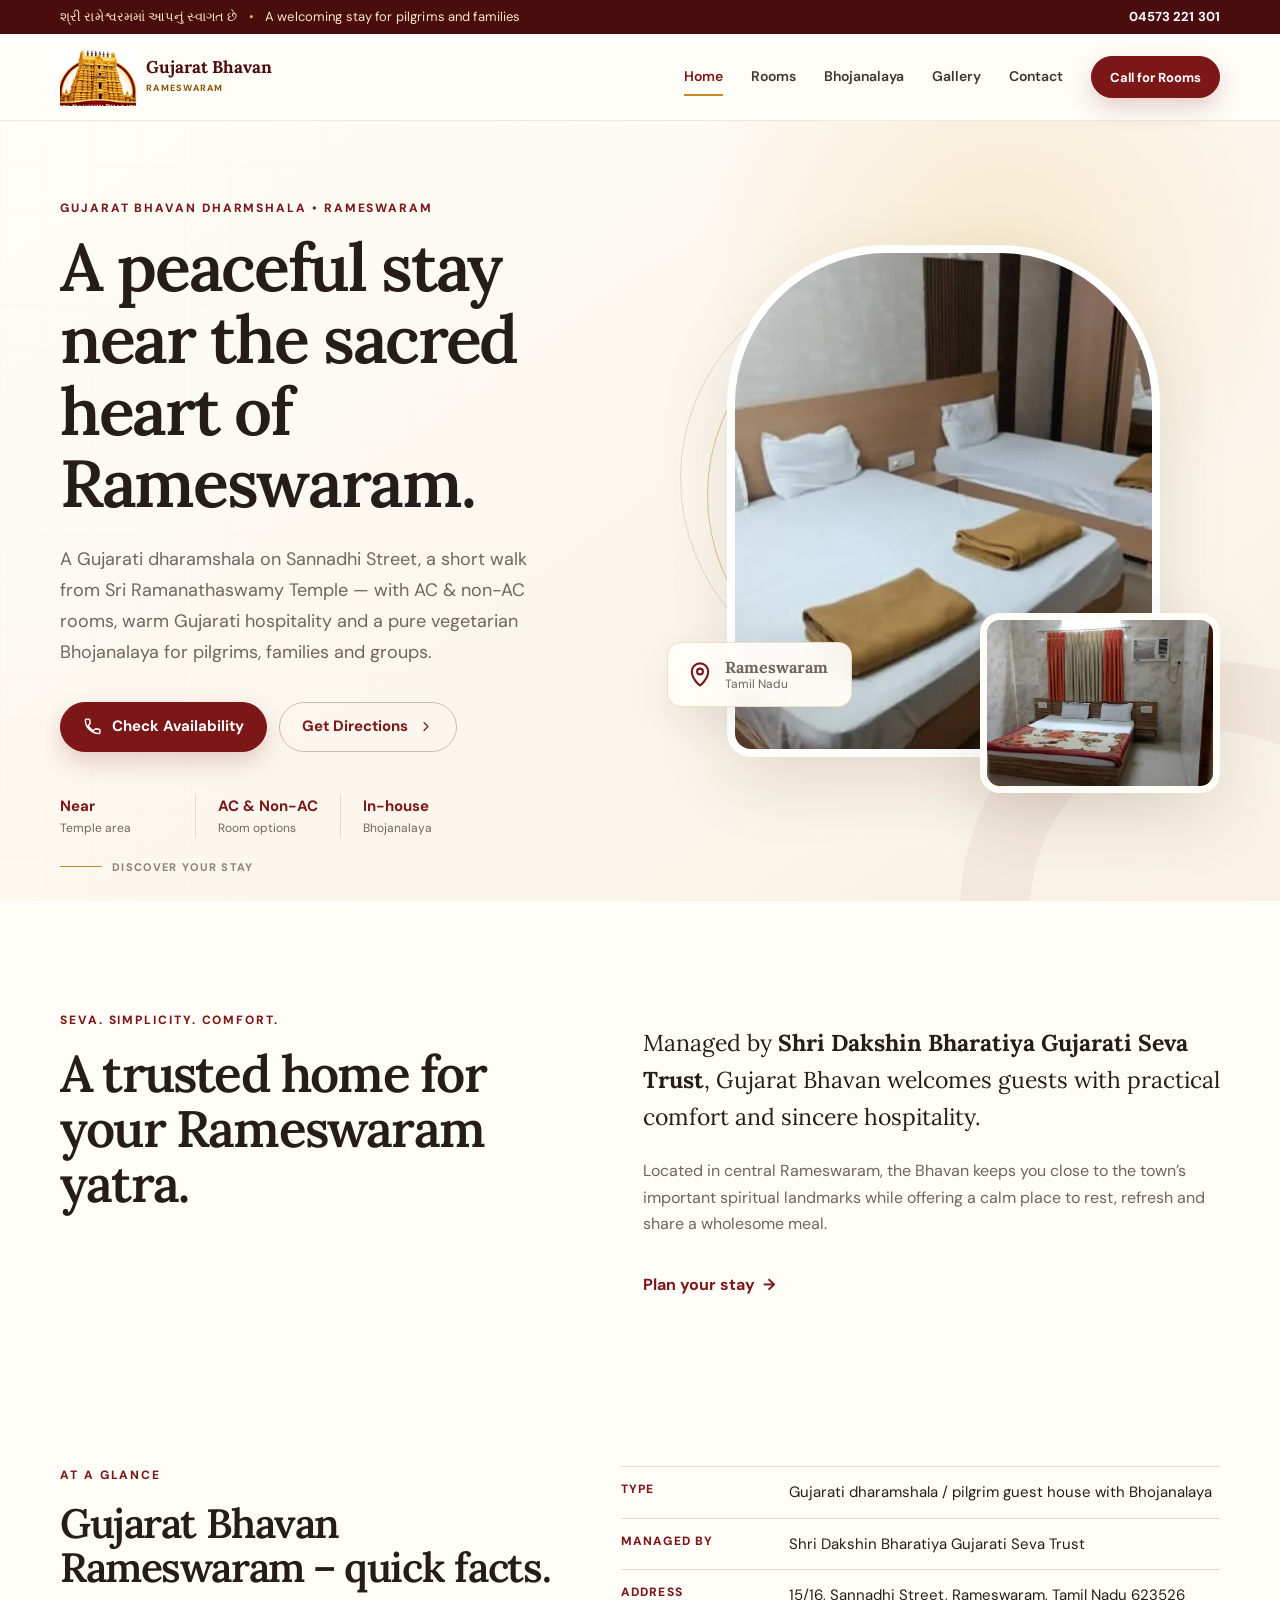
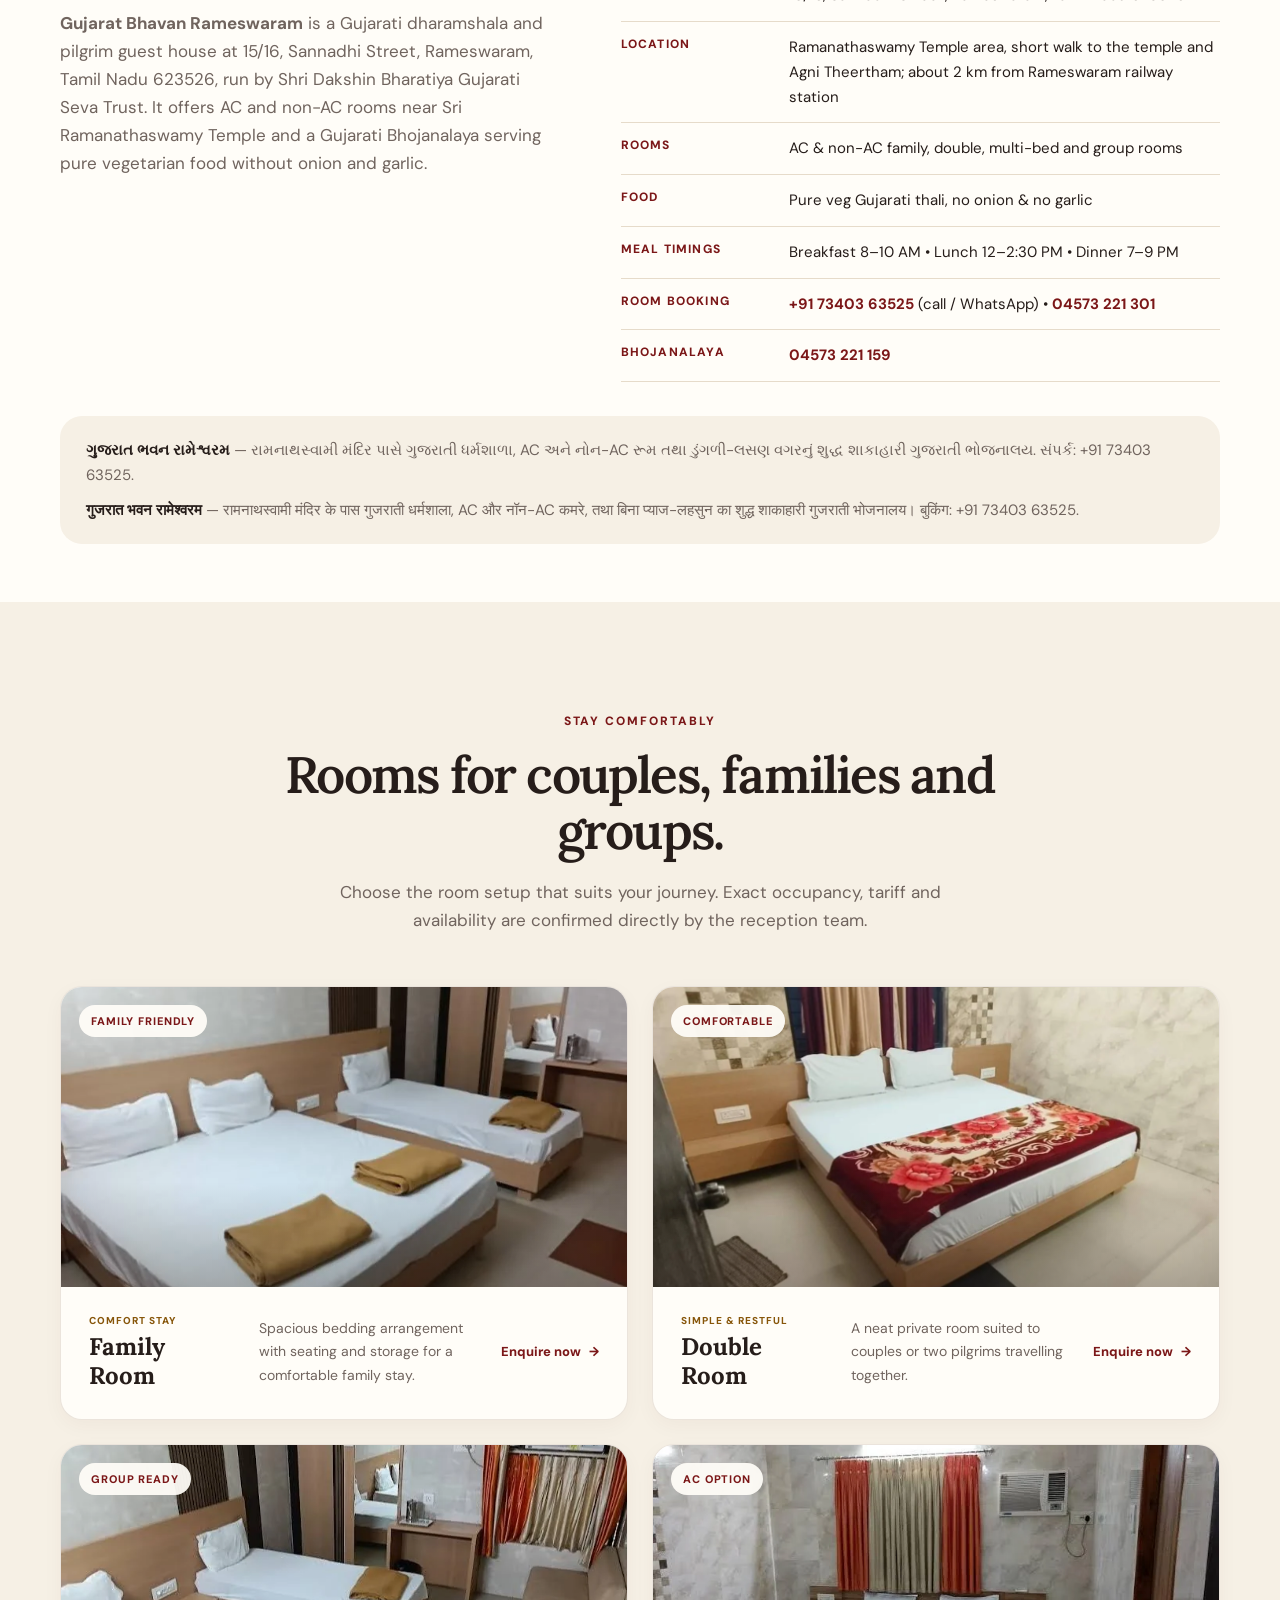
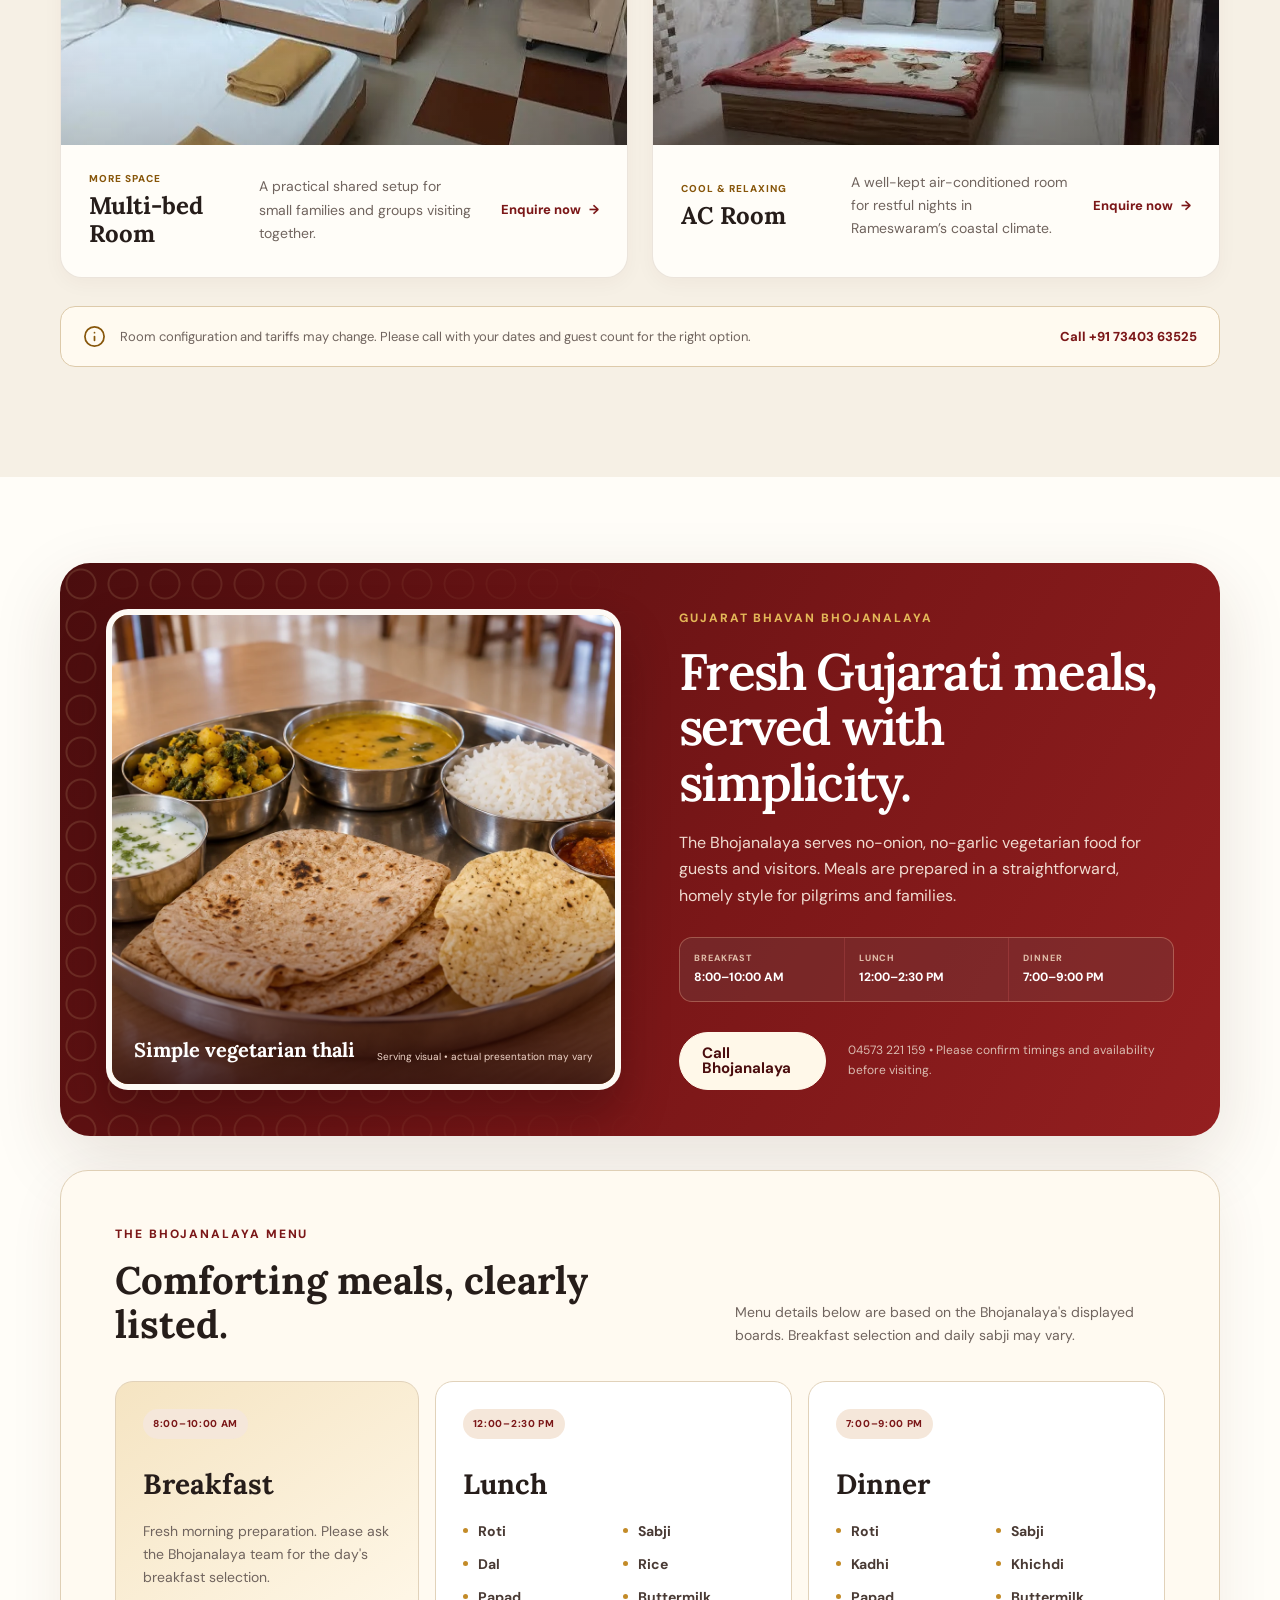
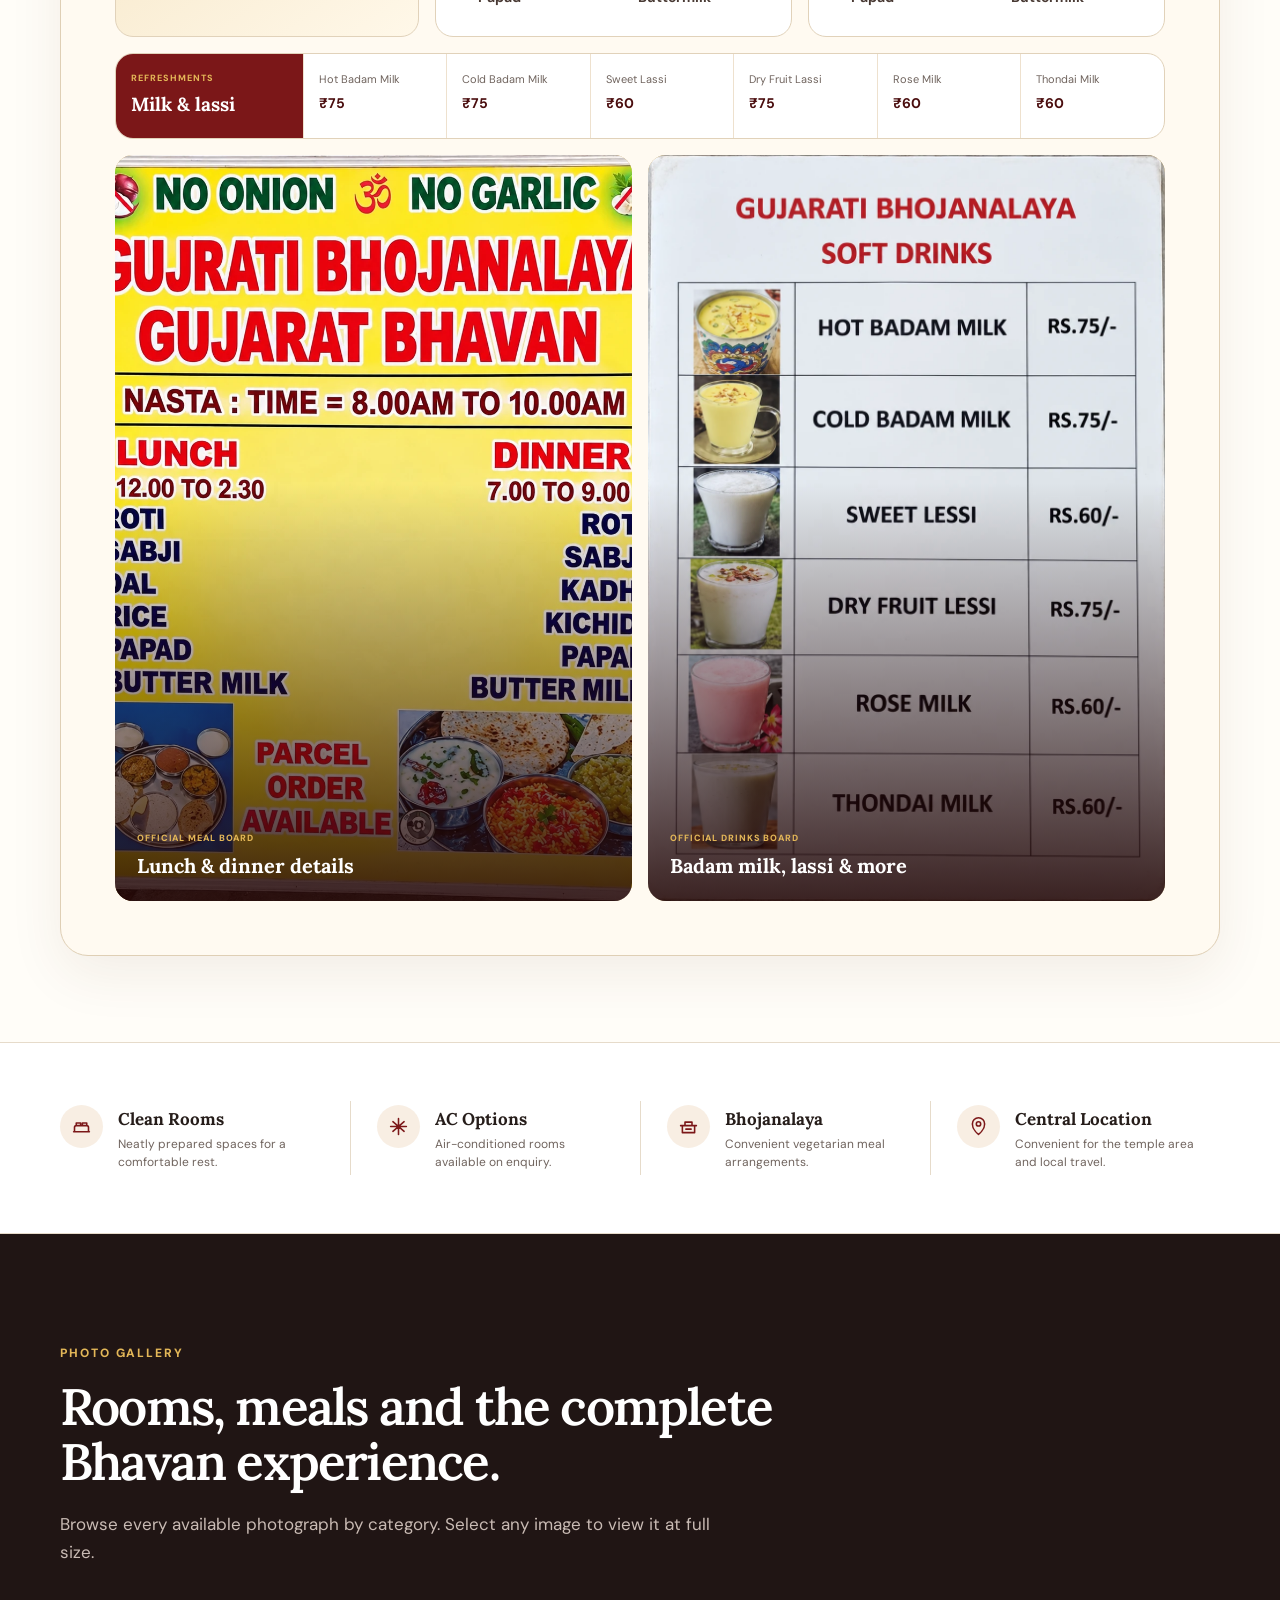
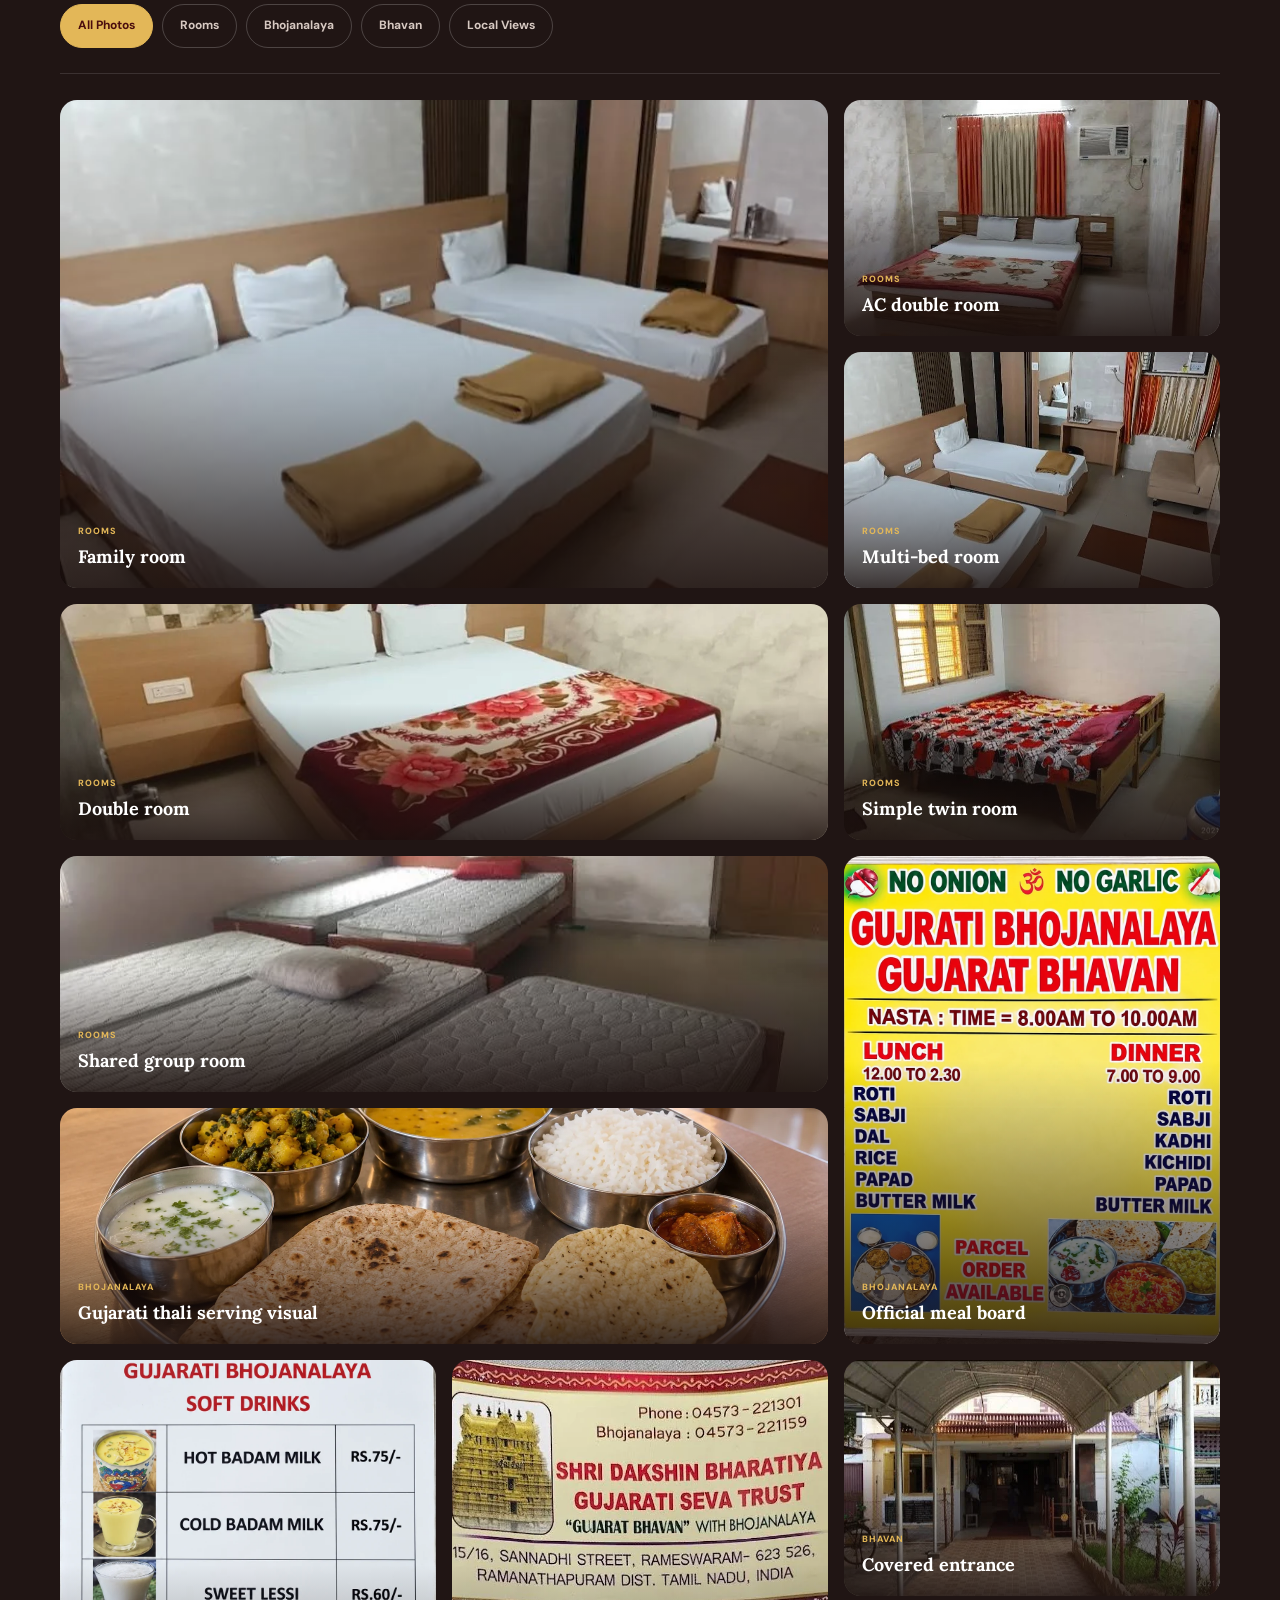
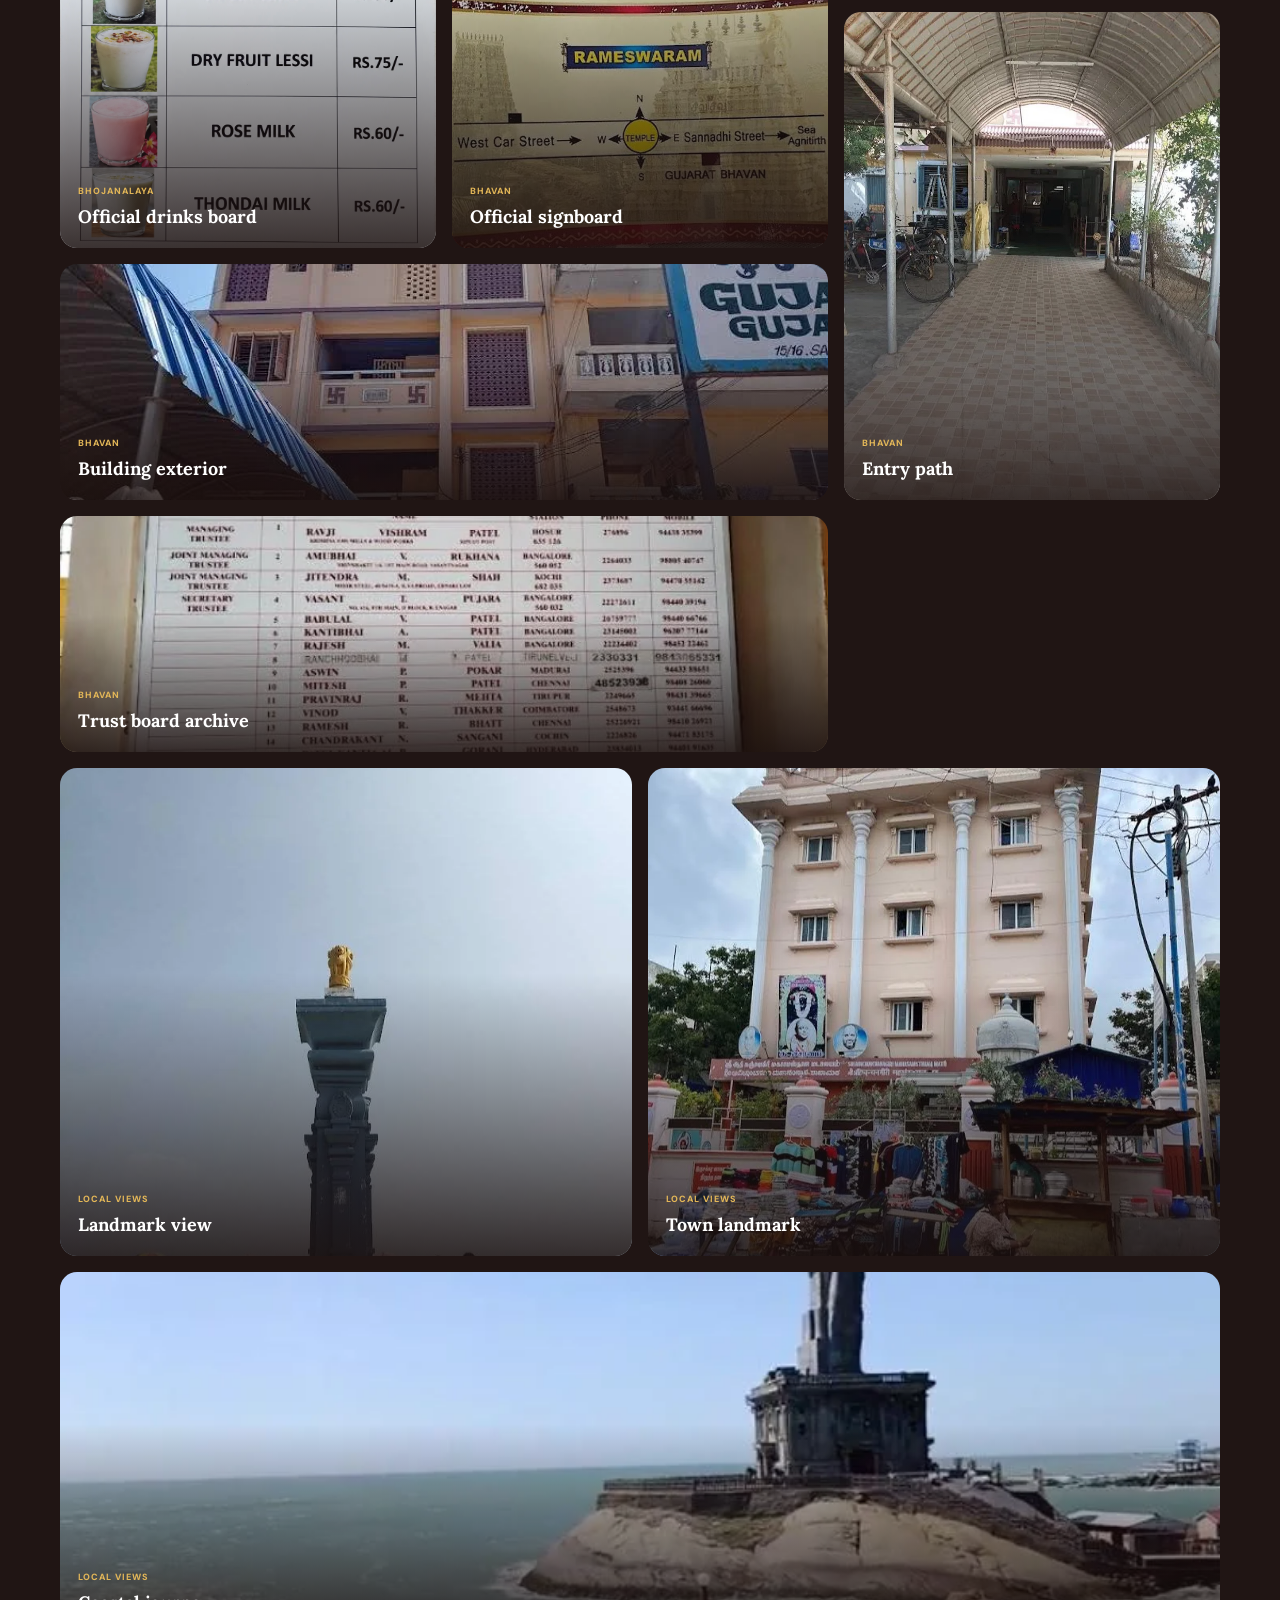
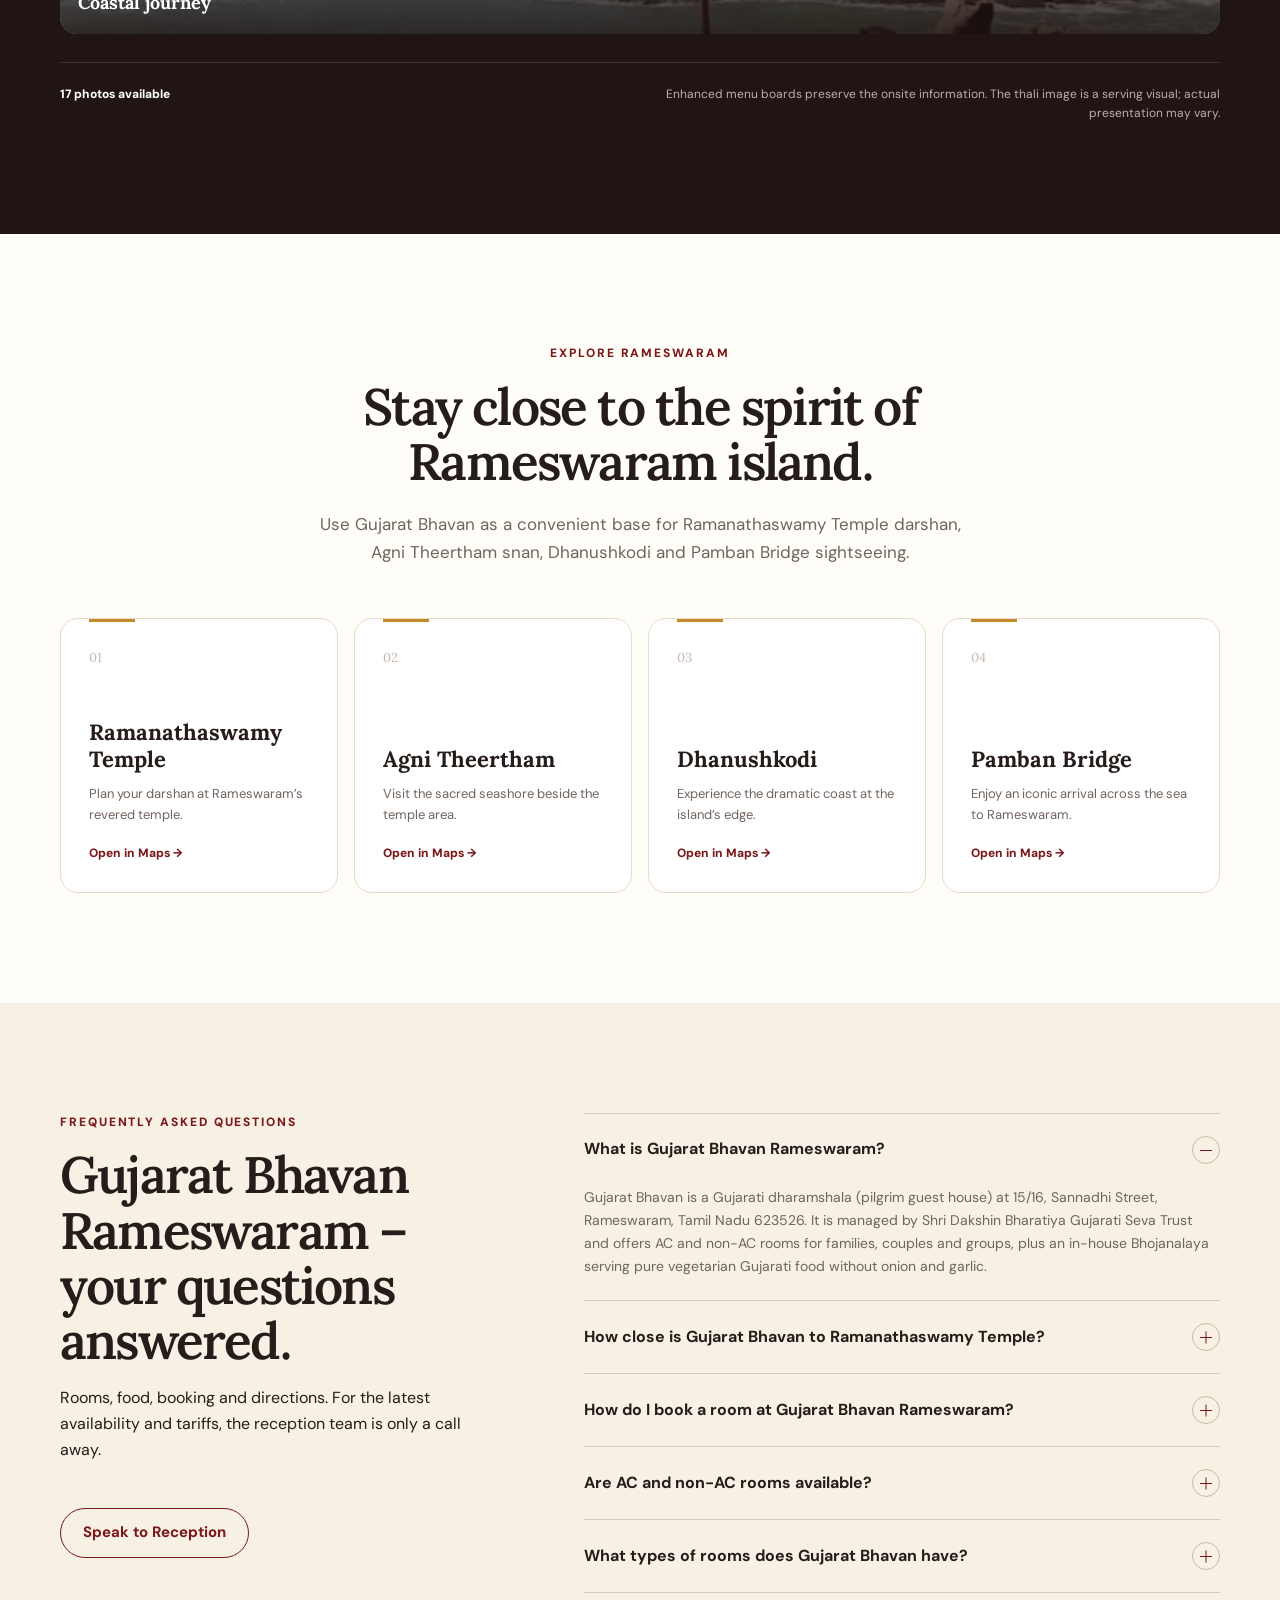
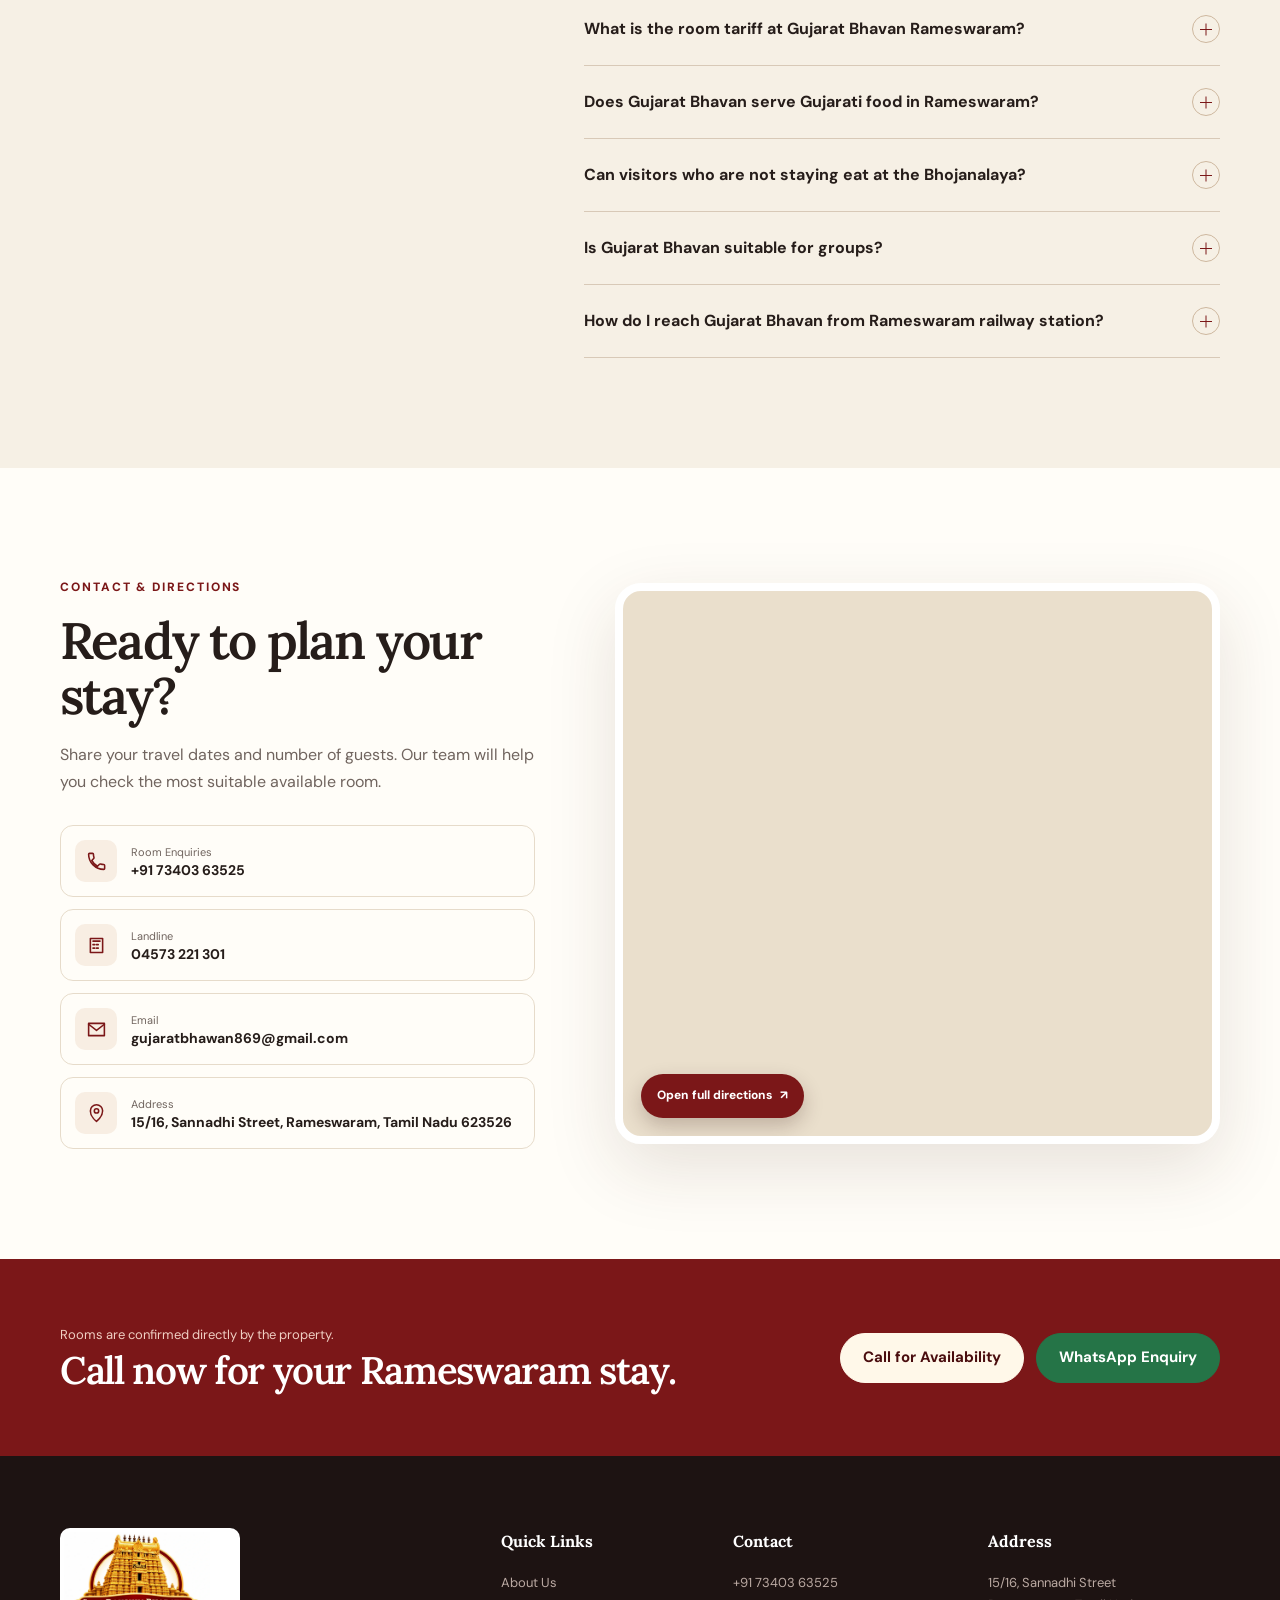
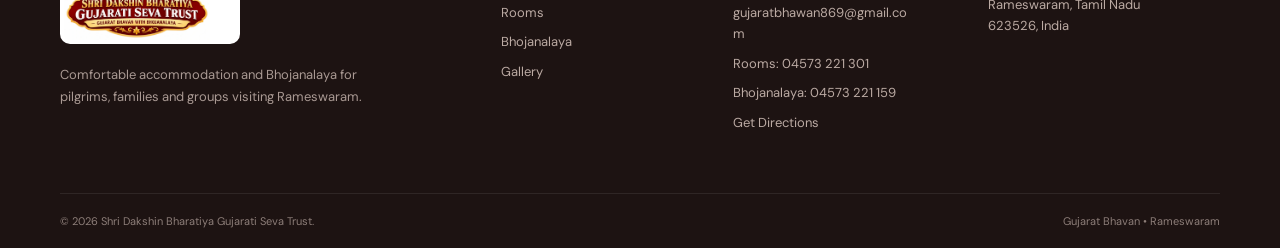
==== index.html @ 87b62350 "Strengthen SEO and AEO across the site - Canonical URLs, absolute Open Graph/Twitter tags and geo me" ====
<!doctype html>
<html lang="en-IN">
<head>
  <meta charset="utf-8">
  <meta name="viewport" content="width=device-width, initial-scale=1">
  <title>Gujarat Bhavan Rameswaram | Gujarati Dharamshala &amp; Bhojanalaya</title>
  <meta name="description" content="Gujarat Bhavan Dharmshala, Rameswaram – AC &amp; non-AC rooms near Ramanathaswamy Temple with a pure veg no-onion, no-garlic Gujarati Bhojanalaya. Call +91 73403 63525.">
  <meta name="keywords" content="Gujarat Bhavan Rameswaram, Gujarat Bhavan Rameshwaram, Gujarati dharamshala Rameswaram, Gujarat Bhavan dharmshala, dharamshala near Ramanathaswamy temple, rooms near Rameswaram temple, Gujarati bhojanalaya Rameswaram, Gujarati thali Rameswaram, no onion no garlic food Rameswaram, budget stay Rameswaram, Shri Dakshin Bharatiya Gujarati Seva Trust">
  <meta name="robots" content="index, follow, max-image-preview:large, max-snippet:-1, max-video-preview:-1">
  <meta name="author" content="Shri Dakshin Bharatiya Gujarati Seva Trust">
  <meta name="referrer" content="strict-origin-when-cross-origin">
  <meta name="theme-color" content="#7b1718">
  <meta name="geo.region" content="IN-TN">
  <meta name="geo.placename" content="Rameswaram, Tamil Nadu">
  <meta name="geo.position" content="9.28821;79.3197">
  <meta name="ICBM" content="9.28821, 79.3197">
  <link rel="canonical" href="https://www.gujaratbhavandharmshala.in/">
  <link rel="alternate" hreflang="en-IN" href="https://www.gujaratbhavandharmshala.in/">
  <link rel="alternate" hreflang="x-default" href="https://www.gujaratbhavandharmshala.in/">
  <meta property="og:type" content="website">
  <meta property="og:locale" content="en_IN">
  <meta property="og:site_name" content="Gujarat Bhavan Rameswaram">
  <meta property="og:url" content="https://www.gujaratbhavandharmshala.in/">
  <meta property="og:title" content="Gujarat Bhavan Rameswaram – Gujarati Dharamshala near Ramanathaswamy Temple">
  <meta property="og:description" content="Gujarat Bhavan Dharmshala, Rameswaram – AC &amp; non-AC rooms near Ramanathaswamy Temple with a pure veg no-onion, no-garlic Gujarati Bhojanalaya. Call +91 73403 63525.">
  <meta property="og:image" content="https://www.gujaratbhavandharmshala.in/assets/images/brand-social.jpg">
  <meta property="og:image:type" content="image/jpeg">
  <meta property="og:image:width" content="1536">
  <meta property="og:image:height" content="1024">
  <meta property="og:image:alt" content="Gujarat Bhavan Rameswaram by Shri Dakshin Bharatiya Gujarati Seva Trust">
  <meta name="twitter:card" content="summary_large_image">
  <meta name="twitter:title" content="Gujarat Bhavan Rameswaram – Gujarati Dharamshala near Ramanathaswamy Temple">
  <meta name="twitter:description" content="Gujarat Bhavan Dharmshala, Rameswaram – AC &amp; non-AC rooms near Ramanathaswamy Temple with a pure veg no-onion, no-garlic Gujarati Bhojanalaya. Call +91 73403 63525.">
  <meta name="twitter:image" content="https://www.gujaratbhavandharmshala.in/assets/images/brand-social.jpg">
  <meta name="twitter:image:alt" content="Gujarat Bhavan Rameswaram by Shri Dakshin Bharatiya Gujarati Seva Trust">
  <link rel="icon" href="/assets/images/favicon.png" type="image/png" sizes="256x256">
  <link rel="apple-touch-icon" href="/assets/images/favicon.png">
  <link rel="manifest" href="/site.webmanifest">
  <link rel="alternate" type="text/plain" title="LLM summary" href="/llms.txt">
  <link rel="preload" href="assets/images/room-family.webp" as="image" type="image/webp">
  <link rel="preconnect" href="https://fonts.googleapis.com">
  <link rel="preconnect" href="https://fonts.gstatic.com" crossorigin>
  <link href="https://fonts.googleapis.com/css2?family=DM+Sans:wght@400;500;600;700&family=Lora:wght@500;600;700&display=swap" rel="stylesheet">
  <link rel="stylesheet" href="styles.css">
  <script>document.documentElement.classList.add('js');</script>
  <script type="application/ld+json">
  {"@context":"https://schema.org","@graph":[{"@type":["NGO","Organization"],"@id":"https://www.gujaratbhavandharmshala.in/#trust","name":"Shri Dakshin Bharatiya Gujarati Seva Trust","alternateName":"Dakshin Bharatiya Gujarati Seva Trust","url":"https://www.gujaratbhavandharmshala.in/","logo":{"@type":"ImageObject","url":"https://www.gujaratbhavandharmshala.in/assets/images/brand-logo.webp","width":177,"height":131},"email":"gujaratbhawan869@gmail.com","telephone":"+91-73403-63525","address":{"@type":"PostalAddress","streetAddress":"15/16, Sannadhi Street","addressLocality":"Rameswaram","addressRegion":"Tamil Nadu","postalCode":"623526","addressCountry":"IN"},"sameAs":["https://maps.app.goo.gl/mpGKnk4Ngvu2DnGs6"]},{"@type":"WebSite","@id":"https://www.gujaratbhavandharmshala.in/#website","url":"https://www.gujaratbhavandharmshala.in/","name":"Gujarat Bhavan Rameswaram","alternateName":["Gujarat Bhavan Dharmshala","Gujarat Bhavan Rameshwaram"],"inLanguage":"en-IN","publisher":{"@id":"https://www.gujaratbhavandharmshala.in/#trust"}},{"@type":["LodgingBusiness","Hostel"],"@id":"https://www.gujaratbhavandharmshala.in/#lodging","name":"Gujarat Bhavan Rameswaram","alternateName":["Gujarat Bhavan Dharmshala Rameswaram","Gujarat Bhavan Dharamshala Rameshwaram","Gujarati Bhavan Rameswaram","Gujarat Bhawan Rameswaram","Gujarati Dharamshala Rameswaram","ગુજરાત ભવન રામેશ્વરમ","गुजरात भवन रामेश्वरम"],"description":"Gujarati dharamshala in Rameswaram with AC and non-AC family, double, multi-bed and group rooms and a pure vegetarian no-onion, no-garlic Gujarati Bhojanalaya, on Sannadhi Street near Sri Ramanathaswamy Temple. Managed by Shri Dakshin Bharatiya Gujarati Seva Trust.","url":"https://www.gujaratbhavandharmshala.in/","telephone":"+91-73403-63525","email":"gujaratbhawan869@gmail.com","logo":"https://www.gujaratbhavandharmshala.in/assets/images/brand-logo.webp","image":["https://www.gujaratbhavandharmshala.in/assets/images/room-family.webp","https://www.gujaratbhavandharmshala.in/assets/images/room-triple.webp","https://www.gujaratbhavandharmshala.in/assets/images/room-double.webp","https://www.gujaratbhavandharmshala.in/assets/images/food/bhavan-exterior.webp","https://www.gujaratbhavandharmshala.in/assets/images/food/official-signboard.webp"],"priceRange":"₹","currenciesAccepted":"INR","address":{"@type":"PostalAddress","streetAddress":"15/16, Sannadhi Street","addressLocality":"Rameswaram","addressRegion":"Tamil Nadu","postalCode":"623526","addressCountry":"IN"},"geo":{"@type":"GeoCoordinates","latitude":9.28821,"longitude":79.3197},"hasMap":"https://maps.app.goo.gl/mpGKnk4Ngvu2DnGs6","areaServed":{"@type":"City","name":"Rameswaram"},"contactPoint":[{"@type":"ContactPoint","telephone":"+91-73403-63525","contactType":"reservations","areaServed":"IN","availableLanguage":["English","Hindi","Gujarati"]},{"@type":"ContactPoint","telephone":"+91-4573-221301","contactType":"customer service","areaServed":"IN"},{"@type":"ContactPoint","telephone":"+91-4573-221159","contactType":"Bhojanalaya enquiries","areaServed":"IN"}],"amenityFeature":[{"@type":"LocationFeatureSpecification","name":"Air-conditioned rooms","value":true},{"@type":"LocationFeatureSpecification","name":"Non-air-conditioned rooms","value":true},{"@type":"LocationFeatureSpecification","name":"Family rooms","value":true},{"@type":"LocationFeatureSpecification","name":"Group / dormitory-style rooms","value":true},{"@type":"LocationFeatureSpecification","name":"Pure vegetarian Bhojanalaya (no onion, no garlic)","value":true},{"@type":"LocationFeatureSpecification","name":"Walking distance to Ramanathaswamy Temple","value":true}],"audience":{"@type":"Audience","audienceType":"Pilgrims, families and yatra groups"},"parentOrganization":{"@id":"https://www.gujaratbhavandharmshala.in/#trust"},"containsPlace":{"@id":"https://www.gujaratbhavandharmshala.in/bhojanalaya.html#bhojanalaya"},"keywords":"Gujarat Bhavan Rameswaram, Gujarati dharamshala Rameswaram, dharmshala near Rameswaram temple, Gujarati bhojanalaya Rameswaram, no onion no garlic food Rameswaram, budget rooms near Ramanathaswamy Temple"},{"@type":"Restaurant","@id":"https://www.gujaratbhavandharmshala.in/bhojanalaya.html#bhojanalaya","name":"Gujarat Bhavan Bhojanalaya","alternateName":["Gujarati Bhojanalaya Rameswaram","Gujarat Bhavan Restaurant Rameswaram"],"description":"Pure vegetarian Gujarati Bhojanalaya in Rameswaram serving no-onion, no-garlic breakfast, Gujarati thali lunch and dinner near Ramanathaswamy Temple.","url":"https://www.gujaratbhavandharmshala.in/bhojanalaya.html","telephone":"+91-4573-221159","image":["https://www.gujaratbhavandharmshala.in/assets/images/food/gujarati-thali-generated.webp","https://www.gujaratbhavandharmshala.in/assets/images/food/bhojanalaya-menu-enhanced.webp"],"servesCuisine":["Gujarati","Indian Vegetarian","No onion no garlic (Satvik)"],"priceRange":"₹","acceptsReservations":false,"address":{"@type":"PostalAddress","streetAddress":"15/16, Sannadhi Street","addressLocality":"Rameswaram","addressRegion":"Tamil Nadu","postalCode":"623526","addressCountry":"IN"},"geo":{"@type":"GeoCoordinates","latitude":9.28821,"longitude":79.3197},"hasMap":"https://maps.app.goo.gl/mpGKnk4Ngvu2DnGs6","openingHoursSpecification":[{"@type":"OpeningHoursSpecification","dayOfWeek":["Monday","Tuesday","Wednesday","Thursday","Friday","Saturday","Sunday"],"opens":"08:00","closes":"10:00","name":"Breakfast"},{"@type":"OpeningHoursSpecification","dayOfWeek":["Monday","Tuesday","Wednesday","Thursday","Friday","Saturday","Sunday"],"opens":"12:00","closes":"14:30","name":"Lunch"},{"@type":"OpeningHoursSpecification","dayOfWeek":["Monday","Tuesday","Wednesday","Thursday","Friday","Saturday","Sunday"],"opens":"19:00","closes":"21:00","name":"Dinner"}],"hasMenu":{"@type":"Menu","name":"Gujarat Bhavan Bhojanalaya Menu","hasMenuSection":[{"@type":"MenuSection","name":"Lunch (12:00–2:30 PM)","hasMenuItem":[{"@type":"MenuItem","name":"Roti","suitableForDiet":"https://schema.org/VegetarianDiet"},{"@type":"MenuItem","name":"Sabji","suitableForDiet":"https://schema.org/VegetarianDiet"},{"@type":"MenuItem","name":"Dal","suitableForDiet":"https://schema.org/VegetarianDiet"},{"@type":"MenuItem","name":"Rice","suitableForDiet":"https://schema.org/VegetarianDiet"},{"@type":"MenuItem","name":"Papad","suitableForDiet":"https://schema.org/VegetarianDiet"},{"@type":"MenuItem","name":"Buttermilk","suitableForDiet":"https://schema.org/VegetarianDiet"}]},{"@type":"MenuSection","name":"Dinner (7:00–9:00 PM)","hasMenuItem":[{"@type":"MenuItem","name":"Roti","suitableForDiet":"https://schema.org/VegetarianDiet"},{"@type":"MenuItem","name":"Sabji","suitableForDiet":"https://schema.org/VegetarianDiet"},{"@type":"MenuItem","name":"Kadhi","suitableForDiet":"https://schema.org/VegetarianDiet"},{"@type":"MenuItem","name":"Khichdi","suitableForDiet":"https://schema.org/VegetarianDiet"},{"@type":"MenuItem","name":"Papad","suitableForDiet":"https://schema.org/VegetarianDiet"},{"@type":"MenuItem","name":"Buttermilk","suitableForDiet":"https://schema.org/VegetarianDiet"}]},{"@type":"MenuSection","name":"Milk & Lassi","hasMenuItem":[{"@type":"MenuItem","name":"Hot Badam Milk","offers":{"@type":"Offer","price":75,"priceCurrency":"INR"}},{"@type":"MenuItem","name":"Cold Badam Milk","offers":{"@type":"Offer","price":75,"priceCurrency":"INR"}},{"@type":"MenuItem","name":"Sweet Lassi","offers":{"@type":"Offer","price":60,"priceCurrency":"INR"}},{"@type":"MenuItem","name":"Dry Fruit Lassi","offers":{"@type":"Offer","price":75,"priceCurrency":"INR"}},{"@type":"MenuItem","name":"Rose Milk","offers":{"@type":"Offer","price":60,"priceCurrency":"INR"}},{"@type":"MenuItem","name":"Thondai Milk","offers":{"@type":"Offer","price":60,"priceCurrency":"INR"}}]}]},"parentOrganization":{"@id":"https://www.gujaratbhavandharmshala.in/#trust"},"containedInPlace":{"@id":"https://www.gujaratbhavandharmshala.in/#lodging"}},{"@type":"WebPage","@id":"https://www.gujaratbhavandharmshala.in/#webpage","url":"https://www.gujaratbhavandharmshala.in/","name":"Gujarat Bhavan Rameswaram | Gujarati Dharamshala & Bhojanalaya","description":"Gujarat Bhavan Dharmshala, Rameswaram – AC & non-AC rooms near Ramanathaswamy Temple with a pure veg no-onion, no-garlic Gujarati Bhojanalaya. Call +91 73403 63525.","inLanguage":"en-IN","isPartOf":{"@id":"https://www.gujaratbhavandharmshala.in/#website"},"about":{"@id":"https://www.gujaratbhavandharmshala.in/#lodging"},"primaryImageOfPage":{"@type":"ImageObject","url":"https://www.gujaratbhavandharmshala.in/assets/images/room-family.webp"},"breadcrumb":{"@id":"https://www.gujaratbhavandharmshala.in/#breadcrumb"},"dateModified":"2026-10-23"},{"@type":"BreadcrumbList","@id":"https://www.gujaratbhavandharmshala.in/#breadcrumb","itemListElement":[{"@type":"ListItem","position":1,"name":"Home","item":"https://www.gujaratbhavandharmshala.in/"}]},{"@type":"FAQPage","@id":"https://www.gujaratbhavandharmshala.in/#faq","mainEntity":[{"@type":"Question","name":"What is Gujarat Bhavan Rameswaram?","acceptedAnswer":{"@type":"Answer","text":"Gujarat Bhavan is a Gujarati dharamshala (pilgrim guest house) at 15/16, Sannadhi Street, Rameswaram, Tamil Nadu 623526. It is managed by Shri Dakshin Bharatiya Gujarati Seva Trust and offers AC and non-AC rooms for families, couples and groups, plus an in-house Bhojanalaya serving pure vegetarian Gujarati food without onion and garlic."}},{"@type":"Question","name":"How close is Gujarat Bhavan to Ramanathaswamy Temple?","acceptedAnswer":{"@type":"Answer","text":"Gujarat Bhavan is on Sannadhi Street in the temple area of Rameswaram, a short walk from Sri Ramanathaswamy Temple and Agni Theertham. It is a convenient base for darshan, the 22 theertham snan and local sightseeing."}},{"@type":"Question","name":"How do I book a room at Gujarat Bhavan Rameswaram?","acceptedAnswer":{"@type":"Answer","text":"Call +91 73403 63525 or the landline 04573 221 301, or send a WhatsApp message to +91 73403 63525 with your arrival date, number of nights and guest count. The reception team confirms the suitable available room directly."}},{"@type":"Question","name":"Are AC and non-AC rooms available?","acceptedAnswer":{"@type":"Answer","text":"Yes. Both AC and non-AC rooms may be available. Please mention your preference when you enquire, as availability varies by date."}},{"@type":"Question","name":"What types of rooms does Gujarat Bhavan have?","acceptedAnswer":{"@type":"Answer","text":"Gujarat Bhavan has family rooms, double rooms, multi-bed rooms and shared group rooms, with AC options. It suits couples, families and pilgrim groups (yatra groups) visiting Rameswaram."}},{"@type":"Question","name":"What is the room tariff at Gujarat Bhavan Rameswaram?","acceptedAnswer":{"@type":"Answer","text":"Room tariffs depend on the room type, AC or non-AC choice and the season. Please call +91 73403 63525 for the current tariff and availability for your dates."}},{"@type":"Question","name":"Does Gujarat Bhavan serve Gujarati food in Rameswaram?","acceptedAnswer":{"@type":"Answer","text":"Yes. The Gujarat Bhavan Bhojanalaya serves pure vegetarian Gujarati meals without onion and garlic. Breakfast is 8:00–10:00 AM, lunch (roti, sabji, dal, rice, papad, buttermilk) is 12:00–2:30 PM and dinner (roti, sabji, kadhi, khichdi, papad, buttermilk) is 7:00–9:00 PM. Call the Bhojanalaya on 04573 221 159 to confirm."}},{"@type":"Question","name":"Can visitors who are not staying eat at the Bhojanalaya?","acceptedAnswer":{"@type":"Answer","text":"Yes. The Bhojanalaya serves both staying guests and visitors. Please call 04573 221 159 to confirm the day's timings before visiting."}},{"@type":"Question","name":"Is Gujarat Bhavan suitable for groups?","acceptedAnswer":{"@type":"Answer","text":"Yes. Families and pilgrim groups are welcome. Share the total number of guests so the team can suggest a suitable room arrangement."}},{"@type":"Question","name":"How do I reach Gujarat Bhavan from Rameswaram railway station?","acceptedAnswer":{"@type":"Answer","text":"Gujarat Bhavan is about 2 km from Rameswaram railway station and the town bus stand. Autos are easily available; ask for Gujarat Bhavan, Sannadhi Street, near the Ramanathaswamy Temple. The nearest airport is Madurai."}}]}]}
  </script>
</head>
<body>
  <a class="skip-link" href="#main-content">Skip to main content</a>

  <div class="topbar">
    <div class="container topbar__inner">
      <p>શ્રી રામેશ્વરમમાં આપનું સ્વાગત છે <span>•</span> A welcoming stay for pilgrims and families</p>
      <a href="tel:+914573221301" aria-label="Call Gujarat Bhavan landline">04573 221 301</a>
    </div>
  </div>

  <header class="site-header" id="site-header">
    <div class="container header__inner">
      <a class="brand" href="/" aria-label="Gujarat Bhavan home">
        <span class="brand__mark"><img src="assets/images/brand-mark-220.webp" alt="" width="220" height="166"></span>
        <span class="brand__copy"><strong>Gujarat Bhavan</strong><small>Rameswaram</small></span>
      </a>

      <button class="nav-toggle" type="button" aria-expanded="false" aria-controls="primary-navigation" aria-label="Open navigation">
        <span></span><span></span><span></span>
      </button>

      <nav class="primary-nav" id="primary-navigation" aria-label="Primary navigation">
        <a href="/" aria-current="page">Home</a>
        <a href="rooms.html">Rooms</a>
        <a href="bhojanalaya.html">Bhojanalaya</a>
        <a href="gallery.html">Gallery</a>
        <a href="contact.html">Contact</a>
        <a class="button button--small" href="tel:+917340363525">Call for Rooms</a>
      </nav>
    </div>
  </header>

  <main id="main-content">
    <section class="hero" id="home">
      <div class="hero__glow" aria-hidden="true"></div>
      <div class="container hero__grid">
        <div class="hero__content reveal">
          <h1><span class="eyebrow h1-kicker">Gujarat Bhavan Dharmshala • Rameswaram</span>A peaceful stay near the sacred heart of Rameswaram.</h1>
          <p class="hero__lead">A Gujarati dharamshala on Sannadhi Street, a short walk from Sri Ramanathaswamy Temple — with AC &amp; non-AC rooms, warm Gujarati hospitality and a pure vegetarian Bhojanalaya for pilgrims, families and groups.</p>

          <div class="hero__actions">
            <a class="button" href="tel:+917340363525">
              <svg aria-hidden="true" viewBox="0 0 24 24"><path d="M6.6 10.8c1.7 3.3 3.3 4.9 6.6 6.6l2.2-2.2c.3-.3.7-.4 1.1-.3 1.2.4 2.5.6 3.8.6.6 0 1 .4 1 1V20c0 .6-.4 1-1 1C10.8 21 3 13.2 3 3.7c0-.6.4-1 1-1h3.5c.6 0 1 .4 1 1 0 1.3.2 2.6.6 3.8.1.4 0 .8-.3 1.1l-2.2 2.2Z"/></svg>
              Check Availability
            </a>
            <a class="button button--ghost" href="https://maps.app.goo.gl/mpGKnk4Ngvu2DnGs6" target="_blank" rel="noopener">
              Get Directions
              <svg aria-hidden="true" viewBox="0 0 24 24"><path d="m9 18 6-6-6-6"/></svg>
            </a>
          </div>

          <div class="hero__facts" aria-label="Property highlights">
            <div><strong>Near</strong><span>Temple area</span></div>
            <div><strong>AC & Non-AC</strong><span>Room options</span></div>
            <div><strong>In-house</strong><span>Bhojanalaya</span></div>
          </div>
        </div>

        <div class="hero__visual reveal reveal--delay">
          <figure class="hero__photo hero__photo--main">
            <img src="assets/images/room-family.webp" alt="Neatly prepared family room at Gujarat Bhavan" width="719" height="536" fetchpriority="high">
          </figure>
          <figure class="hero__photo hero__photo--accent">
            <img src="assets/images/room-deluxe.webp" alt="Air-conditioned double room at Gujarat Bhavan" width="720" height="403">
          </figure>
          <div class="hero__badge">
            <svg aria-hidden="true" viewBox="0 0 24 24"><path d="M12 21s7-5.2 7-12a7 7 0 1 0-14 0c0 6.8 7 12 7 12Z"/><circle cx="12" cy="9" r="2.5"/></svg>
            <span><strong>Rameswaram</strong> Tamil Nadu</span>
          </div>
        </div>
      </div>
      <div class="hero__scroll" aria-hidden="true"><span></span>Discover your stay</div>
    </section>

    <section class="intro section" id="about">
      <div class="container intro__grid">
        <div class="section-heading reveal">
          <p class="eyebrow">Seva. Simplicity. Comfort.</p>
          <h2>A trusted home for your Rameswaram yatra.</h2>
        </div>
        <div class="intro__copy reveal reveal--delay">
          <p class="intro__lead">Managed by <strong>Shri Dakshin Bharatiya Gujarati Seva Trust</strong>, Gujarat Bhavan welcomes guests with practical comfort and sincere hospitality.</p>
          <p>Located in central Rameswaram, the Bhavan keeps you close to the town’s important spiritual landmarks while offering a calm place to rest, refresh and share a wholesome meal.</p>
          <a class="text-link" href="contact.html">Plan your stay <span aria-hidden="true">→</span></a>
        </div>
      </div>
    </section>


    <section class="facts section section--compact" id="at-a-glance" aria-labelledby="facts-title">
      <div class="container facts__grid">
        <div class="section-heading reveal">
          <p class="eyebrow">At a glance</p>
          <h2 id="facts-title">Gujarat Bhavan Rameswaram – quick facts.</h2>
          <p><strong>Gujarat Bhavan Rameswaram</strong> is a Gujarati dharamshala and pilgrim guest house at 15/16, Sannadhi Street, Rameswaram, Tamil Nadu 623526, run by Shri Dakshin Bharatiya Gujarati Seva Trust. It offers AC and non-AC rooms near Sri Ramanathaswamy Temple and a Gujarati Bhojanalaya serving pure vegetarian food without onion and garlic.</p>
        </div>
        <dl class="facts__list reveal reveal--delay">
          <div><dt>Type</dt><dd>Gujarati dharamshala / pilgrim guest house with Bhojanalaya</dd></div>
          <div><dt>Managed by</dt><dd>Shri Dakshin Bharatiya Gujarati Seva Trust</dd></div>
          <div><dt>Address</dt><dd>15/16, Sannadhi Street, Rameswaram, Tamil Nadu 623526</dd></div>
          <div><dt>Location</dt><dd>Ramanathaswamy Temple area, short walk to the temple and Agni Theertham; about 2 km from Rameswaram railway station</dd></div>
          <div><dt>Rooms</dt><dd>AC &amp; non-AC family, double, multi-bed and group rooms</dd></div>
          <div><dt>Food</dt><dd>Pure veg Gujarati thali, no onion &amp; no garlic</dd></div>
          <div><dt>Meal timings</dt><dd>Breakfast 8–10 AM • Lunch 12–2:30 PM • Dinner 7–9 PM</dd></div>
          <div><dt>Room booking</dt><dd><a href="tel:+917340363525">+91 73403 63525</a> (call / WhatsApp) • <a href="tel:+914573221301">04573 221 301</a></dd></div>
          <div><dt>Bhojanalaya</dt><dd><a href="tel:+914573221159">04573 221 159</a></dd></div>
        </dl>
      </div>
      <div class="container facts__languages reveal" lang="gu">
        <p><strong lang="gu">ગુજરાત ભવન રામેશ્વરમ</strong> — રામનાથસ્વામી મંદિર પાસે ગુજરાતી ધર્મશાળા, AC અને નોન-AC રૂમ તથા ડુંગળી-લસણ વગરનું શુદ્ધ શાકાહારી ગુજરાતી ભોજનાલય. સંપર્ક: +91 73403 63525.</p>
        <p lang="hi"><strong>गुजरात भवन रामेश्वरम</strong> — रामनाथस्वामी मंदिर के पास गुजराती धर्मशाला, AC और नॉन-AC कमरे, तथा बिना प्याज-लहसुन का शुद्ध शाकाहारी गुजराती भोजनालय। बुकिंग: +91 73403 63525.</p>
      </div>
    </section>

    <section class="rooms section section--warm" id="rooms">
      <div class="container">
        <div class="section-heading section-heading--center reveal">
          <p class="eyebrow">Stay Comfortably</p>
          <h2>Rooms for couples, families and groups.</h2>
          <p>Choose the room setup that suits your journey. Exact occupancy, tariff and availability are confirmed directly by the reception team.</p>
        </div>

        <div class="room-grid">
          <article class="room-card room-card--wide reveal">
            <div class="room-card__image">
              <img src="assets/images/room-family.webp" alt="Family room with double and single beds" width="719" height="536" loading="lazy">
              <span class="room-card__tag">Family Friendly</span>
            </div>
            <div class="room-card__body">
              <div>
                <p class="room-card__type">Comfort Stay</p>
                <h3>Family Room</h3>
              </div>
              <p>Spacious bedding arrangement with seating and storage for a comfortable family stay.</p>
              <a href="tel:+917340363525" aria-label="Call to enquire about family rooms">Enquire now <span>→</span></a>
            </div>
          </article>

          <article class="room-card reveal reveal--delay">
            <div class="room-card__image">
              <img src="assets/images/room-double.webp" alt="Double room with clean bedding" width="1142" height="720" loading="lazy">
              <span class="room-card__tag">Comfortable</span>
            </div>
            <div class="room-card__body">
              <div>
                <p class="room-card__type">Simple & Restful</p>
                <h3>Double Room</h3>
              </div>
              <p>A neat private room suited to couples or two pilgrims travelling together.</p>
              <a href="tel:+917340363525" aria-label="Call to enquire about double rooms">Enquire now <span>→</span></a>
            </div>
          </article>

          <article class="room-card reveal">
            <div class="room-card__image">
              <img src="assets/images/room-triple.webp" alt="Three-bed air-conditioned room" width="720" height="525" loading="lazy">
              <span class="room-card__tag">Group Ready</span>
            </div>
            <div class="room-card__body">
              <div>
                <p class="room-card__type">More Space</p>
                <h3>Multi-bed Room</h3>
              </div>
              <p>A practical shared setup for small families and groups visiting together.</p>
              <a href="tel:+917340363525" aria-label="Call to enquire about multi-bed rooms">Enquire now <span>→</span></a>
            </div>
          </article>

          <article class="room-card room-card--wide reveal reveal--delay">
            <div class="room-card__image">
              <img src="assets/images/room-deluxe.webp" alt="Air-conditioned double room" width="720" height="403" loading="lazy">
              <span class="room-card__tag">AC Option</span>
            </div>
            <div class="room-card__body">
              <div>
                <p class="room-card__type">Cool & Relaxing</p>
                <h3>AC Room</h3>
              </div>
              <p>A well-kept air-conditioned room for restful nights in Rameswaram’s coastal climate.</p>
              <a href="tel:+917340363525" aria-label="Call to enquire about air-conditioned rooms">Enquire now <span>→</span></a>
            </div>
          </article>
        </div>

        <div class="rooms__note reveal">
          <svg aria-hidden="true" viewBox="0 0 24 24"><path d="M12 22a10 10 0 1 0 0-20 10 10 0 0 0 0 20Z"/><path d="M12 16v-4M12 8h.01"/></svg>
          <p>Room configuration and tariffs may change. Please call with your dates and guest count for the right option.</p>
          <a href="tel:+917340363525">Call +91 73403 63525</a>
        </div>
      </div>
    </section>

    <section class="bhojanalaya section" id="bhojanalaya">
      <div class="container">
        <div class="bhojanalaya__card reveal">
          <div class="bhojanalaya__pattern" aria-hidden="true"></div>
          <figure class="bhojanalaya__hero-photo">
            <img src="assets/images/food/gujarati-thali-generated.webp" alt="Gujarati vegetarian thali with roti, sabji, dal, rice, papad and buttermilk" width="1536" height="1024" loading="lazy">
            <figcaption><strong>Simple vegetarian thali</strong><span>Serving visual • actual presentation may vary</span></figcaption>
          </figure>
          <div class="bhojanalaya__content">
            <p class="eyebrow">Gujarat Bhavan Bhojanalaya</p>
            <h2>Fresh Gujarati meals, served with simplicity.</h2>
            <p>The Bhojanalaya serves no-onion, no-garlic vegetarian food for guests and visitors. Meals are prepared in a straightforward, homely style for pilgrims and families.</p>
            <div class="meal-schedule" aria-label="Displayed Bhojanalaya meal timings">
              <div><small>Breakfast</small><strong>8:00–10:00 AM</strong></div>
              <div><small>Lunch</small><strong>12:00–2:30 PM</strong></div>
              <div><small>Dinner</small><strong>7:00–9:00 PM</strong></div>
            </div>
            <div class="bhojanalaya__actions">
              <a class="button button--cream" href="tel:+914573221159">Call Bhojanalaya</a>
              <span>04573 221 159 • Please confirm timings and availability before visiting.</span>
            </div>
          </div>
        </div>

        <div class="food-menu reveal">
          <div class="food-menu__heading">
            <div><p class="eyebrow">The Bhojanalaya Menu</p><h3>Comforting meals, clearly listed.</h3></div>
            <p>Menu details below are based on the Bhojanalaya's displayed boards. Breakfast selection and daily sabji may vary.</p>
          </div>
          <div class="food-menu__grid">
            <article class="food-menu__card food-menu__card--breakfast">
              <span class="food-menu__time">8:00–10:00 AM</span>
              <h4>Breakfast</h4>
              <p>Fresh morning preparation. Please ask the Bhojanalaya team for the day's breakfast selection.</p>
            </article>
            <article class="food-menu__card">
              <span class="food-menu__time">12:00–2:30 PM</span>
              <h4>Lunch</h4>
              <ul><li>Roti</li><li>Sabji</li><li>Dal</li><li>Rice</li><li>Papad</li><li>Buttermilk</li></ul>
            </article>
            <article class="food-menu__card">
              <span class="food-menu__time">7:00–9:00 PM</span>
              <h4>Dinner</h4>
              <ul><li>Roti</li><li>Sabji</li><li>Kadhi</li><li>Khichdi</li><li>Papad</li><li>Buttermilk</li></ul>
            </article>
          </div>
          <div class="drinks-menu">
            <div class="drinks-menu__intro"><span>Refreshments</span><strong>Milk &amp; lassi</strong></div>
            <div><span>Hot Badam Milk</span><strong>₹75</strong></div>
            <div><span>Cold Badam Milk</span><strong>₹75</strong></div>
            <div><span>Sweet Lassi</span><strong>₹60</strong></div>
            <div><span>Dry Fruit Lassi</span><strong>₹75</strong></div>
            <div><span>Rose Milk</span><strong>₹60</strong></div>
            <div><span>Thondai Milk</span><strong>₹60</strong></div>
          </div>
          <div class="menu-boards">
            <button class="menu-board reveal" type="button" data-lightbox="assets/images/food/bhojanalaya-menu-enhanced.webp" aria-label="Open enhanced Bhojanalaya meal board">
              <img src="assets/images/food/bhojanalaya-menu-enhanced.webp" alt="Enhanced official Bhojanalaya meal board listing timings and meal items" width="1132" height="1389" loading="lazy">
              <span><small>Official meal board</small><strong>Lunch &amp; dinner details</strong></span>
            </button>
            <button class="menu-board reveal reveal--delay" type="button" data-lightbox="assets/images/food/bhojanalaya-drinks-enhanced.webp" aria-label="Open enhanced Bhojanalaya drinks board">
              <img src="assets/images/food/bhojanalaya-drinks-enhanced.webp" alt="Enhanced official Bhojanalaya drinks menu with prices" width="1044" height="1506" loading="lazy">
              <span><small>Official drinks board</small><strong>Badam milk, lassi &amp; more</strong></span>
            </button>
          </div>
        </div>
      </div>
    </section>

    <section class="amenities section section--compact">
      <div class="container">
        <div class="amenities__grid reveal">
          <article>
            <span class="amenity-icon"><svg aria-hidden="true" viewBox="0 0 24 24"><path d="M4 18v-5a2 2 0 0 1 2-2h12a2 2 0 0 1 2 2v5M3 18h18M6 11V8h5v3M13 11V8h5v3"/></svg></span>
            <div><h3>Clean Rooms</h3><p>Neatly prepared spaces for a comfortable rest.</p></div>
          </article>
          <article>
            <span class="amenity-icon"><svg aria-hidden="true" viewBox="0 0 24 24"><path d="M12 3v18M5.6 6.5l12.8 11M18.4 6.5l-12.8 11M3 12h18"/></svg></span>
            <div><h3>AC Options</h3><p>Air-conditioned rooms available on enquiry.</p></div>
          </article>
          <article>
            <span class="amenity-icon"><svg aria-hidden="true" viewBox="0 0 24 24"><path d="M3 11h18M5 11v8h14v-8M8 11V7h8v4M9 15h6"/></svg></span>
            <div><h3>Bhojanalaya</h3><p>Convenient vegetarian meal arrangements.</p></div>
          </article>
          <article>
            <span class="amenity-icon"><svg aria-hidden="true" viewBox="0 0 24 24"><path d="M12 21s7-5.2 7-12a7 7 0 1 0-14 0c0 6.8 7 12 7 12Z"/><circle cx="12" cy="9" r="2.5"/></svg></span>
            <div><h3>Central Location</h3><p>Convenient for the temple area and local travel.</p></div>
          </article>
        </div>
      </div>
    </section>

    <section class="gallery section section--dark" id="gallery">
      <div class="container">
        <div class="section-heading section-heading--light reveal">
          <p class="eyebrow">Photo Gallery</p>
          <h2>Rooms, meals and the complete Bhavan experience.</h2>
          <p>Browse every available photograph by category. Select any image to view it at full size.</p>
        </div>

        <div class="gallery-filters reveal" role="group" aria-label="Filter gallery photos">
          <button class="is-active" type="button" data-gallery-filter="all" aria-pressed="true">All Photos</button>
          <button type="button" data-gallery-filter="rooms" aria-pressed="false">Rooms</button>
          <button type="button" data-gallery-filter="food" aria-pressed="false">Bhojanalaya</button>
          <button type="button" data-gallery-filter="bhavan" aria-pressed="false">Bhavan</button>
          <button type="button" data-gallery-filter="local" aria-pressed="false">Local Views</button>
        </div>

        <div class="gallery-wall reveal" id="gallery-wall">
          <button class="gallery-card gallery-card--large" type="button" data-gallery-category="rooms" data-lightbox="assets/images/room-family.webp" aria-label="Open family room photo">
            <img src="assets/images/room-family.webp" alt="Family room with multiple beds" width="719" height="536" loading="lazy">
            <span><small>Rooms</small><strong>Family room</strong></span>
          </button>
          <button class="gallery-card" type="button" data-gallery-category="rooms" data-lightbox="assets/images/room-deluxe.webp" aria-label="Open AC room photo">
            <img src="assets/images/room-deluxe.webp" alt="Double room with air conditioning" width="720" height="403" loading="lazy">
            <span><small>Rooms</small><strong>AC double room</strong></span>
          </button>
          <button class="gallery-card" type="button" data-gallery-category="rooms" data-lightbox="assets/images/room-triple.webp" aria-label="Open multi-bed room photo">
            <img src="assets/images/room-triple.webp" alt="Multi-bed room with a sitting bench" width="720" height="525" loading="lazy">
            <span><small>Rooms</small><strong>Multi-bed room</strong></span>
          </button>
          <button class="gallery-card gallery-card--wide" type="button" data-gallery-category="rooms" data-lightbox="assets/images/room-double.webp" aria-label="Open double room photo">
            <img src="assets/images/room-double.webp" alt="Double room with floral blanket" width="1142" height="720" loading="lazy">
            <span><small>Rooms</small><strong>Double room</strong></span>
          </button>
          <button class="gallery-card" type="button" data-gallery-category="rooms" data-lightbox="assets/images/food/simple-room.webp" aria-label="Open simple room photo">
            <img src="assets/images/food/simple-room.webp" alt="Simple room with two beds and a window" width="720" height="353" loading="lazy">
            <span><small>Rooms</small><strong>Simple twin room</strong></span>
          </button>
          <button class="gallery-card gallery-card--wide" type="button" data-gallery-category="rooms" data-lightbox="assets/images/food/shared-room.webp" aria-label="Open shared room photo">
            <img src="assets/images/food/shared-room.webp" alt="Shared room with several neatly arranged beds" width="720" height="331" loading="lazy">
            <span><small>Rooms</small><strong>Shared group room</strong></span>
          </button>

          <button class="gallery-card gallery-card--wide" type="button" data-gallery-category="food" data-lightbox="assets/images/food/gujarati-thali-generated.webp" aria-label="Open Gujarati thali serving visual">
            <img src="assets/images/food/gujarati-thali-generated.webp" alt="Gujarati vegetarian thali with roti, sabji, dal, rice, papad and buttermilk" width="1536" height="1024" loading="lazy">
            <span><small>Bhojanalaya</small><strong>Gujarati thali serving visual</strong></span>
          </button>
          <button class="gallery-card gallery-card--tall" type="button" data-gallery-category="food" data-lightbox="assets/images/food/bhojanalaya-menu-enhanced.webp" aria-label="Open enhanced Bhojanalaya meal board">
            <img src="assets/images/food/bhojanalaya-menu-enhanced.webp" alt="Enhanced official Bhojanalaya meal board listing timings and meal items" width="1132" height="1389" loading="lazy">
            <span><small>Bhojanalaya</small><strong>Official meal board</strong></span>
          </button>
          <button class="gallery-card gallery-card--tall" type="button" data-gallery-category="food" data-lightbox="assets/images/food/bhojanalaya-drinks-enhanced.webp" aria-label="Open enhanced Bhojanalaya drinks board">
            <img src="assets/images/food/bhojanalaya-drinks-enhanced.webp" alt="Enhanced official Bhojanalaya drinks menu with prices" width="1044" height="1506" loading="lazy">
            <span><small>Bhojanalaya</small><strong>Official drinks board</strong></span>
          </button>

          <button class="gallery-card gallery-card--tall" type="button" data-gallery-category="bhavan" data-lightbox="assets/images/food/official-signboard.webp" aria-label="Open official Gujarat Bhavan signboard photo">
            <img src="assets/images/food/official-signboard.webp" alt="Official Gujarat Bhavan signboard with address and temple route" width="720" height="808" loading="lazy">
            <span><small>Bhavan</small><strong>Official signboard</strong></span>
          </button>
          <button class="gallery-card gallery-card--wide" type="button" data-gallery-category="bhavan" data-lightbox="assets/images/food/bhavan-exterior.webp" aria-label="Open Gujarat Bhavan exterior photo">
            <img src="assets/images/food/bhavan-exterior.webp" alt="Street view of the Gujarat Bhavan building" width="720" height="404" loading="lazy">
            <span><small>Bhavan</small><strong>Building exterior</strong></span>
          </button>
          <button class="gallery-card" type="button" data-gallery-category="bhavan" data-lightbox="assets/images/food/bhavan-covered-entrance.webp" aria-label="Open Gujarat Bhavan covered entrance photo">
            <img src="assets/images/food/bhavan-covered-entrance.webp" alt="Covered walkway into Gujarat Bhavan" width="715" height="362" loading="lazy">
            <span><small>Bhavan</small><strong>Covered entrance</strong></span>
          </button>
          <button class="gallery-card gallery-card--tall" type="button" data-gallery-category="bhavan" data-lightbox="assets/images/food/bhavan-entry-path.webp" aria-label="Open Gujarat Bhavan entrance path photo">
            <img src="assets/images/food/bhavan-entry-path.webp" alt="Long entrance path leading into Gujarat Bhavan" width="720" height="953" loading="lazy">
            <span><small>Bhavan</small><strong>Entry path</strong></span>
          </button>
          <button class="gallery-card gallery-card--wide" type="button" data-gallery-category="bhavan" data-lightbox="assets/images/food/trust-board-archive.webp" aria-label="Open archival trust board photo">
            <img src="assets/images/food/trust-board-archive.webp" alt="Archival board listing former trustees of Shri Dakshin Bharatiya Gujarati Seva Trust" width="720" height="435" loading="lazy">
            <span><small>Bhavan</small><strong>Trust board archive</strong></span>
          </button>

          <button class="gallery-card gallery-card--half-tall" type="button" data-gallery-category="local" data-lightbox="assets/images/food/rameswaram-statue.webp" aria-label="Open landmark photo">
            <img src="assets/images/food/rameswaram-statue.webp" alt="Tall landmark monument photographed under a cloudy sky" width="720" height="959" loading="lazy">
            <span><small>Local Views</small><strong>Landmark view</strong></span>
          </button>
          <button class="gallery-card gallery-card--full" type="button" data-gallery-category="local" data-lightbox="assets/images/food/coastal-monument.webp" aria-label="Open coastal monument photo">
            <img src="assets/images/food/coastal-monument.webp" alt="Coastal monument rising from rocks beside the sea" width="720" height="400" loading="lazy">
            <span><small>Local Views</small><strong>Coastal journey</strong></span>
          </button>
          <button class="gallery-card gallery-card--half-tall" type="button" data-gallery-category="local" data-lightbox="assets/images/food/rameswaram-town-landmark.webp" aria-label="Open town landmark photo">
            <img src="assets/images/food/rameswaram-town-landmark.webp" alt="Rameswaram town landmark building and street scene" width="720" height="958" loading="lazy">
            <span><small>Local Views</small><strong>Town landmark</strong></span>
          </button>
        </div>

        <button class="button button--cream gallery-more" id="gallery-more" type="button" aria-controls="gallery-wall" hidden>Show all 17 photos</button>

        <div class="gallery-footer reveal">
          <p><span id="gallery-count" aria-live="polite">17</span> photos available</p>
          <p>Enhanced menu boards preserve the onsite information. The thali image is a serving visual; actual presentation may vary.</p>
        </div>
      </div>
    </section>

    <section class="journey section">
      <div class="container">
        <div class="section-heading section-heading--center reveal">
          <p class="eyebrow">Explore Rameswaram</p>
          <h2>Stay close to the spirit of Rameswaram island.</h2>
          <p>Use Gujarat Bhavan as a convenient base for Ramanathaswamy Temple darshan, Agni Theertham snan, Dhanushkodi and Pamban Bridge sightseeing.</p>
        </div>
        <div class="journey__grid">
          <a class="place-card reveal" href="https://www.google.com/maps/search/?api=1&query=Ramanathaswamy+Temple+Rameswaram" target="_blank" rel="noopener">
            <span class="place-card__number">01</span><h3>Ramanathaswamy Temple</h3><p>Plan your darshan at Rameswaram’s revered temple.</p><span class="place-card__link">Open in Maps →</span>
          </a>
          <a class="place-card reveal reveal--delay" href="https://www.google.com/maps/search/?api=1&query=Agni+Theertham+Rameswaram" target="_blank" rel="noopener">
            <span class="place-card__number">02</span><h3>Agni Theertham</h3><p>Visit the sacred seashore beside the temple area.</p><span class="place-card__link">Open in Maps →</span>
          </a>
          <a class="place-card reveal" href="https://www.google.com/maps/search/?api=1&query=Dhanushkodi+Rameswaram" target="_blank" rel="noopener">
            <span class="place-card__number">03</span><h3>Dhanushkodi</h3><p>Experience the dramatic coast at the island’s edge.</p><span class="place-card__link">Open in Maps →</span>
          </a>
          <a class="place-card reveal reveal--delay" href="https://www.google.com/maps/search/?api=1&query=Pamban+Bridge+Rameswaram" target="_blank" rel="noopener">
            <span class="place-card__number">04</span><h3>Pamban Bridge</h3><p>Enjoy an iconic arrival across the sea to Rameswaram.</p><span class="place-card__link">Open in Maps →</span>
          </a>
        </div>
      </div>
    </section>

    <section class="faq section section--warm" id="faq">
      <div class="container faq__grid">
        <div class="section-heading reveal">
          <p class="eyebrow">Frequently Asked Questions</p>
          <h2>Gujarat Bhavan Rameswaram – your questions answered.</h2>
          <p>Rooms, food, booking and directions. For the latest availability and tariffs, the reception team is only a call away.</p>
          <a class="button button--outline" href="tel:+917340363525">Speak to Reception</a>
        </div>
        <div class="accordion reveal reveal--delay">
            <article class="accordion__item is-open"><button type="button" aria-expanded="true" aria-controls="faq-answer-1"><span>What is Gujarat Bhavan Rameswaram?</span><span class="accordion__plus" aria-hidden="true"></span></button><div class="accordion__panel" id="faq-answer-1" aria-hidden="false"><p>Gujarat Bhavan is a Gujarati dharamshala (pilgrim guest house) at 15/16, Sannadhi Street, Rameswaram, Tamil Nadu 623526. It is managed by Shri Dakshin Bharatiya Gujarati Seva Trust and offers AC and non-AC rooms for families, couples and groups, plus an in-house Bhojanalaya serving pure vegetarian Gujarati food without onion and garlic.</p></div></article>
            <article class="accordion__item"><button type="button" aria-expanded="false" aria-controls="faq-answer-2"><span>How close is Gujarat Bhavan to Ramanathaswamy Temple?</span><span class="accordion__plus" aria-hidden="true"></span></button><div class="accordion__panel" id="faq-answer-2" aria-hidden="true"><p>Gujarat Bhavan is on Sannadhi Street in the temple area of Rameswaram, a short walk from Sri Ramanathaswamy Temple and Agni Theertham. It is a convenient base for darshan, the 22 theertham snan and local sightseeing.</p></div></article>
            <article class="accordion__item"><button type="button" aria-expanded="false" aria-controls="faq-answer-3"><span>How do I book a room at Gujarat Bhavan Rameswaram?</span><span class="accordion__plus" aria-hidden="true"></span></button><div class="accordion__panel" id="faq-answer-3" aria-hidden="true"><p>Call +91 73403 63525 or the landline 04573 221 301, or send a WhatsApp message to +91 73403 63525 with your arrival date, number of nights and guest count. The reception team confirms the suitable available room directly.</p></div></article>
            <article class="accordion__item"><button type="button" aria-expanded="false" aria-controls="faq-answer-4"><span>Are AC and non-AC rooms available?</span><span class="accordion__plus" aria-hidden="true"></span></button><div class="accordion__panel" id="faq-answer-4" aria-hidden="true"><p>Yes. Both AC and non-AC rooms may be available. Please mention your preference when you enquire, as availability varies by date.</p></div></article>
            <article class="accordion__item"><button type="button" aria-expanded="false" aria-controls="faq-answer-5"><span>What types of rooms does Gujarat Bhavan have?</span><span class="accordion__plus" aria-hidden="true"></span></button><div class="accordion__panel" id="faq-answer-5" aria-hidden="true"><p>Gujarat Bhavan has family rooms, double rooms, multi-bed rooms and shared group rooms, with AC options. It suits couples, families and pilgrim groups (yatra groups) visiting Rameswaram.</p></div></article>
            <article class="accordion__item"><button type="button" aria-expanded="false" aria-controls="faq-answer-6"><span>What is the room tariff at Gujarat Bhavan Rameswaram?</span><span class="accordion__plus" aria-hidden="true"></span></button><div class="accordion__panel" id="faq-answer-6" aria-hidden="true"><p>Room tariffs depend on the room type, AC or non-AC choice and the season. Please call +91 73403 63525 for the current tariff and availability for your dates.</p></div></article>
            <article class="accordion__item"><button type="button" aria-expanded="false" aria-controls="faq-answer-7"><span>Does Gujarat Bhavan serve Gujarati food in Rameswaram?</span><span class="accordion__plus" aria-hidden="true"></span></button><div class="accordion__panel" id="faq-answer-7" aria-hidden="true"><p>Yes. The Gujarat Bhavan Bhojanalaya serves pure vegetarian Gujarati meals without onion and garlic. Breakfast is 8:00–10:00 AM, lunch (roti, sabji, dal, rice, papad, buttermilk) is 12:00–2:30 PM and dinner (roti, sabji, kadhi, khichdi, papad, buttermilk) is 7:00–9:00 PM. Call the Bhojanalaya on 04573 221 159 to confirm.</p></div></article>
            <article class="accordion__item"><button type="button" aria-expanded="false" aria-controls="faq-answer-8"><span>Can visitors who are not staying eat at the Bhojanalaya?</span><span class="accordion__plus" aria-hidden="true"></span></button><div class="accordion__panel" id="faq-answer-8" aria-hidden="true"><p>Yes. The Bhojanalaya serves both staying guests and visitors. Please call 04573 221 159 to confirm the day's timings before visiting.</p></div></article>
            <article class="accordion__item"><button type="button" aria-expanded="false" aria-controls="faq-answer-9"><span>Is Gujarat Bhavan suitable for groups?</span><span class="accordion__plus" aria-hidden="true"></span></button><div class="accordion__panel" id="faq-answer-9" aria-hidden="true"><p>Yes. Families and pilgrim groups are welcome. Share the total number of guests so the team can suggest a suitable room arrangement.</p></div></article>
            <article class="accordion__item"><button type="button" aria-expanded="false" aria-controls="faq-answer-10"><span>How do I reach Gujarat Bhavan from Rameswaram railway station?</span><span class="accordion__plus" aria-hidden="true"></span></button><div class="accordion__panel" id="faq-answer-10" aria-hidden="true"><p>Gujarat Bhavan is about 2 km from Rameswaram railway station and the town bus stand. Autos are easily available; ask for Gujarat Bhavan, Sannadhi Street, near the Ramanathaswamy Temple. The nearest airport is Madurai.</p></div></article>
        </div>
      </div>
    </section>

    <section class="contact section" id="contact">
      <div class="container contact__grid">
        <div class="contact__content reveal">
          <p class="eyebrow">Contact & Directions</p>
          <h2>Ready to plan your stay?</h2>
          <p>Share your travel dates and number of guests. Our team will help you check the most suitable available room.</p>
          <div class="contact__cards">
            <a href="tel:+917340363525">
              <span class="contact__icon"><svg aria-hidden="true" viewBox="0 0 24 24"><path d="M6.6 10.8c1.7 3.3 3.3 4.9 6.6 6.6l2.2-2.2c.3-.3.7-.4 1.1-.3 1.2.4 2.5.6 3.8.6.6 0 1 .4 1 1V20c0 .6-.4 1-1 1C10.8 21 3 13.2 3 3.7c0-.6.4-1 1-1h3.5c.6 0 1 .4 1 1 0 1.3.2 2.6.6 3.8.1.4 0 .8-.3 1.1l-2.2 2.2Z"/></svg></span>
              <span><small>Room Enquiries</small><strong>+91 73403 63525</strong></span>
            </a>
            <a href="tel:+914573221301">
              <span class="contact__icon"><svg aria-hidden="true" viewBox="0 0 24 24"><path d="M5 4h14v16H5zM8 7h8M8 11h2M12 11h2M8 15h2M12 15h2"/></svg></span>
              <span><small>Landline</small><strong>04573 221 301</strong></span>
            </a>
            <a href="mailto:gujaratbhawan869@gmail.com">
              <span class="contact__icon"><svg aria-hidden="true" viewBox="0 0 24 24"><path d="M3 5h18v14H3z"/><path d="m3 6 9 7 9-7"/></svg></span>
              <span><small>Email</small><strong>gujaratbhawan869@gmail.com</strong></span>
            </a>
            <a href="https://maps.app.goo.gl/mpGKnk4Ngvu2DnGs6" target="_blank" rel="noopener">
              <span class="contact__icon"><svg aria-hidden="true" viewBox="0 0 24 24"><path d="M12 21s7-5.2 7-12a7 7 0 1 0-14 0c0 6.8 7 12 7 12Z"/><circle cx="12" cy="9" r="2.5"/></svg></span>
              <span><small>Address</small><strong>15/16, Sannadhi Street, Rameswaram, Tamil Nadu 623526</strong></span>
            </a>
          </div>
        </div>

        <div class="contact__map reveal reveal--delay">
          <iframe title="Map showing Gujarat Bhavan in Rameswaram" src="https://www.google.com/maps?q=15%2F16%2C%20Sannadhi%20Street%2C%20Rameswaram%2C%20Tamil%20Nadu%20623526&output=embed" loading="lazy" referrerpolicy="no-referrer-when-downgrade"></iframe>
          <a href="https://maps.app.goo.gl/mpGKnk4Ngvu2DnGs6" target="_blank" rel="noopener">Open full directions <span aria-hidden="true">↗</span></a>
        </div>
      </div>
    </section>

    <section class="closing-cta">
      <div class="container closing-cta__inner reveal">
        <div><p>Rooms are confirmed directly by the property.</p><h2>Call now for your Rameswaram stay.</h2></div>
        <div class="closing-cta__actions">
          <a class="button button--cream" href="tel:+917340363525">Call for Availability</a>
          <a class="button button--whatsapp" href="https://wa.me/917340363525?text=Namaste%2C%20I%20would%20like%20to%20check%20room%20availability%20at%20Gujarat%20Bhavan%20Rameswaram." target="_blank" rel="noopener">WhatsApp Enquiry</a>
        </div>
      </div>
    </section>
  </main>

  <footer class="site-footer">
    <div class="container footer__grid">
      <div class="footer__brand">
        <img src="assets/images/brand-logo.webp" alt="Gujarat Bhavan logo" width="177" height="131" loading="lazy">
        <p>Comfortable accommodation and Bhojanalaya for pilgrims, families and groups visiting Rameswaram.</p>
      </div>
      <div>
        <h2>Quick Links</h2>
        <a href="/#about">About Us</a><a href="rooms.html">Rooms</a><a href="bhojanalaya.html">Bhojanalaya</a><a href="gallery.html">Gallery</a>
      </div>
      <div>
        <h2>Contact</h2>
        <a href="tel:+917340363525">+91 73403 63525</a><a href="mailto:gujaratbhawan869@gmail.com">gujaratbhawan869@gmail.com</a><a href="tel:+914573221301">Rooms: 04573 221 301</a><a href="tel:+914573221159">Bhojanalaya: 04573 221 159</a><a href="https://maps.app.goo.gl/mpGKnk4Ngvu2DnGs6" target="_blank" rel="noopener">Get Directions</a>
      </div>
      <div>
        <h2>Address</h2>
        <address>15/16, Sannadhi Street<br>Rameswaram, Tamil Nadu<br>623526, India</address>
      </div>
    </div>
    <div class="container footer__bottom">
      <p>© <span id="year">2026</span> Shri Dakshin Bharatiya Gujarati Seva Trust.</p>
      <p>Gujarat Bhavan • Rameswaram</p>
    </div>
  </footer>

  <div class="mobile-actions" aria-label="Quick contact actions">
    <a href="tel:+917340363525"><svg aria-hidden="true" viewBox="0 0 24 24"><path d="M6.6 10.8c1.7 3.3 3.3 4.9 6.6 6.6l2.2-2.2c.3-.3.7-.4 1.1-.3 1.2.4 2.5.6 3.8.6.6 0 1 .4 1 1V20c0 .6-.4 1-1 1C10.8 21 3 13.2 3 3.7c0-.6.4-1 1-1h3.5c.6 0 1 .4 1 1 0 1.3.2 2.6.6 3.8.1.4 0 .8-.3 1.1l-2.2 2.2Z"/></svg>Call</a>
    <a href="https://wa.me/917340363525?text=Namaste%2C%20I%20would%20like%20to%20check%20room%20availability%20at%20Gujarat%20Bhavan%20Rameswaram." target="_blank" rel="noopener"><svg aria-hidden="true" viewBox="0 0 24 24"><path d="M20 11.7a8 8 0 0 1-11.8 7L4 20l1.3-4.1A8 8 0 1 1 20 11.7Z"/><path d="M9 8.5c.4 2.5 2 4.1 4.5 4.5"/></svg>WhatsApp</a>
  </div>

  <dialog class="lightbox" id="lightbox">
    <button type="button" class="lightbox__close" aria-label="Close image viewer">×</button>
    <img alt="">
  </dialog>

  <script src="script.js"></script>
</body>
</html>
---- styles.css ----
:root {
  --maroon: #7b1718;
  --maroon-dark: #4a0d0e;
  --maroon-soft: #9c2929;
  --gold: #c38b28;
  --gold-ink: #87560a;
  --gold-light: #e3b758;
  --cream: #fff8e9;
  --warm: #f6f0e5;
  --paper: #fffdf8;
  --ink: #261d1a;
  --muted: #70645e;
  --line: #e6dbca;
  --white: #fff;
  --green: #257447;
  --serif: "Lora", Georgia, serif;
  --sans: "DM Sans", system-ui, -apple-system, BlinkMacSystemFont, "Segoe UI", sans-serif;
  --shadow: 0 24px 70px rgba(67, 35, 22, .13);
  --shadow-soft: 0 14px 40px rgba(67, 35, 22, .08);
  --radius: 22px;
  --container: min(1160px, calc(100% - 40px));
}

*, *::before, *::after { box-sizing: border-box; }
html { scroll-behavior: smooth; scroll-padding-top: 116px; }
body { margin: 0; color: var(--ink); background: var(--paper); font-family: var(--sans); font-size: 16px; line-height: 1.65; -webkit-font-smoothing: antialiased; overflow-x: hidden; }
body.nav-open { overflow: hidden; }
img { display: block; max-width: 100%; height: auto; }
a { color: inherit; text-decoration: none; }
button, input { font: inherit; }
button { color: inherit; }
svg { fill: none; stroke: currentColor; stroke-width: 1.8; stroke-linecap: round; stroke-linejoin: round; }
:where(a, button):focus-visible { outline: 3px solid var(--gold-light); outline-offset: 4px; }
.container { width: var(--container); margin-inline: auto; }
.skip-link { position: fixed; top: 10px; left: 10px; z-index: 9999; padding: 10px 14px; background: var(--ink); color: white; border-radius: 8px; transform: translateY(-150%); }
.skip-link:focus { transform: translateY(0); }

.topbar { position: relative; z-index: 30; background: var(--maroon-dark); color: #f9e8c4; font-size: 13px; letter-spacing: .01em; }
.topbar__inner { min-height: 34px; display: flex; align-items: center; justify-content: space-between; gap: 24px; }
.topbar p { margin: 0; }
.topbar p span { margin: 0 8px; color: var(--gold-light); }
.topbar a { font-weight: 700; color: white; }

.site-header { position: sticky; top: 0; z-index: 20; border-bottom: 1px solid rgba(126, 92, 54, .13); background: rgba(255, 253, 248, .94); backdrop-filter: blur(16px); transition: box-shadow .25s ease, background .25s ease; }
.site-header.is-scrolled { box-shadow: 0 10px 32px rgba(55, 29, 18, .09); background: rgba(255, 253, 248, .98); }
.header__inner { min-height: 86px; display: flex; align-items: center; justify-content: space-between; gap: 32px; }
.brand { display: inline-flex; align-items: center; gap: 10px; flex: 0 0 auto; }
.brand__mark { width: 76px; height: 62px; display: grid; place-items: center; overflow: hidden; }
.brand__mark img { width: 100%; height: 100%; object-fit: contain; }
.brand__copy strong, .brand__copy small { display: block; }
.brand__copy strong { color: var(--maroon-dark); font-family: var(--serif); font-size: 17px; line-height: 1.15; }
.brand__copy small { margin-top: 3px; color: var(--gold-ink); font-size: 9px; font-weight: 800; letter-spacing: .14em; text-transform: uppercase; }
.primary-nav { display: flex; align-items: center; gap: 28px; }
.primary-nav > a:not(.button) { position: relative; color: #3f3531; font-size: 14px; font-weight: 600; }
.primary-nav > a:not(.button)::after { content: ""; position: absolute; left: 0; right: 100%; bottom: -7px; height: 2px; background: var(--gold); transition: right .25s ease; }
.primary-nav > a:not(.button):hover::after, .primary-nav > a:not(.button):focus-visible::after, .primary-nav > a[aria-current="location"]::after, .primary-nav > a[aria-current="page"]::after { right: 0; }
.primary-nav > a[aria-current="page"] { color: var(--maroon); }
.nav-toggle { display: none; width: 44px; height: 44px; border: 0; background: transparent; cursor: pointer; padding: 10px; }
.nav-toggle span { display: block; width: 24px; height: 2px; margin: 5px auto; background: var(--maroon); transition: transform .25s ease, opacity .25s ease; }

.button { min-height: 50px; display: inline-flex; align-items: center; justify-content: center; gap: 10px; padding: 13px 22px; border: 1px solid var(--maroon); border-radius: 999px; background: var(--maroon); color: white; font-size: 15px; font-weight: 700; line-height: 1; box-shadow: 0 10px 24px rgba(123, 23, 24, .2); transition: transform .2s ease, box-shadow .2s ease, background .2s ease; }
.button:hover { transform: translateY(-2px); background: var(--maroon-soft); box-shadow: 0 14px 30px rgba(123, 23, 24, .25); }
.button svg { width: 19px; height: 19px; }
.button--small { min-height: 42px; padding: 11px 18px; font-size: 13px; }
.button--ghost { color: var(--maroon); background: transparent; border-color: rgba(123, 23, 24, .28); box-shadow: none; }
.button--ghost:hover { color: white; background: var(--maroon); }
.button--ghost svg { width: 16px; }
.button--outline { color: var(--maroon); background: transparent; box-shadow: none; }
.button--outline:hover { color: white; }
.button--cream { color: var(--maroon-dark); background: var(--cream); border-color: var(--cream); box-shadow: none; }
.button--cream:hover { color: var(--maroon-dark); background: white; }
.button--whatsapp { background: var(--green); border-color: var(--green); box-shadow: none; }
.button--whatsapp:hover { background: #1d613a; }

.hero { min-height: calc(100svh - 120px); position: relative; display: grid; align-items: center; padding: 76px 0 60px; overflow: hidden; background: radial-gradient(circle at 78% 18%, rgba(227, 183, 88, .22), transparent 25%), linear-gradient(145deg, #fffdf8 0%, #f9f2e5 100%); }
.hero::before { content: ""; position: absolute; inset: 0; opacity: .32; pointer-events: none; background-image: linear-gradient(rgba(123, 23, 24, .04) 1px, transparent 1px), linear-gradient(90deg, rgba(123, 23, 24, .04) 1px, transparent 1px); background-size: 46px 46px; mask-image: linear-gradient(to right, black, transparent 60%); }
.hero__glow { position: absolute; width: 500px; height: 500px; right: -180px; bottom: -260px; border-radius: 50%; border: 70px solid rgba(123, 23, 24, .05); }
.hero__grid { position: relative; display: grid; grid-template-columns: minmax(0, .93fr) minmax(460px, 1.07fr); align-items: center; gap: 70px; }
.eyebrow { margin: 0 0 15px; color: var(--maroon); font-size: 12px; font-weight: 800; letter-spacing: .16em; text-transform: uppercase; }
.hero h1, .section-heading h2, .bhojanalaya h2, .contact h2, .closing-cta h2 { margin: 0; font-family: var(--serif); font-weight: 600; letter-spacing: -.035em; line-height: 1.08; }
.hero h1 { max-width: 680px; font-size: clamp(42px, 5.2vw, 72px); }
.hero__lead { max-width: 620px; margin: 25px 0 0; color: var(--muted); font-size: 18px; line-height: 1.72; }
.hero__actions { display: flex; flex-wrap: wrap; gap: 12px; margin-top: 34px; }
.hero__facts { display: flex; gap: 0; margin-top: 42px; }
.hero__facts div { min-width: 135px; padding: 0 22px; border-left: 1px solid var(--line); }
.hero__facts div:first-child { padding-left: 0; border-left: 0; }
.hero__facts strong, .hero__facts span { display: block; }
.hero__facts strong { color: var(--maroon); font-size: 15px; }
.hero__facts span { color: var(--muted); font-size: 12px; }

.hero__visual { position: relative; min-height: 548px; }
.hero__visual::before { content: ""; position: absolute; width: 390px; height: 390px; left: 70px; top: 55px; border: 1px solid rgba(195, 139, 40, .5); border-radius: 50%; }
.hero__visual::after { content: ""; position: absolute; width: 410px; height: 410px; left: 43px; top: 28px; border: 1px solid rgba(123, 23, 24, .15); border-radius: 50%; }
.hero__photo { position: absolute; z-index: 1; margin: 0; overflow: hidden; border-radius: 160px 160px 24px 24px; box-shadow: var(--shadow); background: #ddd; }
.hero__photo img { width: 100%; height: 100%; object-fit: cover; }
.hero__photo--main { inset: 0 60px 36px 90px; border: 8px solid white; }
.hero__photo--accent { right: 0; bottom: 0; width: 240px; height: 180px; border: 7px solid var(--paper); border-radius: 20px; }
.hero__badge { position: absolute; z-index: 3; left: 30px; bottom: 86px; min-width: 185px; display: flex; align-items: center; gap: 11px; padding: 14px 18px; border: 1px solid rgba(195, 139, 40, .25); border-radius: 14px; background: rgba(255, 253, 248, .94); box-shadow: var(--shadow-soft); backdrop-filter: blur(12px); }
.hero__badge svg { width: 28px; height: 28px; color: var(--maroon); }
.hero__badge strong, .hero__badge span { display: block; }
.hero__badge strong { font-family: var(--serif); font-size: 16px; }
.hero__badge span { color: var(--muted); font-size: 12px; line-height: 1.25; }
.hero__scroll { position: absolute; left: max(20px, calc((100vw - 1160px) / 2)); bottom: 25px; display: flex; align-items: center; gap: 10px; color: #8f7f76; font-size: 11px; font-weight: 700; letter-spacing: .12em; text-transform: uppercase; }
.hero__scroll span { width: 42px; height: 1px; background: var(--gold); }

.page-hero { position: relative; overflow: hidden; padding: 82px 0; background: radial-gradient(circle at 78% 22%, rgba(227, 183, 88, .2), transparent 28%), linear-gradient(145deg, #fffdf8, #f7eddd); }
.page-hero::before { content: ""; position: absolute; inset: 0; opacity: .3; pointer-events: none; background-image: linear-gradient(rgba(123, 23, 24, .04) 1px, transparent 1px), linear-gradient(90deg, rgba(123, 23, 24, .04) 1px, transparent 1px); background-size: 46px 46px; mask-image: linear-gradient(to right, black, transparent 64%); }
.page-hero__grid { position: relative; display: grid; grid-template-columns: minmax(0, .9fr) minmax(420px, 1.1fr); align-items: center; gap: 76px; }
.page-hero__content h1 { max-width: 650px; margin: 0; font-family: var(--serif); font-size: clamp(42px, 5vw, 68px); font-weight: 600; letter-spacing: -.04em; line-height: 1.06; }
.page-hero__content > p:not(.eyebrow) { max-width: 610px; margin: 24px 0 0; color: var(--muted); font-size: 18px; line-height: 1.7; }
.page-hero__media { height: 455px; overflow: hidden; margin: 0; border: 8px solid white; border-radius: 170px 28px 28px 28px; background: #e6d8c4; box-shadow: var(--shadow); }
.page-hero__media img { width: 100%; height: 100%; object-fit: cover; }
.page-hero--food .page-hero__media { border-radius: 28px 170px 28px 28px; }
.page-hero--gallery .page-hero__media { height: 420px; border-radius: 28px 28px 170px 28px; }
.page-hero--contact .page-hero__media { height: 455px; border-radius: 28px 170px 28px 28px; }
.page-hero--contact .page-hero__media img { object-position: center 42%; }

.section { padding: 110px 0; }
.section--compact { padding: 58px 0; }
.section--warm { background: var(--warm); }
.section--dark { color: white; background: #201514; }
.section-heading h2 { max-width: 740px; font-size: clamp(34px, 4vw, 54px); }
.section-heading > p:last-child { max-width: 660px; margin: 20px 0 0; color: var(--muted); font-size: 17px; }
.section-heading--center { max-width: 780px; margin: 0 auto 52px; text-align: center; }
.section-heading--center h2, .section-heading--center > p:last-child { margin-inline: auto; }
.section-heading--light .eyebrow { color: var(--gold-light); }
.section-heading--light h2 { color: white; }
.section-heading--light > p:last-child { color: #c9bbb4; }
.text-link { display: inline-flex; gap: 8px; align-items: center; margin-top: 18px; color: var(--maroon); font-weight: 700; }
.text-link span { transition: transform .2s ease; }
.text-link:hover span { transform: translateX(4px); }

.intro__grid { display: grid; grid-template-columns: .9fr 1.1fr; align-items: start; gap: 110px; }
.intro__copy { padding-top: 14px; }
.intro__copy p { color: var(--muted); }
.intro__copy .intro__lead { margin-top: 0; color: var(--ink); font-family: var(--serif); font-size: 23px; line-height: 1.6; }

.room-grid { display: grid; grid-template-columns: repeat(2, minmax(0, 1fr)); gap: 24px; }
.room-card { overflow: hidden; border: 1px solid rgba(119, 90, 60, .15); border-radius: var(--radius); background: var(--paper); box-shadow: 0 6px 20px rgba(67, 35, 22, .04); transition: transform .25s ease, box-shadow .25s ease; }
.room-card:hover { transform: translateY(-5px); box-shadow: var(--shadow-soft); }
.room-card__image { position: relative; height: 300px; overflow: hidden; }
.room-card__image::after { content: ""; position: absolute; inset: auto 0 0; height: 35%; background: linear-gradient(to top, rgba(38, 29, 26, .26), transparent); }
.room-card__image img { width: 100%; height: 100%; object-fit: cover; transition: transform .5s ease; }
.room-card:hover .room-card__image img { transform: scale(1.035); }
.room-card__tag { position: absolute; z-index: 1; top: 18px; left: 18px; padding: 7px 12px; border-radius: 999px; background: rgba(255, 253, 248, .94); color: var(--maroon); font-size: 11px; font-weight: 800; text-transform: uppercase; letter-spacing: .08em; }
.room-card__body { display: grid; grid-template-columns: .8fr 1.2fr auto; align-items: center; gap: 26px; padding: 26px 28px 28px; }
.room-card__type { margin: 0 0 4px; color: var(--gold-ink); font-size: 10px; font-weight: 800; letter-spacing: .1em; text-transform: uppercase; }
.room-card h3 { margin: 0; font-family: var(--serif); font-size: 24px; line-height: 1.2; }
.room-card__body > p { margin: 0; color: var(--muted); font-size: 14px; }
.room-card__body > a { white-space: nowrap; color: var(--maroon); font-size: 13px; font-weight: 800; }
.room-card__body > a span { margin-left: 5px; }
.rooms__note { display: flex; align-items: center; gap: 14px; margin-top: 28px; padding: 18px 22px; border: 1px solid #ddcaaa; border-radius: 15px; background: #fffaf0; }
.rooms__note svg { width: 23px; height: 23px; flex: 0 0 auto; color: var(--gold-ink); }
.rooms__note p { flex: 1; margin: 0; color: var(--muted); font-size: 13px; }
.rooms__note a { color: var(--maroon); font-size: 13px; font-weight: 800; }

.bhojanalaya { padding-block: 86px; }
.bhojanalaya__card { position: relative; min-height: 540px; display: grid; grid-template-columns: 1.02fr .98fr; align-items: center; gap: 58px; overflow: hidden; padding: 46px; border-radius: 30px; color: white; background: linear-gradient(120deg, var(--maroon-dark), var(--maroon) 58%, #941f20); box-shadow: var(--shadow); }
.bhojanalaya__pattern { position: absolute; inset: 0; opacity: .14; background: radial-gradient(circle at center, transparent 0 13px, #f6dca1 14px 15px, transparent 16px) 0 0/42px 42px; mask-image: linear-gradient(to right, black, transparent 52%); }
.bhojanalaya__hero-photo { position: relative; z-index: 1; align-self: stretch; min-height: 430px; overflow: hidden; margin: 0; border: 6px solid rgba(255, 255, 255, .92); border-radius: 22px; background: #e9c17d; box-shadow: 0 26px 48px rgba(34, 5, 6, .32); }
.bhojanalaya__hero-photo img { width: 100%; height: 100%; object-fit: cover; }
.bhojanalaya__hero-photo::after { content: ""; position: absolute; inset: auto 0 0; height: 42%; background: linear-gradient(to top, rgba(42, 8, 7, .82), transparent); }
.bhojanalaya__hero-photo figcaption { position: absolute; z-index: 1; right: 22px; bottom: 18px; left: 22px; display: flex; align-items: end; justify-content: space-between; gap: 20px; color: white; }
.bhojanalaya__hero-photo figcaption strong, .bhojanalaya__hero-photo figcaption span { display: block; }
.bhojanalaya__hero-photo figcaption strong { font-family: var(--serif); font-size: 20px; }
.bhojanalaya__hero-photo figcaption span { color: #f0d6ca; font-size: 10px; }
.bhojanalaya__content { position: relative; z-index: 1; }
.bhojanalaya__content .eyebrow { color: var(--gold-light); }
.bhojanalaya h2 { max-width: 700px; font-size: clamp(34px, 4vw, 54px); }
.bhojanalaya__content > p:not(.eyebrow) { max-width: 690px; margin: 20px 0 0; color: #f0dbd0; font-size: 16px; }
.meal-schedule { display: grid; grid-template-columns: repeat(3, 1fr); gap: 1px; overflow: hidden; margin-top: 28px; border: 1px solid rgba(255, 232, 182, .2); border-radius: 13px; background: rgba(255, 255, 255, .12); }
.meal-schedule div { padding: 13px 14px; background: rgba(64, 6, 7, .28); }
.meal-schedule small, .meal-schedule strong { display: block; }
.meal-schedule small { color: #dfbda9; font-size: 9px; font-weight: 800; letter-spacing: .1em; text-transform: uppercase; }
.meal-schedule strong { margin-top: 2px; color: white; font-size: 12px; }
.bhojanalaya__actions { display: flex; align-items: center; gap: 22px; margin-top: 30px; }
.bhojanalaya__actions span { color: #dabbb0; font-size: 12px; }
.food-menu { margin-top: 34px; padding: 54px; border: 1px solid #dfcfb5; border-radius: 28px; background: #fffaf1; box-shadow: 0 18px 54px rgba(84, 46, 31, .08); }
.food-menu__heading { display: flex; align-items: end; justify-content: space-between; gap: 48px; }
.food-menu__heading h3 { margin: 4px 0 0; font-family: var(--serif); font-size: clamp(30px, 3vw, 44px); line-height: 1.14; }
.food-menu__heading > p { max-width: 430px; margin: 0; color: var(--muted); font-size: 14px; }
.food-menu__grid { display: grid; grid-template-columns: .85fr 1fr 1fr; gap: 16px; margin-top: 34px; }
.food-menu__card { min-height: 250px; padding: 27px; border: 1px solid #e1d2ba; border-radius: 18px; background: white; }
.food-menu__card--breakfast { background: linear-gradient(145deg, #f5e4c2, #fff8e9); }
.food-menu__time { display: inline-flex; padding: 7px 10px; border-radius: 999px; color: var(--maroon); background: #f5e7da; font-size: 10px; font-weight: 800; letter-spacing: .07em; }
.food-menu__card h4 { margin: 22px 0 12px; font-family: var(--serif); font-size: 28px; }
.food-menu__card p { margin: 0; color: var(--muted); font-size: 14px; }
.food-menu__card ul { display: grid; grid-template-columns: 1fr 1fr; gap: 10px 20px; margin: 0; padding: 0; list-style: none; }
.food-menu__card li { position: relative; padding-left: 15px; color: #493a34; font-size: 14px; font-weight: 700; }
.food-menu__card li::before { content: ""; position: absolute; top: .6em; left: 0; width: 5px; height: 5px; border-radius: 50%; background: var(--gold); }
.drinks-menu { display: grid; grid-template-columns: 1.3fr repeat(6, 1fr); overflow: hidden; margin-top: 16px; border: 1px solid #e1d2ba; border-radius: 18px; background: white; }
.drinks-menu > div { min-width: 0; padding: 18px 15px; border-left: 1px solid #eee1ce; }
.drinks-menu > div:first-child { border-left: 0; background: var(--maroon); }
.drinks-menu span, .drinks-menu strong { display: block; }
.drinks-menu span { color: var(--muted); font-size: 11px; line-height: 1.35; }
.drinks-menu strong { margin-top: 5px; color: var(--maroon-dark); font-size: 14px; }
.drinks-menu__intro span { color: var(--gold-light); font-size: 9px; font-weight: 800; letter-spacing: .11em; text-transform: uppercase; }
.drinks-menu__intro strong { color: white; font-family: var(--serif); font-size: 19px; }
.menu-boards { display: grid; grid-template-columns: 1fr 1fr; gap: 16px; margin-top: 16px; }
.menu-board { position: relative; min-height: 320px; overflow: hidden; padding: 0; border: 0; border-radius: 18px; background: #d7b367; cursor: zoom-in; text-align: left; }
.menu-board img { width: 100%; height: 100%; object-fit: cover; object-position: center 14%; transition: transform .5s ease; }
.menu-board::after { content: ""; position: absolute; inset: 0; background: linear-gradient(to top, rgba(36, 8, 7, .88), transparent 56%); }
.menu-board > span { position: absolute; z-index: 1; right: 22px; bottom: 19px; left: 22px; color: white; }
.menu-board small, .menu-board strong { display: block; }
.menu-board small { color: var(--gold-light); font-size: 9px; font-weight: 800; letter-spacing: .1em; text-transform: uppercase; }
.menu-board strong { margin-top: 3px; font-family: var(--serif); font-size: 20px; }
.menu-board:hover img { transform: scale(1.035); }

.amenities { border-block: 1px solid var(--line); background: white; }
.amenities__grid { display: grid; grid-template-columns: repeat(4, 1fr); }
.amenities article { display: flex; gap: 15px; padding: 4px 26px; border-left: 1px solid var(--line); }
.amenities article:first-child { padding-left: 0; border-left: 0; }
.amenity-icon { width: 43px; height: 43px; display: grid; place-items: center; flex: 0 0 auto; border-radius: 50%; color: var(--maroon); background: #f8eee3; }
.amenity-icon svg { width: 21px; height: 21px; }
.amenities h3 { margin: 0 0 2px; font-family: var(--serif); font-size: 17px; }
.amenities p { margin: 0; color: var(--muted); font-size: 12px; line-height: 1.5; }

.gallery-filters { display: flex; flex-wrap: wrap; gap: 9px; margin-top: 38px; padding-bottom: 25px; border-bottom: 1px solid rgba(255, 255, 255, .12); }
.gallery-filters button { padding: 11px 17px; border: 1px solid rgba(255, 255, 255, .2); border-radius: 999px; color: #d7c9c2; background: transparent; cursor: pointer; font: inherit; font-size: 12px; font-weight: 700; transition: color .2s ease, border-color .2s ease, background .2s ease; }
.gallery-filters button:hover { color: white; border-color: rgba(255, 232, 182, .56); }
.gallery-filters button.is-active { color: var(--maroon-dark); border-color: var(--gold-light); background: var(--gold-light); }
.gallery-filters button:focus-visible, .gallery-card:focus-visible { outline: 3px solid var(--gold-light); outline-offset: 3px; }
.gallery-wall { display: grid; grid-template-columns: repeat(12, 1fr); grid-auto-rows: 110px; grid-auto-flow: dense; gap: 16px; margin-top: 26px; }
.gallery-card { position: relative; grid-column: span 4; grid-row: span 2; overflow: hidden; min-height: 220px; padding: 0; border: 0; border-radius: 17px; background: #392825; cursor: zoom-in; text-align: left; animation: gallery-in .34s ease both; }
.gallery-card--large { grid-column: span 8; grid-row: span 4; }
.gallery-card--wide { grid-column: span 8; }
.gallery-card--tall { grid-row: span 4; }
.gallery-card--half-tall { grid-column: span 6; grid-row: span 4; }
.gallery-card--full { grid-column: 1 / -1; grid-row: span 3; }
.gallery-card[hidden] { display: none; }
.gallery-card img { width: 100%; height: 100%; object-fit: cover; transition: transform .5s ease, filter .5s ease; }
.gallery-card::after { content: ""; position: absolute; inset: 0; background: linear-gradient(to top, rgba(27, 16, 14, .84), transparent 58%); }
.gallery-card > span { position: absolute; z-index: 1; right: 18px; bottom: 16px; left: 18px; color: white; }
.gallery-card small, .gallery-card strong { display: block; }
.gallery-card small { color: var(--gold-light); font-size: 9px; font-weight: 800; letter-spacing: .11em; text-transform: uppercase; }
.gallery-card strong { margin-top: 3px; font-family: var(--serif); font-size: 18px; }
.gallery-card:hover img { transform: scale(1.045); filter: saturate(1.08); }
.gallery-wall.is-filtered { grid-template-columns: repeat(3, minmax(0, 1fr)); grid-auto-rows: auto; }
.gallery-wall.is-filtered .gallery-card, .gallery-wall.is-filtered .gallery-card--large, .gallery-wall.is-filtered .gallery-card--wide, .gallery-wall.is-filtered .gallery-card--tall, .gallery-wall.is-filtered .gallery-card--half-tall, .gallery-wall.is-filtered .gallery-card--full { grid-column: auto; grid-row: auto; min-height: 360px; }
.gallery-footer { display: flex; justify-content: space-between; gap: 40px; margin-top: 28px; padding-top: 22px; border-top: 1px solid rgba(255, 255, 255, .12); color: #bfaea7; font-size: 12px; }
.gallery-footer p { margin: 0; }
.gallery-footer p:first-child { flex: 0 0 auto; color: white; font-weight: 800; }
.gallery-footer p:last-child { max-width: 620px; text-align: right; }
.gallery-more { margin: 28px auto 0; }
.gallery-more[hidden] { display: none; }
@keyframes gallery-in { from { opacity: 0; transform: translateY(8px); } to { opacity: 1; transform: translateY(0); } }

.journey__grid { display: grid; grid-template-columns: repeat(4, 1fr); gap: 16px; }
.place-card { position: relative; min-height: 275px; display: flex; flex-direction: column; padding: 28px; border: 1px solid var(--line); border-radius: 18px; background: white; transition: transform .25s ease, color .25s ease, border-color .25s ease, background .25s ease; }
.place-card::before { content: ""; position: absolute; top: 0; left: 28px; width: 46px; height: 3px; background: var(--gold); }
.place-card__number { color: #c5b8ae; font-family: var(--serif); font-size: 13px; }
.place-card h3 { margin: auto 0 9px; font-family: var(--serif); font-size: 22px; line-height: 1.25; }
.place-card p { margin: 0 0 18px; color: var(--muted); font-size: 13px; }
.place-card__link { color: var(--maroon); font-size: 12px; font-weight: 800; }
.place-card:hover { transform: translateY(-5px); border-color: var(--maroon); background: var(--maroon); color: white; box-shadow: var(--shadow-soft); }
.place-card:hover p, .place-card:hover .place-card__number, .place-card:hover .place-card__link { color: #f2dcca; }

.faq__grid { display: grid; grid-template-columns: .8fr 1.2fr; align-items: start; gap: 100px; }
.faq .section-heading .button { margin-top: 28px; }
.accordion { border-top: 1px solid #d8c9b7; }
.accordion__item { border-bottom: 1px solid #d8c9b7; }
.accordion__item button { width: 100%; display: flex; align-items: center; justify-content: space-between; gap: 20px; padding: 22px 0; border: 0; background: transparent; text-align: left; cursor: pointer; font-weight: 700; }
.accordion__plus { position: relative; width: 28px; height: 28px; flex: 0 0 auto; border: 1px solid #cdb79e; border-radius: 50%; }
.accordion__plus::before, .accordion__plus::after { content: ""; position: absolute; left: 7px; right: 7px; top: 50%; height: 1px; background: var(--maroon); }
.accordion__plus::after { transform: rotate(90deg); transition: transform .25s ease; }
.accordion__item.is-open .accordion__plus::after { transform: rotate(0); }
.accordion__panel { display: grid; grid-template-rows: 0fr; transition: grid-template-rows .3s ease; }
.accordion__panel p { min-height: 0; overflow: hidden; margin: 0; color: var(--muted); font-size: 14px; }
.accordion__item.is-open .accordion__panel { grid-template-rows: 1fr; }
.accordion__item.is-open .accordion__panel p { padding-bottom: 22px; }

.contact__grid { display: grid; grid-template-columns: .88fr 1.12fr; align-items: center; gap: 80px; }
.contact h2 { max-width: 600px; font-size: clamp(36px, 4vw, 56px); }
.contact__content > p:not(.eyebrow) { max-width: 540px; margin: 19px 0 0; color: var(--muted); }
.contact__cards { display: grid; gap: 12px; margin-top: 30px; }
.contact__cards a { display: flex; align-items: center; gap: 14px; padding: 14px; border: 1px solid var(--line); border-radius: 13px; transition: border-color .2s ease, background .2s ease; }
.contact__cards a:hover { border-color: var(--gold); background: #fffaf0; }
.contact__icon { width: 42px; height: 42px; display: grid; place-items: center; flex: 0 0 auto; border-radius: 10px; color: var(--maroon); background: #f8eee3; }
.contact__icon svg { width: 21px; height: 21px; }
.contact__cards small, .contact__cards strong { display: block; }
.contact__cards small { color: var(--muted); font-size: 11px; }
.contact__cards strong { font-size: 14px; line-height: 1.35; }
.contact__map { position: relative; min-height: 545px; overflow: hidden; border: 8px solid white; border-radius: 26px; box-shadow: var(--shadow); background: #eadfcc; }
.contact__map iframe { width: 100%; height: 545px; display: block; border: 0; filter: sepia(.15) saturate(.85); }
.contact__map > a { position: absolute; left: 18px; bottom: 18px; display: inline-flex; gap: 8px; align-items: center; padding: 12px 16px; border-radius: 999px; background: var(--maroon); color: white; font-size: 12px; font-weight: 800; box-shadow: 0 8px 20px rgba(50, 20, 18, .23); }

.closing-cta { padding: 65px 0; color: white; background: var(--maroon); }
.closing-cta__inner { display: flex; align-items: center; justify-content: space-between; gap: 40px; }
.closing-cta p { margin: 0 0 4px; color: #f0cfc3; font-size: 13px; }
.closing-cta h2 { font-size: clamp(28px, 3vw, 42px); }
.closing-cta__actions { display: flex; flex-wrap: wrap; gap: 12px; }

.site-footer { padding: 72px 0 0; color: #daccc7; background: #1d1312; }
.footer__grid { display: grid; grid-template-columns: 1.6fr .7fr .8fr 1fr; gap: 70px; padding-bottom: 52px; }
.footer__brand img { width: 180px; height: 116px; object-fit: contain; object-position: left center; padding: 4px; border-radius: 10px; background: white; }
.footer__brand p { max-width: 330px; margin: 20px 0 0; color: #a99993; font-size: 13px; }
.site-footer h2 { margin: 0 0 18px; color: white; font-family: var(--serif); font-size: 16px; }
.site-footer a { display: block; width: fit-content; max-width: 100%; margin: 8px 0; color: #bbaaA3; font-size: 13px; overflow-wrap: anywhere; }
.site-footer a:hover { color: var(--gold-light); }
.site-footer address { color: #bbaaa3; font-size: 13px; font-style: normal; }
.footer__bottom { display: flex; justify-content: space-between; gap: 20px; padding-block: 18px; border-top: 1px solid rgba(255,255,255,.08); }
.footer__bottom p { margin: 0; color: #8d7e79; font-size: 11px; }

.mobile-actions { display: none; }
.lightbox { width: min(960px, calc(100% - 30px)); max-width: none; padding: 0; border: 0; border-radius: 20px; background: #17100f; box-shadow: 0 30px 100px rgba(0,0,0,.55); }
.lightbox::backdrop { background: rgba(20, 12, 11, .82); backdrop-filter: blur(8px); }
.lightbox img { width: 100%; max-height: 82vh; object-fit: contain; }
.lightbox__close { position: absolute; z-index: 2; top: 12px; right: 12px; width: 42px; height: 42px; border: 0; border-radius: 50%; color: white; background: rgba(0,0,0,.55); font-size: 28px; line-height: 1; cursor: pointer; }

.js .reveal { opacity: 0; transform: translateY(22px); transition: opacity .7s ease, transform .7s ease; }
.js .reveal--delay { transition-delay: .12s; }
.js .reveal.is-visible { opacity: 1; transform: translateY(0); }
.js .hero .reveal, .js .page-hero .reveal { opacity: 1; transform: none; }

@media (max-width: 1040px) {
  .primary-nav { gap: 18px; }
  .hero__grid { grid-template-columns: .95fr 1.05fr; gap: 30px; }
  .hero__photo--main { inset-inline: 40px 25px; }
  .hero__visual::before { left: 45px; }
  .hero__visual::after { left: 18px; }
  .page-hero__grid { grid-template-columns: .95fr 1.05fr; gap: 38px; }
  .room-card__body { grid-template-columns: 1fr; gap: 12px; }
  .room-card__body > a { margin-top: 3px; }
  .amenities article { padding-inline: 16px; }
  .journey__grid { grid-template-columns: repeat(2, 1fr); }
  .footer__grid { gap: 36px; }
}

@media (max-width: 860px) {
  :root { --container: min(100% - 30px, 720px); }
  html { scroll-padding-top: 84px; }
  .topbar { display: none; }
  .header__inner { min-height: 76px; }
  .brand { gap: 7px; }
  .brand__mark { width: 62px; height: 52px; }
  .brand__copy strong { font-size: 15px; }
  .brand__copy small { font-size: 8px; }
  .nav-toggle { display: block; position: relative; z-index: 2; }
  .nav-toggle[aria-expanded="true"] span:nth-child(1) { transform: translateY(7px) rotate(45deg); }
  .nav-toggle[aria-expanded="true"] span:nth-child(2) { opacity: 0; }
  .nav-toggle[aria-expanded="true"] span:nth-child(3) { transform: translateY(-7px) rotate(-45deg); }
  .primary-nav { position: fixed; inset: 76px 0 auto; max-height: 0; overflow: hidden; display: grid; gap: 0; padding: 0 20px; border-bottom: 0 solid var(--line); background: rgba(255, 253, 248, .99); opacity: 0; visibility: hidden; transition: max-height .32s ease, padding .32s ease, opacity .2s ease, visibility .2s ease; }
  .primary-nav.is-open { max-height: calc(100vh - 76px); padding-block: 12px 24px; border-bottom-width: 1px; opacity: 1; visibility: visible; }
  .primary-nav > a:not(.button) { padding: 14px 4px; border-bottom: 1px solid var(--line); font-size: 15px; }
  .primary-nav .button { margin-top: 14px; }
  .hero { min-height: auto; padding: 58px 0 72px; }
  .hero__grid { grid-template-columns: 1fr; gap: 52px; }
  .hero__content { max-width: 680px; }
  .hero__visual { min-height: 540px; max-width: 620px; width: 100%; margin-inline: auto; }
  .hero__scroll { display: none; }
  .page-hero { padding: 58px 0 70px; }
  .page-hero__grid { grid-template-columns: 1fr; gap: 42px; }
  .page-hero__content { max-width: 680px; }
  .page-hero__media { width: 100%; max-width: 680px; height: 430px; margin-inline: auto; }
  .section { padding: 84px 0; }
  .section--compact { padding: 48px 0; }
  .intro__grid, .faq__grid, .contact__grid { grid-template-columns: 1fr; gap: 48px; }
  .intro__copy { padding: 0; }
  .bhojanalaya__card { grid-template-columns: .95fr 1.05fr; gap: 38px; padding: 38px; }
  .bhojanalaya__hero-photo { min-height: 390px; }
  .food-menu { padding: 38px; }
  .food-menu__grid { grid-template-columns: 1fr 1fr; }
  .food-menu__card--breakfast { grid-column: 1 / -1; min-height: 0; }
  .drinks-menu { grid-template-columns: repeat(3, 1fr); }
  .drinks-menu__intro { grid-column: 1 / -1; }
  .drinks-menu > div:nth-child(4) { border-left: 0; }
  .amenities__grid { grid-template-columns: repeat(2, 1fr); gap: 28px 0; }
  .amenities article:nth-child(3) { padding-left: 0; border-left: 0; }
  .gallery-wall { grid-template-columns: repeat(6, 1fr); grid-auto-rows: 105px; }
  .gallery-card { grid-column: span 3; }
  .gallery-card--large, .gallery-card--wide, .gallery-card--full { grid-column: span 6; }
  .gallery-card--half-tall { grid-column: span 3; }
  .gallery-wall.is-filtered { grid-template-columns: repeat(2, minmax(0, 1fr)); }
  .contact__map, .contact__map iframe { min-height: 460px; height: 460px; }
  .closing-cta__inner { align-items: flex-start; flex-direction: column; }
  .footer__grid { grid-template-columns: 1.5fr 1fr 1fr; }
  .footer__grid > div:last-child { grid-column: 2 / -1; }
}

@media (max-width: 640px) {
  :root { --container: calc(100% - 28px); --radius: 17px; }
  body { padding-bottom: 66px; }
  .hero { padding-top: 44px; }
  .hero h1 { font-size: clamp(38px, 11vw, 52px); }
  .hero__lead { font-size: 16px; }
  .hero__actions { display: grid; grid-template-columns: 1fr; }
  .hero__facts { display: grid; grid-template-columns: repeat(3, 1fr); }
  .hero__facts div { min-width: 0; padding: 0 10px; }
  .hero__facts strong { font-size: 12px; }
  .hero__facts span { font-size: 10px; }
  .hero__visual { min-height: 405px; }
  .page-hero { padding: 48px 0 58px; }
  .page-hero__content h1 { font-size: clamp(38px, 11vw, 50px); }
  .page-hero__content > p:not(.eyebrow) { font-size: 16px; }
  .page-hero__media, .page-hero--gallery .page-hero__media, .page-hero--contact .page-hero__media { height: 330px; border-width: 5px; border-radius: 80px 18px 18px 18px; }
  .page-hero--food .page-hero__media { border-radius: 18px 80px 18px 18px; }
  .hero__visual::before { width: 290px; height: 290px; left: 40px; top: 35px; }
  .hero__visual::after { width: 306px; height: 306px; left: 20px; top: 17px; }
  .hero__photo--main { inset: 0 20px 35px 42px; border-width: 5px; border-radius: 100px 100px 18px 18px; }
  .hero__photo--accent { width: 160px; height: 122px; right: 0; border-width: 5px; border-radius: 14px; }
  .hero__badge { left: 4px; bottom: 66px; min-width: 156px; padding: 11px 13px; }
  .hero__badge svg { width: 22px; }
  .section { padding: 70px 0; }
  .section-heading h2 { font-size: 35px; }
  .section-heading > p:last-child { font-size: 15px; }
  .intro__copy .intro__lead { font-size: 20px; }
  .room-grid { grid-template-columns: 1fr; }
  .room-card__image { height: 245px; }
  .room-card__body { padding: 22px; }
  .rooms__note { align-items: flex-start; flex-wrap: wrap; }
  .rooms__note p { flex-basis: calc(100% - 42px); }
  .rooms__note a { margin-left: 37px; }
  .bhojanalaya { padding-block: 55px; }
  .bhojanalaya__card { min-height: 0; grid-template-columns: 1fr; gap: 34px; padding: 18px 18px 34px; border-radius: 22px; }
  .bhojanalaya__hero-photo { min-height: 320px; border-width: 4px; border-radius: 17px; }
  .bhojanalaya__hero-photo figcaption { align-items: flex-start; flex-direction: column; gap: 2px; }
  .bhojanalaya h2 { font-size: 35px; }
  .meal-schedule { grid-template-columns: 1fr; }
  .meal-schedule div { display: flex; align-items: center; justify-content: space-between; }
  .meal-schedule strong { margin-top: 0; }
  .bhojanalaya__actions { align-items: flex-start; flex-direction: column; }
  .food-menu { margin-top: 20px; padding: 28px 18px; border-radius: 22px; }
  .food-menu__heading { align-items: flex-start; flex-direction: column; gap: 14px; }
  .food-menu__grid { grid-template-columns: 1fr; }
  .food-menu__card--breakfast { grid-column: auto; }
  .food-menu__card { min-height: 0; }
  .drinks-menu { grid-template-columns: 1fr 1fr; }
  .drinks-menu__intro { grid-column: 1 / -1; }
  .drinks-menu > div:nth-child(4) { border-left: 1px solid #eee1ce; }
  .drinks-menu > div:nth-child(even) { border-left: 0; }
  .menu-boards { grid-template-columns: 1fr; }
  .menu-board { min-height: 390px; }
  .amenities__grid { grid-template-columns: 1fr; gap: 0; }
  .amenities article, .amenities article:nth-child(3) { padding: 19px 0; border-left: 0; border-top: 1px solid var(--line); }
  .amenities article:first-child { border-top: 0; }
  .gallery-filters { display: grid; grid-template-columns: 1fr 1fr; }
  .gallery-filters button:first-child { grid-column: 1 / -1; }
  .gallery-wall { grid-template-columns: 1fr; grid-auto-rows: auto; }
  .gallery-card, .gallery-card--large, .gallery-card--wide, .gallery-card--tall, .gallery-card--half-tall, .gallery-card--full { grid-column: auto; grid-row: auto; min-height: 250px; }
  .gallery-card--large { min-height: 320px; }
  .gallery-card--tall, .gallery-card--half-tall { min-height: 360px; }
  .gallery-wall.is-filtered { grid-template-columns: 1fr; }
  .gallery-more { display: flex; width: min(100%, 280px); }
  .gallery-footer { align-items: flex-start; flex-direction: column; gap: 8px; }
  .gallery-footer p:last-child { text-align: left; }
  .journey__grid { grid-template-columns: 1fr; }
  .place-card { min-height: 235px; }
  .faq__grid { gap: 36px; }
  .contact__map, .contact__map iframe { min-height: 390px; height: 390px; }
  .closing-cta__actions { width: 100%; display: grid; grid-template-columns: 1fr; }
  .footer__grid { grid-template-columns: 1fr 1fr; gap: 38px 24px; }
  .footer__brand { grid-column: 1 / -1; }
  .footer__grid > div:last-child { grid-column: 1 / -1; }
  .footer__bottom { flex-direction: column; gap: 5px; }
  .mobile-actions { position: fixed; z-index: 50; inset: auto 0 0; height: 66px; display: grid; grid-template-columns: 1fr 1fr; background: white; box-shadow: 0 -8px 24px rgba(55, 29, 18, .13); transition: transform .25s ease, opacity .2s ease, visibility .2s ease; }
  body.hero-in-view .mobile-actions { transform: translateY(100%); opacity: 0; visibility: hidden; pointer-events: none; }
  .mobile-actions a { display: flex; align-items: center; justify-content: center; gap: 8px; color: white; background: var(--maroon); font-size: 13px; font-weight: 800; }
  .mobile-actions a + a { background: var(--green); }
  .mobile-actions svg { width: 20px; height: 20px; }
}

@media (max-width: 860px) {
  html:not(.js) .header__inner { flex-wrap: wrap; padding-bottom: 12px; }
  html:not(.js) .nav-toggle { display: none; }
  html:not(.js) .primary-nav { position: static; width: 100%; max-height: none; grid-template-columns: repeat(3, 1fr); padding: 8px 0 0; border: 0; opacity: 1; visibility: visible; }
  html:not(.js) .primary-nav .button { grid-column: 1 / -1; }
}

@media (prefers-reduced-motion: reduce) {
  *, *::before, *::after { scroll-behavior: auto !important; transition-duration: .01ms !important; animation-duration: .01ms !important; animation-iteration-count: 1 !important; }
  .js .reveal { opacity: 1; transform: none; }
}

/* SEO: keyword kicker inside H1 + quick-facts block */
h1 .h1-kicker { display: block; margin-bottom: 15px; font-family: var(--sans); font-size: 12px; line-height: 1.4; letter-spacing: .16em; }
.facts__grid { display: grid; grid-template-columns: .9fr 1.1fr; align-items: start; gap: 70px; }
.facts .section-heading h2 { font-size: clamp(28px, 3.2vw, 42px); }
.facts__list { margin: 0; border-top: 1px solid var(--line); }
.facts__list div { display: grid; grid-template-columns: 150px 1fr; gap: 18px; padding: 13px 0; border-bottom: 1px solid var(--line); }
.facts__list dt { color: var(--maroon); font-size: 12px; font-weight: 800; letter-spacing: .1em; text-transform: uppercase; }
.facts__list dd { margin: 0; color: var(--ink); font-size: 15px; }
.facts__list a { color: var(--maroon); font-weight: 700; }
.facts__languages { margin-top: 34px; padding: 22px 26px; border-radius: var(--radius); background: var(--warm); color: var(--muted); font-size: 15px; }
.facts__languages p { margin: 0; }
.facts__languages p + p { margin-top: 10px; }
.facts__languages strong { color: var(--ink); }
div.place-card:hover { transform: none; background: white; color: inherit; border-color: var(--line); box-shadow: none; }
div.place-card:hover p, div.place-card:hover .place-card__number { color: var(--muted); }
@media (max-width: 860px) {
  .facts__grid { grid-template-columns: 1fr; gap: 28px; }
  .facts__list div { grid-template-columns: 1fr; gap: 2px; }
}
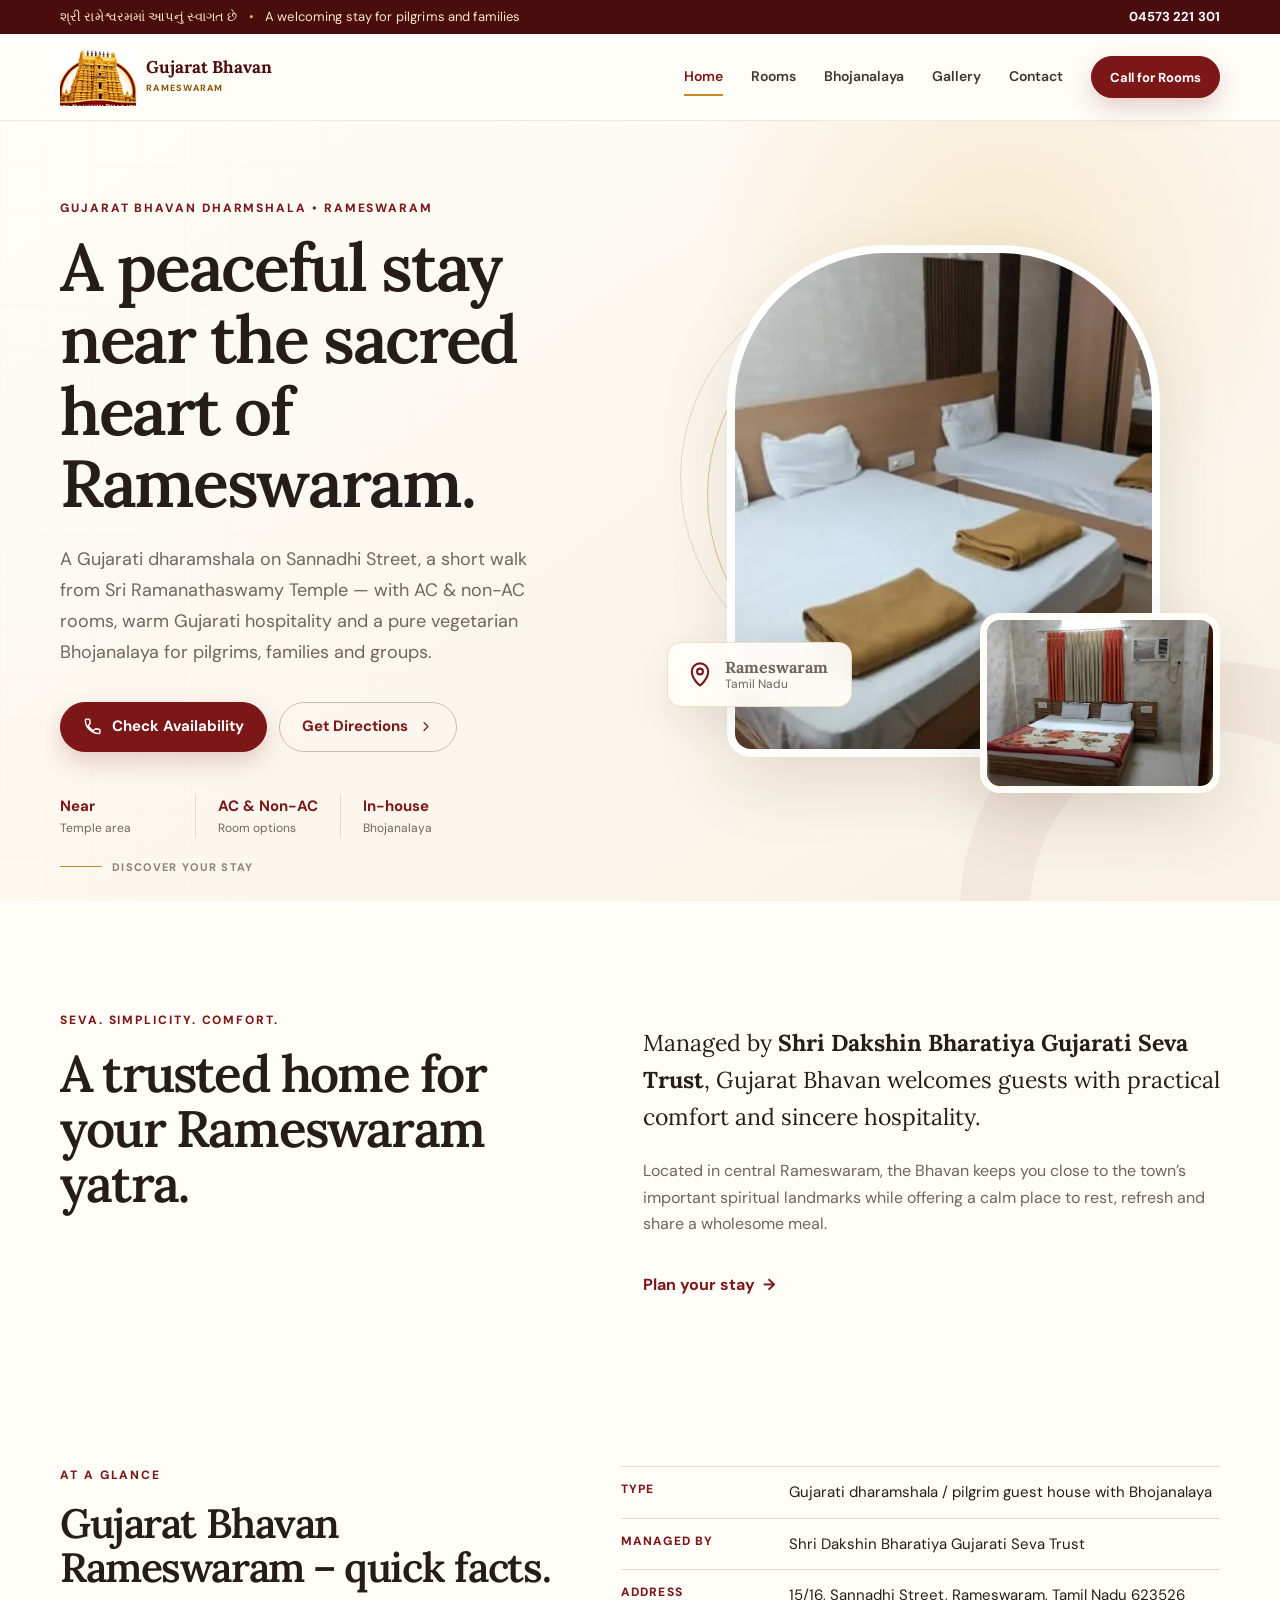
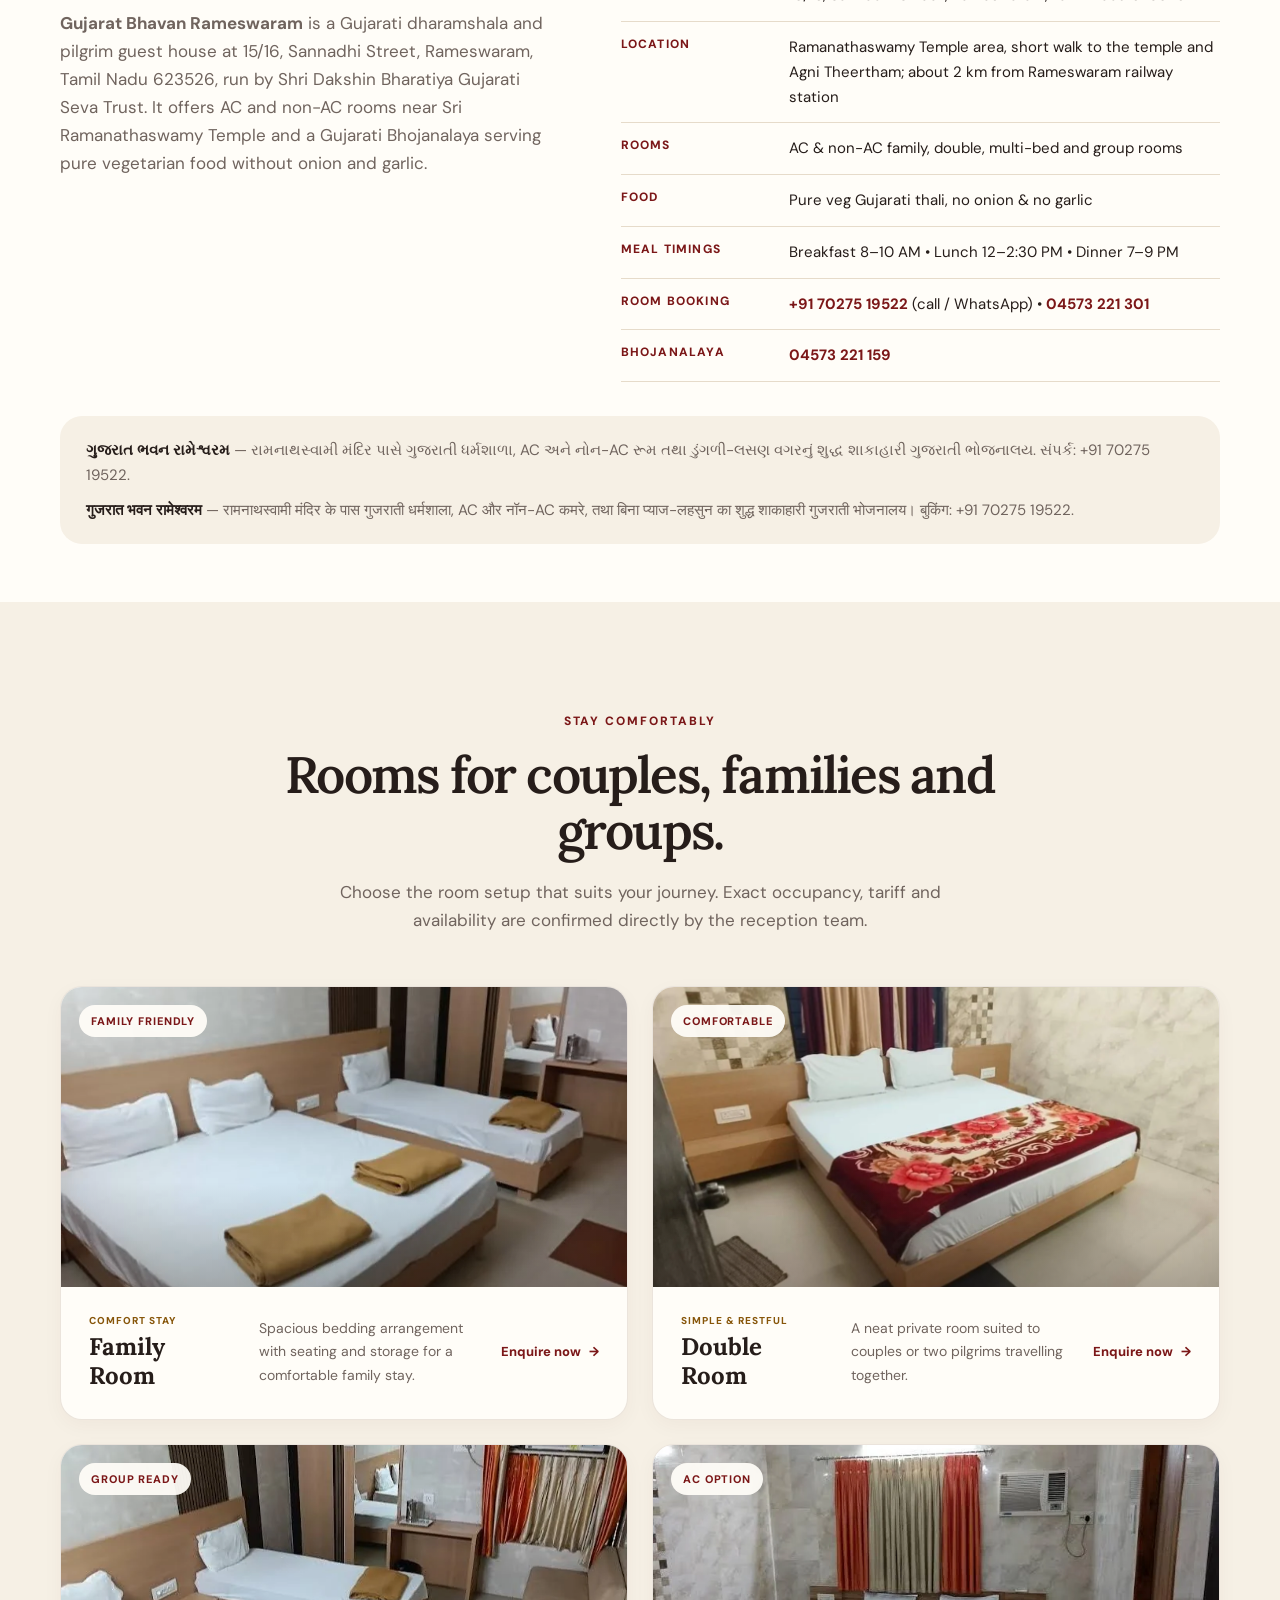
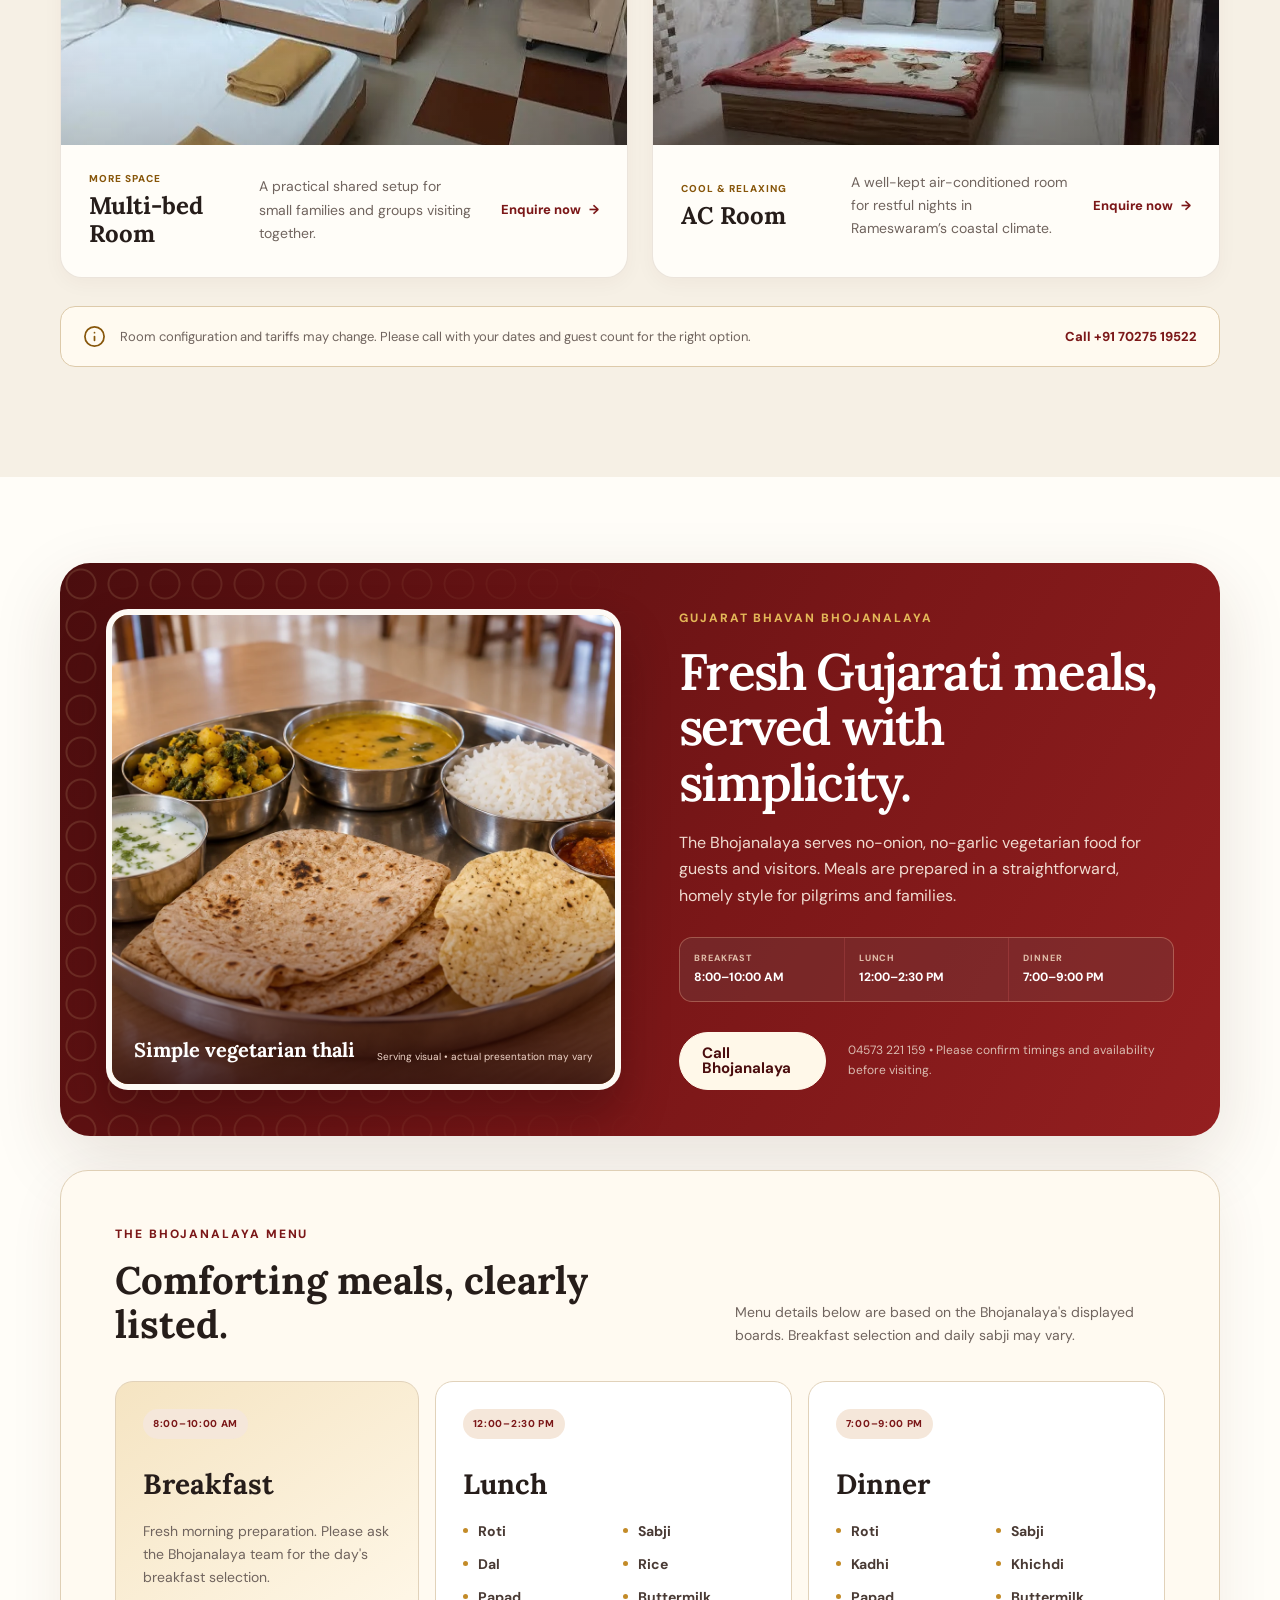
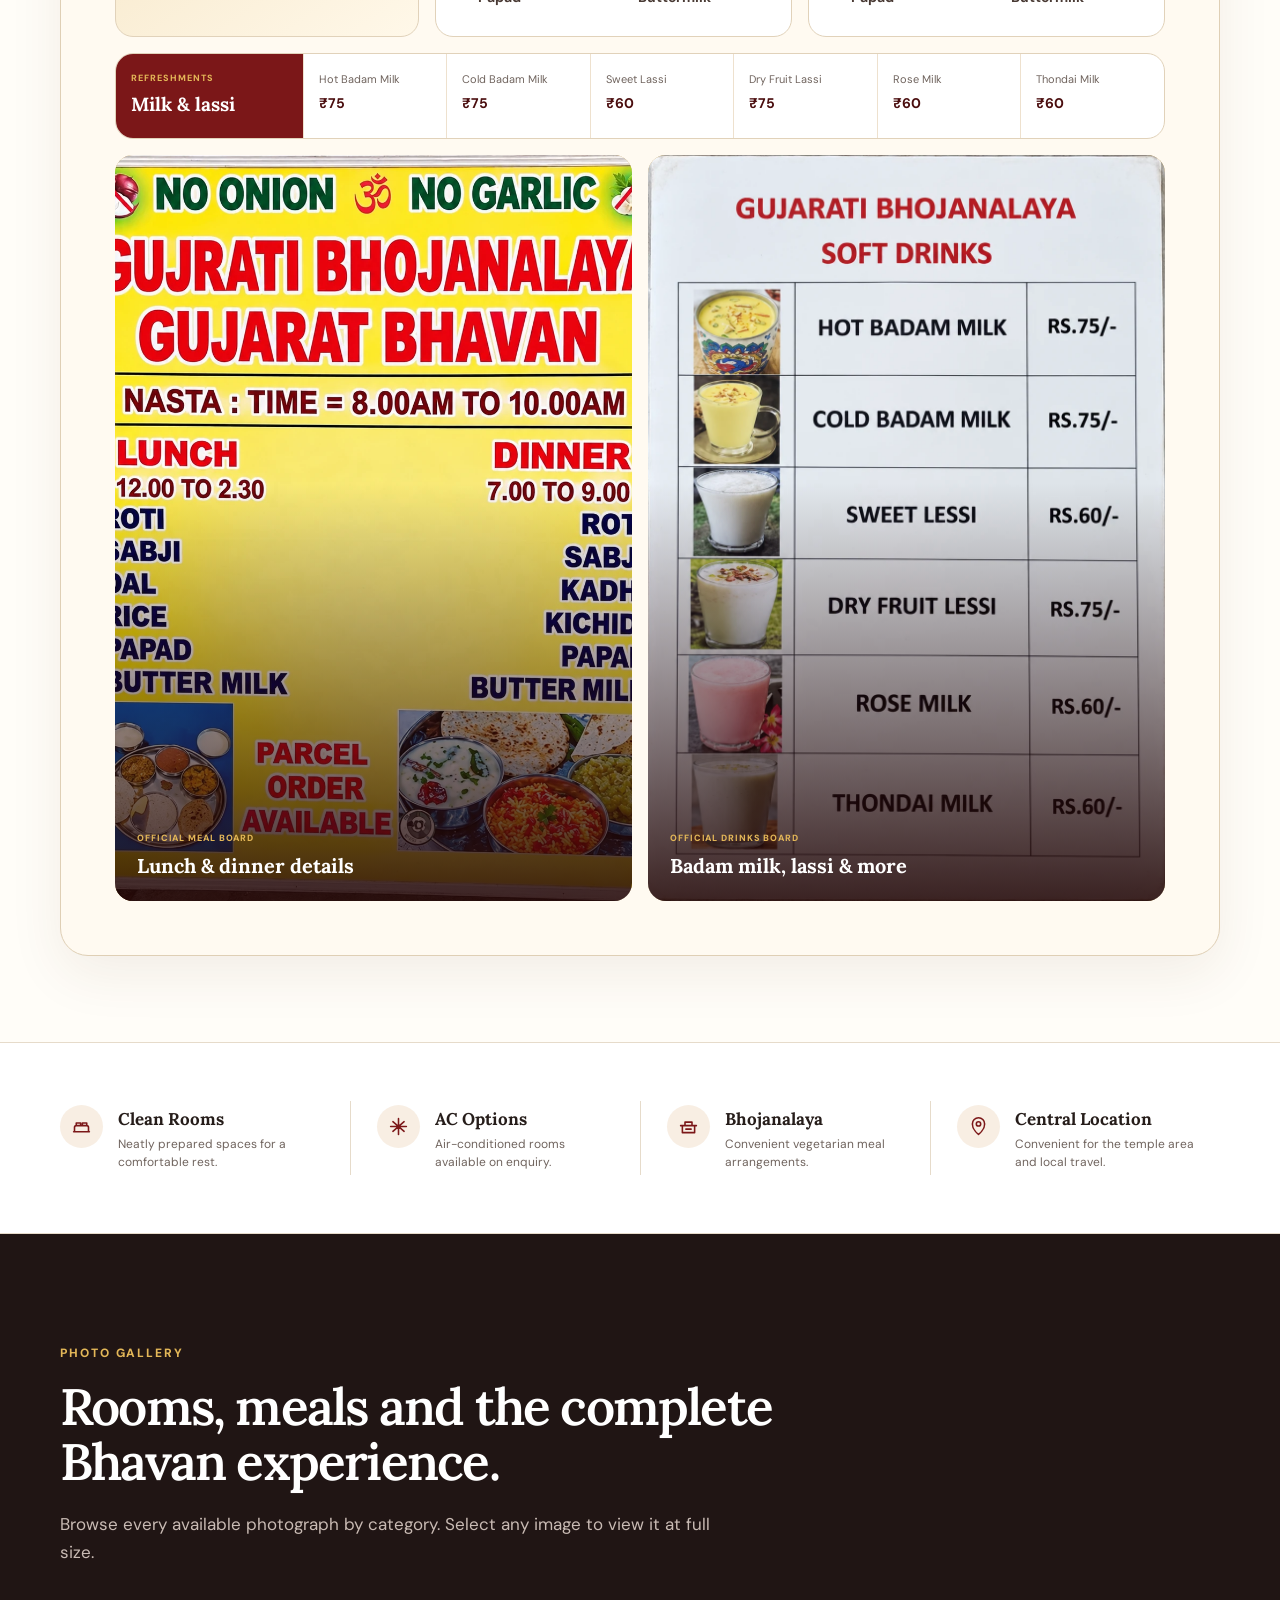
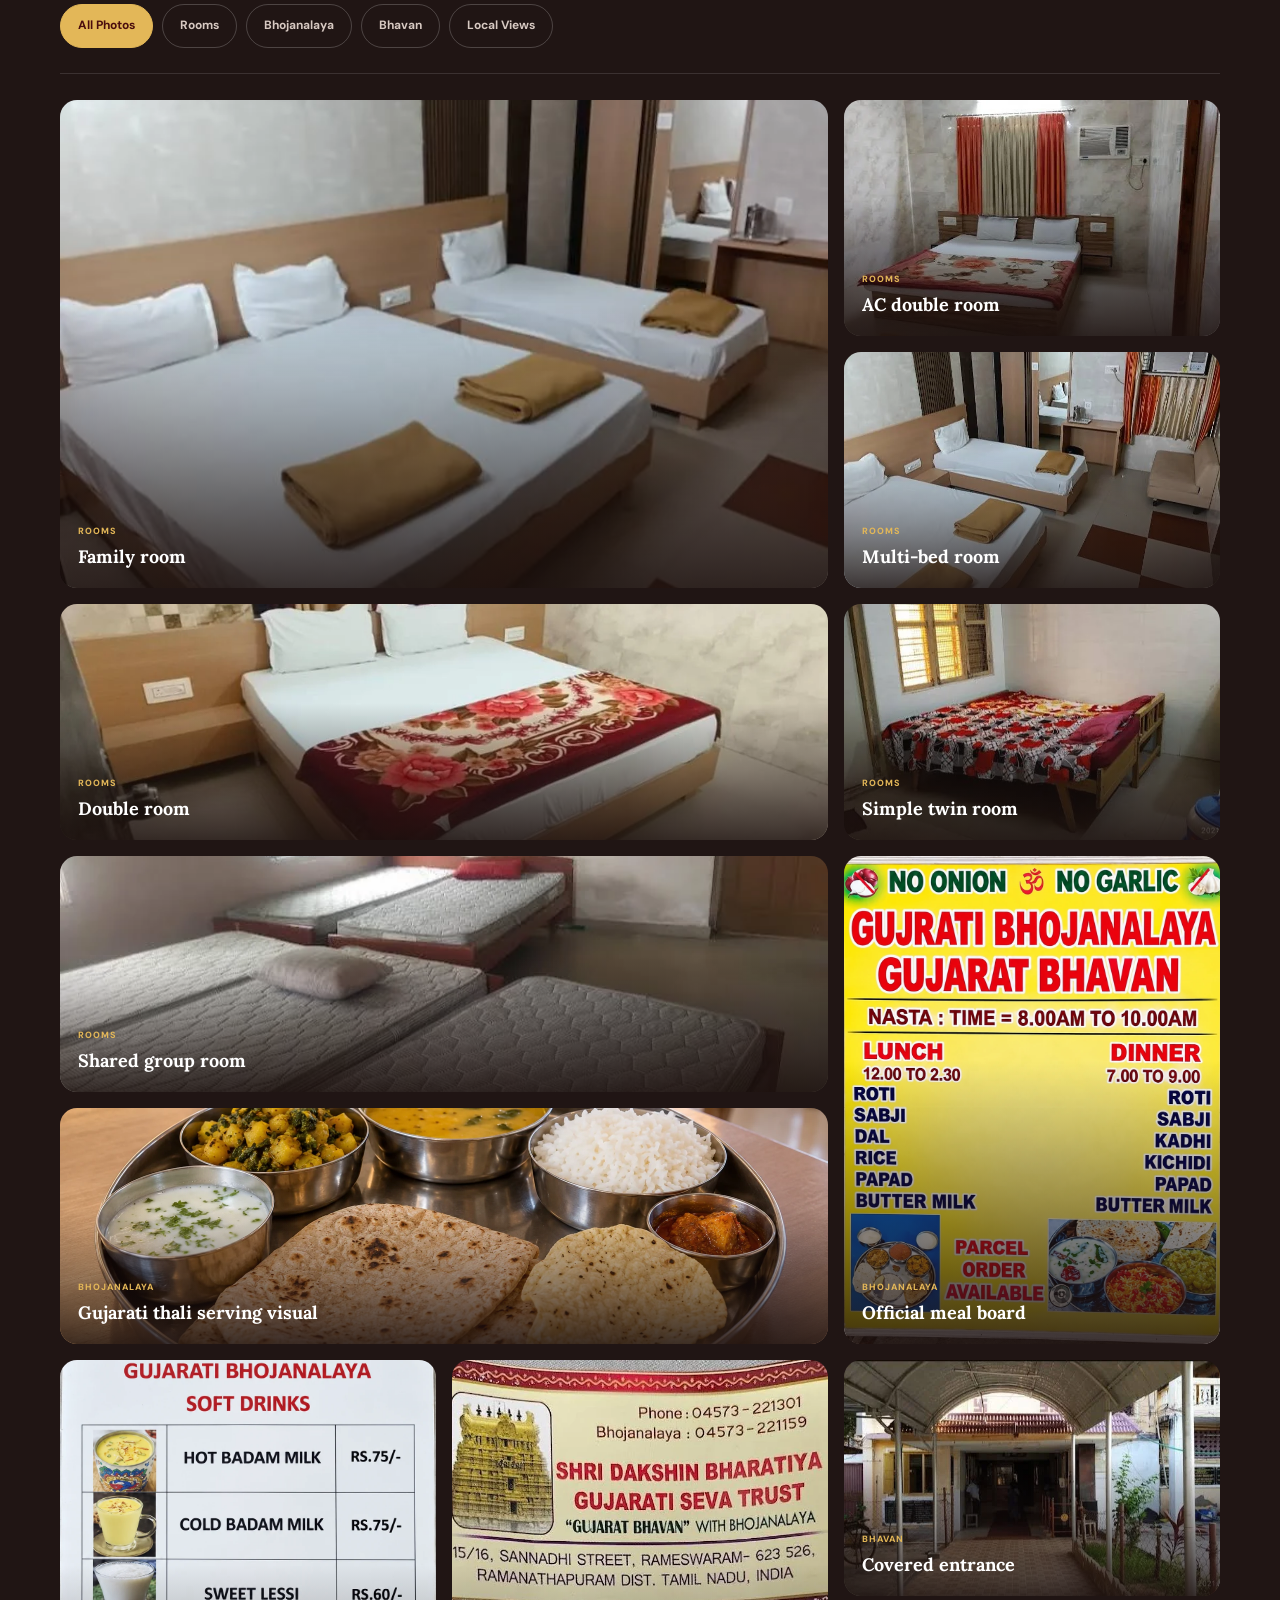
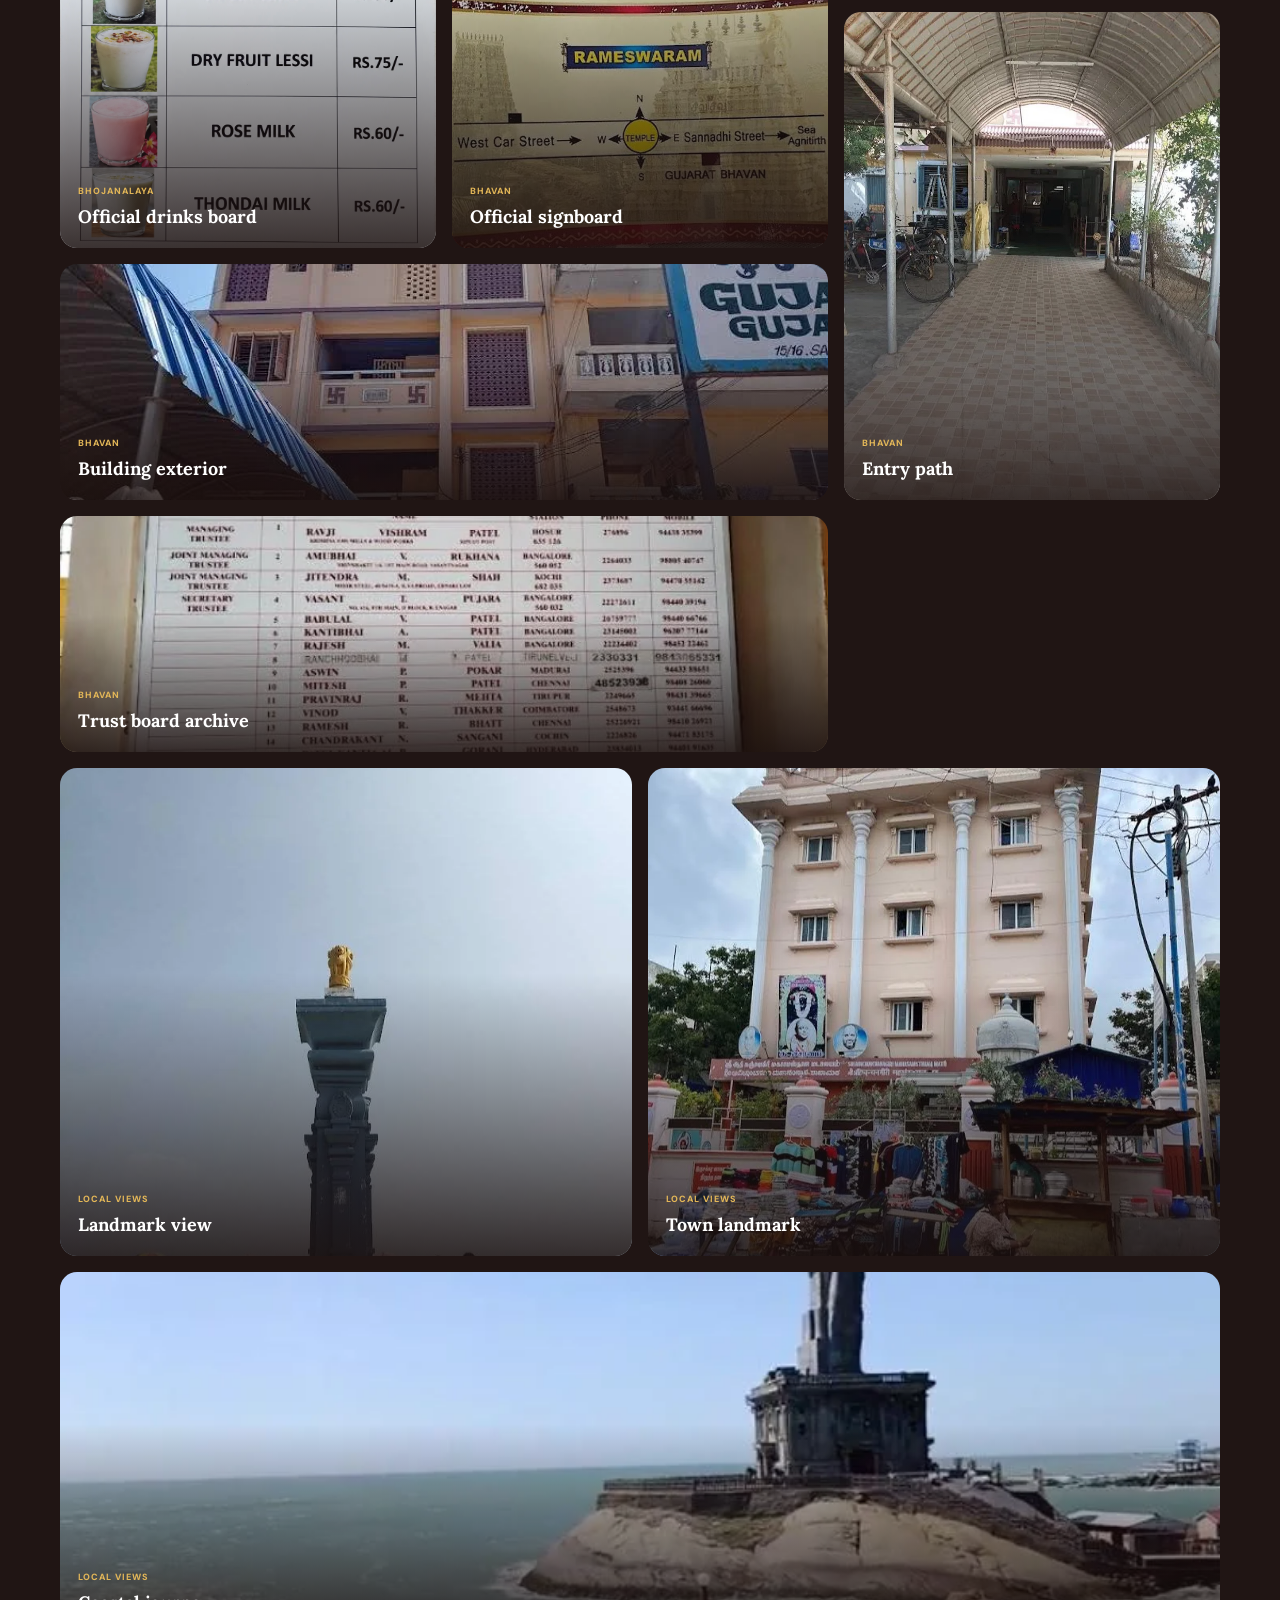
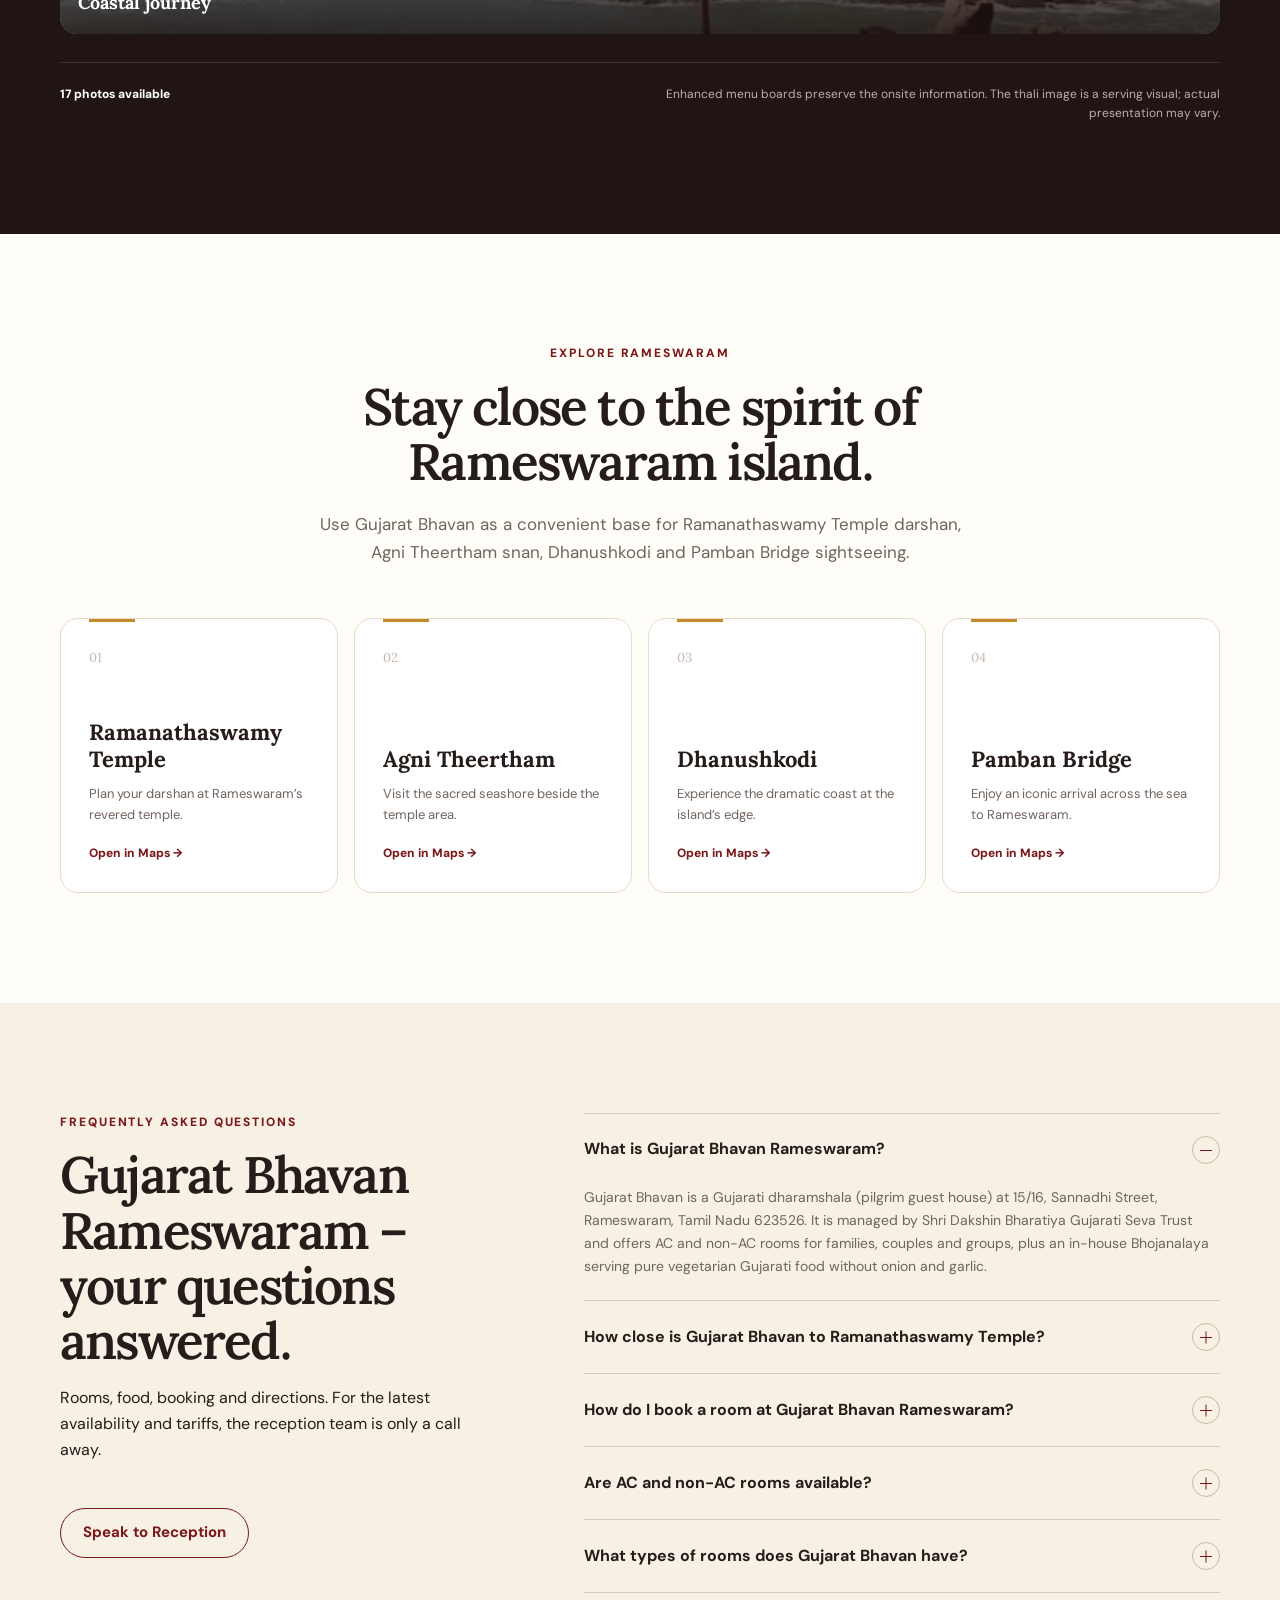
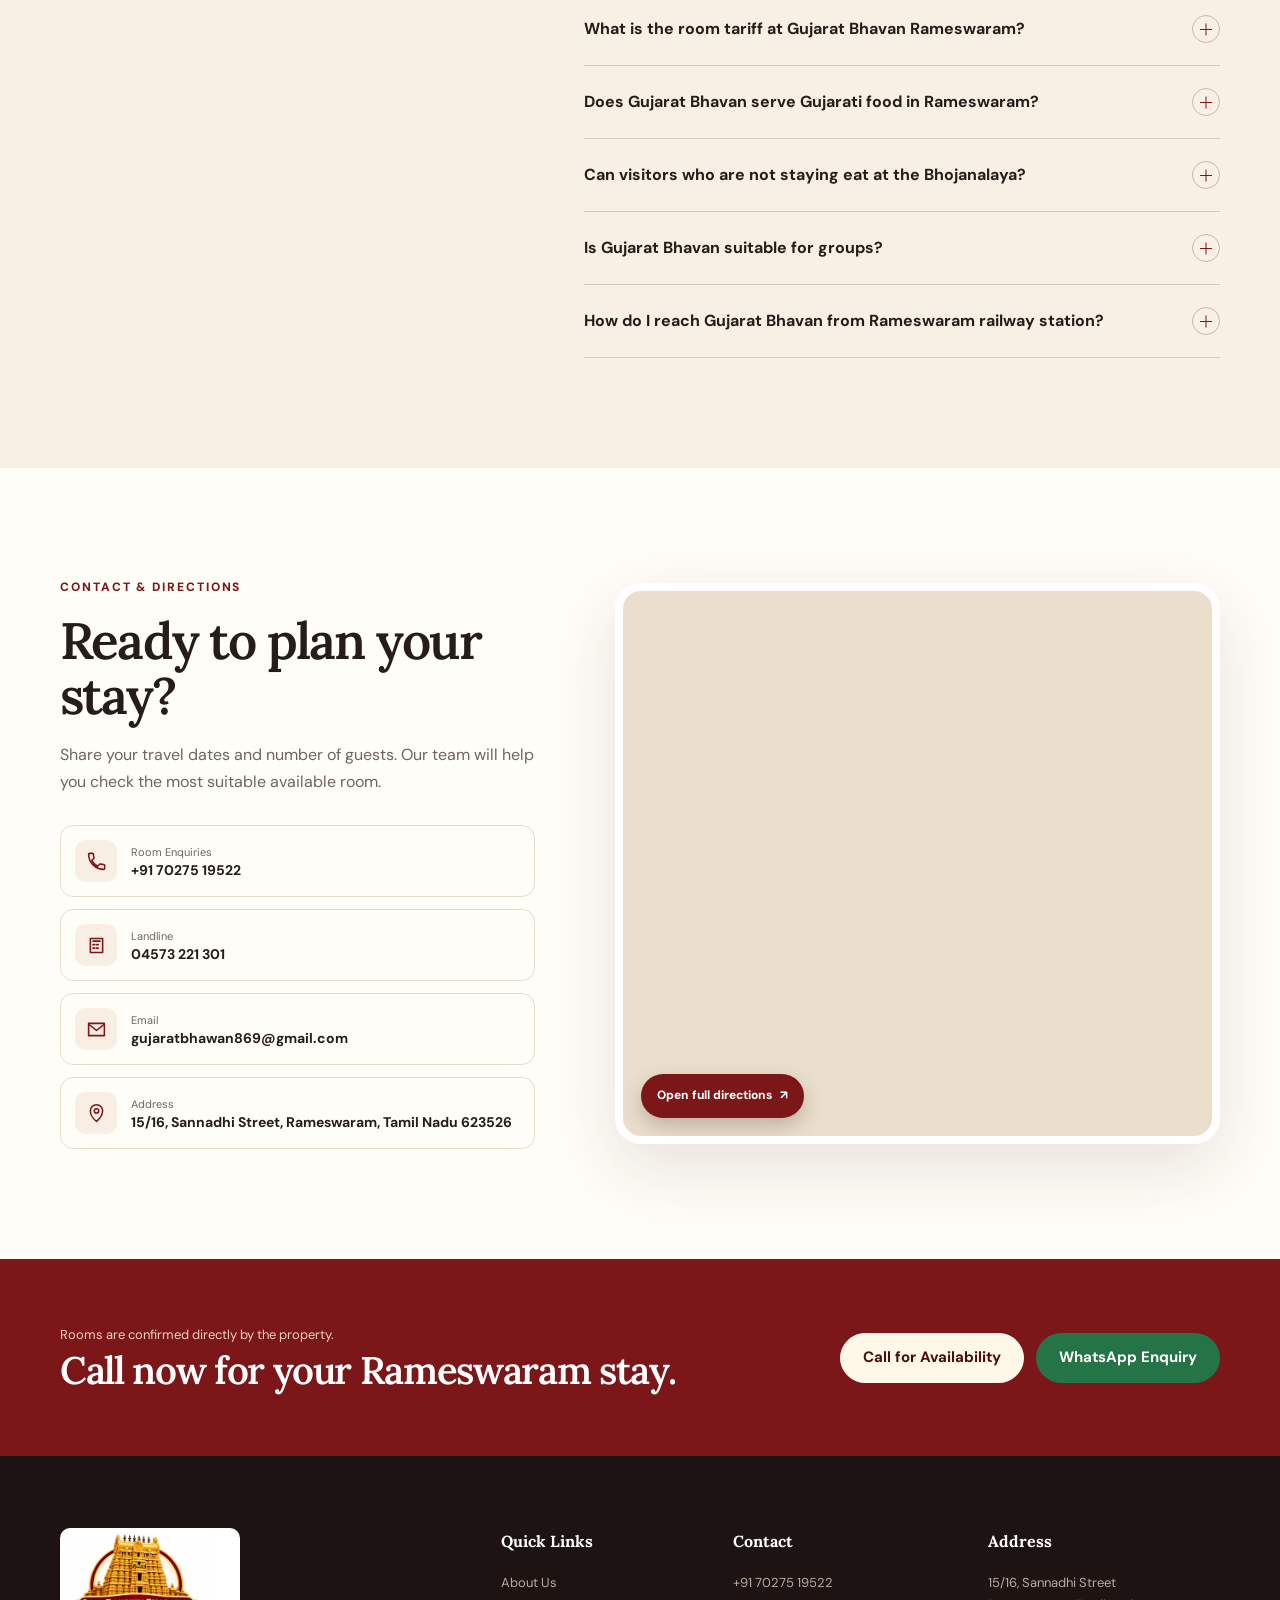
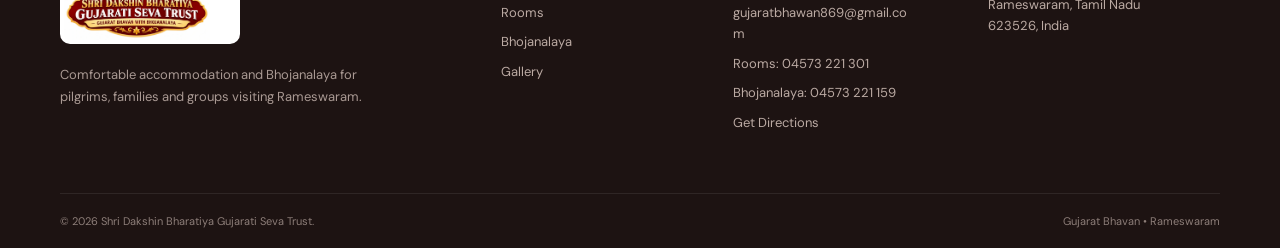
==== commit 31151a52: "Update primary contact number" ====
--- a/index.html
+++ b/index.html
@@ -4,7 +4,7 @@
   <meta charset="utf-8">
   <meta name="viewport" content="width=device-width, initial-scale=1">
   <title>Gujarat Bhavan Rameswaram | Gujarati Dharamshala &amp; Bhojanalaya</title>
-  <meta name="description" content="Gujarat Bhavan Dharmshala, Rameswaram – AC &amp; non-AC rooms near Ramanathaswamy Temple with a pure veg no-onion, no-garlic Gujarati Bhojanalaya. Call +91 73403 63525.">
+  <meta name="description" content="Gujarat Bhavan Dharmshala, Rameswaram – AC &amp; non-AC rooms near Ramanathaswamy Temple with a pure veg no-onion, no-garlic Gujarati Bhojanalaya. Call +91 70275 19522.">
   <meta name="keywords" content="Gujarat Bhavan Rameswaram, Gujarat Bhavan Rameshwaram, Gujarati dharamshala Rameswaram, Gujarat Bhavan dharmshala, dharamshala near Ramanathaswamy temple, rooms near Rameswaram temple, Gujarati bhojanalaya Rameswaram, Gujarati thali Rameswaram, no onion no garlic food Rameswaram, budget stay Rameswaram, Shri Dakshin Bharatiya Gujarati Seva Trust">
   <meta name="robots" content="index, follow, max-image-preview:large, max-snippet:-1, max-video-preview:-1">
   <meta name="author" content="Shri Dakshin Bharatiya Gujarati Seva Trust">
@@ -22,7 +22,7 @@
   <meta property="og:site_name" content="Gujarat Bhavan Rameswaram">
   <meta property="og:url" content="https://www.gujaratbhavandharmshala.in/">
   <meta property="og:title" content="Gujarat Bhavan Rameswaram – Gujarati Dharamshala near Ramanathaswamy Temple">
-  <meta property="og:description" content="Gujarat Bhavan Dharmshala, Rameswaram – AC &amp; non-AC rooms near Ramanathaswamy Temple with a pure veg no-onion, no-garlic Gujarati Bhojanalaya. Call +91 73403 63525.">
+  <meta property="og:description" content="Gujarat Bhavan Dharmshala, Rameswaram – AC &amp; non-AC rooms near Ramanathaswamy Temple with a pure veg no-onion, no-garlic Gujarati Bhojanalaya. Call +91 70275 19522.">
   <meta property="og:image" content="https://www.gujaratbhavandharmshala.in/assets/images/brand-social.jpg">
   <meta property="og:image:type" content="image/jpeg">
   <meta property="og:image:width" content="1536">
@@ -30,7 +30,7 @@
   <meta property="og:image:alt" content="Gujarat Bhavan Rameswaram by Shri Dakshin Bharatiya Gujarati Seva Trust">
   <meta name="twitter:card" content="summary_large_image">
   <meta name="twitter:title" content="Gujarat Bhavan Rameswaram – Gujarati Dharamshala near Ramanathaswamy Temple">
-  <meta name="twitter:description" content="Gujarat Bhavan Dharmshala, Rameswaram – AC &amp; non-AC rooms near Ramanathaswamy Temple with a pure veg no-onion, no-garlic Gujarati Bhojanalaya. Call +91 73403 63525.">
+  <meta name="twitter:description" content="Gujarat Bhavan Dharmshala, Rameswaram – AC &amp; non-AC rooms near Ramanathaswamy Temple with a pure veg no-onion, no-garlic Gujarati Bhojanalaya. Call +91 70275 19522.">
   <meta name="twitter:image" content="https://www.gujaratbhavandharmshala.in/assets/images/brand-social.jpg">
   <meta name="twitter:image:alt" content="Gujarat Bhavan Rameswaram by Shri Dakshin Bharatiya Gujarati Seva Trust">
   <link rel="icon" href="/assets/images/favicon.png" type="image/png" sizes="256x256">
@@ -44,7 +44,7 @@
   <link rel="stylesheet" href="styles.css">
   <script>document.documentElement.classList.add('js');</script>
   <script type="application/ld+json">
-  {"@context":"https://schema.org","@graph":[{"@type":["NGO","Organization"],"@id":"https://www.gujaratbhavandharmshala.in/#trust","name":"Shri Dakshin Bharatiya Gujarati Seva Trust","alternateName":"Dakshin Bharatiya Gujarati Seva Trust","url":"https://www.gujaratbhavandharmshala.in/","logo":{"@type":"ImageObject","url":"https://www.gujaratbhavandharmshala.in/assets/images/brand-logo.webp","width":177,"height":131},"email":"gujaratbhawan869@gmail.com","telephone":"+91-73403-63525","address":{"@type":"PostalAddress","streetAddress":"15/16, Sannadhi Street","addressLocality":"Rameswaram","addressRegion":"Tamil Nadu","postalCode":"623526","addressCountry":"IN"},"sameAs":["https://maps.app.goo.gl/mpGKnk4Ngvu2DnGs6"]},{"@type":"WebSite","@id":"https://www.gujaratbhavandharmshala.in/#website","url":"https://www.gujaratbhavandharmshala.in/","name":"Gujarat Bhavan Rameswaram","alternateName":["Gujarat Bhavan Dharmshala","Gujarat Bhavan Rameshwaram"],"inLanguage":"en-IN","publisher":{"@id":"https://www.gujaratbhavandharmshala.in/#trust"}},{"@type":["LodgingBusiness","Hostel"],"@id":"https://www.gujaratbhavandharmshala.in/#lodging","name":"Gujarat Bhavan Rameswaram","alternateName":["Gujarat Bhavan Dharmshala Rameswaram","Gujarat Bhavan Dharamshala Rameshwaram","Gujarati Bhavan Rameswaram","Gujarat Bhawan Rameswaram","Gujarati Dharamshala Rameswaram","ગુજરાત ભવન રામેશ્વરમ","गुजरात भवन रामेश्वरम"],"description":"Gujarati dharamshala in Rameswaram with AC and non-AC family, double, multi-bed and group rooms and a pure vegetarian no-onion, no-garlic Gujarati Bhojanalaya, on Sannadhi Street near Sri Ramanathaswamy Temple. Managed by Shri Dakshin Bharatiya Gujarati Seva Trust.","url":"https://www.gujaratbhavandharmshala.in/","telephone":"+91-73403-63525","email":"gujaratbhawan869@gmail.com","logo":"https://www.gujaratbhavandharmshala.in/assets/images/brand-logo.webp","image":["https://www.gujaratbhavandharmshala.in/assets/images/room-family.webp","https://www.gujaratbhavandharmshala.in/assets/images/room-triple.webp","https://www.gujaratbhavandharmshala.in/assets/images/room-double.webp","https://www.gujaratbhavandharmshala.in/assets/images/food/bhavan-exterior.webp","https://www.gujaratbhavandharmshala.in/assets/images/food/official-signboard.webp"],"priceRange":"₹","currenciesAccepted":"INR","address":{"@type":"PostalAddress","streetAddress":"15/16, Sannadhi Street","addressLocality":"Rameswaram","addressRegion":"Tamil Nadu","postalCode":"623526","addressCountry":"IN"},"geo":{"@type":"GeoCoordinates","latitude":9.28821,"longitude":79.3197},"hasMap":"https://maps.app.goo.gl/mpGKnk4Ngvu2DnGs6","areaServed":{"@type":"City","name":"Rameswaram"},"contactPoint":[{"@type":"ContactPoint","telephone":"+91-73403-63525","contactType":"reservations","areaServed":"IN","availableLanguage":["English","Hindi","Gujarati"]},{"@type":"ContactPoint","telephone":"+91-4573-221301","contactType":"customer service","areaServed":"IN"},{"@type":"ContactPoint","telephone":"+91-4573-221159","contactType":"Bhojanalaya enquiries","areaServed":"IN"}],"amenityFeature":[{"@type":"LocationFeatureSpecification","name":"Air-conditioned rooms","value":true},{"@type":"LocationFeatureSpecification","name":"Non-air-conditioned rooms","value":true},{"@type":"LocationFeatureSpecification","name":"Family rooms","value":true},{"@type":"LocationFeatureSpecification","name":"Group / dormitory-style rooms","value":true},{"@type":"LocationFeatureSpecification","name":"Pure vegetarian Bhojanalaya (no onion, no garlic)","value":true},{"@type":"LocationFeatureSpecification","name":"Walking distance to Ramanathaswamy Temple","value":true}],"audience":{"@type":"Audience","audienceType":"Pilgrims, families and yatra groups"},"parentOrganization":{"@id":"https://www.gujaratbhavandharmshala.in/#trust"},"containsPlace":{"@id":"https://www.gujaratbhavandharmshala.in/bhojanalaya.html#bhojanalaya"},"keywords":"Gujarat Bhavan Rameswaram, Gujarati dharamshala Rameswaram, dharmshala near Rameswaram temple, Gujarati bhojanalaya Rameswaram, no onion no garlic food Rameswaram, budget rooms near Ramanathaswamy Temple"},{"@type":"Restaurant","@id":"https://www.gujaratbhavandharmshala.in/bhojanalaya.html#bhojanalaya","name":"Gujarat Bhavan Bhojanalaya","alternateName":["Gujarati Bhojanalaya Rameswaram","Gujarat Bhavan Restaurant Rameswaram"],"description":"Pure vegetarian Gujarati Bhojanalaya in Rameswaram serving no-onion, no-garlic breakfast, Gujarati thali lunch and dinner near Ramanathaswamy Temple.","url":"https://www.gujaratbhavandharmshala.in/bhojanalaya.html","telephone":"+91-4573-221159","image":["https://www.gujaratbhavandharmshala.in/assets/images/food/gujarati-thali-generated.webp","https://www.gujaratbhavandharmshala.in/assets/images/food/bhojanalaya-menu-enhanced.webp"],"servesCuisine":["Gujarati","Indian Vegetarian","No onion no garlic (Satvik)"],"priceRange":"₹","acceptsReservations":false,"address":{"@type":"PostalAddress","streetAddress":"15/16, Sannadhi Street","addressLocality":"Rameswaram","addressRegion":"Tamil Nadu","postalCode":"623526","addressCountry":"IN"},"geo":{"@type":"GeoCoordinates","latitude":9.28821,"longitude":79.3197},"hasMap":"https://maps.app.goo.gl/mpGKnk4Ngvu2DnGs6","openingHoursSpecification":[{"@type":"OpeningHoursSpecification","dayOfWeek":["Monday","Tuesday","Wednesday","Thursday","Friday","Saturday","Sunday"],"opens":"08:00","closes":"10:00","name":"Breakfast"},{"@type":"OpeningHoursSpecification","dayOfWeek":["Monday","Tuesday","Wednesday","Thursday","Friday","Saturday","Sunday"],"opens":"12:00","closes":"14:30","name":"Lunch"},{"@type":"OpeningHoursSpecification","dayOfWeek":["Monday","Tuesday","Wednesday","Thursday","Friday","Saturday","Sunday"],"opens":"19:00","closes":"21:00","name":"Dinner"}],"hasMenu":{"@type":"Menu","name":"Gujarat Bhavan Bhojanalaya Menu","hasMenuSection":[{"@type":"MenuSection","name":"Lunch (12:00–2:30 PM)","hasMenuItem":[{"@type":"MenuItem","name":"Roti","suitableForDiet":"https://schema.org/VegetarianDiet"},{"@type":"MenuItem","name":"Sabji","suitableForDiet":"https://schema.org/VegetarianDiet"},{"@type":"MenuItem","name":"Dal","suitableForDiet":"https://schema.org/VegetarianDiet"},{"@type":"MenuItem","name":"Rice","suitableForDiet":"https://schema.org/VegetarianDiet"},{"@type":"MenuItem","name":"Papad","suitableForDiet":"https://schema.org/VegetarianDiet"},{"@type":"MenuItem","name":"Buttermilk","suitableForDiet":"https://schema.org/VegetarianDiet"}]},{"@type":"MenuSection","name":"Dinner (7:00–9:00 PM)","hasMenuItem":[{"@type":"MenuItem","name":"Roti","suitableForDiet":"https://schema.org/VegetarianDiet"},{"@type":"MenuItem","name":"Sabji","suitableForDiet":"https://schema.org/VegetarianDiet"},{"@type":"MenuItem","name":"Kadhi","suitableForDiet":"https://schema.org/VegetarianDiet"},{"@type":"MenuItem","name":"Khichdi","suitableForDiet":"https://schema.org/VegetarianDiet"},{"@type":"MenuItem","name":"Papad","suitableForDiet":"https://schema.org/VegetarianDiet"},{"@type":"MenuItem","name":"Buttermilk","suitableForDiet":"https://schema.org/VegetarianDiet"}]},{"@type":"MenuSection","name":"Milk & Lassi","hasMenuItem":[{"@type":"MenuItem","name":"Hot Badam Milk","offers":{"@type":"Offer","price":75,"priceCurrency":"INR"}},{"@type":"MenuItem","name":"Cold Badam Milk","offers":{"@type":"Offer","price":75,"priceCurrency":"INR"}},{"@type":"MenuItem","name":"Sweet Lassi","offers":{"@type":"Offer","price":60,"priceCurrency":"INR"}},{"@type":"MenuItem","name":"Dry Fruit Lassi","offers":{"@type":"Offer","price":75,"priceCurrency":"INR"}},{"@type":"MenuItem","name":"Rose Milk","offers":{"@type":"Offer","price":60,"priceCurrency":"INR"}},{"@type":"MenuItem","name":"Thondai Milk","offers":{"@type":"Offer","price":60,"priceCurrency":"INR"}}]}]},"parentOrganization":{"@id":"https://www.gujaratbhavandharmshala.in/#trust"},"containedInPlace":{"@id":"https://www.gujaratbhavandharmshala.in/#lodging"}},{"@type":"WebPage","@id":"https://www.gujaratbhavandharmshala.in/#webpage","url":"https://www.gujaratbhavandharmshala.in/","name":"Gujarat Bhavan Rameswaram | Gujarati Dharamshala & Bhojanalaya","description":"Gujarat Bhavan Dharmshala, Rameswaram – AC & non-AC rooms near Ramanathaswamy Temple with a pure veg no-onion, no-garlic Gujarati Bhojanalaya. Call +91 73403 63525.","inLanguage":"en-IN","isPartOf":{"@id":"https://www.gujaratbhavandharmshala.in/#website"},"about":{"@id":"https://www.gujaratbhavandharmshala.in/#lodging"},"primaryImageOfPage":{"@type":"ImageObject","url":"https://www.gujaratbhavandharmshala.in/assets/images/room-family.webp"},"breadcrumb":{"@id":"https://www.gujaratbhavandharmshala.in/#breadcrumb"},"dateModified":"2026-10-23"},{"@type":"BreadcrumbList","@id":"https://www.gujaratbhavandharmshala.in/#breadcrumb","itemListElement":[{"@type":"ListItem","position":1,"name":"Home","item":"https://www.gujaratbhavandharmshala.in/"}]},{"@type":"FAQPage","@id":"https://www.gujaratbhavandharmshala.in/#faq","mainEntity":[{"@type":"Question","name":"What is Gujarat Bhavan Rameswaram?","acceptedAnswer":{"@type":"Answer","text":"Gujarat Bhavan is a Gujarati dharamshala (pilgrim guest house) at 15/16, Sannadhi Street, Rameswaram, Tamil Nadu 623526. It is managed by Shri Dakshin Bharatiya Gujarati Seva Trust and offers AC and non-AC rooms for families, couples and groups, plus an in-house Bhojanalaya serving pure vegetarian Gujarati food without onion and garlic."}},{"@type":"Question","name":"How close is Gujarat Bhavan to Ramanathaswamy Temple?","acceptedAnswer":{"@type":"Answer","text":"Gujarat Bhavan is on Sannadhi Street in the temple area of Rameswaram, a short walk from Sri Ramanathaswamy Temple and Agni Theertham. It is a convenient base for darshan, the 22 theertham snan and local sightseeing."}},{"@type":"Question","name":"How do I book a room at Gujarat Bhavan Rameswaram?","acceptedAnswer":{"@type":"Answer","text":"Call +91 73403 63525 or the landline 04573 221 301, or send a WhatsApp message to +91 73403 63525 with your arrival date, number of nights and guest count. The reception team confirms the suitable available room directly."}},{"@type":"Question","name":"Are AC and non-AC rooms available?","acceptedAnswer":{"@type":"Answer","text":"Yes. Both AC and non-AC rooms may be available. Please mention your preference when you enquire, as availability varies by date."}},{"@type":"Question","name":"What types of rooms does Gujarat Bhavan have?","acceptedAnswer":{"@type":"Answer","text":"Gujarat Bhavan has family rooms, double rooms, multi-bed rooms and shared group rooms, with AC options. It suits couples, families and pilgrim groups (yatra groups) visiting Rameswaram."}},{"@type":"Question","name":"What is the room tariff at Gujarat Bhavan Rameswaram?","acceptedAnswer":{"@type":"Answer","text":"Room tariffs depend on the room type, AC or non-AC choice and the season. Please call +91 73403 63525 for the current tariff and availability for your dates."}},{"@type":"Question","name":"Does Gujarat Bhavan serve Gujarati food in Rameswaram?","acceptedAnswer":{"@type":"Answer","text":"Yes. The Gujarat Bhavan Bhojanalaya serves pure vegetarian Gujarati meals without onion and garlic. Breakfast is 8:00–10:00 AM, lunch (roti, sabji, dal, rice, papad, buttermilk) is 12:00–2:30 PM and dinner (roti, sabji, kadhi, khichdi, papad, buttermilk) is 7:00–9:00 PM. Call the Bhojanalaya on 04573 221 159 to confirm."}},{"@type":"Question","name":"Can visitors who are not staying eat at the Bhojanalaya?","acceptedAnswer":{"@type":"Answer","text":"Yes. The Bhojanalaya serves both staying guests and visitors. Please call 04573 221 159 to confirm the day's timings before visiting."}},{"@type":"Question","name":"Is Gujarat Bhavan suitable for groups?","acceptedAnswer":{"@type":"Answer","text":"Yes. Families and pilgrim groups are welcome. Share the total number of guests so the team can suggest a suitable room arrangement."}},{"@type":"Question","name":"How do I reach Gujarat Bhavan from Rameswaram railway station?","acceptedAnswer":{"@type":"Answer","text":"Gujarat Bhavan is about 2 km from Rameswaram railway station and the town bus stand. Autos are easily available; ask for Gujarat Bhavan, Sannadhi Street, near the Ramanathaswamy Temple. The nearest airport is Madurai."}}]}]}
+  {"@context":"https://schema.org","@graph":[{"@type":["NGO","Organization"],"@id":"https://www.gujaratbhavandharmshala.in/#trust","name":"Shri Dakshin Bharatiya Gujarati Seva Trust","alternateName":"Dakshin Bharatiya Gujarati Seva Trust","url":"https://www.gujaratbhavandharmshala.in/","logo":{"@type":"ImageObject","url":"https://www.gujaratbhavandharmshala.in/assets/images/brand-logo.webp","width":177,"height":131},"email":"gujaratbhawan869@gmail.com","telephone":"+91-70275-19522","address":{"@type":"PostalAddress","streetAddress":"15/16, Sannadhi Street","addressLocality":"Rameswaram","addressRegion":"Tamil Nadu","postalCode":"623526","addressCountry":"IN"},"sameAs":["https://maps.app.goo.gl/mpGKnk4Ngvu2DnGs6"]},{"@type":"WebSite","@id":"https://www.gujaratbhavandharmshala.in/#website","url":"https://www.gujaratbhavandharmshala.in/","name":"Gujarat Bhavan Rameswaram","alternateName":["Gujarat Bhavan Dharmshala","Gujarat Bhavan Rameshwaram"],"inLanguage":"en-IN","publisher":{"@id":"https://www.gujaratbhavandharmshala.in/#trust"}},{"@type":["LodgingBusiness","Hostel"],"@id":"https://www.gujaratbhavandharmshala.in/#lodging","name":"Gujarat Bhavan Rameswaram","alternateName":["Gujarat Bhavan Dharmshala Rameswaram","Gujarat Bhavan Dharamshala Rameshwaram","Gujarati Bhavan Rameswaram","Gujarat Bhawan Rameswaram","Gujarati Dharamshala Rameswaram","ગુજરાત ભવન રામેશ્વરમ","गुजरात भवन रामेश्वरम"],"description":"Gujarati dharamshala in Rameswaram with AC and non-AC family, double, multi-bed and group rooms and a pure vegetarian no-onion, no-garlic Gujarati Bhojanalaya, on Sannadhi Street near Sri Ramanathaswamy Temple. Managed by Shri Dakshin Bharatiya Gujarati Seva Trust.","url":"https://www.gujaratbhavandharmshala.in/","telephone":"+91-70275-19522","email":"gujaratbhawan869@gmail.com","logo":"https://www.gujaratbhavandharmshala.in/assets/images/brand-logo.webp","image":["https://www.gujaratbhavandharmshala.in/assets/images/room-family.webp","https://www.gujaratbhavandharmshala.in/assets/images/room-triple.webp","https://www.gujaratbhavandharmshala.in/assets/images/room-double.webp","https://www.gujaratbhavandharmshala.in/assets/images/food/bhavan-exterior.webp","https://www.gujaratbhavandharmshala.in/assets/images/food/official-signboard.webp"],"priceRange":"₹","currenciesAccepted":"INR","address":{"@type":"PostalAddress","streetAddress":"15/16, Sannadhi Street","addressLocality":"Rameswaram","addressRegion":"Tamil Nadu","postalCode":"623526","addressCountry":"IN"},"geo":{"@type":"GeoCoordinates","latitude":9.28821,"longitude":79.3197},"hasMap":"https://maps.app.goo.gl/mpGKnk4Ngvu2DnGs6","areaServed":{"@type":"City","name":"Rameswaram"},"contactPoint":[{"@type":"ContactPoint","telephone":"+91-70275-19522","contactType":"reservations","areaServed":"IN","availableLanguage":["English","Hindi","Gujarati"]},{"@type":"ContactPoint","telephone":"+91-4573-221301","contactType":"customer service","areaServed":"IN"},{"@type":"ContactPoint","telephone":"+91-4573-221159","contactType":"Bhojanalaya enquiries","areaServed":"IN"}],"amenityFeature":[{"@type":"LocationFeatureSpecification","name":"Air-conditioned rooms","value":true},{"@type":"LocationFeatureSpecification","name":"Non-air-conditioned rooms","value":true},{"@type":"LocationFeatureSpecification","name":"Family rooms","value":true},{"@type":"LocationFeatureSpecification","name":"Group / dormitory-style rooms","value":true},{"@type":"LocationFeatureSpecification","name":"Pure vegetarian Bhojanalaya (no onion, no garlic)","value":true},{"@type":"LocationFeatureSpecification","name":"Walking distance to Ramanathaswamy Temple","value":true}],"audience":{"@type":"Audience","audienceType":"Pilgrims, families and yatra groups"},"parentOrganization":{"@id":"https://www.gujaratbhavandharmshala.in/#trust"},"containsPlace":{"@id":"https://www.gujaratbhavandharmshala.in/bhojanalaya.html#bhojanalaya"},"keywords":"Gujarat Bhavan Rameswaram, Gujarati dharamshala Rameswaram, dharmshala near Rameswaram temple, Gujarati bhojanalaya Rameswaram, no onion no garlic food Rameswaram, budget rooms near Ramanathaswamy Temple"},{"@type":"Restaurant","@id":"https://www.gujaratbhavandharmshala.in/bhojanalaya.html#bhojanalaya","name":"Gujarat Bhavan Bhojanalaya","alternateName":["Gujarati Bhojanalaya Rameswaram","Gujarat Bhavan Restaurant Rameswaram"],"description":"Pure vegetarian Gujarati Bhojanalaya in Rameswaram serving no-onion, no-garlic breakfast, Gujarati thali lunch and dinner near Ramanathaswamy Temple.","url":"https://www.gujaratbhavandharmshala.in/bhojanalaya.html","telephone":"+91-4573-221159","image":["https://www.gujaratbhavandharmshala.in/assets/images/food/gujarati-thali-generated.webp","https://www.gujaratbhavandharmshala.in/assets/images/food/bhojanalaya-menu-enhanced.webp"],"servesCuisine":["Gujarati","Indian Vegetarian","No onion no garlic (Satvik)"],"priceRange":"₹","acceptsReservations":false,"address":{"@type":"PostalAddress","streetAddress":"15/16, Sannadhi Street","addressLocality":"Rameswaram","addressRegion":"Tamil Nadu","postalCode":"623526","addressCountry":"IN"},"geo":{"@type":"GeoCoordinates","latitude":9.28821,"longitude":79.3197},"hasMap":"https://maps.app.goo.gl/mpGKnk4Ngvu2DnGs6","openingHoursSpecification":[{"@type":"OpeningHoursSpecification","dayOfWeek":["Monday","Tuesday","Wednesday","Thursday","Friday","Saturday","Sunday"],"opens":"08:00","closes":"10:00","name":"Breakfast"},{"@type":"OpeningHoursSpecification","dayOfWeek":["Monday","Tuesday","Wednesday","Thursday","Friday","Saturday","Sunday"],"opens":"12:00","closes":"14:30","name":"Lunch"},{"@type":"OpeningHoursSpecification","dayOfWeek":["Monday","Tuesday","Wednesday","Thursday","Friday","Saturday","Sunday"],"opens":"19:00","closes":"21:00","name":"Dinner"}],"hasMenu":{"@type":"Menu","name":"Gujarat Bhavan Bhojanalaya Menu","hasMenuSection":[{"@type":"MenuSection","name":"Lunch (12:00–2:30 PM)","hasMenuItem":[{"@type":"MenuItem","name":"Roti","suitableForDiet":"https://schema.org/VegetarianDiet"},{"@type":"MenuItem","name":"Sabji","suitableForDiet":"https://schema.org/VegetarianDiet"},{"@type":"MenuItem","name":"Dal","suitableForDiet":"https://schema.org/VegetarianDiet"},{"@type":"MenuItem","name":"Rice","suitableForDiet":"https://schema.org/VegetarianDiet"},{"@type":"MenuItem","name":"Papad","suitableForDiet":"https://schema.org/VegetarianDiet"},{"@type":"MenuItem","name":"Buttermilk","suitableForDiet":"https://schema.org/VegetarianDiet"}]},{"@type":"MenuSection","name":"Dinner (7:00–9:00 PM)","hasMenuItem":[{"@type":"MenuItem","name":"Roti","suitableForDiet":"https://schema.org/VegetarianDiet"},{"@type":"MenuItem","name":"Sabji","suitableForDiet":"https://schema.org/VegetarianDiet"},{"@type":"MenuItem","name":"Kadhi","suitableForDiet":"https://schema.org/VegetarianDiet"},{"@type":"MenuItem","name":"Khichdi","suitableForDiet":"https://schema.org/VegetarianDiet"},{"@type":"MenuItem","name":"Papad","suitableForDiet":"https://schema.org/VegetarianDiet"},{"@type":"MenuItem","name":"Buttermilk","suitableForDiet":"https://schema.org/VegetarianDiet"}]},{"@type":"MenuSection","name":"Milk & Lassi","hasMenuItem":[{"@type":"MenuItem","name":"Hot Badam Milk","offers":{"@type":"Offer","price":75,"priceCurrency":"INR"}},{"@type":"MenuItem","name":"Cold Badam Milk","offers":{"@type":"Offer","price":75,"priceCurrency":"INR"}},{"@type":"MenuItem","name":"Sweet Lassi","offers":{"@type":"Offer","price":60,"priceCurrency":"INR"}},{"@type":"MenuItem","name":"Dry Fruit Lassi","offers":{"@type":"Offer","price":75,"priceCurrency":"INR"}},{"@type":"MenuItem","name":"Rose Milk","offers":{"@type":"Offer","price":60,"priceCurrency":"INR"}},{"@type":"MenuItem","name":"Thondai Milk","offers":{"@type":"Offer","price":60,"priceCurrency":"INR"}}]}]},"parentOrganization":{"@id":"https://www.gujaratbhavandharmshala.in/#trust"},"containedInPlace":{"@id":"https://www.gujaratbhavandharmshala.in/#lodging"}},{"@type":"WebPage","@id":"https://www.gujaratbhavandharmshala.in/#webpage","url":"https://www.gujaratbhavandharmshala.in/","name":"Gujarat Bhavan Rameswaram | Gujarati Dharamshala & Bhojanalaya","description":"Gujarat Bhavan Dharmshala, Rameswaram – AC & non-AC rooms near Ramanathaswamy Temple with a pure veg no-onion, no-garlic Gujarati Bhojanalaya. Call +91 70275 19522.","inLanguage":"en-IN","isPartOf":{"@id":"https://www.gujaratbhavandharmshala.in/#website"},"about":{"@id":"https://www.gujaratbhavandharmshala.in/#lodging"},"primaryImageOfPage":{"@type":"ImageObject","url":"https://www.gujaratbhavandharmshala.in/assets/images/room-family.webp"},"breadcrumb":{"@id":"https://www.gujaratbhavandharmshala.in/#breadcrumb"},"dateModified":"2026-10-23"},{"@type":"BreadcrumbList","@id":"https://www.gujaratbhavandharmshala.in/#breadcrumb","itemListElement":[{"@type":"ListItem","position":1,"name":"Home","item":"https://www.gujaratbhavandharmshala.in/"}]},{"@type":"FAQPage","@id":"https://www.gujaratbhavandharmshala.in/#faq","mainEntity":[{"@type":"Question","name":"What is Gujarat Bhavan Rameswaram?","acceptedAnswer":{"@type":"Answer","text":"Gujarat Bhavan is a Gujarati dharamshala (pilgrim guest house) at 15/16, Sannadhi Street, Rameswaram, Tamil Nadu 623526. It is managed by Shri Dakshin Bharatiya Gujarati Seva Trust and offers AC and non-AC rooms for families, couples and groups, plus an in-house Bhojanalaya serving pure vegetarian Gujarati food without onion and garlic."}},{"@type":"Question","name":"How close is Gujarat Bhavan to Ramanathaswamy Temple?","acceptedAnswer":{"@type":"Answer","text":"Gujarat Bhavan is on Sannadhi Street in the temple area of Rameswaram, a short walk from Sri Ramanathaswamy Temple and Agni Theertham. It is a convenient base for darshan, the 22 theertham snan and local sightseeing."}},{"@type":"Question","name":"How do I book a room at Gujarat Bhavan Rameswaram?","acceptedAnswer":{"@type":"Answer","text":"Call +91 70275 19522 or the landline 04573 221 301, or send a WhatsApp message to +91 70275 19522 with your arrival date, number of nights and guest count. The reception team confirms the suitable available room directly."}},{"@type":"Question","name":"Are AC and non-AC rooms available?","acceptedAnswer":{"@type":"Answer","text":"Yes. Both AC and non-AC rooms may be available. Please mention your preference when you enquire, as availability varies by date."}},{"@type":"Question","name":"What types of rooms does Gujarat Bhavan have?","acceptedAnswer":{"@type":"Answer","text":"Gujarat Bhavan has family rooms, double rooms, multi-bed rooms and shared group rooms, with AC options. It suits couples, families and pilgrim groups (yatra groups) visiting Rameswaram."}},{"@type":"Question","name":"What is the room tariff at Gujarat Bhavan Rameswaram?","acceptedAnswer":{"@type":"Answer","text":"Room tariffs depend on the room type, AC or non-AC choice and the season. Please call +91 70275 19522 for the current tariff and availability for your dates."}},{"@type":"Question","name":"Does Gujarat Bhavan serve Gujarati food in Rameswaram?","acceptedAnswer":{"@type":"Answer","text":"Yes. The Gujarat Bhavan Bhojanalaya serves pure vegetarian Gujarati meals without onion and garlic. Breakfast is 8:00–10:00 AM, lunch (roti, sabji, dal, rice, papad, buttermilk) is 12:00–2:30 PM and dinner (roti, sabji, kadhi, khichdi, papad, buttermilk) is 7:00–9:00 PM. Call the Bhojanalaya on 04573 221 159 to confirm."}},{"@type":"Question","name":"Can visitors who are not staying eat at the Bhojanalaya?","acceptedAnswer":{"@type":"Answer","text":"Yes. The Bhojanalaya serves both staying guests and visitors. Please call 04573 221 159 to confirm the day's timings before visiting."}},{"@type":"Question","name":"Is Gujarat Bhavan suitable for groups?","acceptedAnswer":{"@type":"Answer","text":"Yes. Families and pilgrim groups are welcome. Share the total number of guests so the team can suggest a suitable room arrangement."}},{"@type":"Question","name":"How do I reach Gujarat Bhavan from Rameswaram railway station?","acceptedAnswer":{"@type":"Answer","text":"Gujarat Bhavan is about 2 km from Rameswaram railway station and the town bus stand. Autos are easily available; ask for Gujarat Bhavan, Sannadhi Street, near the Ramanathaswamy Temple. The nearest airport is Madurai."}}]}]}
   </script>
 </head>
 <body>
@@ -74,7 +74,7 @@
         <a href="bhojanalaya.html">Bhojanalaya</a>
         <a href="gallery.html">Gallery</a>
         <a href="contact.html">Contact</a>
-        <a class="button button--small" href="tel:+917340363525">Call for Rooms</a>
+        <a class="button button--small" href="tel:+917027519522">Call for Rooms</a>
       </nav>
     </div>
   </header>
@@ -88,7 +88,7 @@
           <p class="hero__lead">A Gujarati dharamshala on Sannadhi Street, a short walk from Sri Ramanathaswamy Temple — with AC &amp; non-AC rooms, warm Gujarati hospitality and a pure vegetarian Bhojanalaya for pilgrims, families and groups.</p>
 
           <div class="hero__actions">
-            <a class="button" href="tel:+917340363525">
+            <a class="button" href="tel:+917027519522">
               <svg aria-hidden="true" viewBox="0 0 24 24"><path d="M6.6 10.8c1.7 3.3 3.3 4.9 6.6 6.6l2.2-2.2c.3-.3.7-.4 1.1-.3 1.2.4 2.5.6 3.8.6.6 0 1 .4 1 1V20c0 .6-.4 1-1 1C10.8 21 3 13.2 3 3.7c0-.6.4-1 1-1h3.5c.6 0 1 .4 1 1 0 1.3.2 2.6.6 3.8.1.4 0 .8-.3 1.1l-2.2 2.2Z"/></svg>
               Check Availability
             </a>
@@ -151,13 +151,13 @@
           <div><dt>Rooms</dt><dd>AC &amp; non-AC family, double, multi-bed and group rooms</dd></div>
           <div><dt>Food</dt><dd>Pure veg Gujarati thali, no onion &amp; no garlic</dd></div>
           <div><dt>Meal timings</dt><dd>Breakfast 8–10 AM • Lunch 12–2:30 PM • Dinner 7–9 PM</dd></div>
-          <div><dt>Room booking</dt><dd><a href="tel:+917340363525">+91 73403 63525</a> (call / WhatsApp) • <a href="tel:+914573221301">04573 221 301</a></dd></div>
+          <div><dt>Room booking</dt><dd><a href="tel:+917027519522">+91 70275 19522</a> (call / WhatsApp) • <a href="tel:+914573221301">04573 221 301</a></dd></div>
           <div><dt>Bhojanalaya</dt><dd><a href="tel:+914573221159">04573 221 159</a></dd></div>
         </dl>
       </div>
       <div class="container facts__languages reveal" lang="gu">
-        <p><strong lang="gu">ગુજરાત ભવન રામેશ્વરમ</strong> — રામનાથસ્વામી મંદિર પાસે ગુજરાતી ધર્મશાળા, AC અને નોન-AC રૂમ તથા ડુંગળી-લસણ વગરનું શુદ્ધ શાકાહારી ગુજરાતી ભોજનાલય. સંપર્ક: +91 73403 63525.</p>
-        <p lang="hi"><strong>गुजरात भवन रामेश्वरम</strong> — रामनाथस्वामी मंदिर के पास गुजराती धर्मशाला, AC और नॉन-AC कमरे, तथा बिना प्याज-लहसुन का शुद्ध शाकाहारी गुजराती भोजनालय। बुकिंग: +91 73403 63525.</p>
+        <p><strong lang="gu">ગુજરાત ભવન રામેશ્વરમ</strong> — રામનાથસ્વામી મંદિર પાસે ગુજરાતી ધર્મશાળા, AC અને નોન-AC રૂમ તથા ડુંગળી-લસણ વગરનું શુદ્ધ શાકાહારી ગુજરાતી ભોજનાલય. સંપર્ક: +91 70275 19522.</p>
+        <p lang="hi"><strong>गुजरात भवन रामेश्वरम</strong> — रामनाथस्वामी मंदिर के पास गुजराती धर्मशाला, AC और नॉन-AC कमरे, तथा बिना प्याज-लहसुन का शुद्ध शाकाहारी गुजराती भोजनालय। बुकिंग: +91 70275 19522.</p>
       </div>
     </section>
 
@@ -181,7 +181,7 @@
                 <h3>Family Room</h3>
               </div>
               <p>Spacious bedding arrangement with seating and storage for a comfortable family stay.</p>
-              <a href="tel:+917340363525" aria-label="Call to enquire about family rooms">Enquire now <span>→</span></a>
+              <a href="tel:+917027519522" aria-label="Call to enquire about family rooms">Enquire now <span>→</span></a>
             </div>
           </article>
 
@@ -196,7 +196,7 @@
                 <h3>Double Room</h3>
               </div>
               <p>A neat private room suited to couples or two pilgrims travelling together.</p>
-              <a href="tel:+917340363525" aria-label="Call to enquire about double rooms">Enquire now <span>→</span></a>
+              <a href="tel:+917027519522" aria-label="Call to enquire about double rooms">Enquire now <span>→</span></a>
             </div>
           </article>
 
@@ -211,7 +211,7 @@
                 <h3>Multi-bed Room</h3>
               </div>
               <p>A practical shared setup for small families and groups visiting together.</p>
-              <a href="tel:+917340363525" aria-label="Call to enquire about multi-bed rooms">Enquire now <span>→</span></a>
+              <a href="tel:+917027519522" aria-label="Call to enquire about multi-bed rooms">Enquire now <span>→</span></a>
             </div>
           </article>
 
@@ -226,7 +226,7 @@
                 <h3>AC Room</h3>
               </div>
               <p>A well-kept air-conditioned room for restful nights in Rameswaram’s coastal climate.</p>
-              <a href="tel:+917340363525" aria-label="Call to enquire about air-conditioned rooms">Enquire now <span>→</span></a>
+              <a href="tel:+917027519522" aria-label="Call to enquire about air-conditioned rooms">Enquire now <span>→</span></a>
             </div>
           </article>
         </div>
@@ -234,7 +234,7 @@
         <div class="rooms__note reveal">
           <svg aria-hidden="true" viewBox="0 0 24 24"><path d="M12 22a10 10 0 1 0 0-20 10 10 0 0 0 0 20Z"/><path d="M12 16v-4M12 8h.01"/></svg>
           <p>Room configuration and tariffs may change. Please call with your dates and guest count for the right option.</p>
-          <a href="tel:+917340363525">Call +91 73403 63525</a>
+          <a href="tel:+917027519522">Call +91 70275 19522</a>
         </div>
       </div>
     </section>
@@ -460,15 +460,15 @@
           <p class="eyebrow">Frequently Asked Questions</p>
           <h2>Gujarat Bhavan Rameswaram – your questions answered.</h2>
           <p>Rooms, food, booking and directions. For the latest availability and tariffs, the reception team is only a call away.</p>
-          <a class="button button--outline" href="tel:+917340363525">Speak to Reception</a>
+          <a class="button button--outline" href="tel:+917027519522">Speak to Reception</a>
         </div>
         <div class="accordion reveal reveal--delay">
             <article class="accordion__item is-open"><button type="button" aria-expanded="true" aria-controls="faq-answer-1"><span>What is Gujarat Bhavan Rameswaram?</span><span class="accordion__plus" aria-hidden="true"></span></button><div class="accordion__panel" id="faq-answer-1" aria-hidden="false"><p>Gujarat Bhavan is a Gujarati dharamshala (pilgrim guest house) at 15/16, Sannadhi Street, Rameswaram, Tamil Nadu 623526. It is managed by Shri Dakshin Bharatiya Gujarati Seva Trust and offers AC and non-AC rooms for families, couples and groups, plus an in-house Bhojanalaya serving pure vegetarian Gujarati food without onion and garlic.</p></div></article>
             <article class="accordion__item"><button type="button" aria-expanded="false" aria-controls="faq-answer-2"><span>How close is Gujarat Bhavan to Ramanathaswamy Temple?</span><span class="accordion__plus" aria-hidden="true"></span></button><div class="accordion__panel" id="faq-answer-2" aria-hidden="true"><p>Gujarat Bhavan is on Sannadhi Street in the temple area of Rameswaram, a short walk from Sri Ramanathaswamy Temple and Agni Theertham. It is a convenient base for darshan, the 22 theertham snan and local sightseeing.</p></div></article>
-            <article class="accordion__item"><button type="button" aria-expanded="false" aria-controls="faq-answer-3"><span>How do I book a room at Gujarat Bhavan Rameswaram?</span><span class="accordion__plus" aria-hidden="true"></span></button><div class="accordion__panel" id="faq-answer-3" aria-hidden="true"><p>Call +91 73403 63525 or the landline 04573 221 301, or send a WhatsApp message to +91 73403 63525 with your arrival date, number of nights and guest count. The reception team confirms the suitable available room directly.</p></div></article>
+            <article class="accordion__item"><button type="button" aria-expanded="false" aria-controls="faq-answer-3"><span>How do I book a room at Gujarat Bhavan Rameswaram?</span><span class="accordion__plus" aria-hidden="true"></span></button><div class="accordion__panel" id="faq-answer-3" aria-hidden="true"><p>Call +91 70275 19522 or the landline 04573 221 301, or send a WhatsApp message to +91 70275 19522 with your arrival date, number of nights and guest count. The reception team confirms the suitable available room directly.</p></div></article>
             <article class="accordion__item"><button type="button" aria-expanded="false" aria-controls="faq-answer-4"><span>Are AC and non-AC rooms available?</span><span class="accordion__plus" aria-hidden="true"></span></button><div class="accordion__panel" id="faq-answer-4" aria-hidden="true"><p>Yes. Both AC and non-AC rooms may be available. Please mention your preference when you enquire, as availability varies by date.</p></div></article>
             <article class="accordion__item"><button type="button" aria-expanded="false" aria-controls="faq-answer-5"><span>What types of rooms does Gujarat Bhavan have?</span><span class="accordion__plus" aria-hidden="true"></span></button><div class="accordion__panel" id="faq-answer-5" aria-hidden="true"><p>Gujarat Bhavan has family rooms, double rooms, multi-bed rooms and shared group rooms, with AC options. It suits couples, families and pilgrim groups (yatra groups) visiting Rameswaram.</p></div></article>
-            <article class="accordion__item"><button type="button" aria-expanded="false" aria-controls="faq-answer-6"><span>What is the room tariff at Gujarat Bhavan Rameswaram?</span><span class="accordion__plus" aria-hidden="true"></span></button><div class="accordion__panel" id="faq-answer-6" aria-hidden="true"><p>Room tariffs depend on the room type, AC or non-AC choice and the season. Please call +91 73403 63525 for the current tariff and availability for your dates.</p></div></article>
+            <article class="accordion__item"><button type="button" aria-expanded="false" aria-controls="faq-answer-6"><span>What is the room tariff at Gujarat Bhavan Rameswaram?</span><span class="accordion__plus" aria-hidden="true"></span></button><div class="accordion__panel" id="faq-answer-6" aria-hidden="true"><p>Room tariffs depend on the room type, AC or non-AC choice and the season. Please call +91 70275 19522 for the current tariff and availability for your dates.</p></div></article>
             <article class="accordion__item"><button type="button" aria-expanded="false" aria-controls="faq-answer-7"><span>Does Gujarat Bhavan serve Gujarati food in Rameswaram?</span><span class="accordion__plus" aria-hidden="true"></span></button><div class="accordion__panel" id="faq-answer-7" aria-hidden="true"><p>Yes. The Gujarat Bhavan Bhojanalaya serves pure vegetarian Gujarati meals without onion and garlic. Breakfast is 8:00–10:00 AM, lunch (roti, sabji, dal, rice, papad, buttermilk) is 12:00–2:30 PM and dinner (roti, sabji, kadhi, khichdi, papad, buttermilk) is 7:00–9:00 PM. Call the Bhojanalaya on 04573 221 159 to confirm.</p></div></article>
             <article class="accordion__item"><button type="button" aria-expanded="false" aria-controls="faq-answer-8"><span>Can visitors who are not staying eat at the Bhojanalaya?</span><span class="accordion__plus" aria-hidden="true"></span></button><div class="accordion__panel" id="faq-answer-8" aria-hidden="true"><p>Yes. The Bhojanalaya serves both staying guests and visitors. Please call 04573 221 159 to confirm the day's timings before visiting.</p></div></article>
             <article class="accordion__item"><button type="button" aria-expanded="false" aria-controls="faq-answer-9"><span>Is Gujarat Bhavan suitable for groups?</span><span class="accordion__plus" aria-hidden="true"></span></button><div class="accordion__panel" id="faq-answer-9" aria-hidden="true"><p>Yes. Families and pilgrim groups are welcome. Share the total number of guests so the team can suggest a suitable room arrangement.</p></div></article>
@@ -484,9 +484,9 @@
           <h2>Ready to plan your stay?</h2>
           <p>Share your travel dates and number of guests. Our team will help you check the most suitable available room.</p>
           <div class="contact__cards">
-            <a href="tel:+917340363525">
+            <a href="tel:+917027519522">
               <span class="contact__icon"><svg aria-hidden="true" viewBox="0 0 24 24"><path d="M6.6 10.8c1.7 3.3 3.3 4.9 6.6 6.6l2.2-2.2c.3-.3.7-.4 1.1-.3 1.2.4 2.5.6 3.8.6.6 0 1 .4 1 1V20c0 .6-.4 1-1 1C10.8 21 3 13.2 3 3.7c0-.6.4-1 1-1h3.5c.6 0 1 .4 1 1 0 1.3.2 2.6.6 3.8.1.4 0 .8-.3 1.1l-2.2 2.2Z"/></svg></span>
-              <span><small>Room Enquiries</small><strong>+91 73403 63525</strong></span>
+              <span><small>Room Enquiries</small><strong>+91 70275 19522</strong></span>
             </a>
             <a href="tel:+914573221301">
               <span class="contact__icon"><svg aria-hidden="true" viewBox="0 0 24 24"><path d="M5 4h14v16H5zM8 7h8M8 11h2M12 11h2M8 15h2M12 15h2"/></svg></span>
@@ -514,8 +514,8 @@
       <div class="container closing-cta__inner reveal">
         <div><p>Rooms are confirmed directly by the property.</p><h2>Call now for your Rameswaram stay.</h2></div>
         <div class="closing-cta__actions">
-          <a class="button button--cream" href="tel:+917340363525">Call for Availability</a>
-          <a class="button button--whatsapp" href="https://wa.me/917340363525?text=Namaste%2C%20I%20would%20like%20to%20check%20room%20availability%20at%20Gujarat%20Bhavan%20Rameswaram." target="_blank" rel="noopener">WhatsApp Enquiry</a>
+          <a class="button button--cream" href="tel:+917027519522">Call for Availability</a>
+          <a class="button button--whatsapp" href="https://wa.me/917027519522?text=Namaste%2C%20I%20would%20like%20to%20check%20room%20availability%20at%20Gujarat%20Bhavan%20Rameswaram." target="_blank" rel="noopener">WhatsApp Enquiry</a>
         </div>
       </div>
     </section>
@@ -533,7 +533,7 @@
       </div>
       <div>
         <h2>Contact</h2>
-        <a href="tel:+917340363525">+91 73403 63525</a><a href="mailto:gujaratbhawan869@gmail.com">gujaratbhawan869@gmail.com</a><a href="tel:+914573221301">Rooms: 04573 221 301</a><a href="tel:+914573221159">Bhojanalaya: 04573 221 159</a><a href="https://maps.app.goo.gl/mpGKnk4Ngvu2DnGs6" target="_blank" rel="noopener">Get Directions</a>
+        <a href="tel:+917027519522">+91 70275 19522</a><a href="mailto:gujaratbhawan869@gmail.com">gujaratbhawan869@gmail.com</a><a href="tel:+914573221301">Rooms: 04573 221 301</a><a href="tel:+914573221159">Bhojanalaya: 04573 221 159</a><a href="https://maps.app.goo.gl/mpGKnk4Ngvu2DnGs6" target="_blank" rel="noopener">Get Directions</a>
       </div>
       <div>
         <h2>Address</h2>
@@ -547,8 +547,8 @@
   </footer>
 
   <div class="mobile-actions" aria-label="Quick contact actions">
-    <a href="tel:+917340363525"><svg aria-hidden="true" viewBox="0 0 24 24"><path d="M6.6 10.8c1.7 3.3 3.3 4.9 6.6 6.6l2.2-2.2c.3-.3.7-.4 1.1-.3 1.2.4 2.5.6 3.8.6.6 0 1 .4 1 1V20c0 .6-.4 1-1 1C10.8 21 3 13.2 3 3.7c0-.6.4-1 1-1h3.5c.6 0 1 .4 1 1 0 1.3.2 2.6.6 3.8.1.4 0 .8-.3 1.1l-2.2 2.2Z"/></svg>Call</a>
-    <a href="https://wa.me/917340363525?text=Namaste%2C%20I%20would%20like%20to%20check%20room%20availability%20at%20Gujarat%20Bhavan%20Rameswaram." target="_blank" rel="noopener"><svg aria-hidden="true" viewBox="0 0 24 24"><path d="M20 11.7a8 8 0 0 1-11.8 7L4 20l1.3-4.1A8 8 0 1 1 20 11.7Z"/><path d="M9 8.5c.4 2.5 2 4.1 4.5 4.5"/></svg>WhatsApp</a>
+    <a href="tel:+917027519522"><svg aria-hidden="true" viewBox="0 0 24 24"><path d="M6.6 10.8c1.7 3.3 3.3 4.9 6.6 6.6l2.2-2.2c.3-.3.7-.4 1.1-.3 1.2.4 2.5.6 3.8.6.6 0 1 .4 1 1V20c0 .6-.4 1-1 1C10.8 21 3 13.2 3 3.7c0-.6.4-1 1-1h3.5c.6 0 1 .4 1 1 0 1.3.2 2.6.6 3.8.1.4 0 .8-.3 1.1l-2.2 2.2Z"/></svg>Call</a>
+    <a href="https://wa.me/917027519522?text=Namaste%2C%20I%20would%20like%20to%20check%20room%20availability%20at%20Gujarat%20Bhavan%20Rameswaram." target="_blank" rel="noopener"><svg aria-hidden="true" viewBox="0 0 24 24"><path d="M20 11.7a8 8 0 0 1-11.8 7L4 20l1.3-4.1A8 8 0 1 1 20 11.7Z"/><path d="M9 8.5c.4 2.5 2 4.1 4.5 4.5"/></svg>WhatsApp</a>
   </div>
 
   <dialog class="lightbox" id="lightbox">
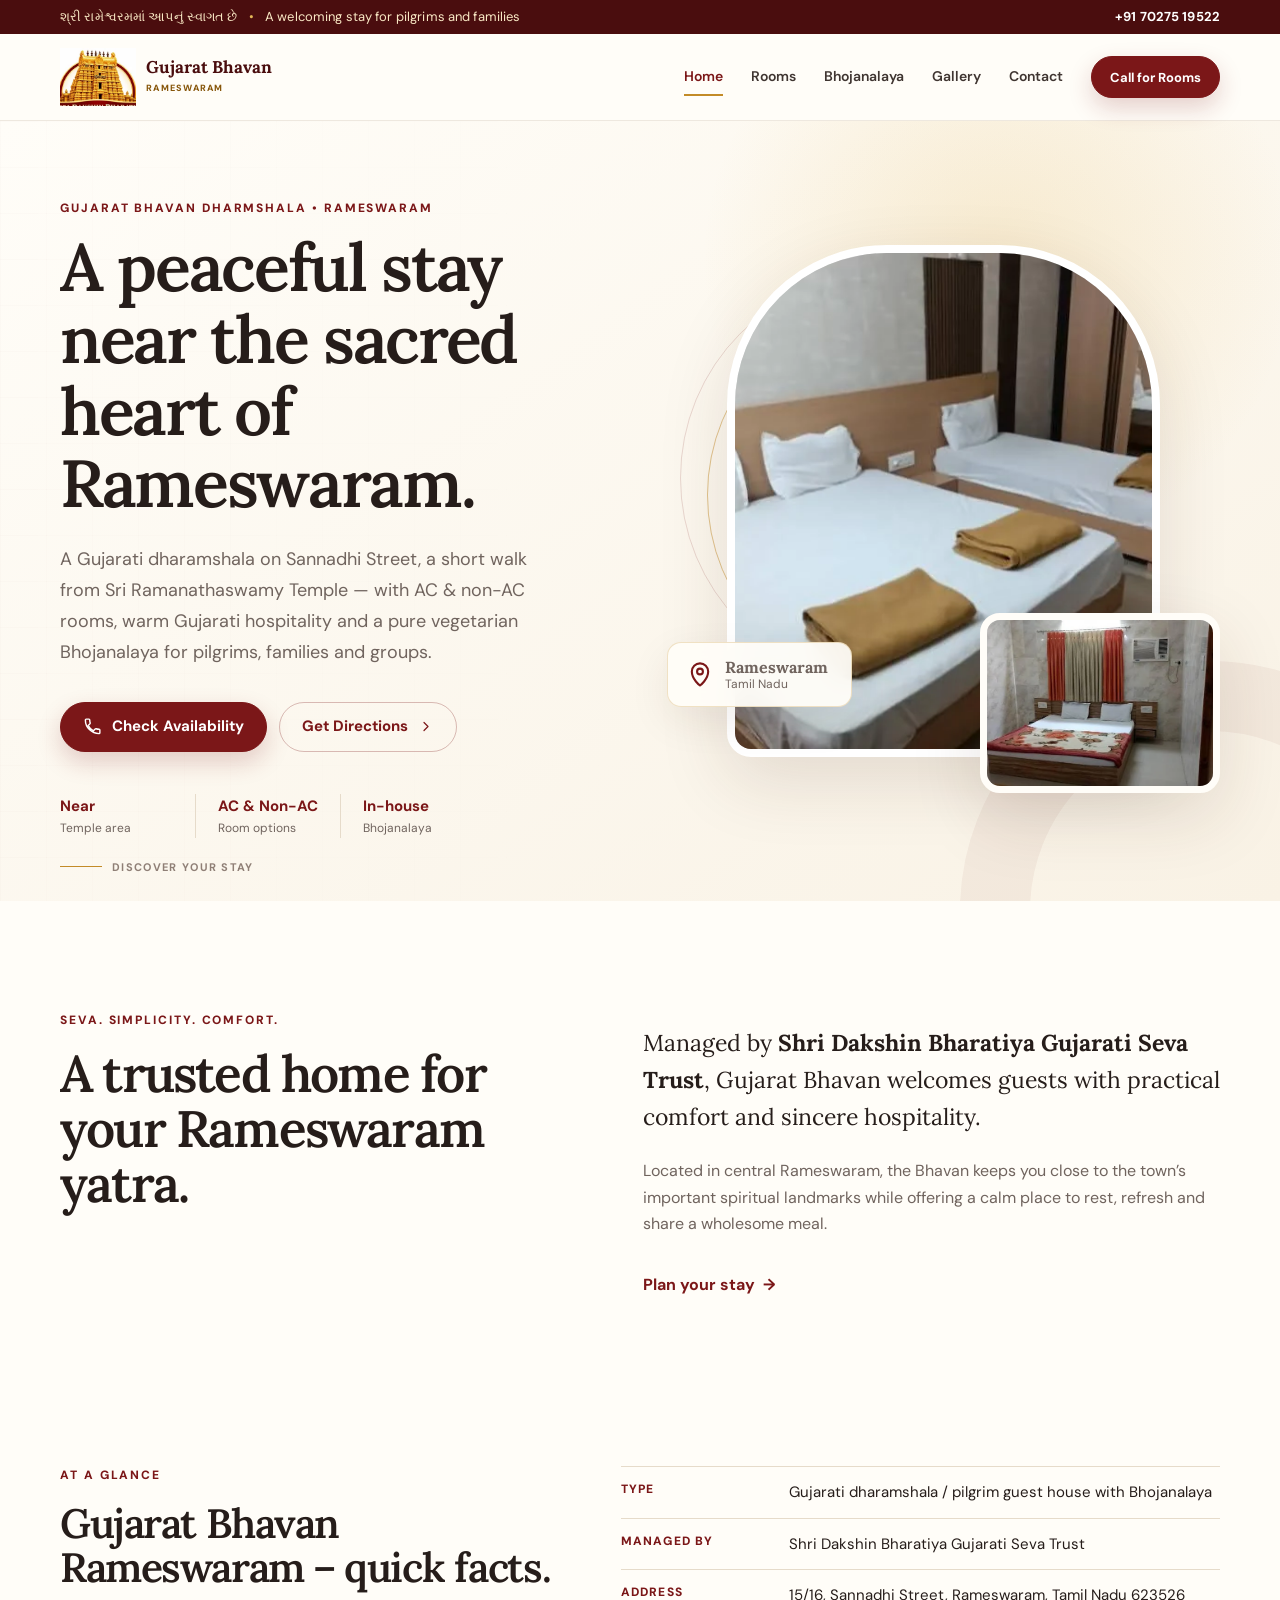
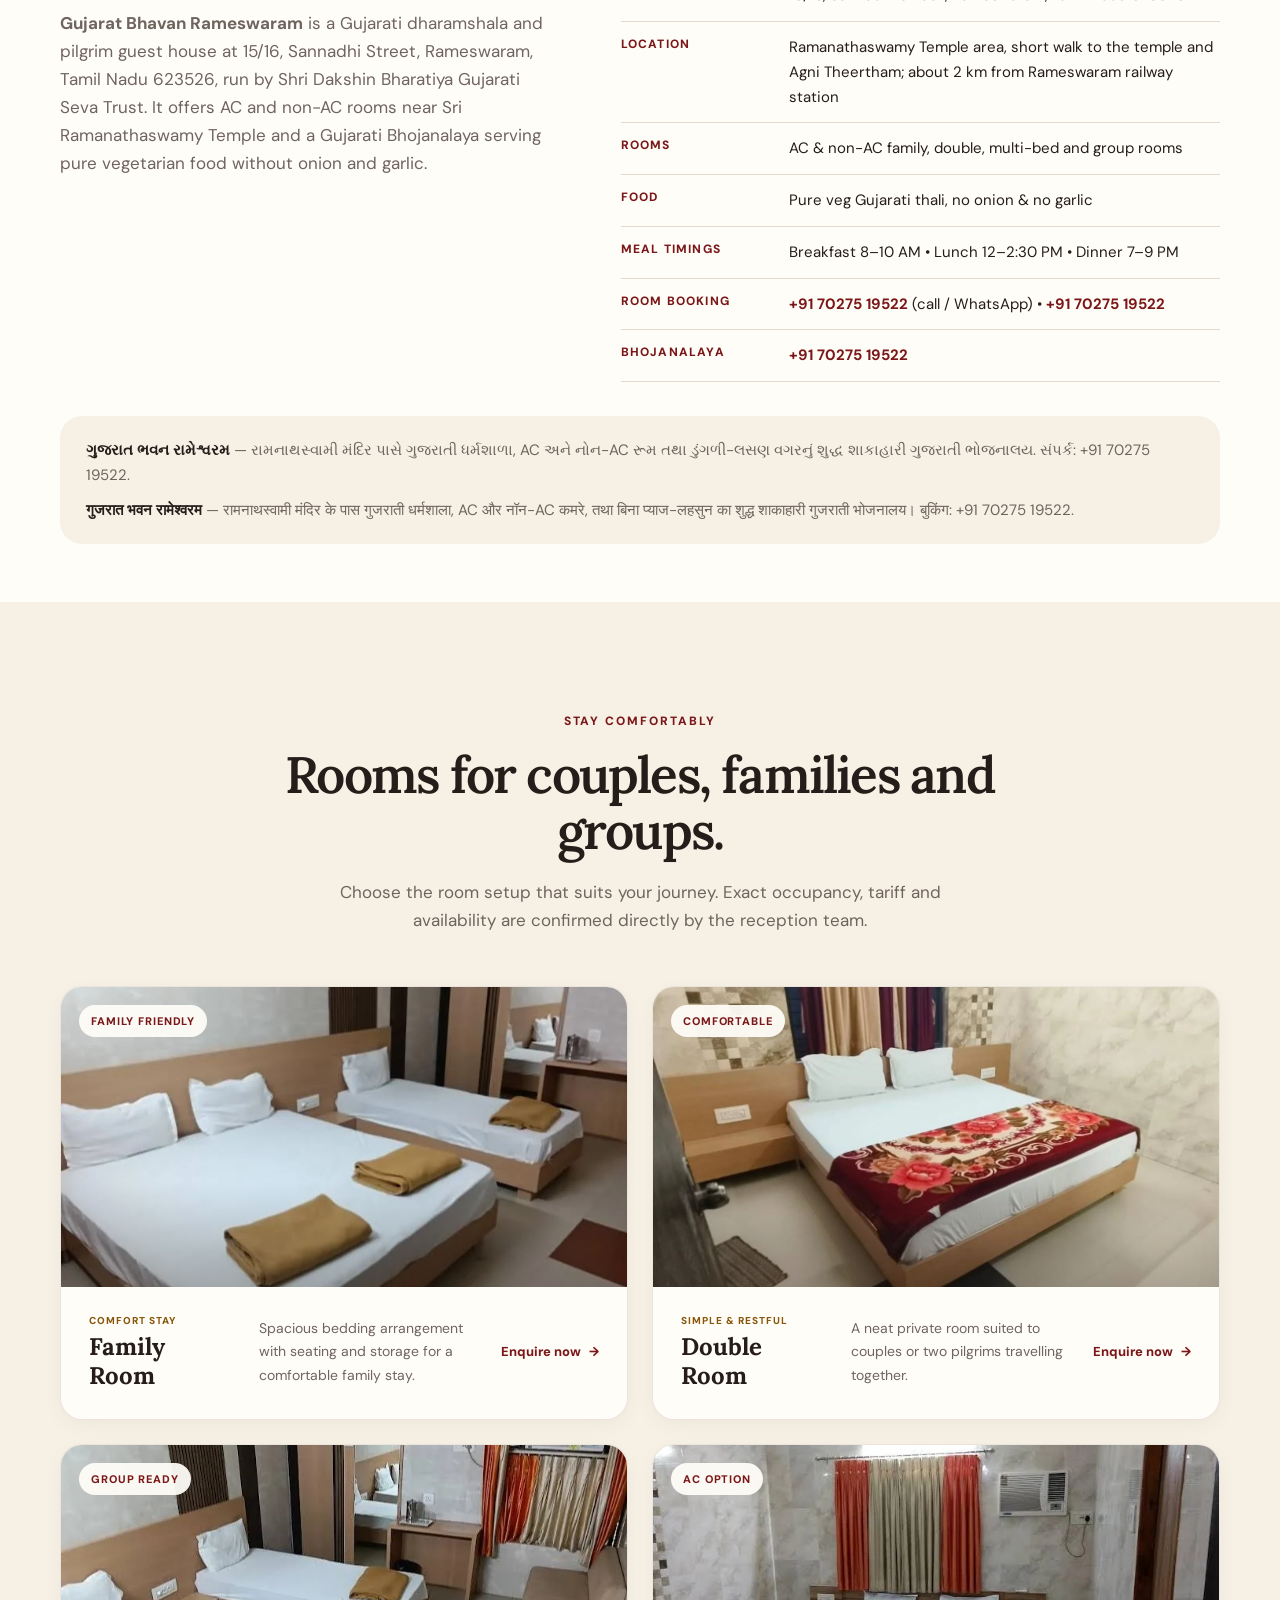
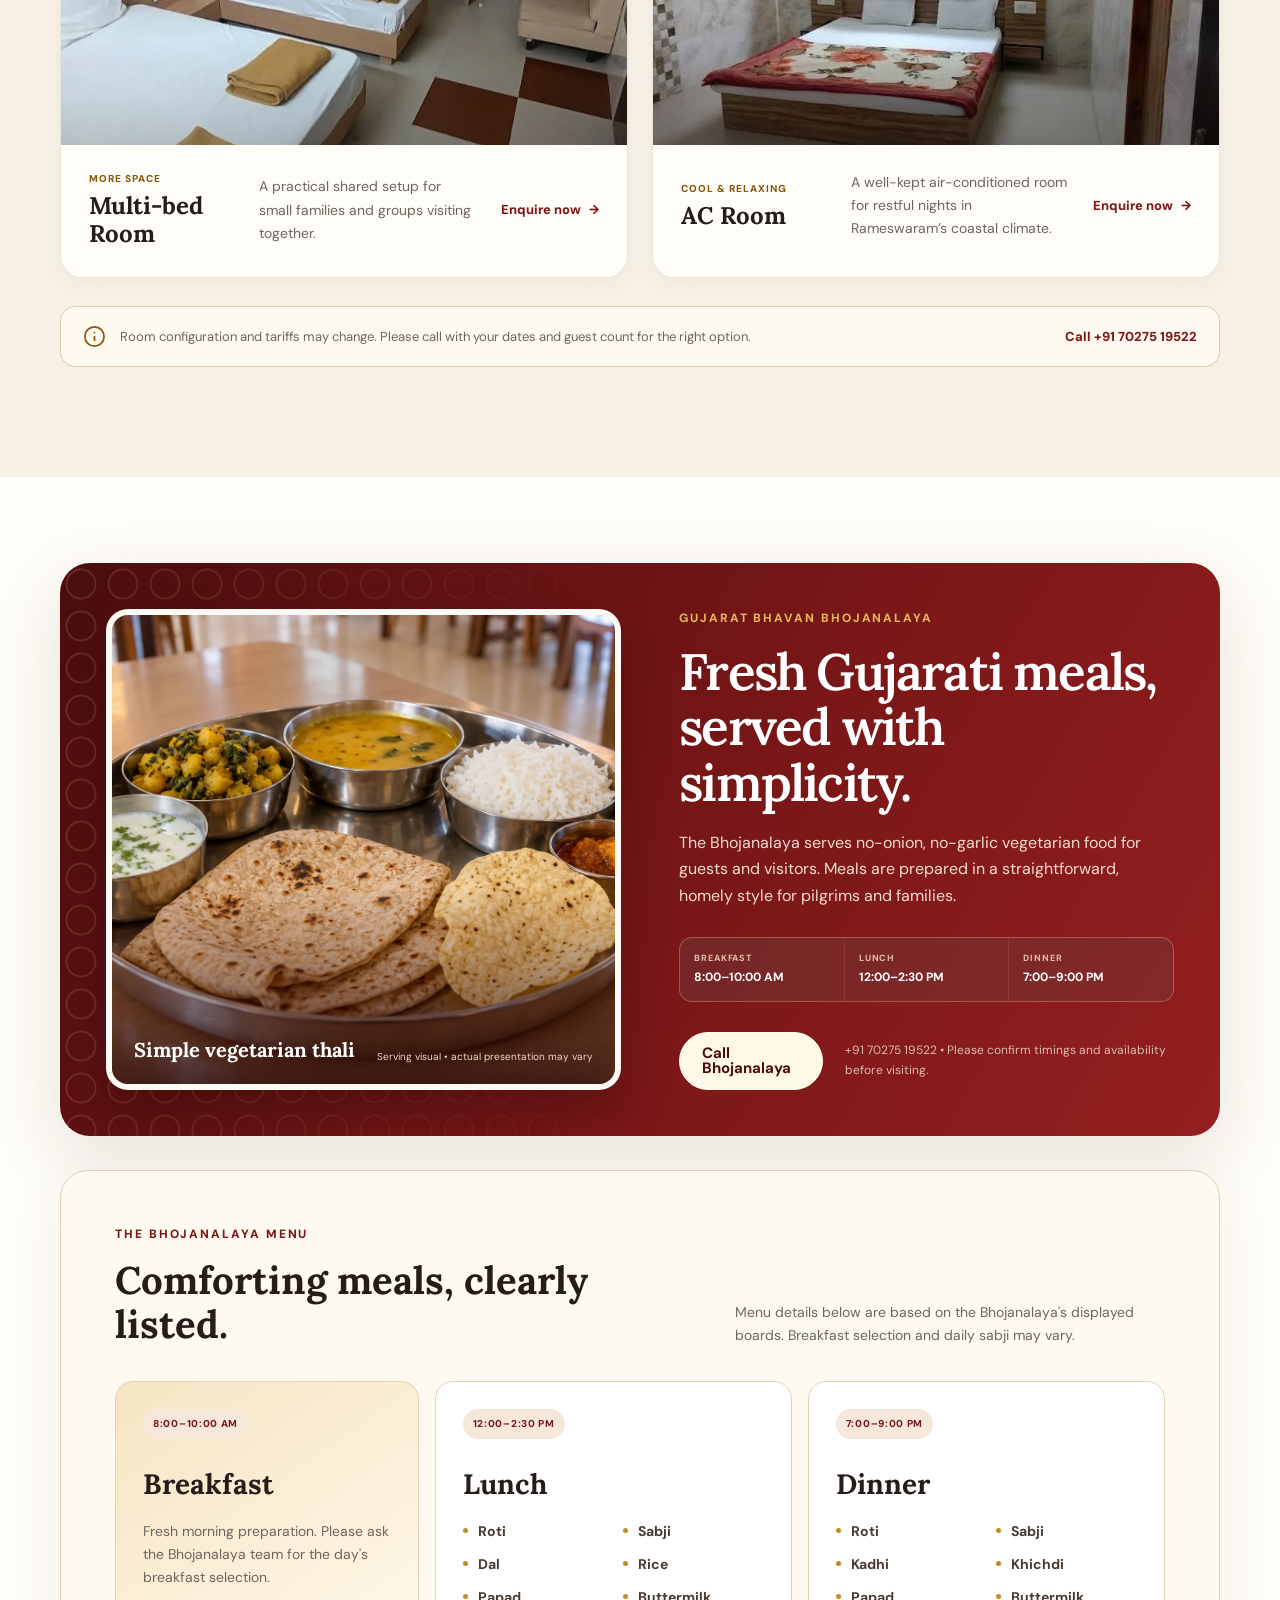
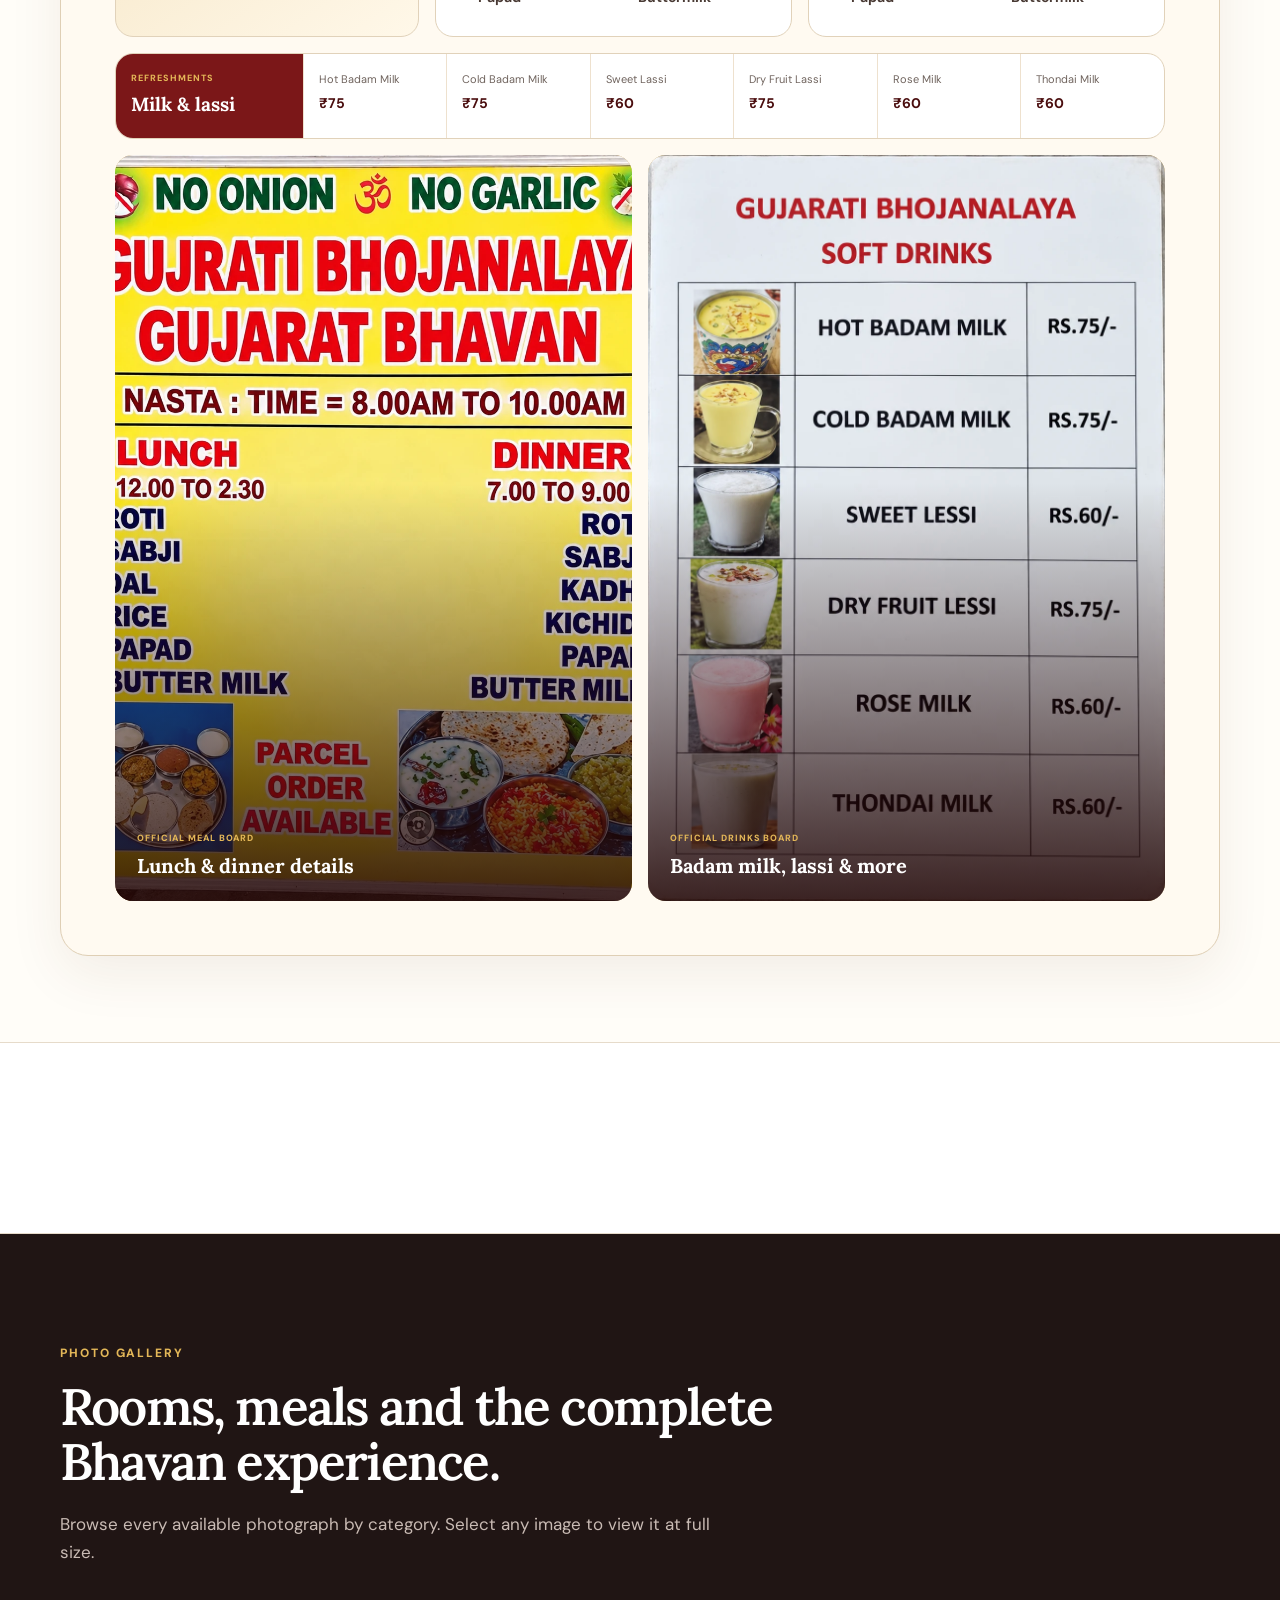
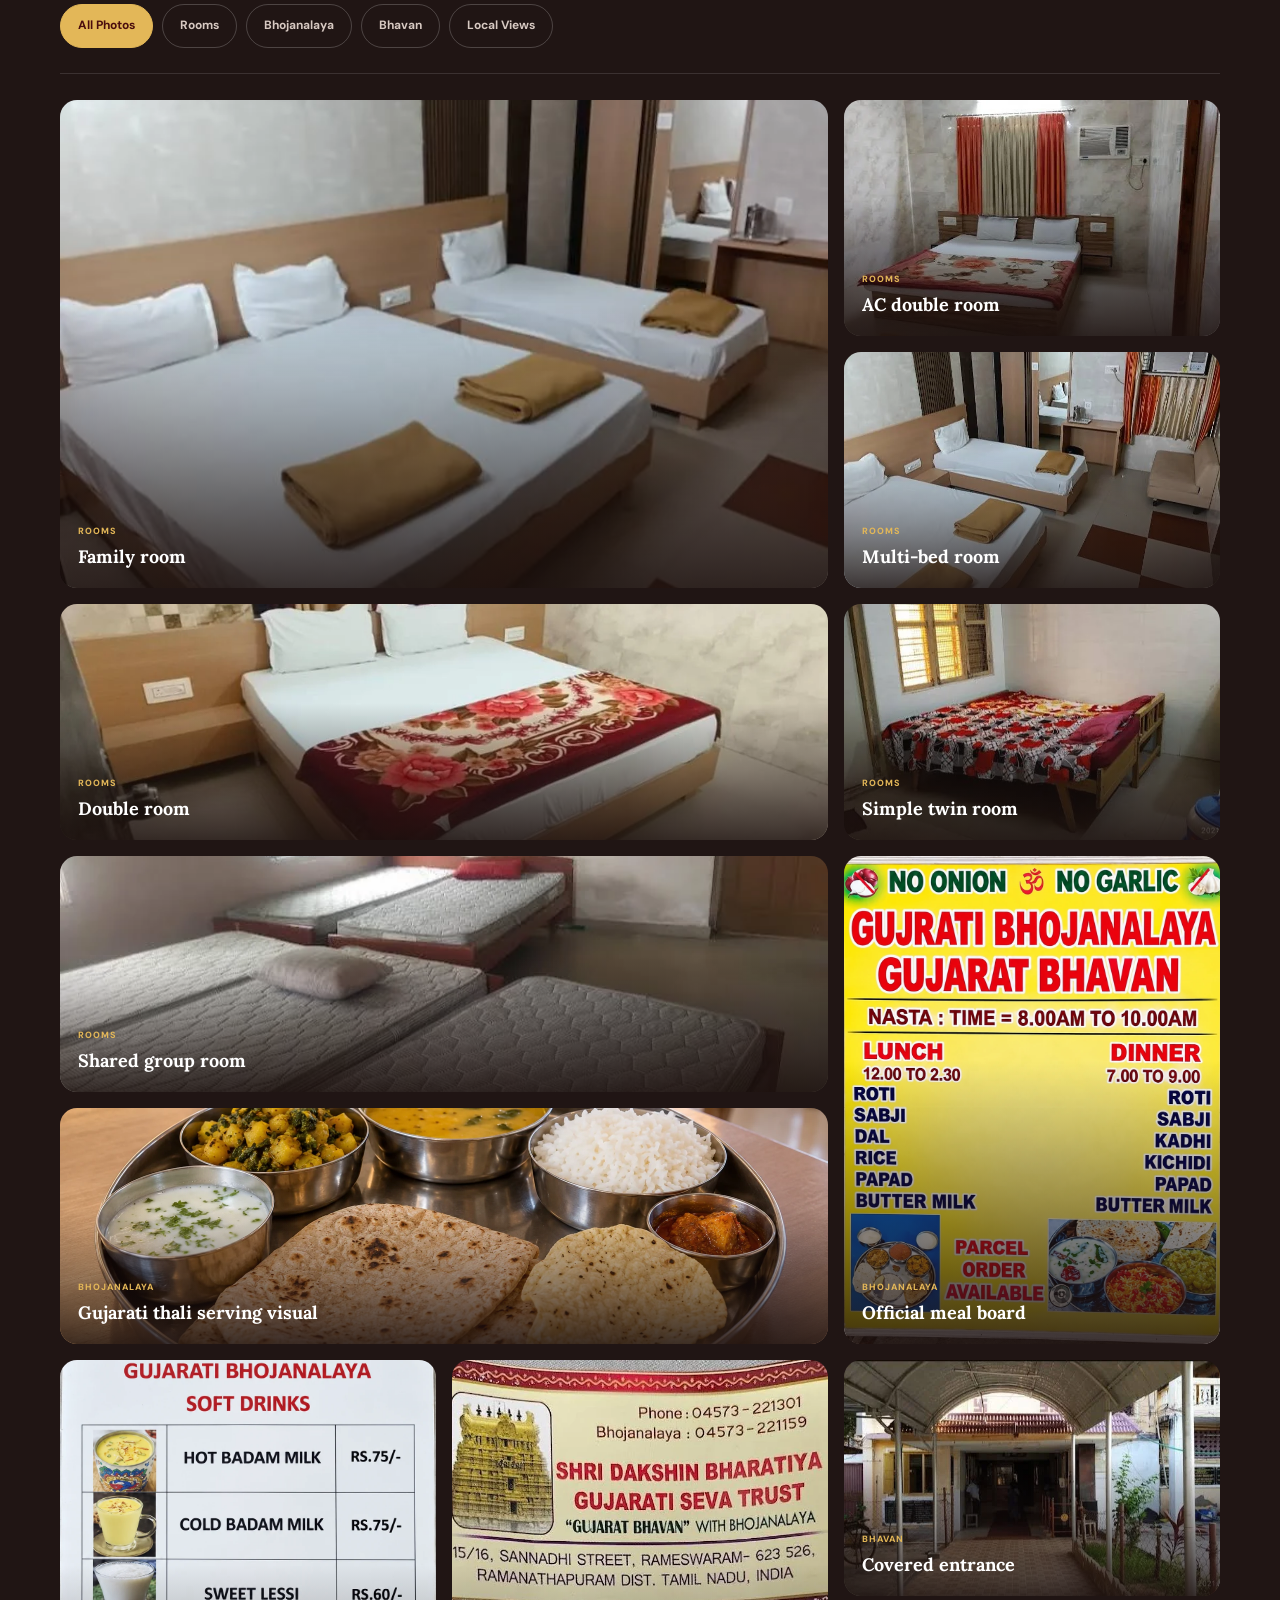
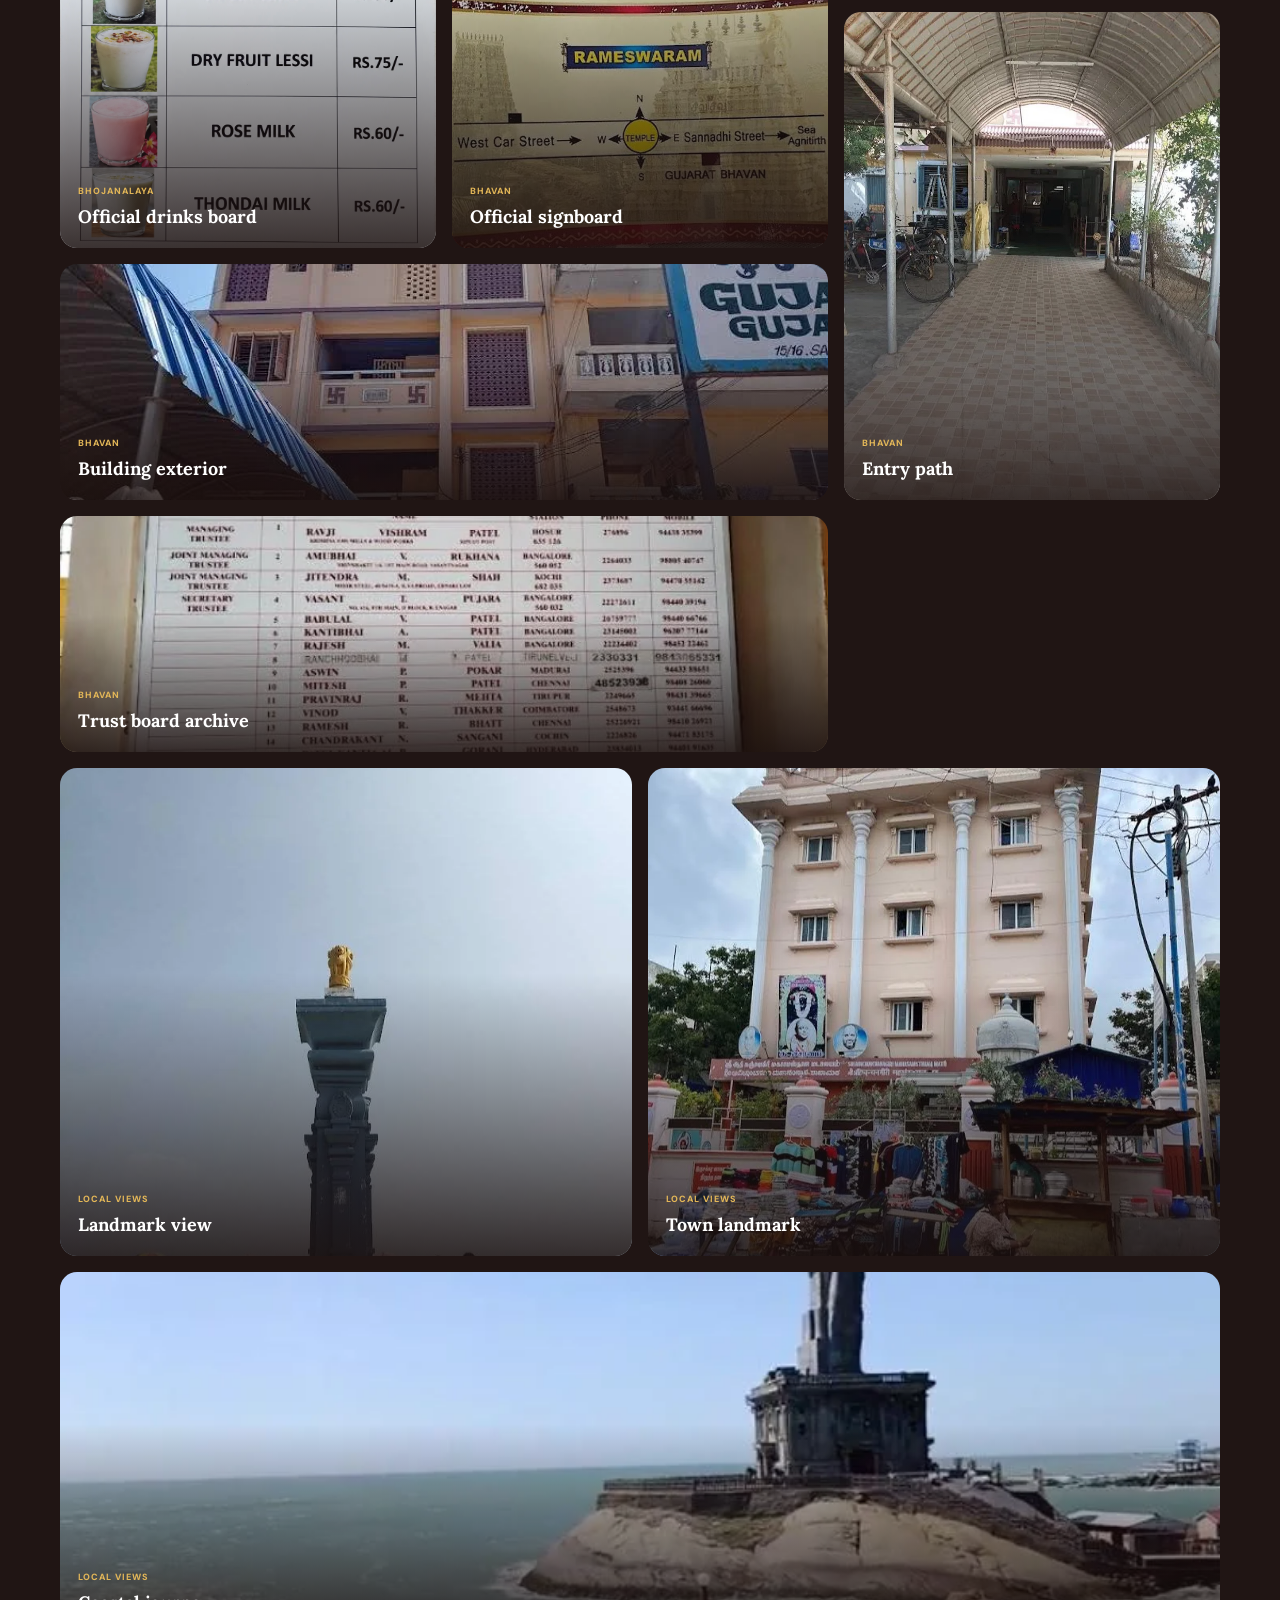
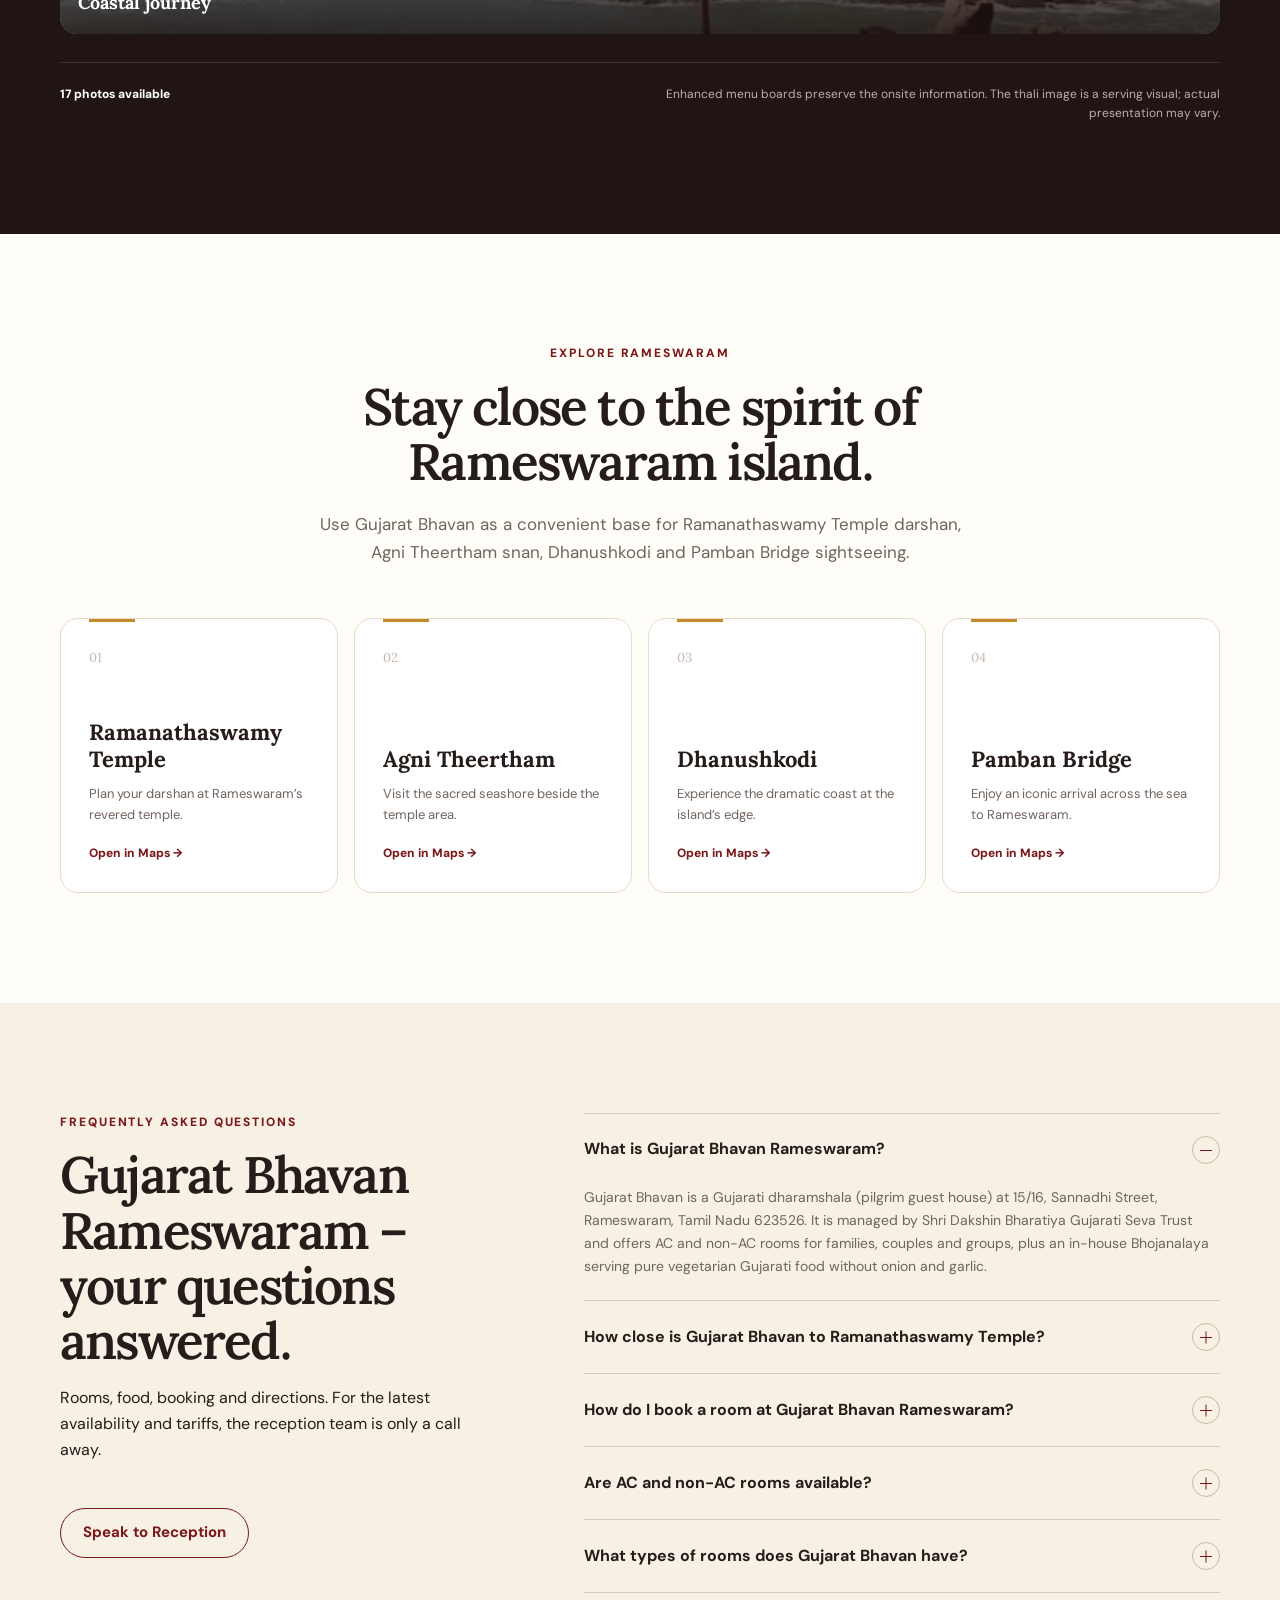
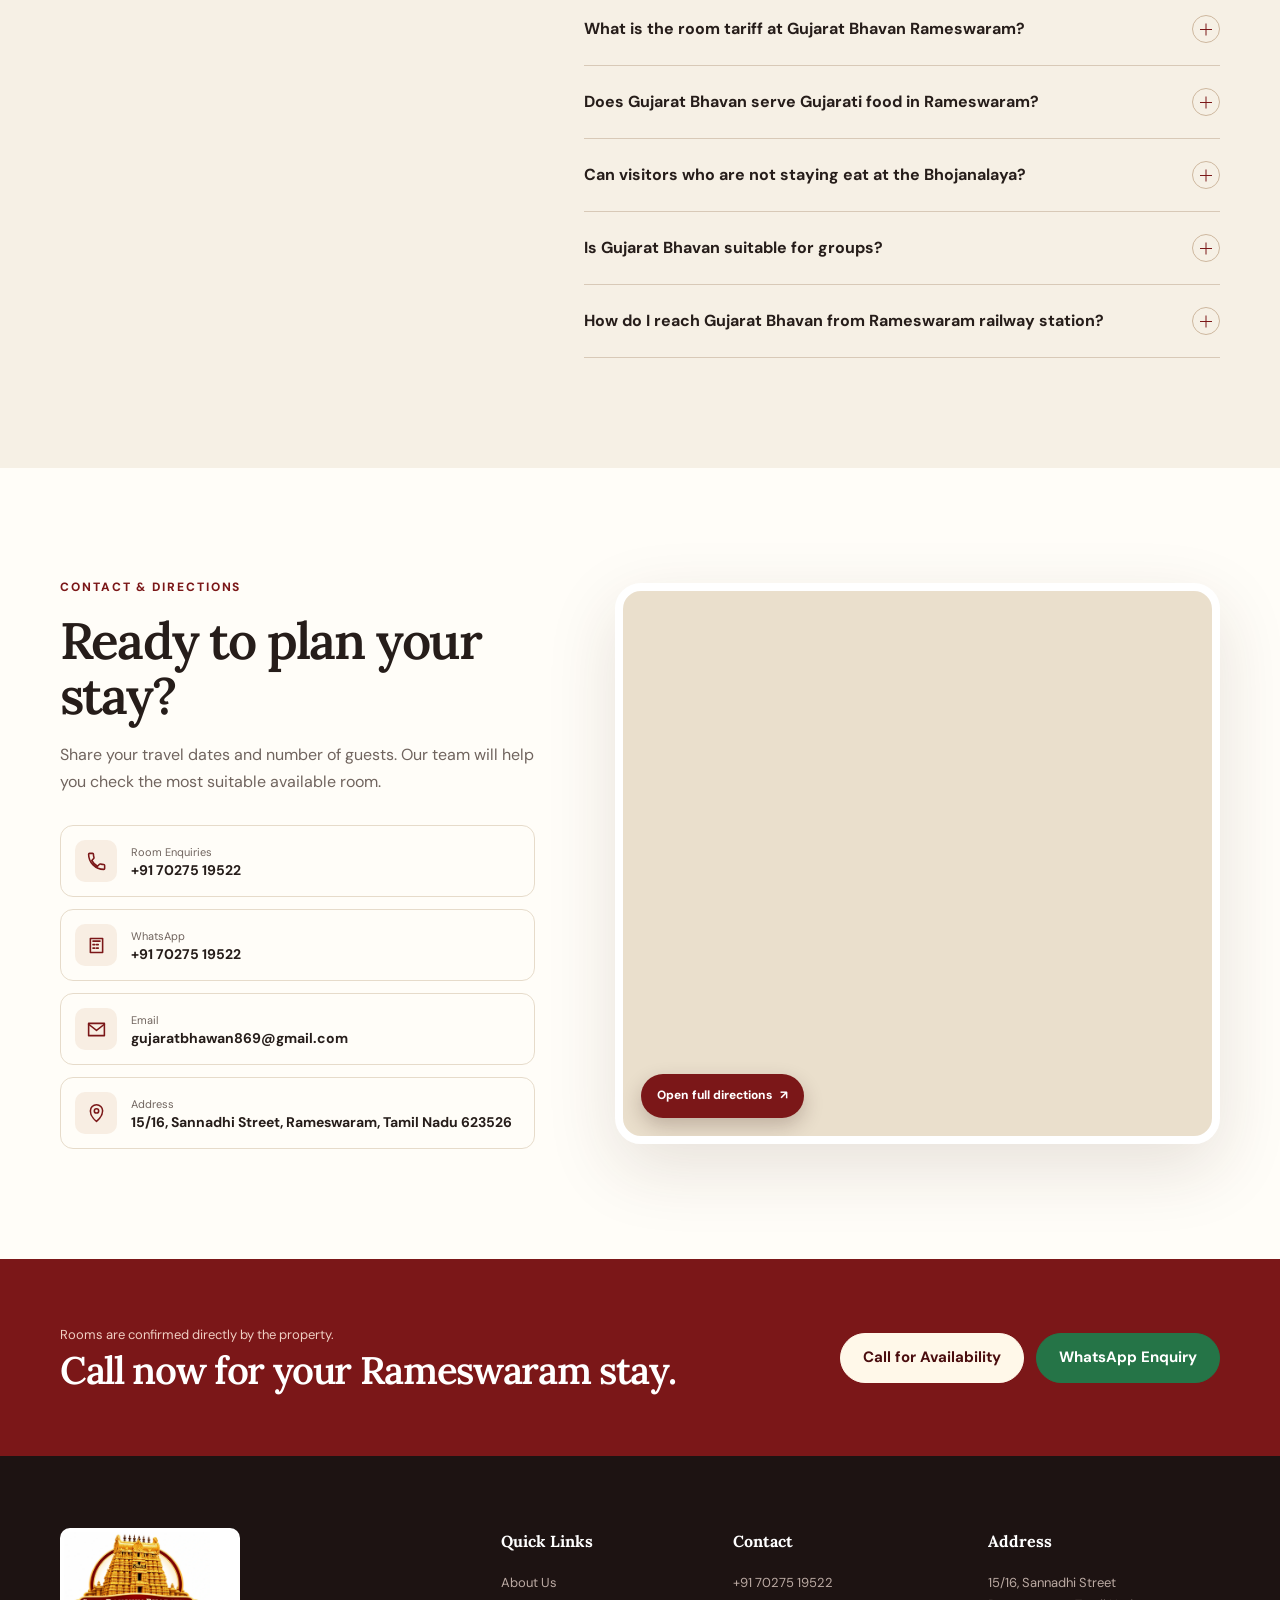
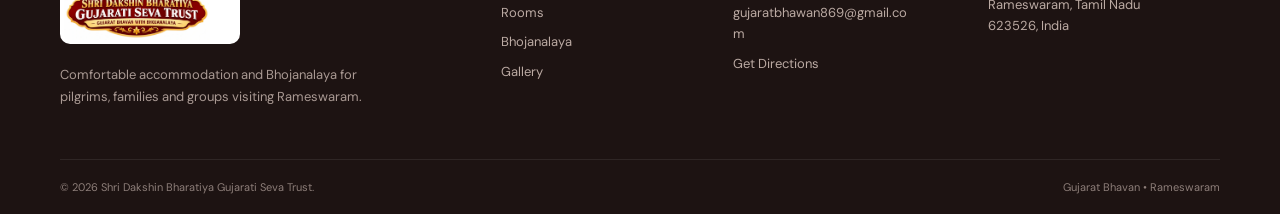
==== commit e2a7a557: "Fix gallery assets and consolidate contact number" ====
--- a/index.html
+++ b/index.html
@@ -44,7 +44,7 @@
   <link rel="stylesheet" href="styles.css">
   <script>document.documentElement.classList.add('js');</script>
   <script type="application/ld+json">
-  {"@context":"https://schema.org","@graph":[{"@type":["NGO","Organization"],"@id":"https://www.gujaratbhavandharmshala.in/#trust","name":"Shri Dakshin Bharatiya Gujarati Seva Trust","alternateName":"Dakshin Bharatiya Gujarati Seva Trust","url":"https://www.gujaratbhavandharmshala.in/","logo":{"@type":"ImageObject","url":"https://www.gujaratbhavandharmshala.in/assets/images/brand-logo.webp","width":177,"height":131},"email":"gujaratbhawan869@gmail.com","telephone":"+91-70275-19522","address":{"@type":"PostalAddress","streetAddress":"15/16, Sannadhi Street","addressLocality":"Rameswaram","addressRegion":"Tamil Nadu","postalCode":"623526","addressCountry":"IN"},"sameAs":["https://maps.app.goo.gl/mpGKnk4Ngvu2DnGs6"]},{"@type":"WebSite","@id":"https://www.gujaratbhavandharmshala.in/#website","url":"https://www.gujaratbhavandharmshala.in/","name":"Gujarat Bhavan Rameswaram","alternateName":["Gujarat Bhavan Dharmshala","Gujarat Bhavan Rameshwaram"],"inLanguage":"en-IN","publisher":{"@id":"https://www.gujaratbhavandharmshala.in/#trust"}},{"@type":["LodgingBusiness","Hostel"],"@id":"https://www.gujaratbhavandharmshala.in/#lodging","name":"Gujarat Bhavan Rameswaram","alternateName":["Gujarat Bhavan Dharmshala Rameswaram","Gujarat Bhavan Dharamshala Rameshwaram","Gujarati Bhavan Rameswaram","Gujarat Bhawan Rameswaram","Gujarati Dharamshala Rameswaram","ગુજરાત ભવન રામેશ્વરમ","गुजरात भवन रामेश्वरम"],"description":"Gujarati dharamshala in Rameswaram with AC and non-AC family, double, multi-bed and group rooms and a pure vegetarian no-onion, no-garlic Gujarati Bhojanalaya, on Sannadhi Street near Sri Ramanathaswamy Temple. Managed by Shri Dakshin Bharatiya Gujarati Seva Trust.","url":"https://www.gujaratbhavandharmshala.in/","telephone":"+91-70275-19522","email":"gujaratbhawan869@gmail.com","logo":"https://www.gujaratbhavandharmshala.in/assets/images/brand-logo.webp","image":["https://www.gujaratbhavandharmshala.in/assets/images/room-family.webp","https://www.gujaratbhavandharmshala.in/assets/images/room-triple.webp","https://www.gujaratbhavandharmshala.in/assets/images/room-double.webp","https://www.gujaratbhavandharmshala.in/assets/images/food/bhavan-exterior.webp","https://www.gujaratbhavandharmshala.in/assets/images/food/official-signboard.webp"],"priceRange":"₹","currenciesAccepted":"INR","address":{"@type":"PostalAddress","streetAddress":"15/16, Sannadhi Street","addressLocality":"Rameswaram","addressRegion":"Tamil Nadu","postalCode":"623526","addressCountry":"IN"},"geo":{"@type":"GeoCoordinates","latitude":9.28821,"longitude":79.3197},"hasMap":"https://maps.app.goo.gl/mpGKnk4Ngvu2DnGs6","areaServed":{"@type":"City","name":"Rameswaram"},"contactPoint":[{"@type":"ContactPoint","telephone":"+91-70275-19522","contactType":"reservations","areaServed":"IN","availableLanguage":["English","Hindi","Gujarati"]},{"@type":"ContactPoint","telephone":"+91-4573-221301","contactType":"customer service","areaServed":"IN"},{"@type":"ContactPoint","telephone":"+91-4573-221159","contactType":"Bhojanalaya enquiries","areaServed":"IN"}],"amenityFeature":[{"@type":"LocationFeatureSpecification","name":"Air-conditioned rooms","value":true},{"@type":"LocationFeatureSpecification","name":"Non-air-conditioned rooms","value":true},{"@type":"LocationFeatureSpecification","name":"Family rooms","value":true},{"@type":"LocationFeatureSpecification","name":"Group / dormitory-style rooms","value":true},{"@type":"LocationFeatureSpecification","name":"Pure vegetarian Bhojanalaya (no onion, no garlic)","value":true},{"@type":"LocationFeatureSpecification","name":"Walking distance to Ramanathaswamy Temple","value":true}],"audience":{"@type":"Audience","audienceType":"Pilgrims, families and yatra groups"},"parentOrganization":{"@id":"https://www.gujaratbhavandharmshala.in/#trust"},"containsPlace":{"@id":"https://www.gujaratbhavandharmshala.in/bhojanalaya.html#bhojanalaya"},"keywords":"Gujarat Bhavan Rameswaram, Gujarati dharamshala Rameswaram, dharmshala near Rameswaram temple, Gujarati bhojanalaya Rameswaram, no onion no garlic food Rameswaram, budget rooms near Ramanathaswamy Temple"},{"@type":"Restaurant","@id":"https://www.gujaratbhavandharmshala.in/bhojanalaya.html#bhojanalaya","name":"Gujarat Bhavan Bhojanalaya","alternateName":["Gujarati Bhojanalaya Rameswaram","Gujarat Bhavan Restaurant Rameswaram"],"description":"Pure vegetarian Gujarati Bhojanalaya in Rameswaram serving no-onion, no-garlic breakfast, Gujarati thali lunch and dinner near Ramanathaswamy Temple.","url":"https://www.gujaratbhavandharmshala.in/bhojanalaya.html","telephone":"+91-4573-221159","image":["https://www.gujaratbhavandharmshala.in/assets/images/food/gujarati-thali-generated.webp","https://www.gujaratbhavandharmshala.in/assets/images/food/bhojanalaya-menu-enhanced.webp"],"servesCuisine":["Gujarati","Indian Vegetarian","No onion no garlic (Satvik)"],"priceRange":"₹","acceptsReservations":false,"address":{"@type":"PostalAddress","streetAddress":"15/16, Sannadhi Street","addressLocality":"Rameswaram","addressRegion":"Tamil Nadu","postalCode":"623526","addressCountry":"IN"},"geo":{"@type":"GeoCoordinates","latitude":9.28821,"longitude":79.3197},"hasMap":"https://maps.app.goo.gl/mpGKnk4Ngvu2DnGs6","openingHoursSpecification":[{"@type":"OpeningHoursSpecification","dayOfWeek":["Monday","Tuesday","Wednesday","Thursday","Friday","Saturday","Sunday"],"opens":"08:00","closes":"10:00","name":"Breakfast"},{"@type":"OpeningHoursSpecification","dayOfWeek":["Monday","Tuesday","Wednesday","Thursday","Friday","Saturday","Sunday"],"opens":"12:00","closes":"14:30","name":"Lunch"},{"@type":"OpeningHoursSpecification","dayOfWeek":["Monday","Tuesday","Wednesday","Thursday","Friday","Saturday","Sunday"],"opens":"19:00","closes":"21:00","name":"Dinner"}],"hasMenu":{"@type":"Menu","name":"Gujarat Bhavan Bhojanalaya Menu","hasMenuSection":[{"@type":"MenuSection","name":"Lunch (12:00–2:30 PM)","hasMenuItem":[{"@type":"MenuItem","name":"Roti","suitableForDiet":"https://schema.org/VegetarianDiet"},{"@type":"MenuItem","name":"Sabji","suitableForDiet":"https://schema.org/VegetarianDiet"},{"@type":"MenuItem","name":"Dal","suitableForDiet":"https://schema.org/VegetarianDiet"},{"@type":"MenuItem","name":"Rice","suitableForDiet":"https://schema.org/VegetarianDiet"},{"@type":"MenuItem","name":"Papad","suitableForDiet":"https://schema.org/VegetarianDiet"},{"@type":"MenuItem","name":"Buttermilk","suitableForDiet":"https://schema.org/VegetarianDiet"}]},{"@type":"MenuSection","name":"Dinner (7:00–9:00 PM)","hasMenuItem":[{"@type":"MenuItem","name":"Roti","suitableForDiet":"https://schema.org/VegetarianDiet"},{"@type":"MenuItem","name":"Sabji","suitableForDiet":"https://schema.org/VegetarianDiet"},{"@type":"MenuItem","name":"Kadhi","suitableForDiet":"https://schema.org/VegetarianDiet"},{"@type":"MenuItem","name":"Khichdi","suitableForDiet":"https://schema.org/VegetarianDiet"},{"@type":"MenuItem","name":"Papad","suitableForDiet":"https://schema.org/VegetarianDiet"},{"@type":"MenuItem","name":"Buttermilk","suitableForDiet":"https://schema.org/VegetarianDiet"}]},{"@type":"MenuSection","name":"Milk & Lassi","hasMenuItem":[{"@type":"MenuItem","name":"Hot Badam Milk","offers":{"@type":"Offer","price":75,"priceCurrency":"INR"}},{"@type":"MenuItem","name":"Cold Badam Milk","offers":{"@type":"Offer","price":75,"priceCurrency":"INR"}},{"@type":"MenuItem","name":"Sweet Lassi","offers":{"@type":"Offer","price":60,"priceCurrency":"INR"}},{"@type":"MenuItem","name":"Dry Fruit Lassi","offers":{"@type":"Offer","price":75,"priceCurrency":"INR"}},{"@type":"MenuItem","name":"Rose Milk","offers":{"@type":"Offer","price":60,"priceCurrency":"INR"}},{"@type":"MenuItem","name":"Thondai Milk","offers":{"@type":"Offer","price":60,"priceCurrency":"INR"}}]}]},"parentOrganization":{"@id":"https://www.gujaratbhavandharmshala.in/#trust"},"containedInPlace":{"@id":"https://www.gujaratbhavandharmshala.in/#lodging"}},{"@type":"WebPage","@id":"https://www.gujaratbhavandharmshala.in/#webpage","url":"https://www.gujaratbhavandharmshala.in/","name":"Gujarat Bhavan Rameswaram | Gujarati Dharamshala & Bhojanalaya","description":"Gujarat Bhavan Dharmshala, Rameswaram – AC & non-AC rooms near Ramanathaswamy Temple with a pure veg no-onion, no-garlic Gujarati Bhojanalaya. Call +91 70275 19522.","inLanguage":"en-IN","isPartOf":{"@id":"https://www.gujaratbhavandharmshala.in/#website"},"about":{"@id":"https://www.gujaratbhavandharmshala.in/#lodging"},"primaryImageOfPage":{"@type":"ImageObject","url":"https://www.gujaratbhavandharmshala.in/assets/images/room-family.webp"},"breadcrumb":{"@id":"https://www.gujaratbhavandharmshala.in/#breadcrumb"},"dateModified":"2026-10-23"},{"@type":"BreadcrumbList","@id":"https://www.gujaratbhavandharmshala.in/#breadcrumb","itemListElement":[{"@type":"ListItem","position":1,"name":"Home","item":"https://www.gujaratbhavandharmshala.in/"}]},{"@type":"FAQPage","@id":"https://www.gujaratbhavandharmshala.in/#faq","mainEntity":[{"@type":"Question","name":"What is Gujarat Bhavan Rameswaram?","acceptedAnswer":{"@type":"Answer","text":"Gujarat Bhavan is a Gujarati dharamshala (pilgrim guest house) at 15/16, Sannadhi Street, Rameswaram, Tamil Nadu 623526. It is managed by Shri Dakshin Bharatiya Gujarati Seva Trust and offers AC and non-AC rooms for families, couples and groups, plus an in-house Bhojanalaya serving pure vegetarian Gujarati food without onion and garlic."}},{"@type":"Question","name":"How close is Gujarat Bhavan to Ramanathaswamy Temple?","acceptedAnswer":{"@type":"Answer","text":"Gujarat Bhavan is on Sannadhi Street in the temple area of Rameswaram, a short walk from Sri Ramanathaswamy Temple and Agni Theertham. It is a convenient base for darshan, the 22 theertham snan and local sightseeing."}},{"@type":"Question","name":"How do I book a room at Gujarat Bhavan Rameswaram?","acceptedAnswer":{"@type":"Answer","text":"Call +91 70275 19522 or the landline 04573 221 301, or send a WhatsApp message to +91 70275 19522 with your arrival date, number of nights and guest count. The reception team confirms the suitable available room directly."}},{"@type":"Question","name":"Are AC and non-AC rooms available?","acceptedAnswer":{"@type":"Answer","text":"Yes. Both AC and non-AC rooms may be available. Please mention your preference when you enquire, as availability varies by date."}},{"@type":"Question","name":"What types of rooms does Gujarat Bhavan have?","acceptedAnswer":{"@type":"Answer","text":"Gujarat Bhavan has family rooms, double rooms, multi-bed rooms and shared group rooms, with AC options. It suits couples, families and pilgrim groups (yatra groups) visiting Rameswaram."}},{"@type":"Question","name":"What is the room tariff at Gujarat Bhavan Rameswaram?","acceptedAnswer":{"@type":"Answer","text":"Room tariffs depend on the room type, AC or non-AC choice and the season. Please call +91 70275 19522 for the current tariff and availability for your dates."}},{"@type":"Question","name":"Does Gujarat Bhavan serve Gujarati food in Rameswaram?","acceptedAnswer":{"@type":"Answer","text":"Yes. The Gujarat Bhavan Bhojanalaya serves pure vegetarian Gujarati meals without onion and garlic. Breakfast is 8:00–10:00 AM, lunch (roti, sabji, dal, rice, papad, buttermilk) is 12:00–2:30 PM and dinner (roti, sabji, kadhi, khichdi, papad, buttermilk) is 7:00–9:00 PM. Call the Bhojanalaya on 04573 221 159 to confirm."}},{"@type":"Question","name":"Can visitors who are not staying eat at the Bhojanalaya?","acceptedAnswer":{"@type":"Answer","text":"Yes. The Bhojanalaya serves both staying guests and visitors. Please call 04573 221 159 to confirm the day's timings before visiting."}},{"@type":"Question","name":"Is Gujarat Bhavan suitable for groups?","acceptedAnswer":{"@type":"Answer","text":"Yes. Families and pilgrim groups are welcome. Share the total number of guests so the team can suggest a suitable room arrangement."}},{"@type":"Question","name":"How do I reach Gujarat Bhavan from Rameswaram railway station?","acceptedAnswer":{"@type":"Answer","text":"Gujarat Bhavan is about 2 km from Rameswaram railway station and the town bus stand. Autos are easily available; ask for Gujarat Bhavan, Sannadhi Street, near the Ramanathaswamy Temple. The nearest airport is Madurai."}}]}]}
+  {"@context":"https://schema.org","@graph":[{"@type":["NGO","Organization"],"@id":"https://www.gujaratbhavandharmshala.in/#trust","name":"Shri Dakshin Bharatiya Gujarati Seva Trust","alternateName":"Dakshin Bharatiya Gujarati Seva Trust","url":"https://www.gujaratbhavandharmshala.in/","logo":{"@type":"ImageObject","url":"https://www.gujaratbhavandharmshala.in/assets/images/brand-logo.webp","width":177,"height":131},"email":"gujaratbhawan869@gmail.com","telephone":"+91-70275-19522","address":{"@type":"PostalAddress","streetAddress":"15/16, Sannadhi Street","addressLocality":"Rameswaram","addressRegion":"Tamil Nadu","postalCode":"623526","addressCountry":"IN"},"sameAs":["https://maps.app.goo.gl/mpGKnk4Ngvu2DnGs6"]},{"@type":"WebSite","@id":"https://www.gujaratbhavandharmshala.in/#website","url":"https://www.gujaratbhavandharmshala.in/","name":"Gujarat Bhavan Rameswaram","alternateName":["Gujarat Bhavan Dharmshala","Gujarat Bhavan Rameshwaram"],"inLanguage":"en-IN","publisher":{"@id":"https://www.gujaratbhavandharmshala.in/#trust"}},{"@type":["LodgingBusiness","Hostel"],"@id":"https://www.gujaratbhavandharmshala.in/#lodging","name":"Gujarat Bhavan Rameswaram","alternateName":["Gujarat Bhavan Dharmshala Rameswaram","Gujarat Bhavan Dharamshala Rameshwaram","Gujarati Bhavan Rameswaram","Gujarat Bhawan Rameswaram","Gujarati Dharamshala Rameswaram","ગુજરાત ભવન રામેશ્વરમ","गुजरात भवन रामेश्वरम"],"description":"Gujarati dharamshala in Rameswaram with AC and non-AC family, double, multi-bed and group rooms and a pure vegetarian no-onion, no-garlic Gujarati Bhojanalaya, on Sannadhi Street near Sri Ramanathaswamy Temple. Managed by Shri Dakshin Bharatiya Gujarati Seva Trust.","url":"https://www.gujaratbhavandharmshala.in/","telephone":"+91-70275-19522","email":"gujaratbhawan869@gmail.com","logo":"https://www.gujaratbhavandharmshala.in/assets/images/brand-logo.webp","image":["https://www.gujaratbhavandharmshala.in/assets/images/room-family.webp","https://www.gujaratbhavandharmshala.in/assets/images/room-triple.webp","https://www.gujaratbhavandharmshala.in/assets/images/room-double.webp","https://www.gujaratbhavandharmshala.in/assets/images/food/bhavan-exterior.webp","https://www.gujaratbhavandharmshala.in/assets/images/food/official-signboard.webp"],"priceRange":"₹","currenciesAccepted":"INR","address":{"@type":"PostalAddress","streetAddress":"15/16, Sannadhi Street","addressLocality":"Rameswaram","addressRegion":"Tamil Nadu","postalCode":"623526","addressCountry":"IN"},"geo":{"@type":"GeoCoordinates","latitude":9.28821,"longitude":79.3197},"hasMap":"https://maps.app.goo.gl/mpGKnk4Ngvu2DnGs6","areaServed":{"@type":"City","name":"Rameswaram"},"contactPoint":[{"@type":"ContactPoint","telephone":"+91-70275-19522","contactType":"reservations","areaServed":"IN","availableLanguage":["English","Hindi","Gujarati"]},{"@type":"ContactPoint","telephone":"+91-70275-19522","contactType":"customer service","areaServed":"IN"},{"@type":"ContactPoint","telephone":"+91-70275-19522","contactType":"Bhojanalaya enquiries","areaServed":"IN"}],"amenityFeature":[{"@type":"LocationFeatureSpecification","name":"Air-conditioned rooms","value":true},{"@type":"LocationFeatureSpecification","name":"Non-air-conditioned rooms","value":true},{"@type":"LocationFeatureSpecification","name":"Family rooms","value":true},{"@type":"LocationFeatureSpecification","name":"Group / dormitory-style rooms","value":true},{"@type":"LocationFeatureSpecification","name":"Pure vegetarian Bhojanalaya (no onion, no garlic)","value":true},{"@type":"LocationFeatureSpecification","name":"Walking distance to Ramanathaswamy Temple","value":true}],"audience":{"@type":"Audience","audienceType":"Pilgrims, families and yatra groups"},"parentOrganization":{"@id":"https://www.gujaratbhavandharmshala.in/#trust"},"containsPlace":{"@id":"https://www.gujaratbhavandharmshala.in/bhojanalaya.html#bhojanalaya"},"keywords":"Gujarat Bhavan Rameswaram, Gujarati dharamshala Rameswaram, dharmshala near Rameswaram temple, Gujarati bhojanalaya Rameswaram, no onion no garlic food Rameswaram, budget rooms near Ramanathaswamy Temple"},{"@type":"Restaurant","@id":"https://www.gujaratbhavandharmshala.in/bhojanalaya.html#bhojanalaya","name":"Gujarat Bhavan Bhojanalaya","alternateName":["Gujarati Bhojanalaya Rameswaram","Gujarat Bhavan Restaurant Rameswaram"],"description":"Pure vegetarian Gujarati Bhojanalaya in Rameswaram serving no-onion, no-garlic breakfast, Gujarati thali lunch and dinner near Ramanathaswamy Temple.","url":"https://www.gujaratbhavandharmshala.in/bhojanalaya.html","telephone":"+91-70275-19522","image":["https://www.gujaratbhavandharmshala.in/assets/images/food/gujarati-thali-generated.webp","https://www.gujaratbhavandharmshala.in/assets/images/food/bhojanalaya-menu-enhanced.webp"],"servesCuisine":["Gujarati","Indian Vegetarian","No onion no garlic (Satvik)"],"priceRange":"₹","acceptsReservations":false,"address":{"@type":"PostalAddress","streetAddress":"15/16, Sannadhi Street","addressLocality":"Rameswaram","addressRegion":"Tamil Nadu","postalCode":"623526","addressCountry":"IN"},"geo":{"@type":"GeoCoordinates","latitude":9.28821,"longitude":79.3197},"hasMap":"https://maps.app.goo.gl/mpGKnk4Ngvu2DnGs6","openingHoursSpecification":[{"@type":"OpeningHoursSpecification","dayOfWeek":["Monday","Tuesday","Wednesday","Thursday","Friday","Saturday","Sunday"],"opens":"08:00","closes":"10:00","name":"Breakfast"},{"@type":"OpeningHoursSpecification","dayOfWeek":["Monday","Tuesday","Wednesday","Thursday","Friday","Saturday","Sunday"],"opens":"12:00","closes":"14:30","name":"Lunch"},{"@type":"OpeningHoursSpecification","dayOfWeek":["Monday","Tuesday","Wednesday","Thursday","Friday","Saturday","Sunday"],"opens":"19:00","closes":"21:00","name":"Dinner"}],"hasMenu":{"@type":"Menu","name":"Gujarat Bhavan Bhojanalaya Menu","hasMenuSection":[{"@type":"MenuSection","name":"Lunch (12:00–2:30 PM)","hasMenuItem":[{"@type":"MenuItem","name":"Roti","suitableForDiet":"https://schema.org/VegetarianDiet"},{"@type":"MenuItem","name":"Sabji","suitableForDiet":"https://schema.org/VegetarianDiet"},{"@type":"MenuItem","name":"Dal","suitableForDiet":"https://schema.org/VegetarianDiet"},{"@type":"MenuItem","name":"Rice","suitableForDiet":"https://schema.org/VegetarianDiet"},{"@type":"MenuItem","name":"Papad","suitableForDiet":"https://schema.org/VegetarianDiet"},{"@type":"MenuItem","name":"Buttermilk","suitableForDiet":"https://schema.org/VegetarianDiet"}]},{"@type":"MenuSection","name":"Dinner (7:00–9:00 PM)","hasMenuItem":[{"@type":"MenuItem","name":"Roti","suitableForDiet":"https://schema.org/VegetarianDiet"},{"@type":"MenuItem","name":"Sabji","suitableForDiet":"https://schema.org/VegetarianDiet"},{"@type":"MenuItem","name":"Kadhi","suitableForDiet":"https://schema.org/VegetarianDiet"},{"@type":"MenuItem","name":"Khichdi","suitableForDiet":"https://schema.org/VegetarianDiet"},{"@type":"MenuItem","name":"Papad","suitableForDiet":"https://schema.org/VegetarianDiet"},{"@type":"MenuItem","name":"Buttermilk","suitableForDiet":"https://schema.org/VegetarianDiet"}]},{"@type":"MenuSection","name":"Milk & Lassi","hasMenuItem":[{"@type":"MenuItem","name":"Hot Badam Milk","offers":{"@type":"Offer","price":75,"priceCurrency":"INR"}},{"@type":"MenuItem","name":"Cold Badam Milk","offers":{"@type":"Offer","price":75,"priceCurrency":"INR"}},{"@type":"MenuItem","name":"Sweet Lassi","offers":{"@type":"Offer","price":60,"priceCurrency":"INR"}},{"@type":"MenuItem","name":"Dry Fruit Lassi","offers":{"@type":"Offer","price":75,"priceCurrency":"INR"}},{"@type":"MenuItem","name":"Rose Milk","offers":{"@type":"Offer","price":60,"priceCurrency":"INR"}},{"@type":"MenuItem","name":"Thondai Milk","offers":{"@type":"Offer","price":60,"priceCurrency":"INR"}}]}]},"parentOrganization":{"@id":"https://www.gujaratbhavandharmshala.in/#trust"},"containedInPlace":{"@id":"https://www.gujaratbhavandharmshala.in/#lodging"}},{"@type":"WebPage","@id":"https://www.gujaratbhavandharmshala.in/#webpage","url":"https://www.gujaratbhavandharmshala.in/","name":"Gujarat Bhavan Rameswaram | Gujarati Dharamshala & Bhojanalaya","description":"Gujarat Bhavan Dharmshala, Rameswaram – AC & non-AC rooms near Ramanathaswamy Temple with a pure veg no-onion, no-garlic Gujarati Bhojanalaya. Call +91 70275 19522.","inLanguage":"en-IN","isPartOf":{"@id":"https://www.gujaratbhavandharmshala.in/#website"},"about":{"@id":"https://www.gujaratbhavandharmshala.in/#lodging"},"primaryImageOfPage":{"@type":"ImageObject","url":"https://www.gujaratbhavandharmshala.in/assets/images/room-family.webp"},"breadcrumb":{"@id":"https://www.gujaratbhavandharmshala.in/#breadcrumb"},"dateModified":"2026-10-29"},{"@type":"BreadcrumbList","@id":"https://www.gujaratbhavandharmshala.in/#breadcrumb","itemListElement":[{"@type":"ListItem","position":1,"name":"Home","item":"https://www.gujaratbhavandharmshala.in/"}]},{"@type":"FAQPage","@id":"https://www.gujaratbhavandharmshala.in/#faq","mainEntity":[{"@type":"Question","name":"What is Gujarat Bhavan Rameswaram?","acceptedAnswer":{"@type":"Answer","text":"Gujarat Bhavan is a Gujarati dharamshala (pilgrim guest house) at 15/16, Sannadhi Street, Rameswaram, Tamil Nadu 623526. It is managed by Shri Dakshin Bharatiya Gujarati Seva Trust and offers AC and non-AC rooms for families, couples and groups, plus an in-house Bhojanalaya serving pure vegetarian Gujarati food without onion and garlic."}},{"@type":"Question","name":"How close is Gujarat Bhavan to Ramanathaswamy Temple?","acceptedAnswer":{"@type":"Answer","text":"Gujarat Bhavan is on Sannadhi Street in the temple area of Rameswaram, a short walk from Sri Ramanathaswamy Temple and Agni Theertham. It is a convenient base for darshan, the 22 theertham snan and local sightseeing."}},{"@type":"Question","name":"How do I book a room at Gujarat Bhavan Rameswaram?","acceptedAnswer":{"@type":"Answer","text":"Call or send a WhatsApp message to +91 70275 19522 with your arrival date, number of nights and guest count. The reception team confirms the suitable available room directly."}},{"@type":"Question","name":"Are AC and non-AC rooms available?","acceptedAnswer":{"@type":"Answer","text":"Yes. Both AC and non-AC rooms may be available. Please mention your preference when you enquire, as availability varies by date."}},{"@type":"Question","name":"What types of rooms does Gujarat Bhavan have?","acceptedAnswer":{"@type":"Answer","text":"Gujarat Bhavan has family rooms, double rooms, multi-bed rooms and shared group rooms, with AC options. It suits couples, families and pilgrim groups (yatra groups) visiting Rameswaram."}},{"@type":"Question","name":"What is the room tariff at Gujarat Bhavan Rameswaram?","acceptedAnswer":{"@type":"Answer","text":"Room tariffs depend on the room type, AC or non-AC choice and the season. Please call +91 70275 19522 for the current tariff and availability for your dates."}},{"@type":"Question","name":"Does Gujarat Bhavan serve Gujarati food in Rameswaram?","acceptedAnswer":{"@type":"Answer","text":"Yes. The Gujarat Bhavan Bhojanalaya serves pure vegetarian Gujarati meals without onion and garlic. Breakfast is 8:00–10:00 AM, lunch (roti, sabji, dal, rice, papad, buttermilk) is 12:00–2:30 PM and dinner (roti, sabji, kadhi, khichdi, papad, buttermilk) is 7:00–9:00 PM. Call the Bhojanalaya on +91 70275 19522 to confirm."}},{"@type":"Question","name":"Can visitors who are not staying eat at the Bhojanalaya?","acceptedAnswer":{"@type":"Answer","text":"Yes. The Bhojanalaya serves both staying guests and visitors. Please call +91 70275 19522 to confirm the day's timings before visiting."}},{"@type":"Question","name":"Is Gujarat Bhavan suitable for groups?","acceptedAnswer":{"@type":"Answer","text":"Yes. Families and pilgrim groups are welcome. Share the total number of guests so the team can suggest a suitable room arrangement."}},{"@type":"Question","name":"How do I reach Gujarat Bhavan from Rameswaram railway station?","acceptedAnswer":{"@type":"Answer","text":"Gujarat Bhavan is about 2 km from Rameswaram railway station and the town bus stand. Autos are easily available; ask for Gujarat Bhavan, Sannadhi Street, near the Ramanathaswamy Temple. The nearest airport is Madurai."}}]}]}
   </script>
 </head>
 <body>
@@ -53,7 +53,7 @@
   <div class="topbar">
     <div class="container topbar__inner">
       <p>શ્રી રામેશ્વરમમાં આપનું સ્વાગત છે <span>•</span> A welcoming stay for pilgrims and families</p>
-      <a href="tel:+914573221301" aria-label="Call Gujarat Bhavan landline">04573 221 301</a>
+      <a href="tel:+917027519522" aria-label="Call Gujarat Bhavan">+91 70275 19522</a>
     </div>
   </div>
 
@@ -151,8 +151,8 @@
           <div><dt>Rooms</dt><dd>AC &amp; non-AC family, double, multi-bed and group rooms</dd></div>
           <div><dt>Food</dt><dd>Pure veg Gujarati thali, no onion &amp; no garlic</dd></div>
           <div><dt>Meal timings</dt><dd>Breakfast 8–10 AM • Lunch 12–2:30 PM • Dinner 7–9 PM</dd></div>
-          <div><dt>Room booking</dt><dd><a href="tel:+917027519522">+91 70275 19522</a> (call / WhatsApp) • <a href="tel:+914573221301">04573 221 301</a></dd></div>
-          <div><dt>Bhojanalaya</dt><dd><a href="tel:+914573221159">04573 221 159</a></dd></div>
+          <div><dt>Room booking</dt><dd><a href="tel:+917027519522">+91 70275 19522</a> (call / WhatsApp) • <a href="tel:+917027519522">+91 70275 19522</a></dd></div>
+          <div><dt>Bhojanalaya</dt><dd><a href="tel:+917027519522">+91 70275 19522</a></dd></div>
         </dl>
       </div>
       <div class="container facts__languages reveal" lang="gu">
@@ -257,8 +257,8 @@
               <div><small>Dinner</small><strong>7:00–9:00 PM</strong></div>
             </div>
             <div class="bhojanalaya__actions">
-              <a class="button button--cream" href="tel:+914573221159">Call Bhojanalaya</a>
-              <span>04573 221 159 • Please confirm timings and availability before visiting.</span>
+              <a class="button button--cream" href="tel:+917027519522">Call Bhojanalaya</a>
+              <span>+91 70275 19522 • Please confirm timings and availability before visiting.</span>
             </div>
           </div>
         </div>
@@ -465,12 +465,12 @@
         <div class="accordion reveal reveal--delay">
             <article class="accordion__item is-open"><button type="button" aria-expanded="true" aria-controls="faq-answer-1"><span>What is Gujarat Bhavan Rameswaram?</span><span class="accordion__plus" aria-hidden="true"></span></button><div class="accordion__panel" id="faq-answer-1" aria-hidden="false"><p>Gujarat Bhavan is a Gujarati dharamshala (pilgrim guest house) at 15/16, Sannadhi Street, Rameswaram, Tamil Nadu 623526. It is managed by Shri Dakshin Bharatiya Gujarati Seva Trust and offers AC and non-AC rooms for families, couples and groups, plus an in-house Bhojanalaya serving pure vegetarian Gujarati food without onion and garlic.</p></div></article>
             <article class="accordion__item"><button type="button" aria-expanded="false" aria-controls="faq-answer-2"><span>How close is Gujarat Bhavan to Ramanathaswamy Temple?</span><span class="accordion__plus" aria-hidden="true"></span></button><div class="accordion__panel" id="faq-answer-2" aria-hidden="true"><p>Gujarat Bhavan is on Sannadhi Street in the temple area of Rameswaram, a short walk from Sri Ramanathaswamy Temple and Agni Theertham. It is a convenient base for darshan, the 22 theertham snan and local sightseeing.</p></div></article>
-            <article class="accordion__item"><button type="button" aria-expanded="false" aria-controls="faq-answer-3"><span>How do I book a room at Gujarat Bhavan Rameswaram?</span><span class="accordion__plus" aria-hidden="true"></span></button><div class="accordion__panel" id="faq-answer-3" aria-hidden="true"><p>Call +91 70275 19522 or the landline 04573 221 301, or send a WhatsApp message to +91 70275 19522 with your arrival date, number of nights and guest count. The reception team confirms the suitable available room directly.</p></div></article>
+            <article class="accordion__item"><button type="button" aria-expanded="false" aria-controls="faq-answer-3"><span>How do I book a room at Gujarat Bhavan Rameswaram?</span><span class="accordion__plus" aria-hidden="true"></span></button><div class="accordion__panel" id="faq-answer-3" aria-hidden="true"><p>Call or send a WhatsApp message to +91 70275 19522 with your arrival date, number of nights and guest count. The reception team confirms the suitable available room directly.</p></div></article>
             <article class="accordion__item"><button type="button" aria-expanded="false" aria-controls="faq-answer-4"><span>Are AC and non-AC rooms available?</span><span class="accordion__plus" aria-hidden="true"></span></button><div class="accordion__panel" id="faq-answer-4" aria-hidden="true"><p>Yes. Both AC and non-AC rooms may be available. Please mention your preference when you enquire, as availability varies by date.</p></div></article>
             <article class="accordion__item"><button type="button" aria-expanded="false" aria-controls="faq-answer-5"><span>What types of rooms does Gujarat Bhavan have?</span><span class="accordion__plus" aria-hidden="true"></span></button><div class="accordion__panel" id="faq-answer-5" aria-hidden="true"><p>Gujarat Bhavan has family rooms, double rooms, multi-bed rooms and shared group rooms, with AC options. It suits couples, families and pilgrim groups (yatra groups) visiting Rameswaram.</p></div></article>
             <article class="accordion__item"><button type="button" aria-expanded="false" aria-controls="faq-answer-6"><span>What is the room tariff at Gujarat Bhavan Rameswaram?</span><span class="accordion__plus" aria-hidden="true"></span></button><div class="accordion__panel" id="faq-answer-6" aria-hidden="true"><p>Room tariffs depend on the room type, AC or non-AC choice and the season. Please call +91 70275 19522 for the current tariff and availability for your dates.</p></div></article>
-            <article class="accordion__item"><button type="button" aria-expanded="false" aria-controls="faq-answer-7"><span>Does Gujarat Bhavan serve Gujarati food in Rameswaram?</span><span class="accordion__plus" aria-hidden="true"></span></button><div class="accordion__panel" id="faq-answer-7" aria-hidden="true"><p>Yes. The Gujarat Bhavan Bhojanalaya serves pure vegetarian Gujarati meals without onion and garlic. Breakfast is 8:00–10:00 AM, lunch (roti, sabji, dal, rice, papad, buttermilk) is 12:00–2:30 PM and dinner (roti, sabji, kadhi, khichdi, papad, buttermilk) is 7:00–9:00 PM. Call the Bhojanalaya on 04573 221 159 to confirm.</p></div></article>
-            <article class="accordion__item"><button type="button" aria-expanded="false" aria-controls="faq-answer-8"><span>Can visitors who are not staying eat at the Bhojanalaya?</span><span class="accordion__plus" aria-hidden="true"></span></button><div class="accordion__panel" id="faq-answer-8" aria-hidden="true"><p>Yes. The Bhojanalaya serves both staying guests and visitors. Please call 04573 221 159 to confirm the day's timings before visiting.</p></div></article>
+            <article class="accordion__item"><button type="button" aria-expanded="false" aria-controls="faq-answer-7"><span>Does Gujarat Bhavan serve Gujarati food in Rameswaram?</span><span class="accordion__plus" aria-hidden="true"></span></button><div class="accordion__panel" id="faq-answer-7" aria-hidden="true"><p>Yes. The Gujarat Bhavan Bhojanalaya serves pure vegetarian Gujarati meals without onion and garlic. Breakfast is 8:00–10:00 AM, lunch (roti, sabji, dal, rice, papad, buttermilk) is 12:00–2:30 PM and dinner (roti, sabji, kadhi, khichdi, papad, buttermilk) is 7:00–9:00 PM. Call the Bhojanalaya on +91 70275 19522 to confirm.</p></div></article>
+            <article class="accordion__item"><button type="button" aria-expanded="false" aria-controls="faq-answer-8"><span>Can visitors who are not staying eat at the Bhojanalaya?</span><span class="accordion__plus" aria-hidden="true"></span></button><div class="accordion__panel" id="faq-answer-8" aria-hidden="true"><p>Yes. The Bhojanalaya serves both staying guests and visitors. Please call +91 70275 19522 to confirm the day's timings before visiting.</p></div></article>
             <article class="accordion__item"><button type="button" aria-expanded="false" aria-controls="faq-answer-9"><span>Is Gujarat Bhavan suitable for groups?</span><span class="accordion__plus" aria-hidden="true"></span></button><div class="accordion__panel" id="faq-answer-9" aria-hidden="true"><p>Yes. Families and pilgrim groups are welcome. Share the total number of guests so the team can suggest a suitable room arrangement.</p></div></article>
             <article class="accordion__item"><button type="button" aria-expanded="false" aria-controls="faq-answer-10"><span>How do I reach Gujarat Bhavan from Rameswaram railway station?</span><span class="accordion__plus" aria-hidden="true"></span></button><div class="accordion__panel" id="faq-answer-10" aria-hidden="true"><p>Gujarat Bhavan is about 2 km from Rameswaram railway station and the town bus stand. Autos are easily available; ask for Gujarat Bhavan, Sannadhi Street, near the Ramanathaswamy Temple. The nearest airport is Madurai.</p></div></article>
         </div>
@@ -488,9 +488,9 @@
               <span class="contact__icon"><svg aria-hidden="true" viewBox="0 0 24 24"><path d="M6.6 10.8c1.7 3.3 3.3 4.9 6.6 6.6l2.2-2.2c.3-.3.7-.4 1.1-.3 1.2.4 2.5.6 3.8.6.6 0 1 .4 1 1V20c0 .6-.4 1-1 1C10.8 21 3 13.2 3 3.7c0-.6.4-1 1-1h3.5c.6 0 1 .4 1 1 0 1.3.2 2.6.6 3.8.1.4 0 .8-.3 1.1l-2.2 2.2Z"/></svg></span>
               <span><small>Room Enquiries</small><strong>+91 70275 19522</strong></span>
             </a>
-            <a href="tel:+914573221301">
+            <a href="https://wa.me/917027519522" target="_blank" rel="noopener">
               <span class="contact__icon"><svg aria-hidden="true" viewBox="0 0 24 24"><path d="M5 4h14v16H5zM8 7h8M8 11h2M12 11h2M8 15h2M12 15h2"/></svg></span>
-              <span><small>Landline</small><strong>04573 221 301</strong></span>
+              <span><small>WhatsApp</small><strong>+91 70275 19522</strong></span>
             </a>
             <a href="mailto:gujaratbhawan869@gmail.com">
               <span class="contact__icon"><svg aria-hidden="true" viewBox="0 0 24 24"><path d="M3 5h18v14H3z"/><path d="m3 6 9 7 9-7"/></svg></span>
@@ -533,7 +533,7 @@
       </div>
       <div>
         <h2>Contact</h2>
-        <a href="tel:+917027519522">+91 70275 19522</a><a href="mailto:gujaratbhawan869@gmail.com">gujaratbhawan869@gmail.com</a><a href="tel:+914573221301">Rooms: 04573 221 301</a><a href="tel:+914573221159">Bhojanalaya: 04573 221 159</a><a href="https://maps.app.goo.gl/mpGKnk4Ngvu2DnGs6" target="_blank" rel="noopener">Get Directions</a>
+        <a href="tel:+917027519522">+91 70275 19522</a><a href="mailto:gujaratbhawan869@gmail.com">gujaratbhawan869@gmail.com</a><a href="https://maps.app.goo.gl/mpGKnk4Ngvu2DnGs6" target="_blank" rel="noopener">Get Directions</a>
       </div>
       <div>
         <h2>Address</h2>
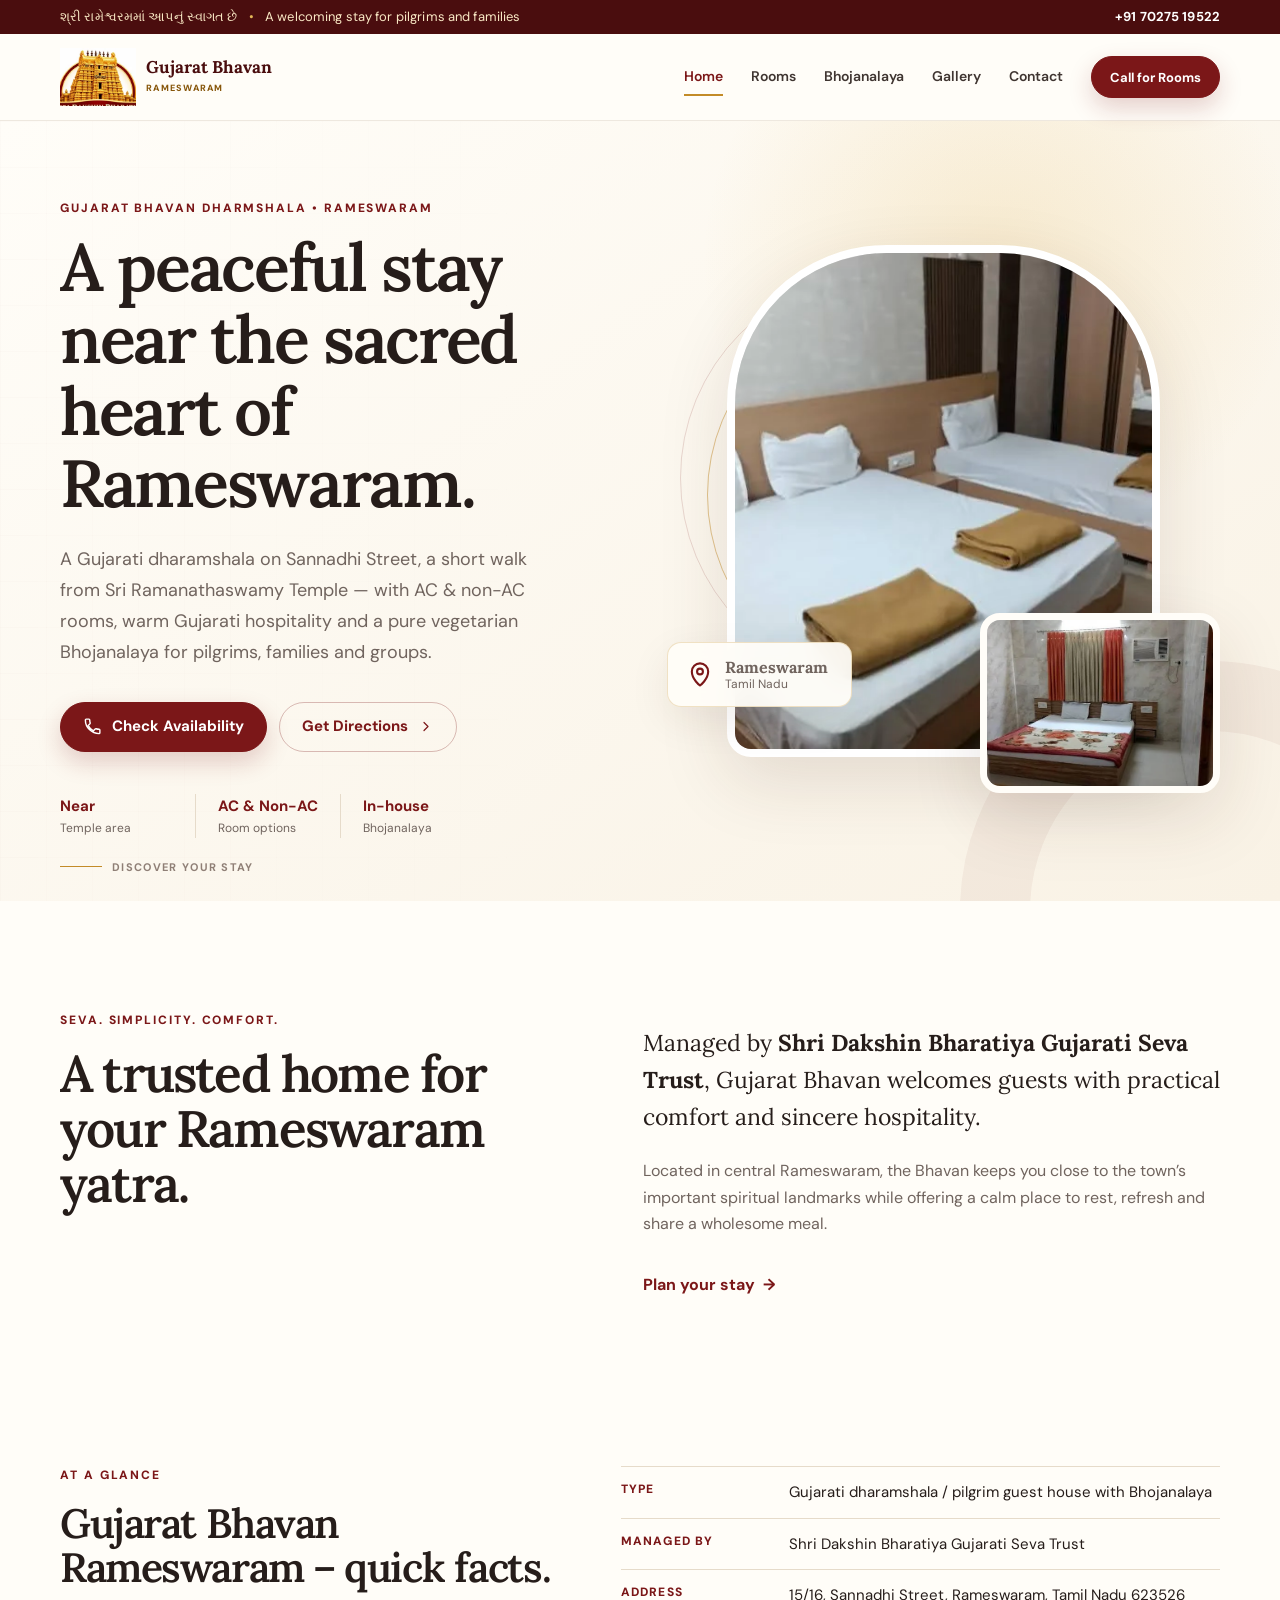
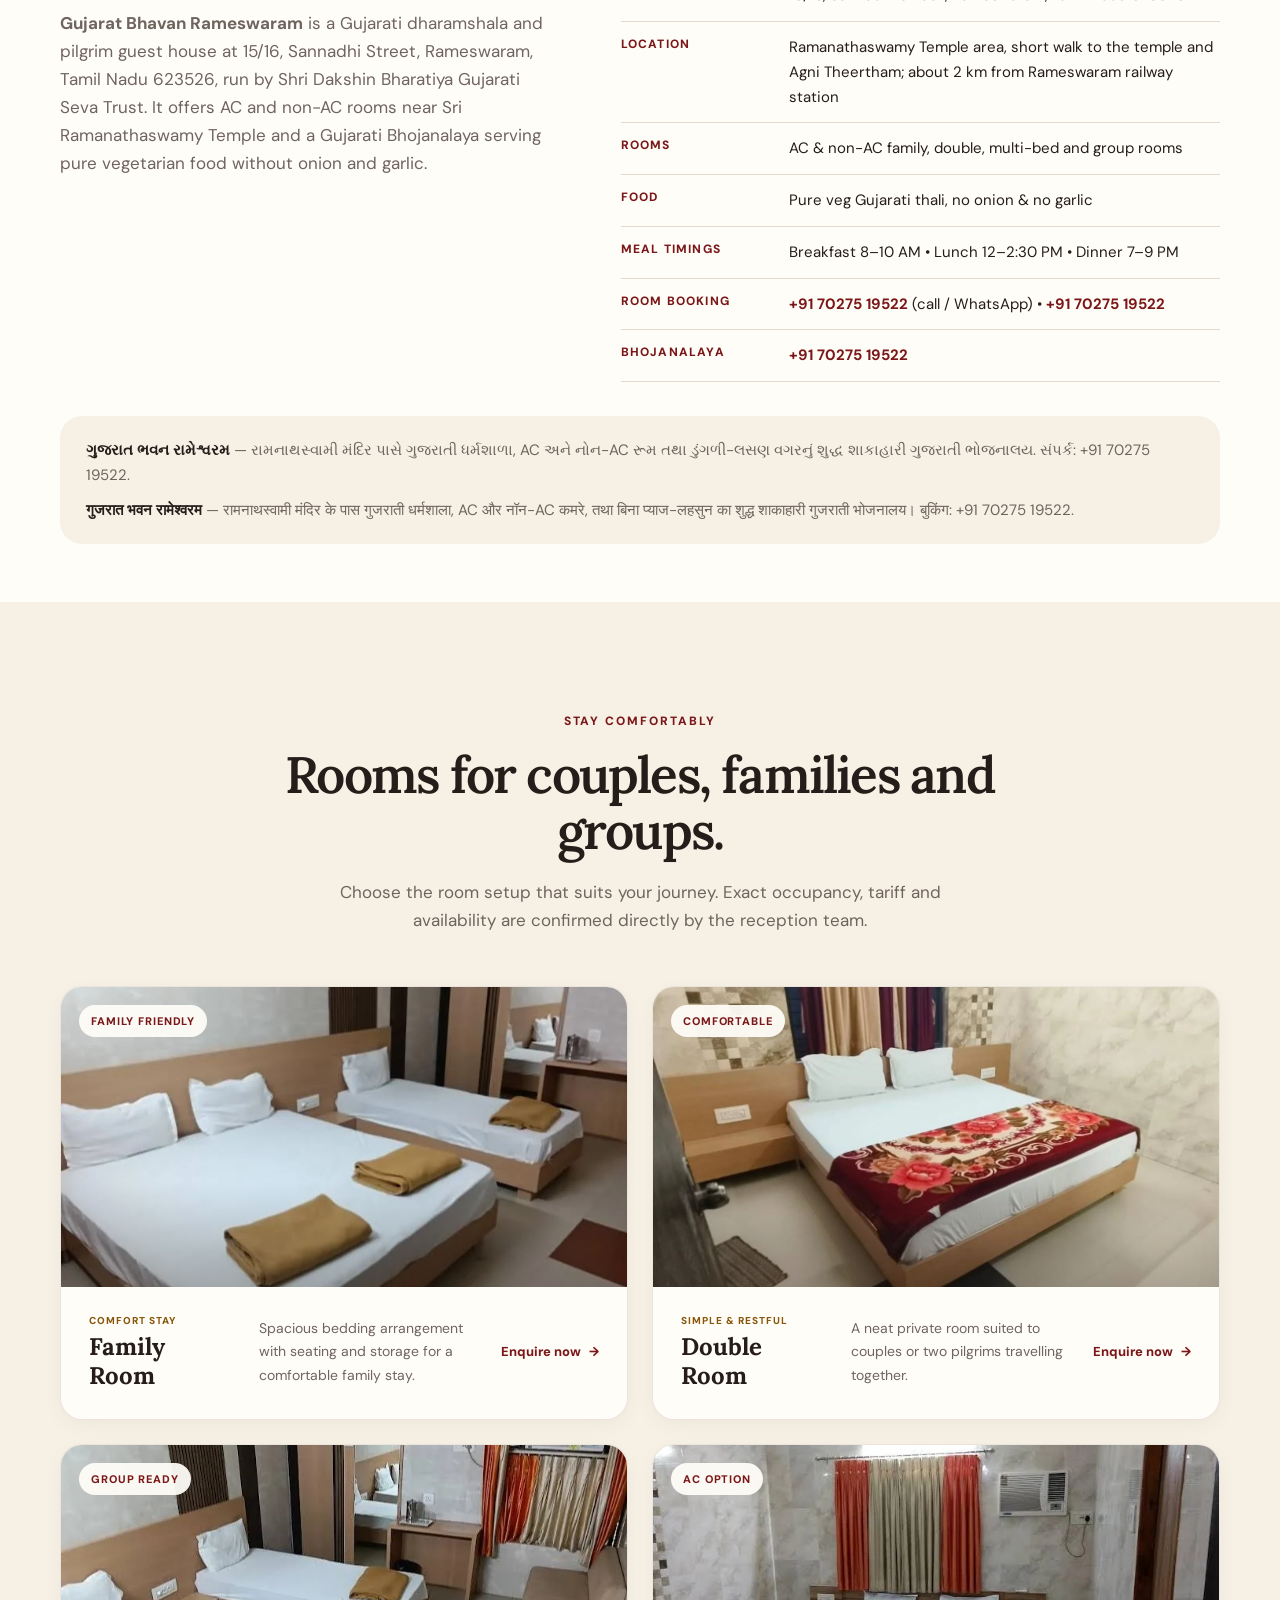
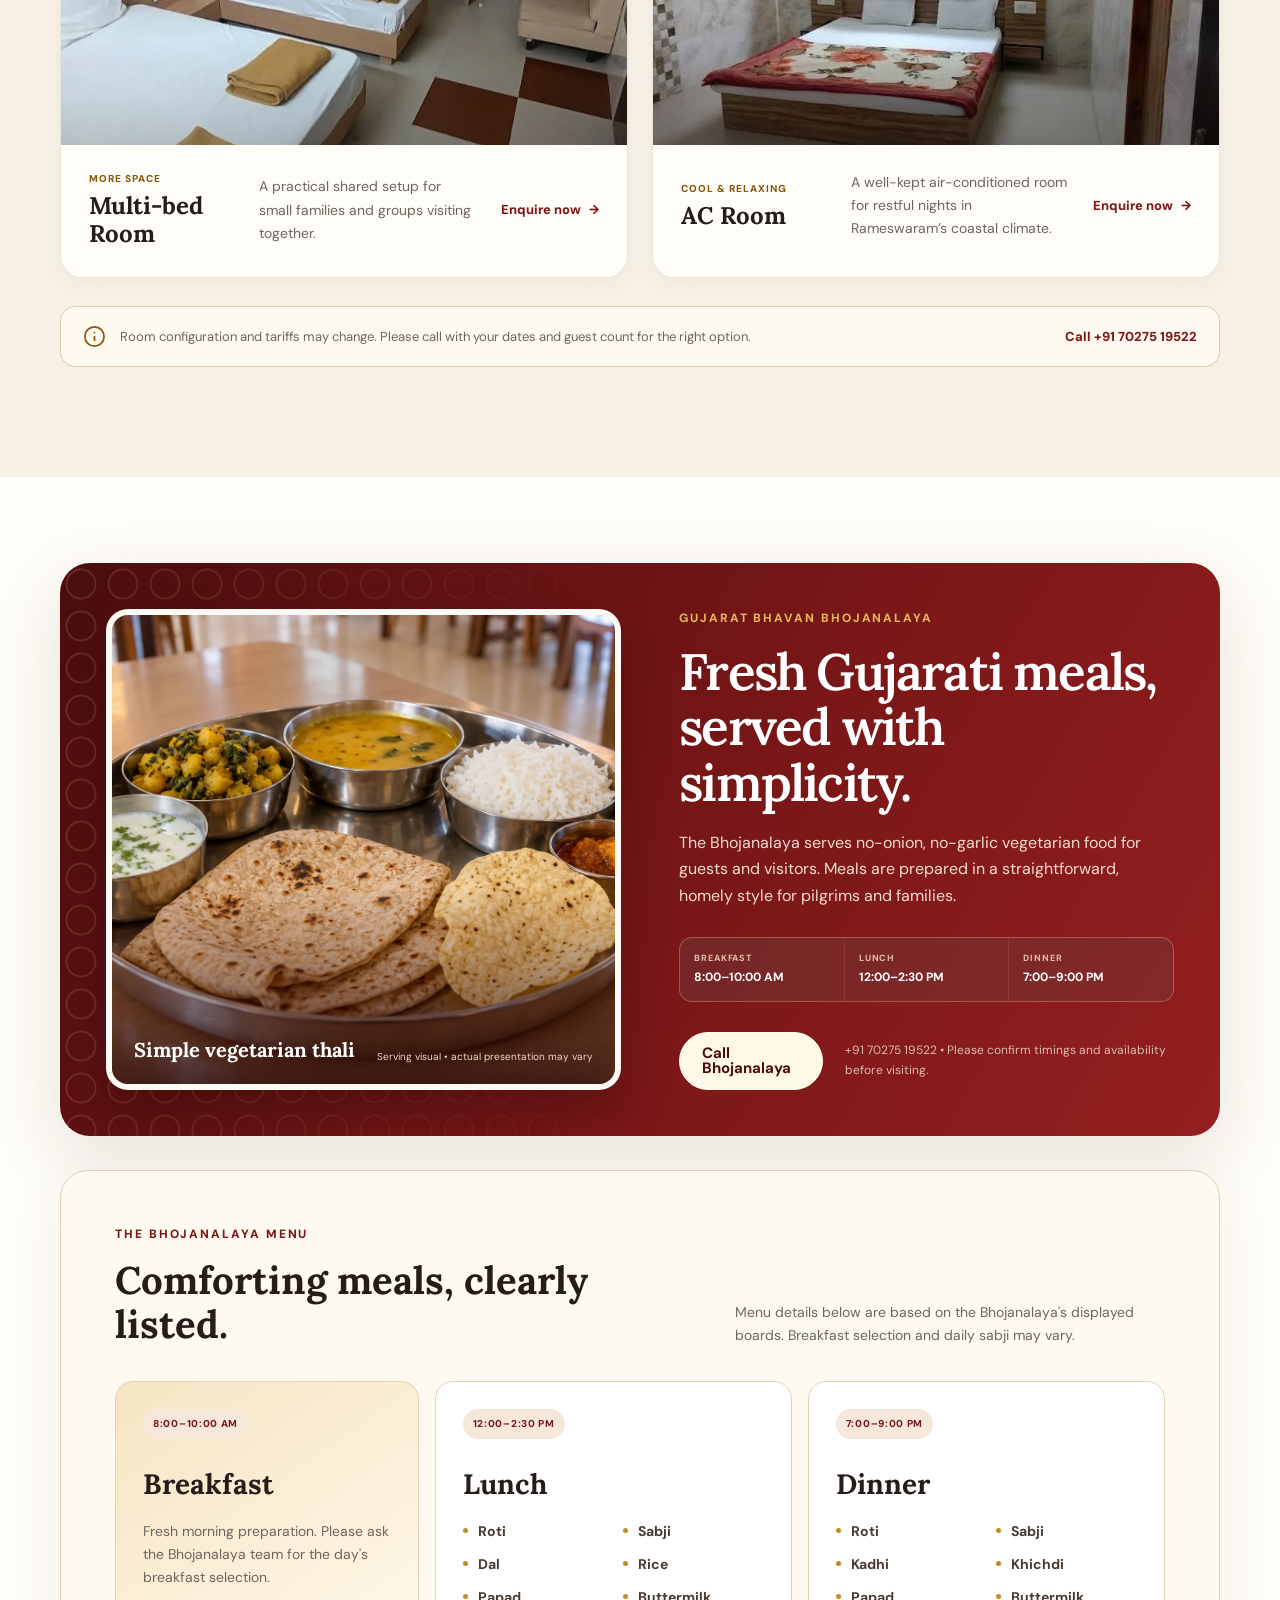
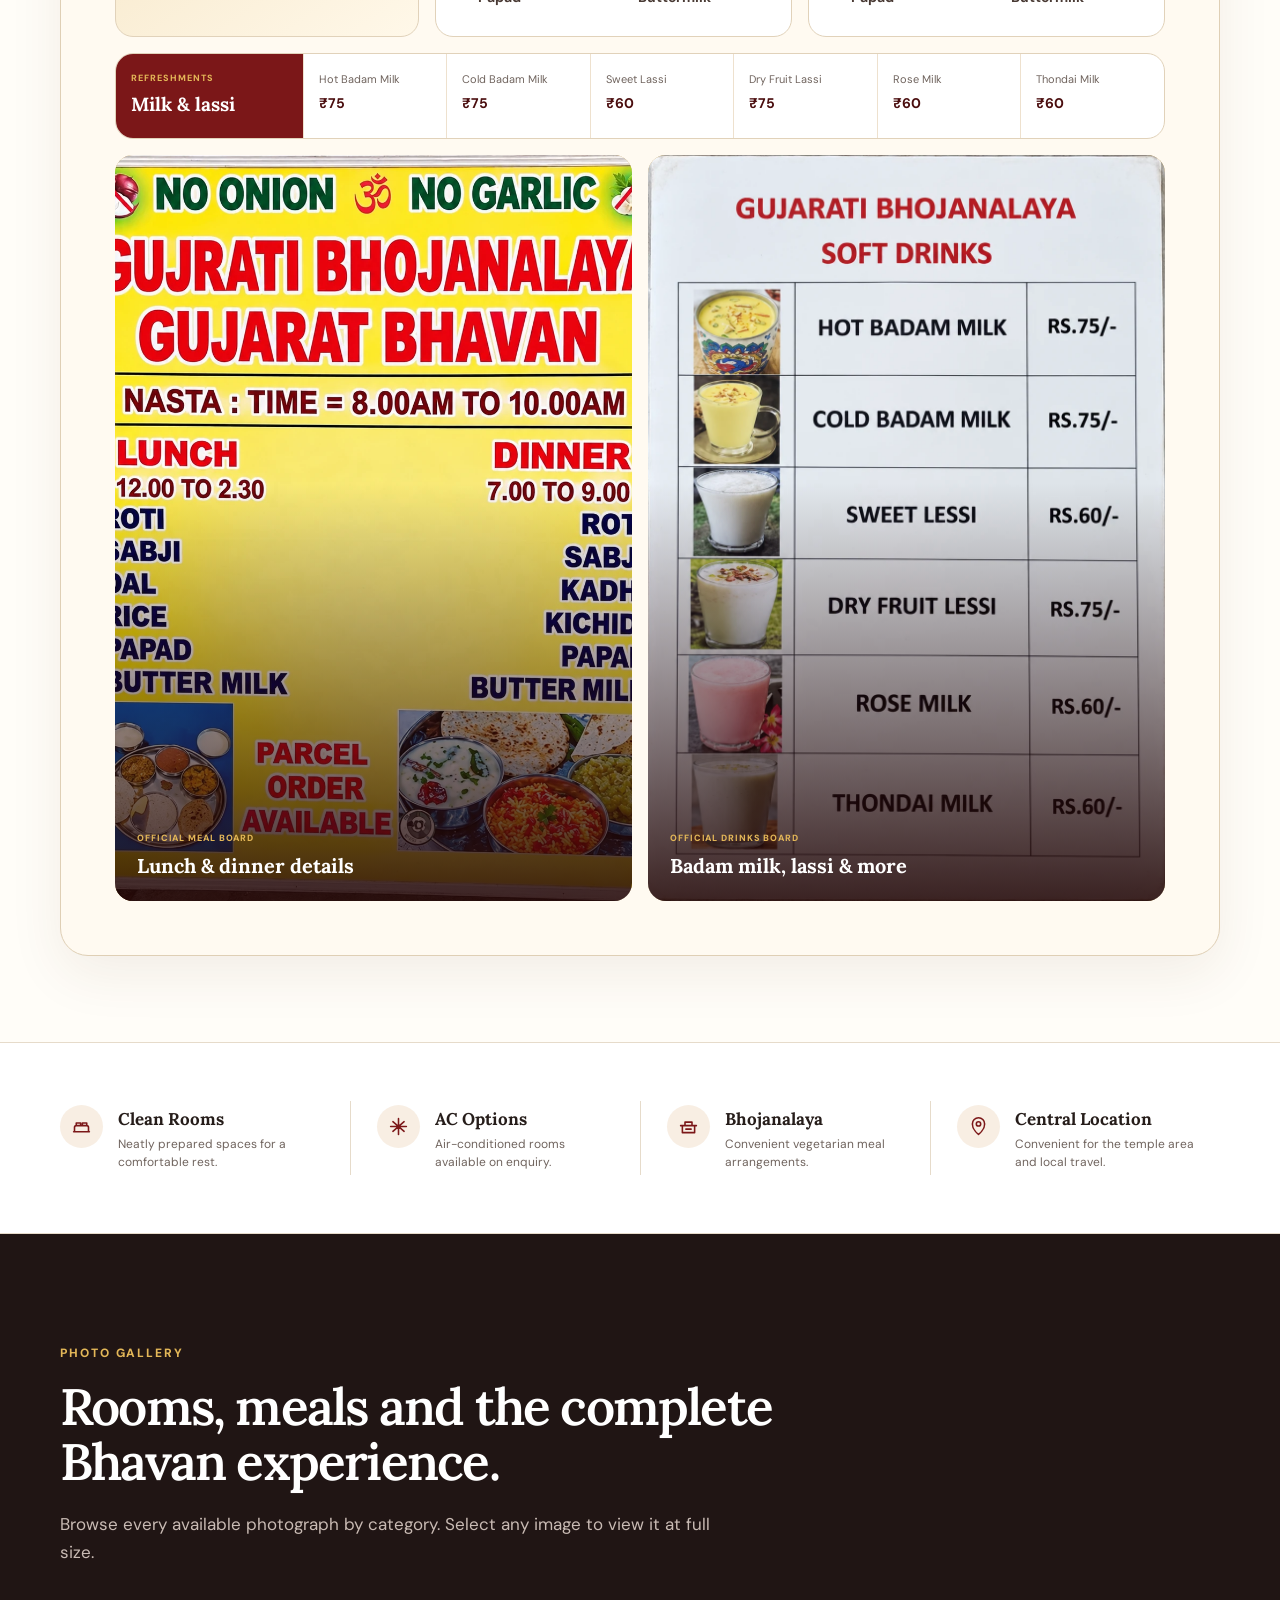
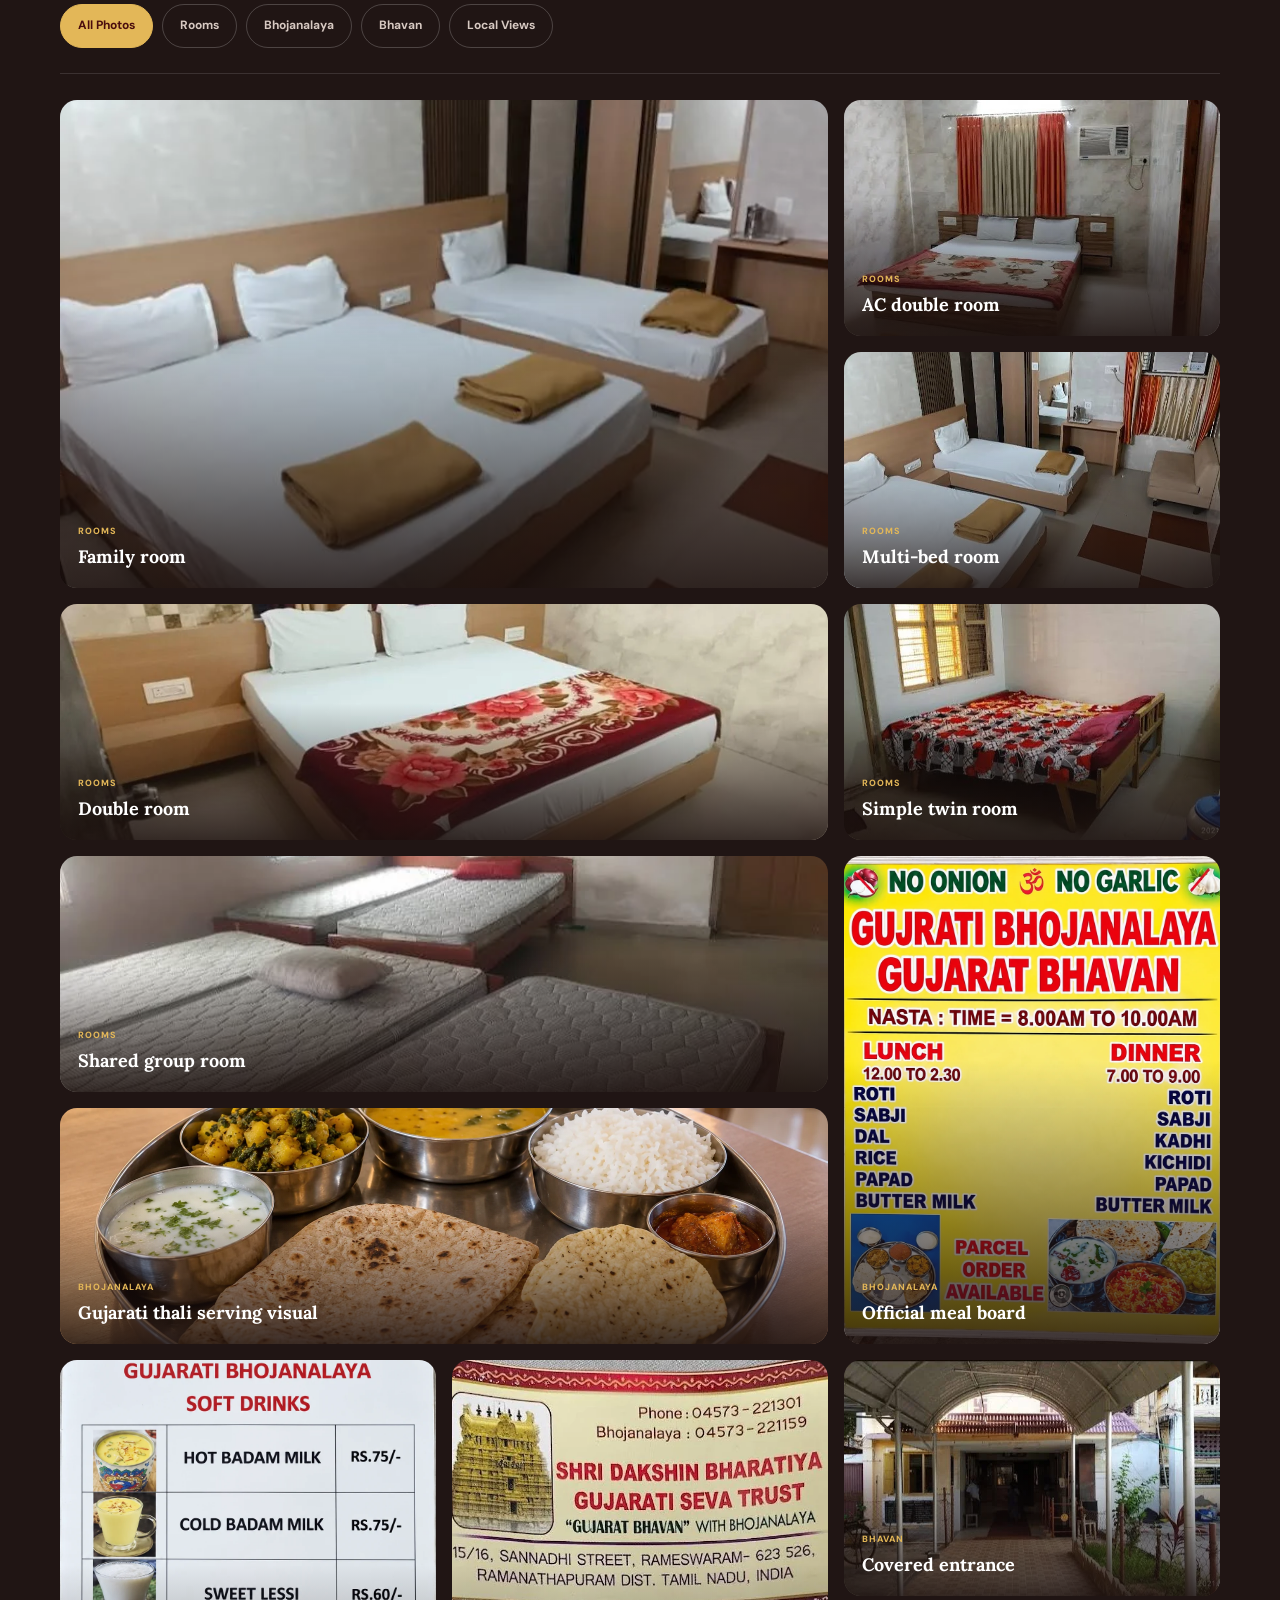
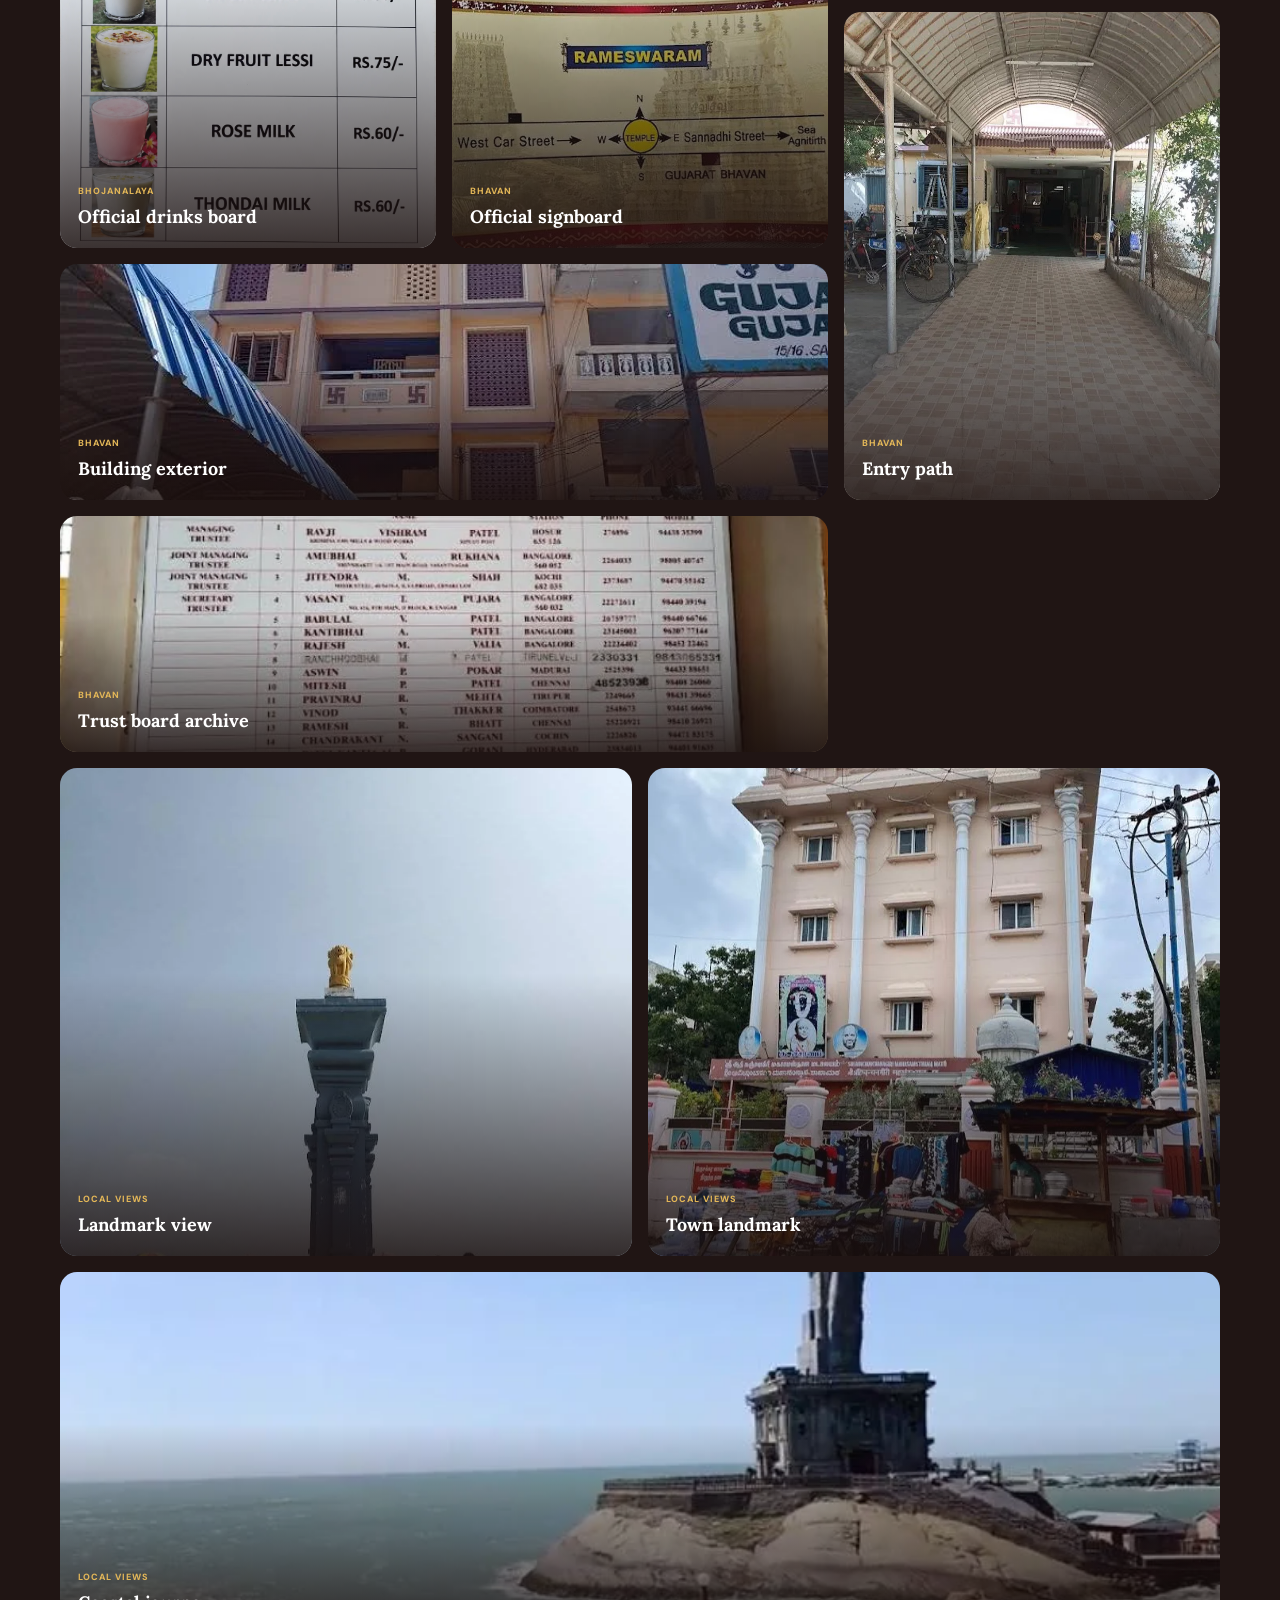
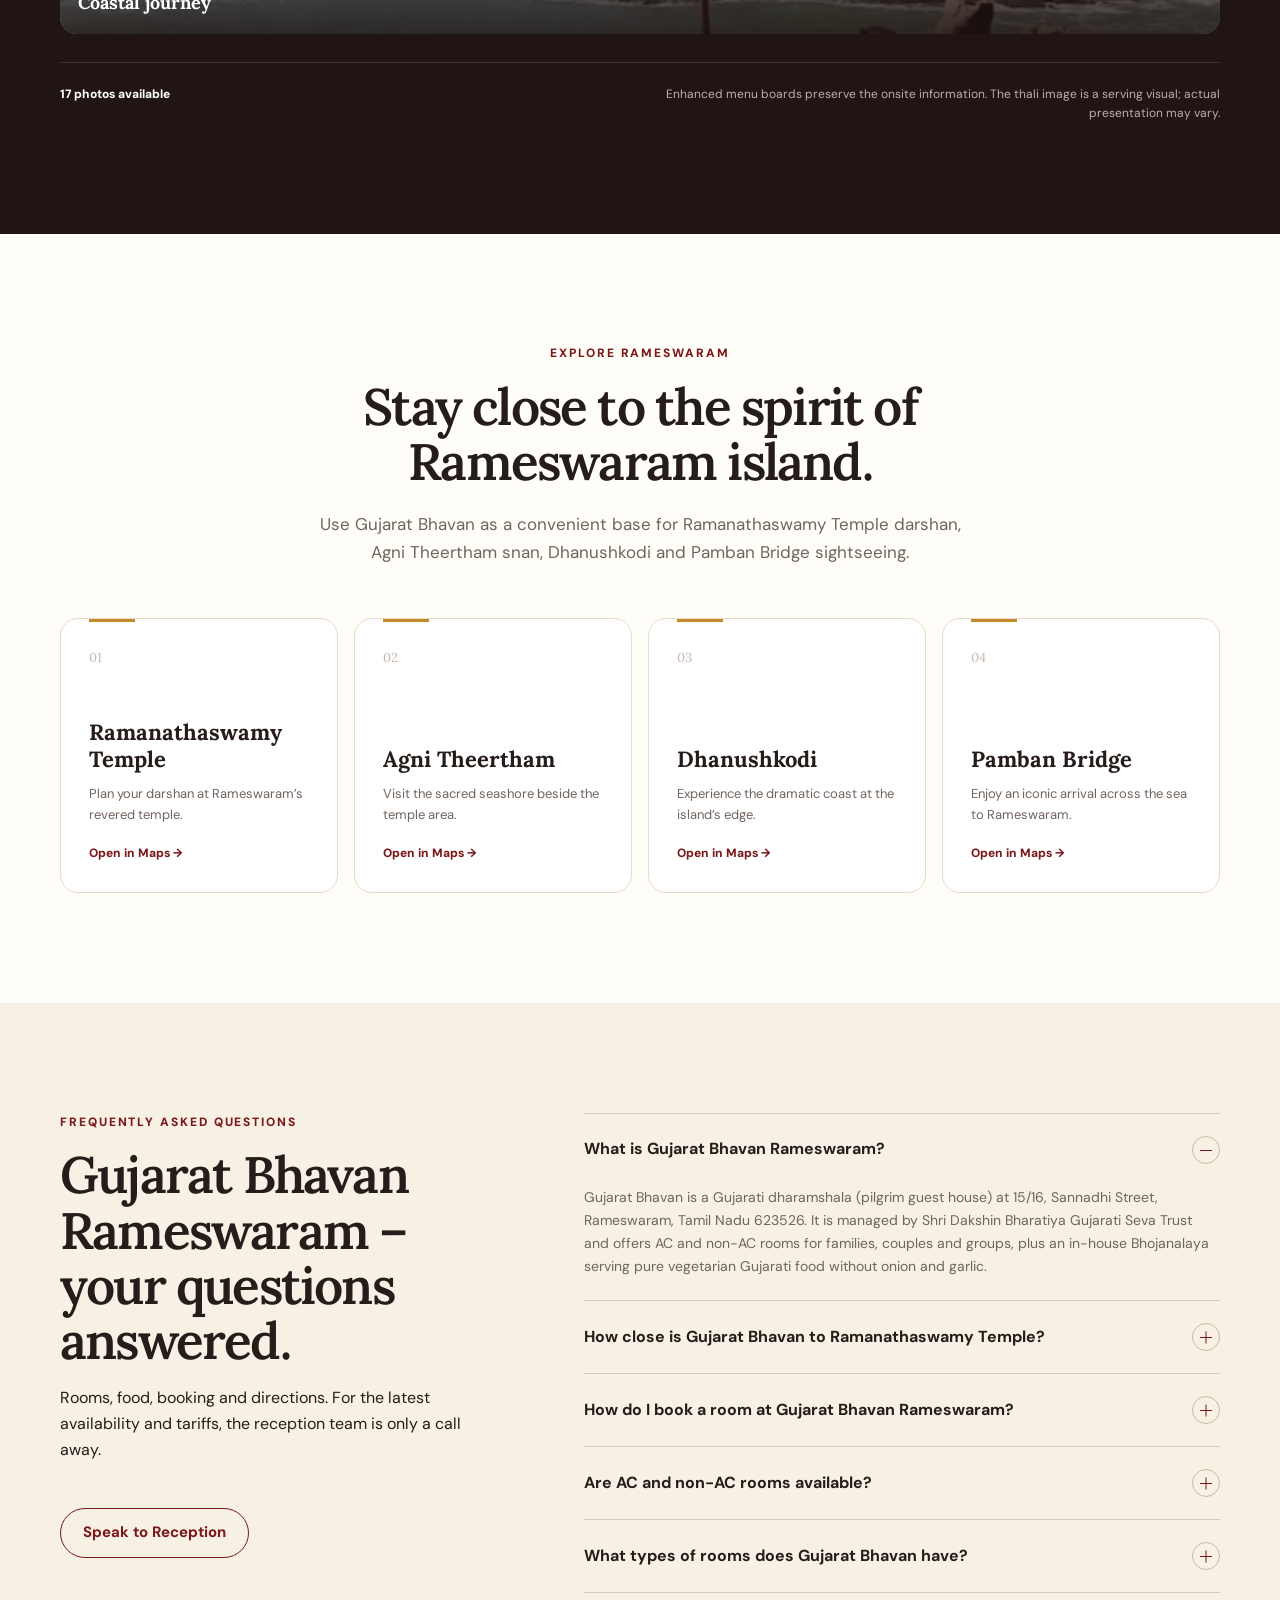
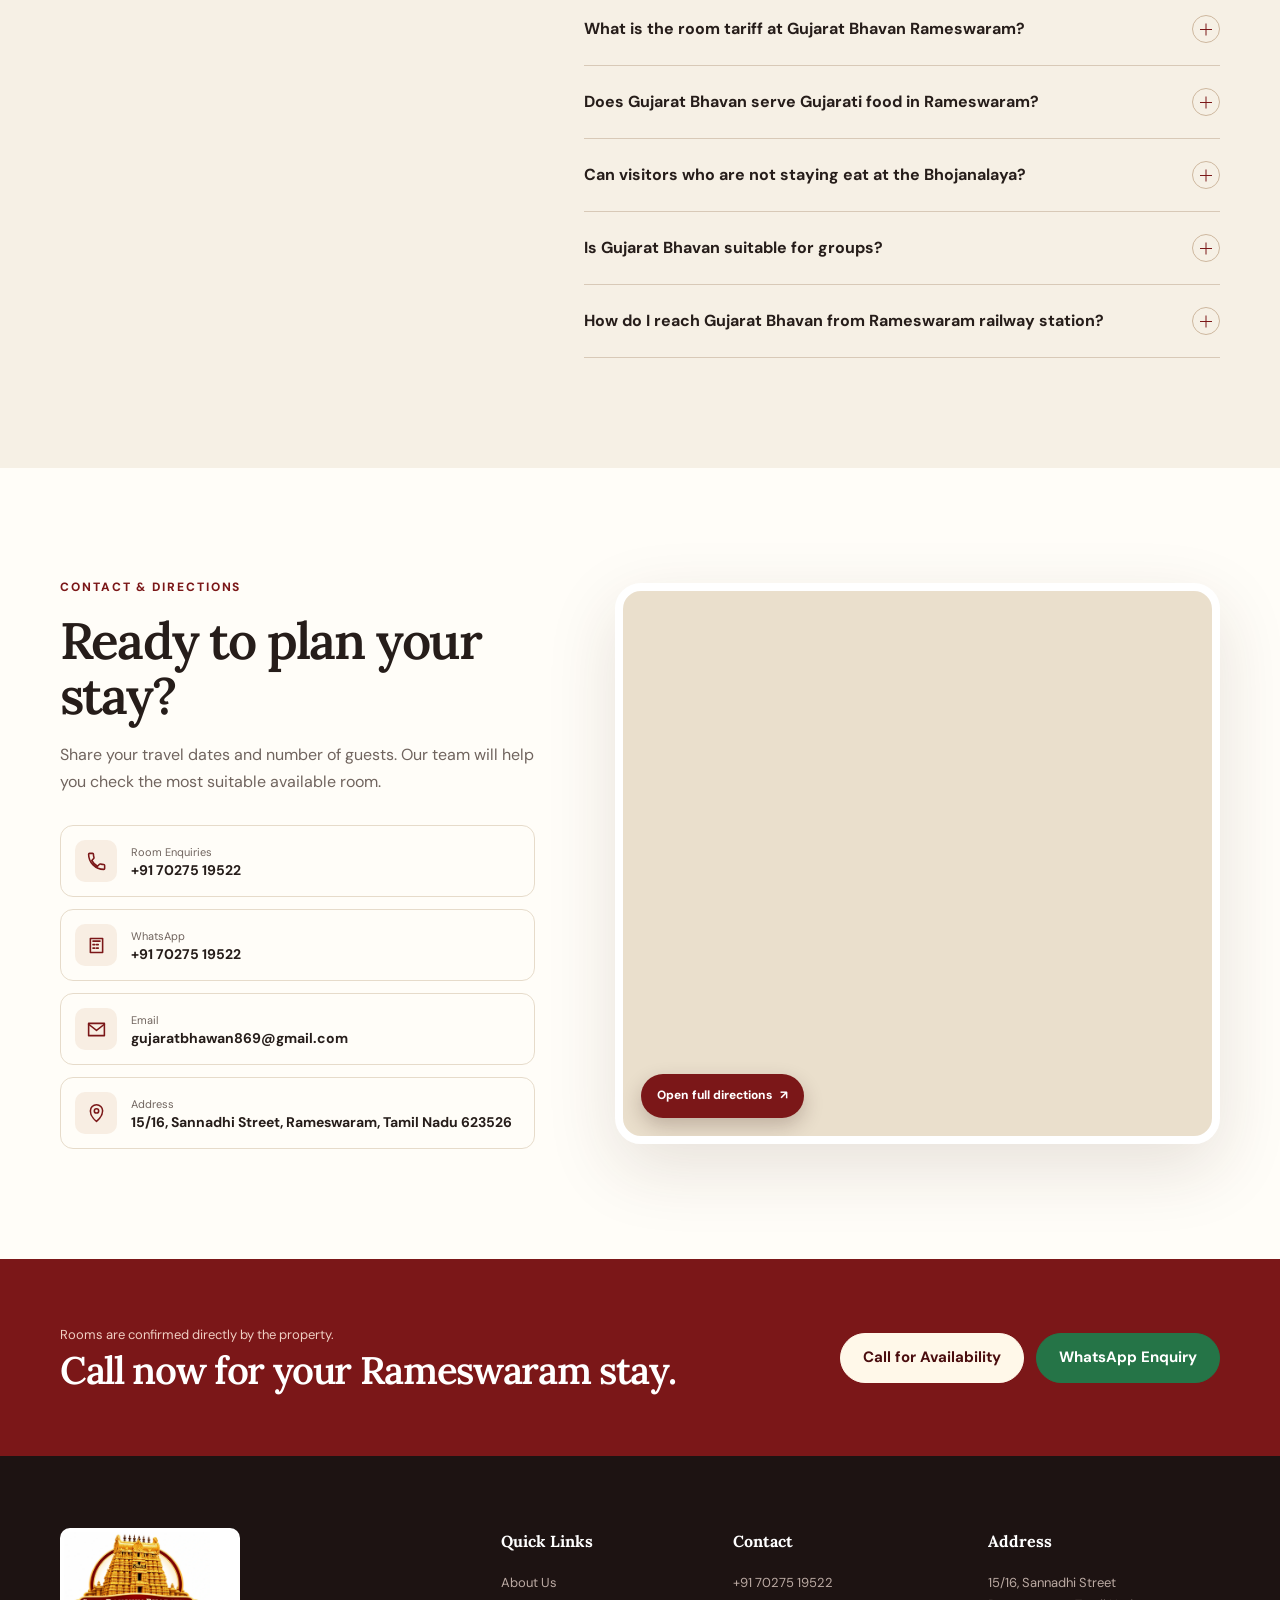
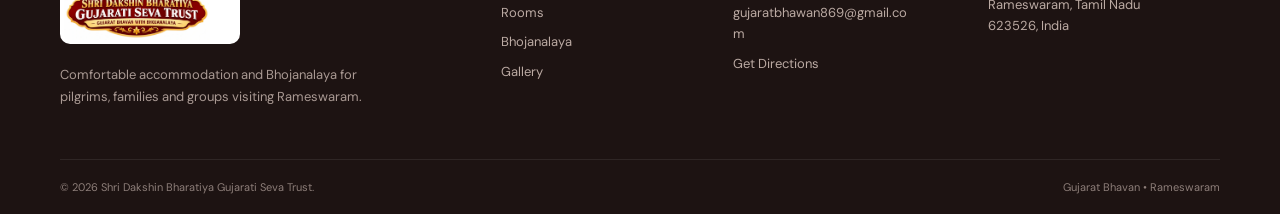
==== commit bd7bfe82: "Move gallery images to cache-proof URLs" ====
--- a/index.html
+++ b/index.html
@@ -44,7 +44,7 @@
   <link rel="stylesheet" href="styles.css">
   <script>document.documentElement.classList.add('js');</script>
   <script type="application/ld+json">
-  {"@context":"https://schema.org","@graph":[{"@type":["NGO","Organization"],"@id":"https://www.gujaratbhavandharmshala.in/#trust","name":"Shri Dakshin Bharatiya Gujarati Seva Trust","alternateName":"Dakshin Bharatiya Gujarati Seva Trust","url":"https://www.gujaratbhavandharmshala.in/","logo":{"@type":"ImageObject","url":"https://www.gujaratbhavandharmshala.in/assets/images/brand-logo.webp","width":177,"height":131},"email":"gujaratbhawan869@gmail.com","telephone":"+91-70275-19522","address":{"@type":"PostalAddress","streetAddress":"15/16, Sannadhi Street","addressLocality":"Rameswaram","addressRegion":"Tamil Nadu","postalCode":"623526","addressCountry":"IN"},"sameAs":["https://maps.app.goo.gl/mpGKnk4Ngvu2DnGs6"]},{"@type":"WebSite","@id":"https://www.gujaratbhavandharmshala.in/#website","url":"https://www.gujaratbhavandharmshala.in/","name":"Gujarat Bhavan Rameswaram","alternateName":["Gujarat Bhavan Dharmshala","Gujarat Bhavan Rameshwaram"],"inLanguage":"en-IN","publisher":{"@id":"https://www.gujaratbhavandharmshala.in/#trust"}},{"@type":["LodgingBusiness","Hostel"],"@id":"https://www.gujaratbhavandharmshala.in/#lodging","name":"Gujarat Bhavan Rameswaram","alternateName":["Gujarat Bhavan Dharmshala Rameswaram","Gujarat Bhavan Dharamshala Rameshwaram","Gujarati Bhavan Rameswaram","Gujarat Bhawan Rameswaram","Gujarati Dharamshala Rameswaram","ગુજરાત ભવન રામેશ્વરમ","गुजरात भवन रामेश्वरम"],"description":"Gujarati dharamshala in Rameswaram with AC and non-AC family, double, multi-bed and group rooms and a pure vegetarian no-onion, no-garlic Gujarati Bhojanalaya, on Sannadhi Street near Sri Ramanathaswamy Temple. Managed by Shri Dakshin Bharatiya Gujarati Seva Trust.","url":"https://www.gujaratbhavandharmshala.in/","telephone":"+91-70275-19522","email":"gujaratbhawan869@gmail.com","logo":"https://www.gujaratbhavandharmshala.in/assets/images/brand-logo.webp","image":["https://www.gujaratbhavandharmshala.in/assets/images/room-family.webp","https://www.gujaratbhavandharmshala.in/assets/images/room-triple.webp","https://www.gujaratbhavandharmshala.in/assets/images/room-double.webp","https://www.gujaratbhavandharmshala.in/assets/images/food/bhavan-exterior.webp","https://www.gujaratbhavandharmshala.in/assets/images/food/official-signboard.webp"],"priceRange":"₹","currenciesAccepted":"INR","address":{"@type":"PostalAddress","streetAddress":"15/16, Sannadhi Street","addressLocality":"Rameswaram","addressRegion":"Tamil Nadu","postalCode":"623526","addressCountry":"IN"},"geo":{"@type":"GeoCoordinates","latitude":9.28821,"longitude":79.3197},"hasMap":"https://maps.app.goo.gl/mpGKnk4Ngvu2DnGs6","areaServed":{"@type":"City","name":"Rameswaram"},"contactPoint":[{"@type":"ContactPoint","telephone":"+91-70275-19522","contactType":"reservations","areaServed":"IN","availableLanguage":["English","Hindi","Gujarati"]},{"@type":"ContactPoint","telephone":"+91-70275-19522","contactType":"customer service","areaServed":"IN"},{"@type":"ContactPoint","telephone":"+91-70275-19522","contactType":"Bhojanalaya enquiries","areaServed":"IN"}],"amenityFeature":[{"@type":"LocationFeatureSpecification","name":"Air-conditioned rooms","value":true},{"@type":"LocationFeatureSpecification","name":"Non-air-conditioned rooms","value":true},{"@type":"LocationFeatureSpecification","name":"Family rooms","value":true},{"@type":"LocationFeatureSpecification","name":"Group / dormitory-style rooms","value":true},{"@type":"LocationFeatureSpecification","name":"Pure vegetarian Bhojanalaya (no onion, no garlic)","value":true},{"@type":"LocationFeatureSpecification","name":"Walking distance to Ramanathaswamy Temple","value":true}],"audience":{"@type":"Audience","audienceType":"Pilgrims, families and yatra groups"},"parentOrganization":{"@id":"https://www.gujaratbhavandharmshala.in/#trust"},"containsPlace":{"@id":"https://www.gujaratbhavandharmshala.in/bhojanalaya.html#bhojanalaya"},"keywords":"Gujarat Bhavan Rameswaram, Gujarati dharamshala Rameswaram, dharmshala near Rameswaram temple, Gujarati bhojanalaya Rameswaram, no onion no garlic food Rameswaram, budget rooms near Ramanathaswamy Temple"},{"@type":"Restaurant","@id":"https://www.gujaratbhavandharmshala.in/bhojanalaya.html#bhojanalaya","name":"Gujarat Bhavan Bhojanalaya","alternateName":["Gujarati Bhojanalaya Rameswaram","Gujarat Bhavan Restaurant Rameswaram"],"description":"Pure vegetarian Gujarati Bhojanalaya in Rameswaram serving no-onion, no-garlic breakfast, Gujarati thali lunch and dinner near Ramanathaswamy Temple.","url":"https://www.gujaratbhavandharmshala.in/bhojanalaya.html","telephone":"+91-70275-19522","image":["https://www.gujaratbhavandharmshala.in/assets/images/food/gujarati-thali-generated.webp","https://www.gujaratbhavandharmshala.in/assets/images/food/bhojanalaya-menu-enhanced.webp"],"servesCuisine":["Gujarati","Indian Vegetarian","No onion no garlic (Satvik)"],"priceRange":"₹","acceptsReservations":false,"address":{"@type":"PostalAddress","streetAddress":"15/16, Sannadhi Street","addressLocality":"Rameswaram","addressRegion":"Tamil Nadu","postalCode":"623526","addressCountry":"IN"},"geo":{"@type":"GeoCoordinates","latitude":9.28821,"longitude":79.3197},"hasMap":"https://maps.app.goo.gl/mpGKnk4Ngvu2DnGs6","openingHoursSpecification":[{"@type":"OpeningHoursSpecification","dayOfWeek":["Monday","Tuesday","Wednesday","Thursday","Friday","Saturday","Sunday"],"opens":"08:00","closes":"10:00","name":"Breakfast"},{"@type":"OpeningHoursSpecification","dayOfWeek":["Monday","Tuesday","Wednesday","Thursday","Friday","Saturday","Sunday"],"opens":"12:00","closes":"14:30","name":"Lunch"},{"@type":"OpeningHoursSpecification","dayOfWeek":["Monday","Tuesday","Wednesday","Thursday","Friday","Saturday","Sunday"],"opens":"19:00","closes":"21:00","name":"Dinner"}],"hasMenu":{"@type":"Menu","name":"Gujarat Bhavan Bhojanalaya Menu","hasMenuSection":[{"@type":"MenuSection","name":"Lunch (12:00–2:30 PM)","hasMenuItem":[{"@type":"MenuItem","name":"Roti","suitableForDiet":"https://schema.org/VegetarianDiet"},{"@type":"MenuItem","name":"Sabji","suitableForDiet":"https://schema.org/VegetarianDiet"},{"@type":"MenuItem","name":"Dal","suitableForDiet":"https://schema.org/VegetarianDiet"},{"@type":"MenuItem","name":"Rice","suitableForDiet":"https://schema.org/VegetarianDiet"},{"@type":"MenuItem","name":"Papad","suitableForDiet":"https://schema.org/VegetarianDiet"},{"@type":"MenuItem","name":"Buttermilk","suitableForDiet":"https://schema.org/VegetarianDiet"}]},{"@type":"MenuSection","name":"Dinner (7:00–9:00 PM)","hasMenuItem":[{"@type":"MenuItem","name":"Roti","suitableForDiet":"https://schema.org/VegetarianDiet"},{"@type":"MenuItem","name":"Sabji","suitableForDiet":"https://schema.org/VegetarianDiet"},{"@type":"MenuItem","name":"Kadhi","suitableForDiet":"https://schema.org/VegetarianDiet"},{"@type":"MenuItem","name":"Khichdi","suitableForDiet":"https://schema.org/VegetarianDiet"},{"@type":"MenuItem","name":"Papad","suitableForDiet":"https://schema.org/VegetarianDiet"},{"@type":"MenuItem","name":"Buttermilk","suitableForDiet":"https://schema.org/VegetarianDiet"}]},{"@type":"MenuSection","name":"Milk & Lassi","hasMenuItem":[{"@type":"MenuItem","name":"Hot Badam Milk","offers":{"@type":"Offer","price":75,"priceCurrency":"INR"}},{"@type":"MenuItem","name":"Cold Badam Milk","offers":{"@type":"Offer","price":75,"priceCurrency":"INR"}},{"@type":"MenuItem","name":"Sweet Lassi","offers":{"@type":"Offer","price":60,"priceCurrency":"INR"}},{"@type":"MenuItem","name":"Dry Fruit Lassi","offers":{"@type":"Offer","price":75,"priceCurrency":"INR"}},{"@type":"MenuItem","name":"Rose Milk","offers":{"@type":"Offer","price":60,"priceCurrency":"INR"}},{"@type":"MenuItem","name":"Thondai Milk","offers":{"@type":"Offer","price":60,"priceCurrency":"INR"}}]}]},"parentOrganization":{"@id":"https://www.gujaratbhavandharmshala.in/#trust"},"containedInPlace":{"@id":"https://www.gujaratbhavandharmshala.in/#lodging"}},{"@type":"WebPage","@id":"https://www.gujaratbhavandharmshala.in/#webpage","url":"https://www.gujaratbhavandharmshala.in/","name":"Gujarat Bhavan Rameswaram | Gujarati Dharamshala & Bhojanalaya","description":"Gujarat Bhavan Dharmshala, Rameswaram – AC & non-AC rooms near Ramanathaswamy Temple with a pure veg no-onion, no-garlic Gujarati Bhojanalaya. Call +91 70275 19522.","inLanguage":"en-IN","isPartOf":{"@id":"https://www.gujaratbhavandharmshala.in/#website"},"about":{"@id":"https://www.gujaratbhavandharmshala.in/#lodging"},"primaryImageOfPage":{"@type":"ImageObject","url":"https://www.gujaratbhavandharmshala.in/assets/images/room-family.webp"},"breadcrumb":{"@id":"https://www.gujaratbhavandharmshala.in/#breadcrumb"},"dateModified":"2026-10-29"},{"@type":"BreadcrumbList","@id":"https://www.gujaratbhavandharmshala.in/#breadcrumb","itemListElement":[{"@type":"ListItem","position":1,"name":"Home","item":"https://www.gujaratbhavandharmshala.in/"}]},{"@type":"FAQPage","@id":"https://www.gujaratbhavandharmshala.in/#faq","mainEntity":[{"@type":"Question","name":"What is Gujarat Bhavan Rameswaram?","acceptedAnswer":{"@type":"Answer","text":"Gujarat Bhavan is a Gujarati dharamshala (pilgrim guest house) at 15/16, Sannadhi Street, Rameswaram, Tamil Nadu 623526. It is managed by Shri Dakshin Bharatiya Gujarati Seva Trust and offers AC and non-AC rooms for families, couples and groups, plus an in-house Bhojanalaya serving pure vegetarian Gujarati food without onion and garlic."}},{"@type":"Question","name":"How close is Gujarat Bhavan to Ramanathaswamy Temple?","acceptedAnswer":{"@type":"Answer","text":"Gujarat Bhavan is on Sannadhi Street in the temple area of Rameswaram, a short walk from Sri Ramanathaswamy Temple and Agni Theertham. It is a convenient base for darshan, the 22 theertham snan and local sightseeing."}},{"@type":"Question","name":"How do I book a room at Gujarat Bhavan Rameswaram?","acceptedAnswer":{"@type":"Answer","text":"Call or send a WhatsApp message to +91 70275 19522 with your arrival date, number of nights and guest count. The reception team confirms the suitable available room directly."}},{"@type":"Question","name":"Are AC and non-AC rooms available?","acceptedAnswer":{"@type":"Answer","text":"Yes. Both AC and non-AC rooms may be available. Please mention your preference when you enquire, as availability varies by date."}},{"@type":"Question","name":"What types of rooms does Gujarat Bhavan have?","acceptedAnswer":{"@type":"Answer","text":"Gujarat Bhavan has family rooms, double rooms, multi-bed rooms and shared group rooms, with AC options. It suits couples, families and pilgrim groups (yatra groups) visiting Rameswaram."}},{"@type":"Question","name":"What is the room tariff at Gujarat Bhavan Rameswaram?","acceptedAnswer":{"@type":"Answer","text":"Room tariffs depend on the room type, AC or non-AC choice and the season. Please call +91 70275 19522 for the current tariff and availability for your dates."}},{"@type":"Question","name":"Does Gujarat Bhavan serve Gujarati food in Rameswaram?","acceptedAnswer":{"@type":"Answer","text":"Yes. The Gujarat Bhavan Bhojanalaya serves pure vegetarian Gujarati meals without onion and garlic. Breakfast is 8:00–10:00 AM, lunch (roti, sabji, dal, rice, papad, buttermilk) is 12:00–2:30 PM and dinner (roti, sabji, kadhi, khichdi, papad, buttermilk) is 7:00–9:00 PM. Call the Bhojanalaya on +91 70275 19522 to confirm."}},{"@type":"Question","name":"Can visitors who are not staying eat at the Bhojanalaya?","acceptedAnswer":{"@type":"Answer","text":"Yes. The Bhojanalaya serves both staying guests and visitors. Please call +91 70275 19522 to confirm the day's timings before visiting."}},{"@type":"Question","name":"Is Gujarat Bhavan suitable for groups?","acceptedAnswer":{"@type":"Answer","text":"Yes. Families and pilgrim groups are welcome. Share the total number of guests so the team can suggest a suitable room arrangement."}},{"@type":"Question","name":"How do I reach Gujarat Bhavan from Rameswaram railway station?","acceptedAnswer":{"@type":"Answer","text":"Gujarat Bhavan is about 2 km from Rameswaram railway station and the town bus stand. Autos are easily available; ask for Gujarat Bhavan, Sannadhi Street, near the Ramanathaswamy Temple. The nearest airport is Madurai."}}]}]}
+  {"@context":"https://schema.org","@graph":[{"@type":["NGO","Organization"],"@id":"https://www.gujaratbhavandharmshala.in/#trust","name":"Shri Dakshin Bharatiya Gujarati Seva Trust","alternateName":"Dakshin Bharatiya Gujarati Seva Trust","url":"https://www.gujaratbhavandharmshala.in/","logo":{"@type":"ImageObject","url":"https://www.gujaratbhavandharmshala.in/assets/images/brand-logo.webp","width":177,"height":131},"email":"gujaratbhawan869@gmail.com","telephone":"+91-70275-19522","address":{"@type":"PostalAddress","streetAddress":"15/16, Sannadhi Street","addressLocality":"Rameswaram","addressRegion":"Tamil Nadu","postalCode":"623526","addressCountry":"IN"},"sameAs":["https://maps.app.goo.gl/mpGKnk4Ngvu2DnGs6"]},{"@type":"WebSite","@id":"https://www.gujaratbhavandharmshala.in/#website","url":"https://www.gujaratbhavandharmshala.in/","name":"Gujarat Bhavan Rameswaram","alternateName":["Gujarat Bhavan Dharmshala","Gujarat Bhavan Rameshwaram"],"inLanguage":"en-IN","publisher":{"@id":"https://www.gujaratbhavandharmshala.in/#trust"}},{"@type":["LodgingBusiness","Hostel"],"@id":"https://www.gujaratbhavandharmshala.in/#lodging","name":"Gujarat Bhavan Rameswaram","alternateName":["Gujarat Bhavan Dharmshala Rameswaram","Gujarat Bhavan Dharamshala Rameshwaram","Gujarati Bhavan Rameswaram","Gujarat Bhawan Rameswaram","Gujarati Dharamshala Rameswaram","ગુજરાત ભવન રામેશ્વરમ","गुजरात भवन रामेश्वरम"],"description":"Gujarati dharamshala in Rameswaram with AC and non-AC family, double, multi-bed and group rooms and a pure vegetarian no-onion, no-garlic Gujarati Bhojanalaya, on Sannadhi Street near Sri Ramanathaswamy Temple. Managed by Shri Dakshin Bharatiya Gujarati Seva Trust.","url":"https://www.gujaratbhavandharmshala.in/","telephone":"+91-70275-19522","email":"gujaratbhawan869@gmail.com","logo":"https://www.gujaratbhavandharmshala.in/assets/images/brand-logo.webp","image":["https://www.gujaratbhavandharmshala.in/assets/images/room-family.webp","https://www.gujaratbhavandharmshala.in/assets/images/room-triple.webp","https://www.gujaratbhavandharmshala.in/assets/images/room-double.webp","https://www.gujaratbhavandharmshala.in/assets/images/gallery/bhavan-exterior.webp","https://www.gujaratbhavandharmshala.in/assets/images/gallery/official-signboard.webp"],"priceRange":"₹","currenciesAccepted":"INR","address":{"@type":"PostalAddress","streetAddress":"15/16, Sannadhi Street","addressLocality":"Rameswaram","addressRegion":"Tamil Nadu","postalCode":"623526","addressCountry":"IN"},"geo":{"@type":"GeoCoordinates","latitude":9.28821,"longitude":79.3197},"hasMap":"https://maps.app.goo.gl/mpGKnk4Ngvu2DnGs6","areaServed":{"@type":"City","name":"Rameswaram"},"contactPoint":[{"@type":"ContactPoint","telephone":"+91-70275-19522","contactType":"reservations","areaServed":"IN","availableLanguage":["English","Hindi","Gujarati"]},{"@type":"ContactPoint","telephone":"+91-70275-19522","contactType":"customer service","areaServed":"IN"},{"@type":"ContactPoint","telephone":"+91-70275-19522","contactType":"Bhojanalaya enquiries","areaServed":"IN"}],"amenityFeature":[{"@type":"LocationFeatureSpecification","name":"Air-conditioned rooms","value":true},{"@type":"LocationFeatureSpecification","name":"Non-air-conditioned rooms","value":true},{"@type":"LocationFeatureSpecification","name":"Family rooms","value":true},{"@type":"LocationFeatureSpecification","name":"Group / dormitory-style rooms","value":true},{"@type":"LocationFeatureSpecification","name":"Pure vegetarian Bhojanalaya (no onion, no garlic)","value":true},{"@type":"LocationFeatureSpecification","name":"Walking distance to Ramanathaswamy Temple","value":true}],"audience":{"@type":"Audience","audienceType":"Pilgrims, families and yatra groups"},"parentOrganization":{"@id":"https://www.gujaratbhavandharmshala.in/#trust"},"containsPlace":{"@id":"https://www.gujaratbhavandharmshala.in/bhojanalaya.html#bhojanalaya"},"keywords":"Gujarat Bhavan Rameswaram, Gujarati dharamshala Rameswaram, dharmshala near Rameswaram temple, Gujarati bhojanalaya Rameswaram, no onion no garlic food Rameswaram, budget rooms near Ramanathaswamy Temple"},{"@type":"Restaurant","@id":"https://www.gujaratbhavandharmshala.in/bhojanalaya.html#bhojanalaya","name":"Gujarat Bhavan Bhojanalaya","alternateName":["Gujarati Bhojanalaya Rameswaram","Gujarat Bhavan Restaurant Rameswaram"],"description":"Pure vegetarian Gujarati Bhojanalaya in Rameswaram serving no-onion, no-garlic breakfast, Gujarati thali lunch and dinner near Ramanathaswamy Temple.","url":"https://www.gujaratbhavandharmshala.in/bhojanalaya.html","telephone":"+91-70275-19522","image":["https://www.gujaratbhavandharmshala.in/assets/images/gallery/gujarati-thali-generated.webp","https://www.gujaratbhavandharmshala.in/assets/images/gallery/bhojanalaya-menu-enhanced.webp"],"servesCuisine":["Gujarati","Indian Vegetarian","No onion no garlic (Satvik)"],"priceRange":"₹","acceptsReservations":false,"address":{"@type":"PostalAddress","streetAddress":"15/16, Sannadhi Street","addressLocality":"Rameswaram","addressRegion":"Tamil Nadu","postalCode":"623526","addressCountry":"IN"},"geo":{"@type":"GeoCoordinates","latitude":9.28821,"longitude":79.3197},"hasMap":"https://maps.app.goo.gl/mpGKnk4Ngvu2DnGs6","openingHoursSpecification":[{"@type":"OpeningHoursSpecification","dayOfWeek":["Monday","Tuesday","Wednesday","Thursday","Friday","Saturday","Sunday"],"opens":"08:00","closes":"10:00","name":"Breakfast"},{"@type":"OpeningHoursSpecification","dayOfWeek":["Monday","Tuesday","Wednesday","Thursday","Friday","Saturday","Sunday"],"opens":"12:00","closes":"14:30","name":"Lunch"},{"@type":"OpeningHoursSpecification","dayOfWeek":["Monday","Tuesday","Wednesday","Thursday","Friday","Saturday","Sunday"],"opens":"19:00","closes":"21:00","name":"Dinner"}],"hasMenu":{"@type":"Menu","name":"Gujarat Bhavan Bhojanalaya Menu","hasMenuSection":[{"@type":"MenuSection","name":"Lunch (12:00–2:30 PM)","hasMenuItem":[{"@type":"MenuItem","name":"Roti","suitableForDiet":"https://schema.org/VegetarianDiet"},{"@type":"MenuItem","name":"Sabji","suitableForDiet":"https://schema.org/VegetarianDiet"},{"@type":"MenuItem","name":"Dal","suitableForDiet":"https://schema.org/VegetarianDiet"},{"@type":"MenuItem","name":"Rice","suitableForDiet":"https://schema.org/VegetarianDiet"},{"@type":"MenuItem","name":"Papad","suitableForDiet":"https://schema.org/VegetarianDiet"},{"@type":"MenuItem","name":"Buttermilk","suitableForDiet":"https://schema.org/VegetarianDiet"}]},{"@type":"MenuSection","name":"Dinner (7:00–9:00 PM)","hasMenuItem":[{"@type":"MenuItem","name":"Roti","suitableForDiet":"https://schema.org/VegetarianDiet"},{"@type":"MenuItem","name":"Sabji","suitableForDiet":"https://schema.org/VegetarianDiet"},{"@type":"MenuItem","name":"Kadhi","suitableForDiet":"https://schema.org/VegetarianDiet"},{"@type":"MenuItem","name":"Khichdi","suitableForDiet":"https://schema.org/VegetarianDiet"},{"@type":"MenuItem","name":"Papad","suitableForDiet":"https://schema.org/VegetarianDiet"},{"@type":"MenuItem","name":"Buttermilk","suitableForDiet":"https://schema.org/VegetarianDiet"}]},{"@type":"MenuSection","name":"Milk & Lassi","hasMenuItem":[{"@type":"MenuItem","name":"Hot Badam Milk","offers":{"@type":"Offer","price":75,"priceCurrency":"INR"}},{"@type":"MenuItem","name":"Cold Badam Milk","offers":{"@type":"Offer","price":75,"priceCurrency":"INR"}},{"@type":"MenuItem","name":"Sweet Lassi","offers":{"@type":"Offer","price":60,"priceCurrency":"INR"}},{"@type":"MenuItem","name":"Dry Fruit Lassi","offers":{"@type":"Offer","price":75,"priceCurrency":"INR"}},{"@type":"MenuItem","name":"Rose Milk","offers":{"@type":"Offer","price":60,"priceCurrency":"INR"}},{"@type":"MenuItem","name":"Thondai Milk","offers":{"@type":"Offer","price":60,"priceCurrency":"INR"}}]}]},"parentOrganization":{"@id":"https://www.gujaratbhavandharmshala.in/#trust"},"containedInPlace":{"@id":"https://www.gujaratbhavandharmshala.in/#lodging"}},{"@type":"WebPage","@id":"https://www.gujaratbhavandharmshala.in/#webpage","url":"https://www.gujaratbhavandharmshala.in/","name":"Gujarat Bhavan Rameswaram | Gujarati Dharamshala & Bhojanalaya","description":"Gujarat Bhavan Dharmshala, Rameswaram – AC & non-AC rooms near Ramanathaswamy Temple with a pure veg no-onion, no-garlic Gujarati Bhojanalaya. Call +91 70275 19522.","inLanguage":"en-IN","isPartOf":{"@id":"https://www.gujaratbhavandharmshala.in/#website"},"about":{"@id":"https://www.gujaratbhavandharmshala.in/#lodging"},"primaryImageOfPage":{"@type":"ImageObject","url":"https://www.gujaratbhavandharmshala.in/assets/images/room-family.webp"},"breadcrumb":{"@id":"https://www.gujaratbhavandharmshala.in/#breadcrumb"},"dateModified":"2026-10-29"},{"@type":"BreadcrumbList","@id":"https://www.gujaratbhavandharmshala.in/#breadcrumb","itemListElement":[{"@type":"ListItem","position":1,"name":"Home","item":"https://www.gujaratbhavandharmshala.in/"}]},{"@type":"FAQPage","@id":"https://www.gujaratbhavandharmshala.in/#faq","mainEntity":[{"@type":"Question","name":"What is Gujarat Bhavan Rameswaram?","acceptedAnswer":{"@type":"Answer","text":"Gujarat Bhavan is a Gujarati dharamshala (pilgrim guest house) at 15/16, Sannadhi Street, Rameswaram, Tamil Nadu 623526. It is managed by Shri Dakshin Bharatiya Gujarati Seva Trust and offers AC and non-AC rooms for families, couples and groups, plus an in-house Bhojanalaya serving pure vegetarian Gujarati food without onion and garlic."}},{"@type":"Question","name":"How close is Gujarat Bhavan to Ramanathaswamy Temple?","acceptedAnswer":{"@type":"Answer","text":"Gujarat Bhavan is on Sannadhi Street in the temple area of Rameswaram, a short walk from Sri Ramanathaswamy Temple and Agni Theertham. It is a convenient base for darshan, the 22 theertham snan and local sightseeing."}},{"@type":"Question","name":"How do I book a room at Gujarat Bhavan Rameswaram?","acceptedAnswer":{"@type":"Answer","text":"Call or send a WhatsApp message to +91 70275 19522 with your arrival date, number of nights and guest count. The reception team confirms the suitable available room directly."}},{"@type":"Question","name":"Are AC and non-AC rooms available?","acceptedAnswer":{"@type":"Answer","text":"Yes. Both AC and non-AC rooms may be available. Please mention your preference when you enquire, as availability varies by date."}},{"@type":"Question","name":"What types of rooms does Gujarat Bhavan have?","acceptedAnswer":{"@type":"Answer","text":"Gujarat Bhavan has family rooms, double rooms, multi-bed rooms and shared group rooms, with AC options. It suits couples, families and pilgrim groups (yatra groups) visiting Rameswaram."}},{"@type":"Question","name":"What is the room tariff at Gujarat Bhavan Rameswaram?","acceptedAnswer":{"@type":"Answer","text":"Room tariffs depend on the room type, AC or non-AC choice and the season. Please call +91 70275 19522 for the current tariff and availability for your dates."}},{"@type":"Question","name":"Does Gujarat Bhavan serve Gujarati food in Rameswaram?","acceptedAnswer":{"@type":"Answer","text":"Yes. The Gujarat Bhavan Bhojanalaya serves pure vegetarian Gujarati meals without onion and garlic. Breakfast is 8:00–10:00 AM, lunch (roti, sabji, dal, rice, papad, buttermilk) is 12:00–2:30 PM and dinner (roti, sabji, kadhi, khichdi, papad, buttermilk) is 7:00–9:00 PM. Call the Bhojanalaya on +91 70275 19522 to confirm."}},{"@type":"Question","name":"Can visitors who are not staying eat at the Bhojanalaya?","acceptedAnswer":{"@type":"Answer","text":"Yes. The Bhojanalaya serves both staying guests and visitors. Please call +91 70275 19522 to confirm the day's timings before visiting."}},{"@type":"Question","name":"Is Gujarat Bhavan suitable for groups?","acceptedAnswer":{"@type":"Answer","text":"Yes. Families and pilgrim groups are welcome. Share the total number of guests so the team can suggest a suitable room arrangement."}},{"@type":"Question","name":"How do I reach Gujarat Bhavan from Rameswaram railway station?","acceptedAnswer":{"@type":"Answer","text":"Gujarat Bhavan is about 2 km from Rameswaram railway station and the town bus stand. Autos are easily available; ask for Gujarat Bhavan, Sannadhi Street, near the Ramanathaswamy Temple. The nearest airport is Madurai."}}]}]}
   </script>
 </head>
 <body>
@@ -244,7 +244,7 @@
         <div class="bhojanalaya__card reveal">
           <div class="bhojanalaya__pattern" aria-hidden="true"></div>
           <figure class="bhojanalaya__hero-photo">
-            <img src="assets/images/food/gujarati-thali-generated.webp" alt="Gujarati vegetarian thali with roti, sabji, dal, rice, papad and buttermilk" width="1536" height="1024" loading="lazy">
+            <img src="assets/images/gallery/gujarati-thali-generated.webp" alt="Gujarati vegetarian thali with roti, sabji, dal, rice, papad and buttermilk" width="1536" height="1024" loading="lazy">
             <figcaption><strong>Simple vegetarian thali</strong><span>Serving visual • actual presentation may vary</span></figcaption>
           </figure>
           <div class="bhojanalaya__content">
@@ -295,12 +295,12 @@
             <div><span>Thondai Milk</span><strong>₹60</strong></div>
           </div>
           <div class="menu-boards">
-            <button class="menu-board reveal" type="button" data-lightbox="assets/images/food/bhojanalaya-menu-enhanced.webp" aria-label="Open enhanced Bhojanalaya meal board">
-              <img src="assets/images/food/bhojanalaya-menu-enhanced.webp" alt="Enhanced official Bhojanalaya meal board listing timings and meal items" width="1132" height="1389" loading="lazy">
+            <button class="menu-board reveal" type="button" data-lightbox="assets/images/gallery/bhojanalaya-menu-enhanced.webp" aria-label="Open enhanced Bhojanalaya meal board">
+              <img src="assets/images/gallery/bhojanalaya-menu-enhanced.webp" alt="Enhanced official Bhojanalaya meal board listing timings and meal items" width="1132" height="1389" loading="lazy">
               <span><small>Official meal board</small><strong>Lunch &amp; dinner details</strong></span>
             </button>
-            <button class="menu-board reveal reveal--delay" type="button" data-lightbox="assets/images/food/bhojanalaya-drinks-enhanced.webp" aria-label="Open enhanced Bhojanalaya drinks board">
-              <img src="assets/images/food/bhojanalaya-drinks-enhanced.webp" alt="Enhanced official Bhojanalaya drinks menu with prices" width="1044" height="1506" loading="lazy">
+            <button class="menu-board reveal reveal--delay" type="button" data-lightbox="assets/images/gallery/bhojanalaya-drinks-enhanced.webp" aria-label="Open enhanced Bhojanalaya drinks board">
+              <img src="assets/images/gallery/bhojanalaya-drinks-enhanced.webp" alt="Enhanced official Bhojanalaya drinks menu with prices" width="1044" height="1506" loading="lazy">
               <span><small>Official drinks board</small><strong>Badam milk, lassi &amp; more</strong></span>
             </button>
           </div>
@@ -364,59 +364,59 @@
             <img src="assets/images/room-double.webp" alt="Double room with floral blanket" width="1142" height="720" loading="lazy">
             <span><small>Rooms</small><strong>Double room</strong></span>
           </button>
-          <button class="gallery-card" type="button" data-gallery-category="rooms" data-lightbox="assets/images/food/simple-room.webp" aria-label="Open simple room photo">
-            <img src="assets/images/food/simple-room.webp" alt="Simple room with two beds and a window" width="720" height="353" loading="lazy">
+          <button class="gallery-card" type="button" data-gallery-category="rooms" data-lightbox="assets/images/gallery/simple-room.webp" aria-label="Open simple room photo">
+            <img src="assets/images/gallery/simple-room.webp" alt="Simple room with two beds and a window" width="720" height="353" loading="lazy">
             <span><small>Rooms</small><strong>Simple twin room</strong></span>
           </button>
-          <button class="gallery-card gallery-card--wide" type="button" data-gallery-category="rooms" data-lightbox="assets/images/food/shared-room.webp" aria-label="Open shared room photo">
-            <img src="assets/images/food/shared-room.webp" alt="Shared room with several neatly arranged beds" width="720" height="331" loading="lazy">
+          <button class="gallery-card gallery-card--wide" type="button" data-gallery-category="rooms" data-lightbox="assets/images/gallery/shared-room.webp" aria-label="Open shared room photo">
+            <img src="assets/images/gallery/shared-room.webp" alt="Shared room with several neatly arranged beds" width="720" height="331" loading="lazy">
             <span><small>Rooms</small><strong>Shared group room</strong></span>
           </button>
 
-          <button class="gallery-card gallery-card--wide" type="button" data-gallery-category="food" data-lightbox="assets/images/food/gujarati-thali-generated.webp" aria-label="Open Gujarati thali serving visual">
-            <img src="assets/images/food/gujarati-thali-generated.webp" alt="Gujarati vegetarian thali with roti, sabji, dal, rice, papad and buttermilk" width="1536" height="1024" loading="lazy">
+          <button class="gallery-card gallery-card--wide" type="button" data-gallery-category="food" data-lightbox="assets/images/gallery/gujarati-thali-generated.webp" aria-label="Open Gujarati thali serving visual">
+            <img src="assets/images/gallery/gujarati-thali-generated.webp" alt="Gujarati vegetarian thali with roti, sabji, dal, rice, papad and buttermilk" width="1536" height="1024" loading="lazy">
             <span><small>Bhojanalaya</small><strong>Gujarati thali serving visual</strong></span>
           </button>
-          <button class="gallery-card gallery-card--tall" type="button" data-gallery-category="food" data-lightbox="assets/images/food/bhojanalaya-menu-enhanced.webp" aria-label="Open enhanced Bhojanalaya meal board">
-            <img src="assets/images/food/bhojanalaya-menu-enhanced.webp" alt="Enhanced official Bhojanalaya meal board listing timings and meal items" width="1132" height="1389" loading="lazy">
+          <button class="gallery-card gallery-card--tall" type="button" data-gallery-category="food" data-lightbox="assets/images/gallery/bhojanalaya-menu-enhanced.webp" aria-label="Open enhanced Bhojanalaya meal board">
+            <img src="assets/images/gallery/bhojanalaya-menu-enhanced.webp" alt="Enhanced official Bhojanalaya meal board listing timings and meal items" width="1132" height="1389" loading="lazy">
             <span><small>Bhojanalaya</small><strong>Official meal board</strong></span>
           </button>
-          <button class="gallery-card gallery-card--tall" type="button" data-gallery-category="food" data-lightbox="assets/images/food/bhojanalaya-drinks-enhanced.webp" aria-label="Open enhanced Bhojanalaya drinks board">
-            <img src="assets/images/food/bhojanalaya-drinks-enhanced.webp" alt="Enhanced official Bhojanalaya drinks menu with prices" width="1044" height="1506" loading="lazy">
+          <button class="gallery-card gallery-card--tall" type="button" data-gallery-category="food" data-lightbox="assets/images/gallery/bhojanalaya-drinks-enhanced.webp" aria-label="Open enhanced Bhojanalaya drinks board">
+            <img src="assets/images/gallery/bhojanalaya-drinks-enhanced.webp" alt="Enhanced official Bhojanalaya drinks menu with prices" width="1044" height="1506" loading="lazy">
             <span><small>Bhojanalaya</small><strong>Official drinks board</strong></span>
           </button>
 
-          <button class="gallery-card gallery-card--tall" type="button" data-gallery-category="bhavan" data-lightbox="assets/images/food/official-signboard.webp" aria-label="Open official Gujarat Bhavan signboard photo">
-            <img src="assets/images/food/official-signboard.webp" alt="Official Gujarat Bhavan signboard with address and temple route" width="720" height="808" loading="lazy">
+          <button class="gallery-card gallery-card--tall" type="button" data-gallery-category="bhavan" data-lightbox="assets/images/gallery/official-signboard.webp" aria-label="Open official Gujarat Bhavan signboard photo">
+            <img src="assets/images/gallery/official-signboard.webp" alt="Official Gujarat Bhavan signboard with address and temple route" width="720" height="808" loading="lazy">
             <span><small>Bhavan</small><strong>Official signboard</strong></span>
           </button>
-          <button class="gallery-card gallery-card--wide" type="button" data-gallery-category="bhavan" data-lightbox="assets/images/food/bhavan-exterior.webp" aria-label="Open Gujarat Bhavan exterior photo">
-            <img src="assets/images/food/bhavan-exterior.webp" alt="Street view of the Gujarat Bhavan building" width="720" height="404" loading="lazy">
+          <button class="gallery-card gallery-card--wide" type="button" data-gallery-category="bhavan" data-lightbox="assets/images/gallery/bhavan-exterior.webp" aria-label="Open Gujarat Bhavan exterior photo">
+            <img src="assets/images/gallery/bhavan-exterior.webp" alt="Street view of the Gujarat Bhavan building" width="720" height="404" loading="lazy">
             <span><small>Bhavan</small><strong>Building exterior</strong></span>
           </button>
-          <button class="gallery-card" type="button" data-gallery-category="bhavan" data-lightbox="assets/images/food/bhavan-covered-entrance.webp" aria-label="Open Gujarat Bhavan covered entrance photo">
-            <img src="assets/images/food/bhavan-covered-entrance.webp" alt="Covered walkway into Gujarat Bhavan" width="715" height="362" loading="lazy">
+          <button class="gallery-card" type="button" data-gallery-category="bhavan" data-lightbox="assets/images/gallery/bhavan-covered-entrance.webp" aria-label="Open Gujarat Bhavan covered entrance photo">
+            <img src="assets/images/gallery/bhavan-covered-entrance.webp" alt="Covered walkway into Gujarat Bhavan" width="715" height="362" loading="lazy">
             <span><small>Bhavan</small><strong>Covered entrance</strong></span>
           </button>
-          <button class="gallery-card gallery-card--tall" type="button" data-gallery-category="bhavan" data-lightbox="assets/images/food/bhavan-entry-path.webp" aria-label="Open Gujarat Bhavan entrance path photo">
-            <img src="assets/images/food/bhavan-entry-path.webp" alt="Long entrance path leading into Gujarat Bhavan" width="720" height="953" loading="lazy">
+          <button class="gallery-card gallery-card--tall" type="button" data-gallery-category="bhavan" data-lightbox="assets/images/gallery/bhavan-entry-path.webp" aria-label="Open Gujarat Bhavan entrance path photo">
+            <img src="assets/images/gallery/bhavan-entry-path.webp" alt="Long entrance path leading into Gujarat Bhavan" width="720" height="953" loading="lazy">
             <span><small>Bhavan</small><strong>Entry path</strong></span>
           </button>
-          <button class="gallery-card gallery-card--wide" type="button" data-gallery-category="bhavan" data-lightbox="assets/images/food/trust-board-archive.webp" aria-label="Open archival trust board photo">
-            <img src="assets/images/food/trust-board-archive.webp" alt="Archival board listing former trustees of Shri Dakshin Bharatiya Gujarati Seva Trust" width="720" height="435" loading="lazy">
+          <button class="gallery-card gallery-card--wide" type="button" data-gallery-category="bhavan" data-lightbox="assets/images/gallery/trust-board-archive.webp" aria-label="Open archival trust board photo">
+            <img src="assets/images/gallery/trust-board-archive.webp" alt="Archival board listing former trustees of Shri Dakshin Bharatiya Gujarati Seva Trust" width="720" height="435" loading="lazy">
             <span><small>Bhavan</small><strong>Trust board archive</strong></span>
           </button>
 
-          <button class="gallery-card gallery-card--half-tall" type="button" data-gallery-category="local" data-lightbox="assets/images/food/rameswaram-statue.webp" aria-label="Open landmark photo">
-            <img src="assets/images/food/rameswaram-statue.webp" alt="Tall landmark monument photographed under a cloudy sky" width="720" height="959" loading="lazy">
+          <button class="gallery-card gallery-card--half-tall" type="button" data-gallery-category="local" data-lightbox="assets/images/gallery/rameswaram-statue.webp" aria-label="Open landmark photo">
+            <img src="assets/images/gallery/rameswaram-statue.webp" alt="Tall landmark monument photographed under a cloudy sky" width="720" height="959" loading="lazy">
             <span><small>Local Views</small><strong>Landmark view</strong></span>
           </button>
-          <button class="gallery-card gallery-card--full" type="button" data-gallery-category="local" data-lightbox="assets/images/food/coastal-monument.webp" aria-label="Open coastal monument photo">
-            <img src="assets/images/food/coastal-monument.webp" alt="Coastal monument rising from rocks beside the sea" width="720" height="400" loading="lazy">
+          <button class="gallery-card gallery-card--full" type="button" data-gallery-category="local" data-lightbox="assets/images/gallery/coastal-monument.webp" aria-label="Open coastal monument photo">
+            <img src="assets/images/gallery/coastal-monument.webp" alt="Coastal monument rising from rocks beside the sea" width="720" height="400" loading="lazy">
             <span><small>Local Views</small><strong>Coastal journey</strong></span>
           </button>
-          <button class="gallery-card gallery-card--half-tall" type="button" data-gallery-category="local" data-lightbox="assets/images/food/rameswaram-town-landmark.webp" aria-label="Open town landmark photo">
-            <img src="assets/images/food/rameswaram-town-landmark.webp" alt="Rameswaram town landmark building and street scene" width="720" height="958" loading="lazy">
+          <button class="gallery-card gallery-card--half-tall" type="button" data-gallery-category="local" data-lightbox="assets/images/gallery/rameswaram-town-landmark.webp" aria-label="Open town landmark photo">
+            <img src="assets/images/gallery/rameswaram-town-landmark.webp" alt="Rameswaram town landmark building and street scene" width="720" height="958" loading="lazy">
             <span><small>Local Views</small><strong>Town landmark</strong></span>
           </button>
         </div>
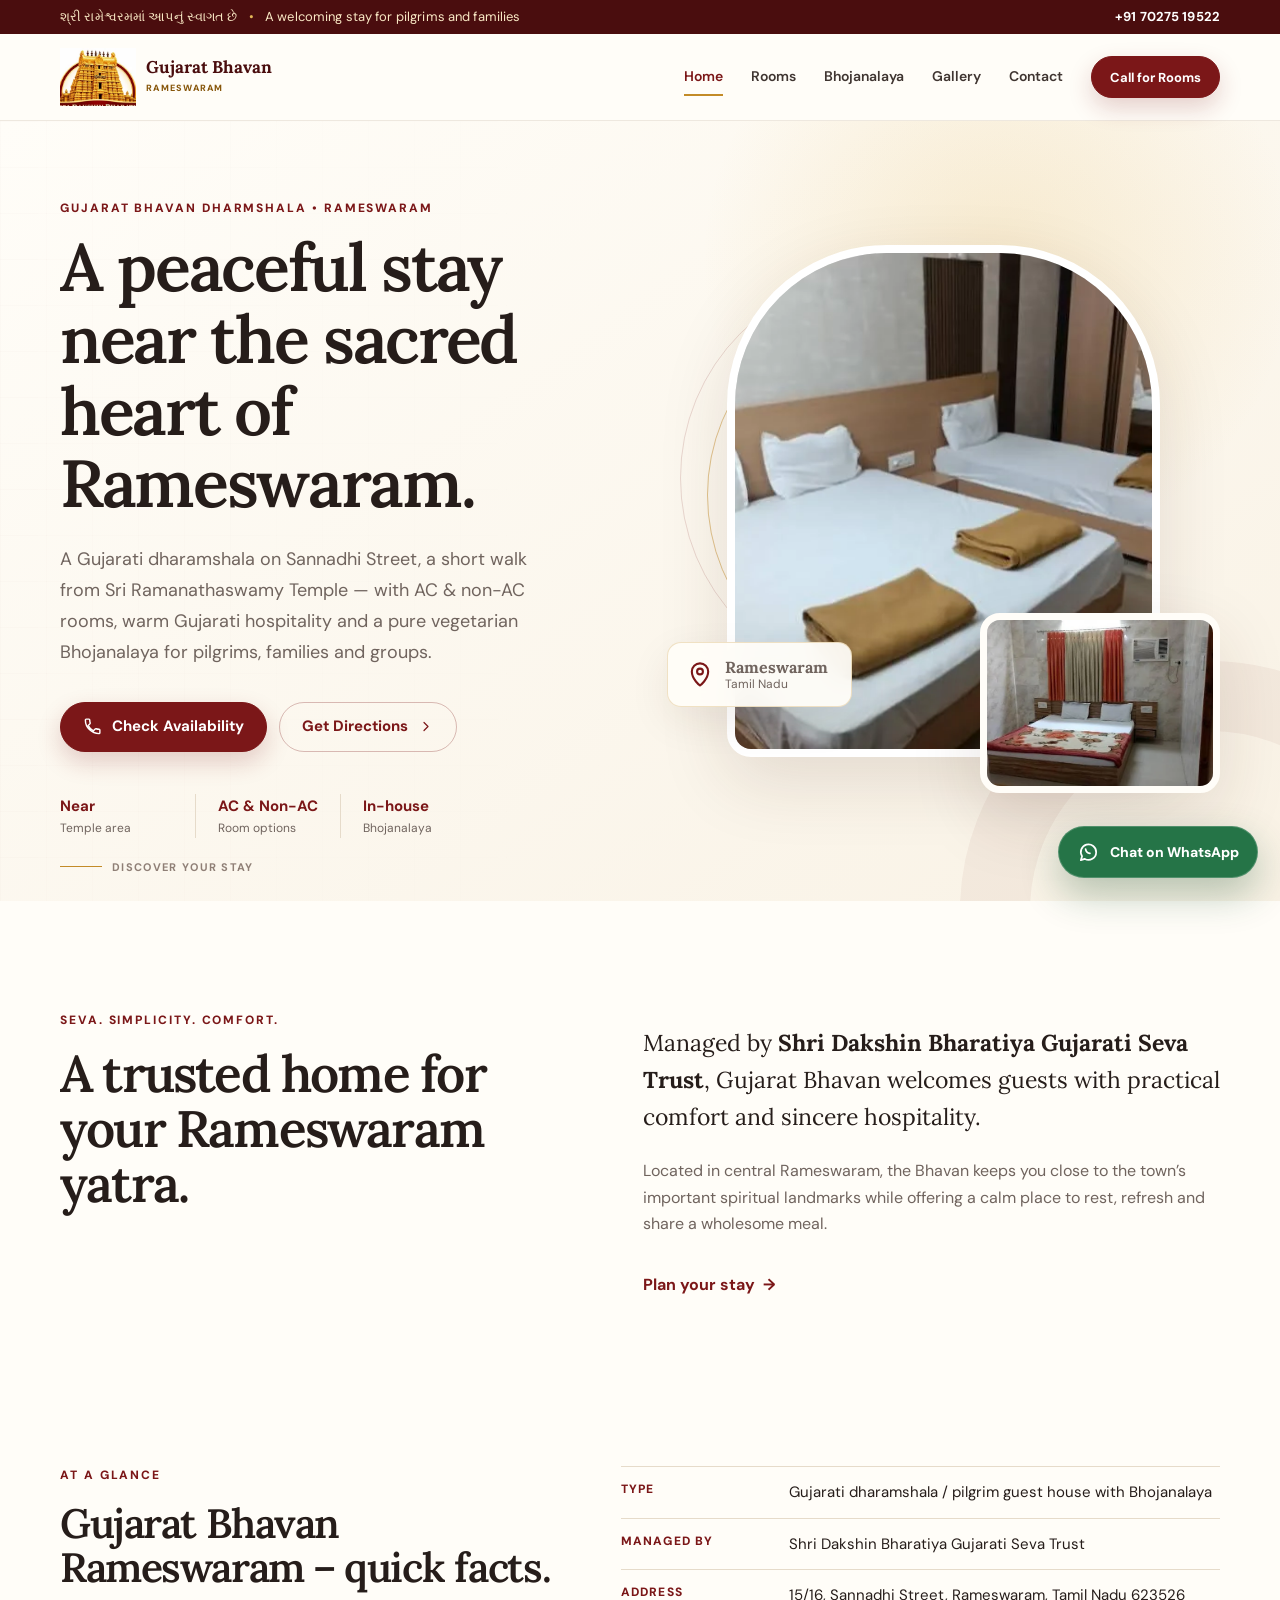
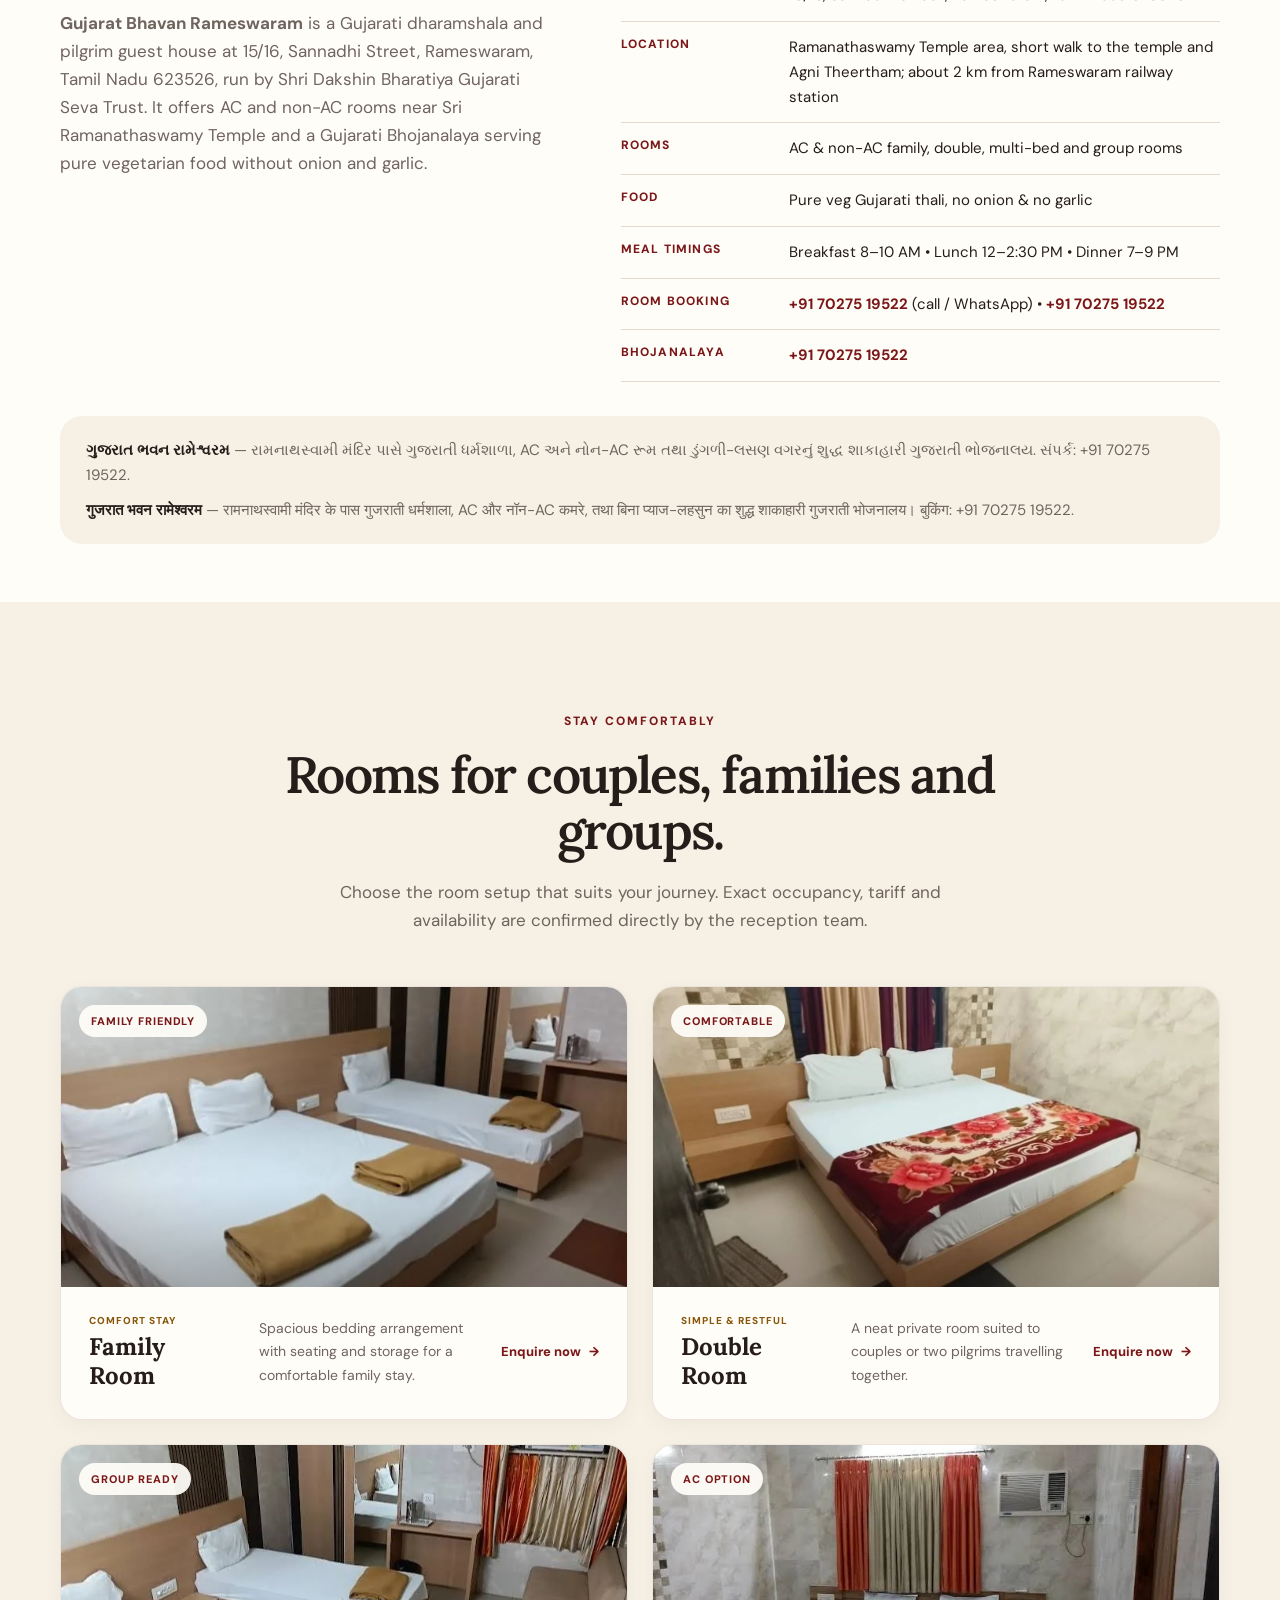
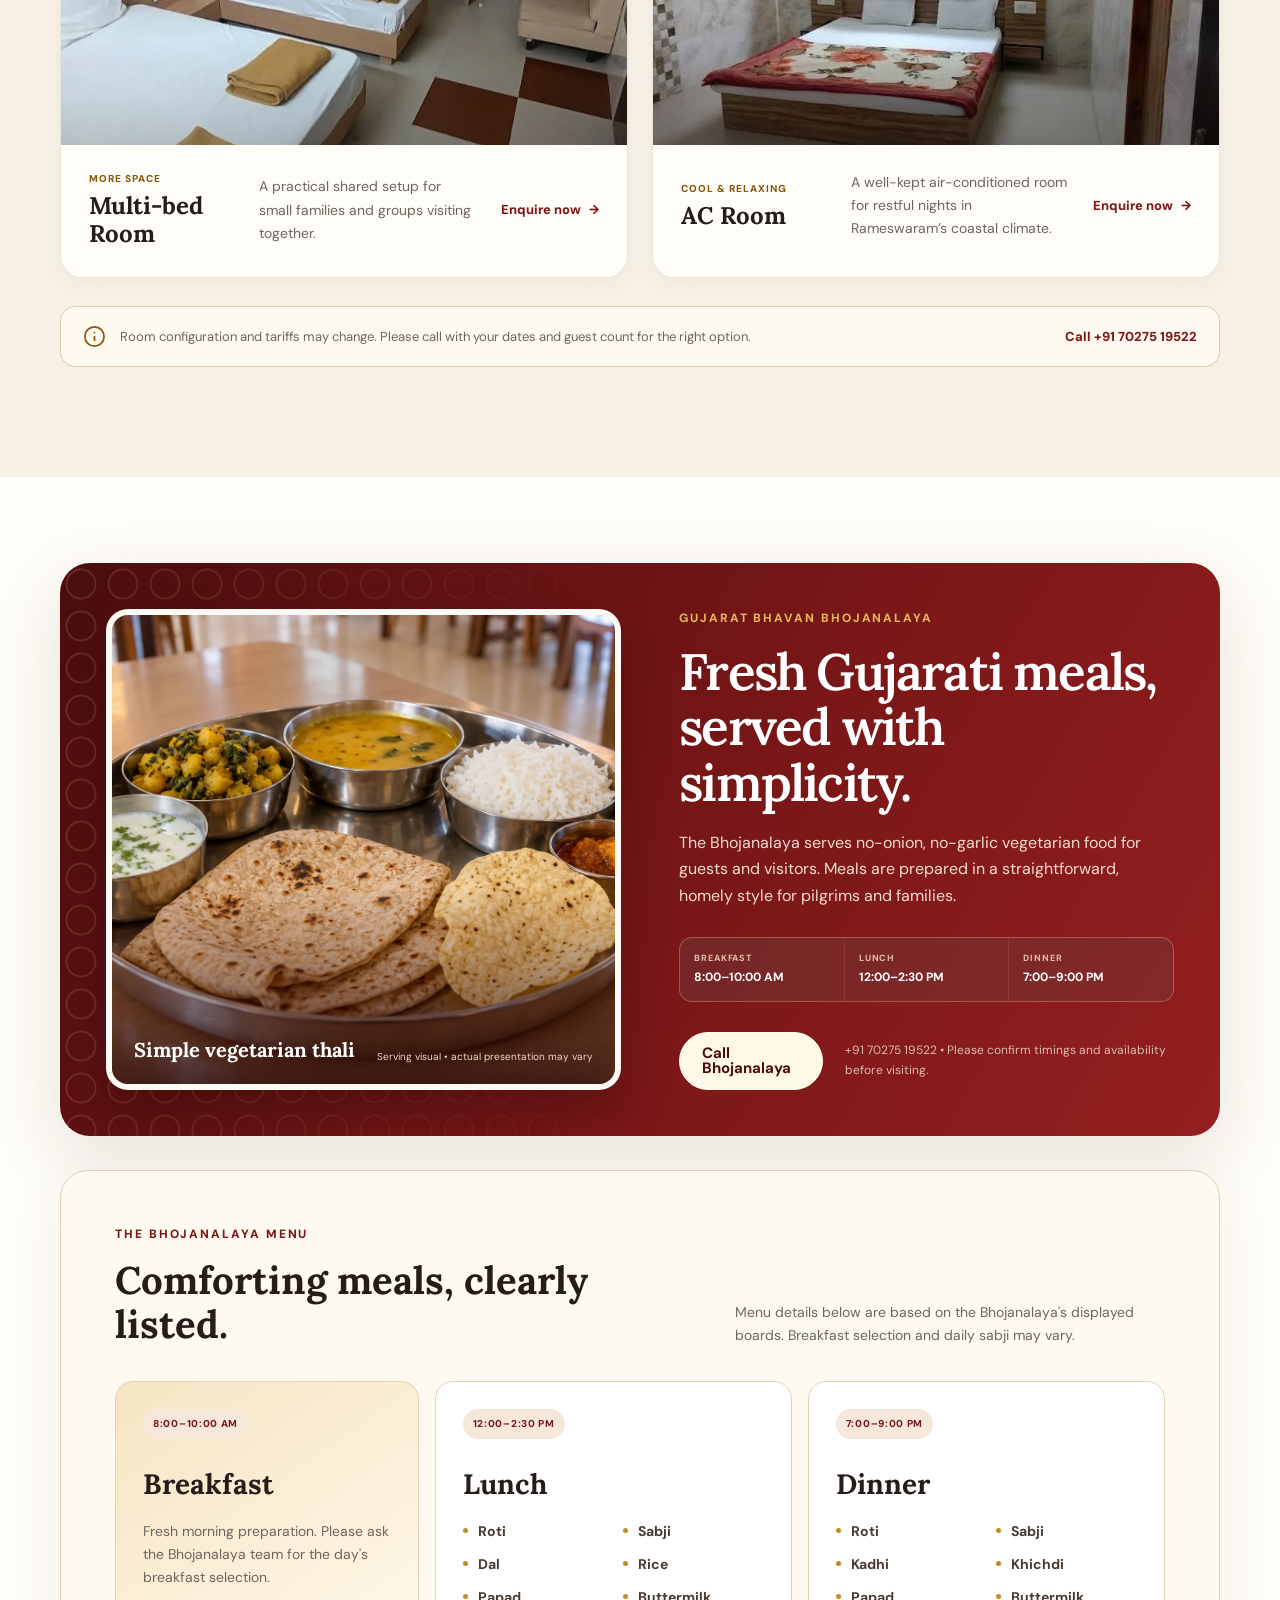
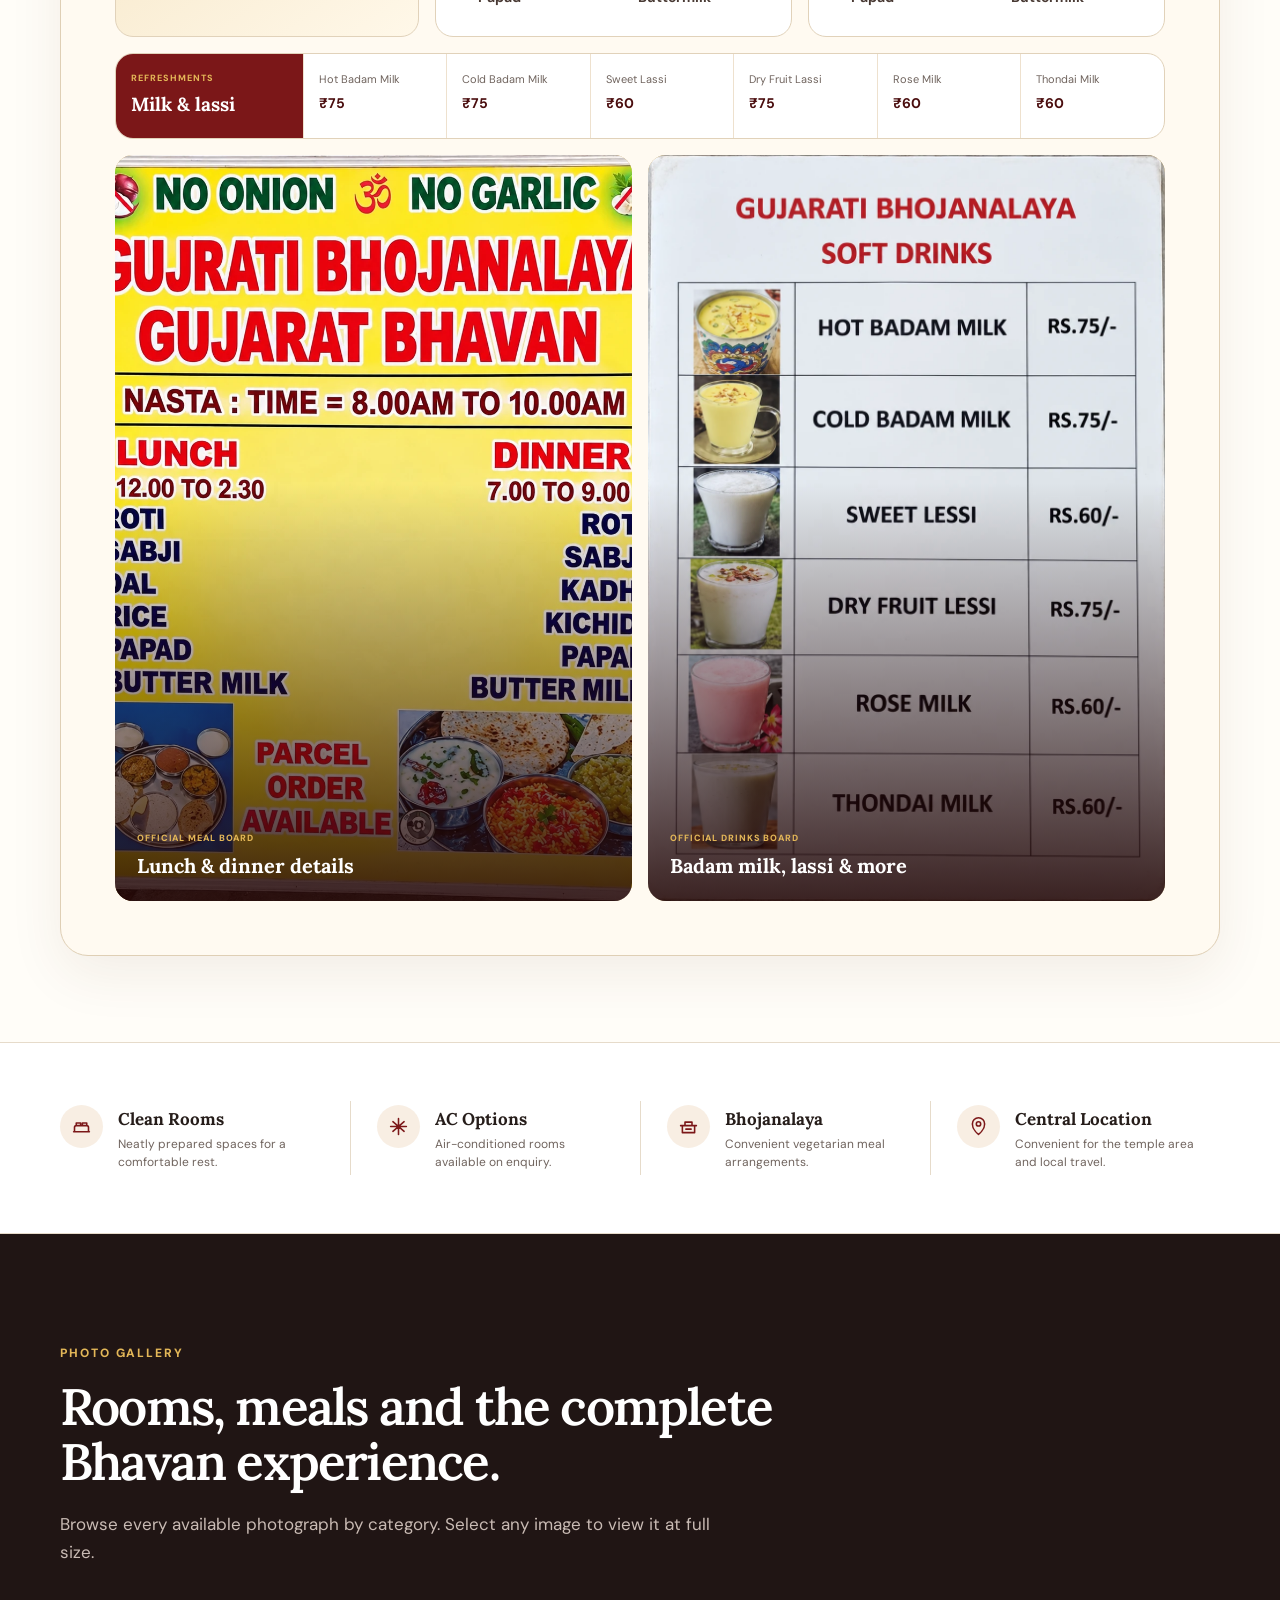
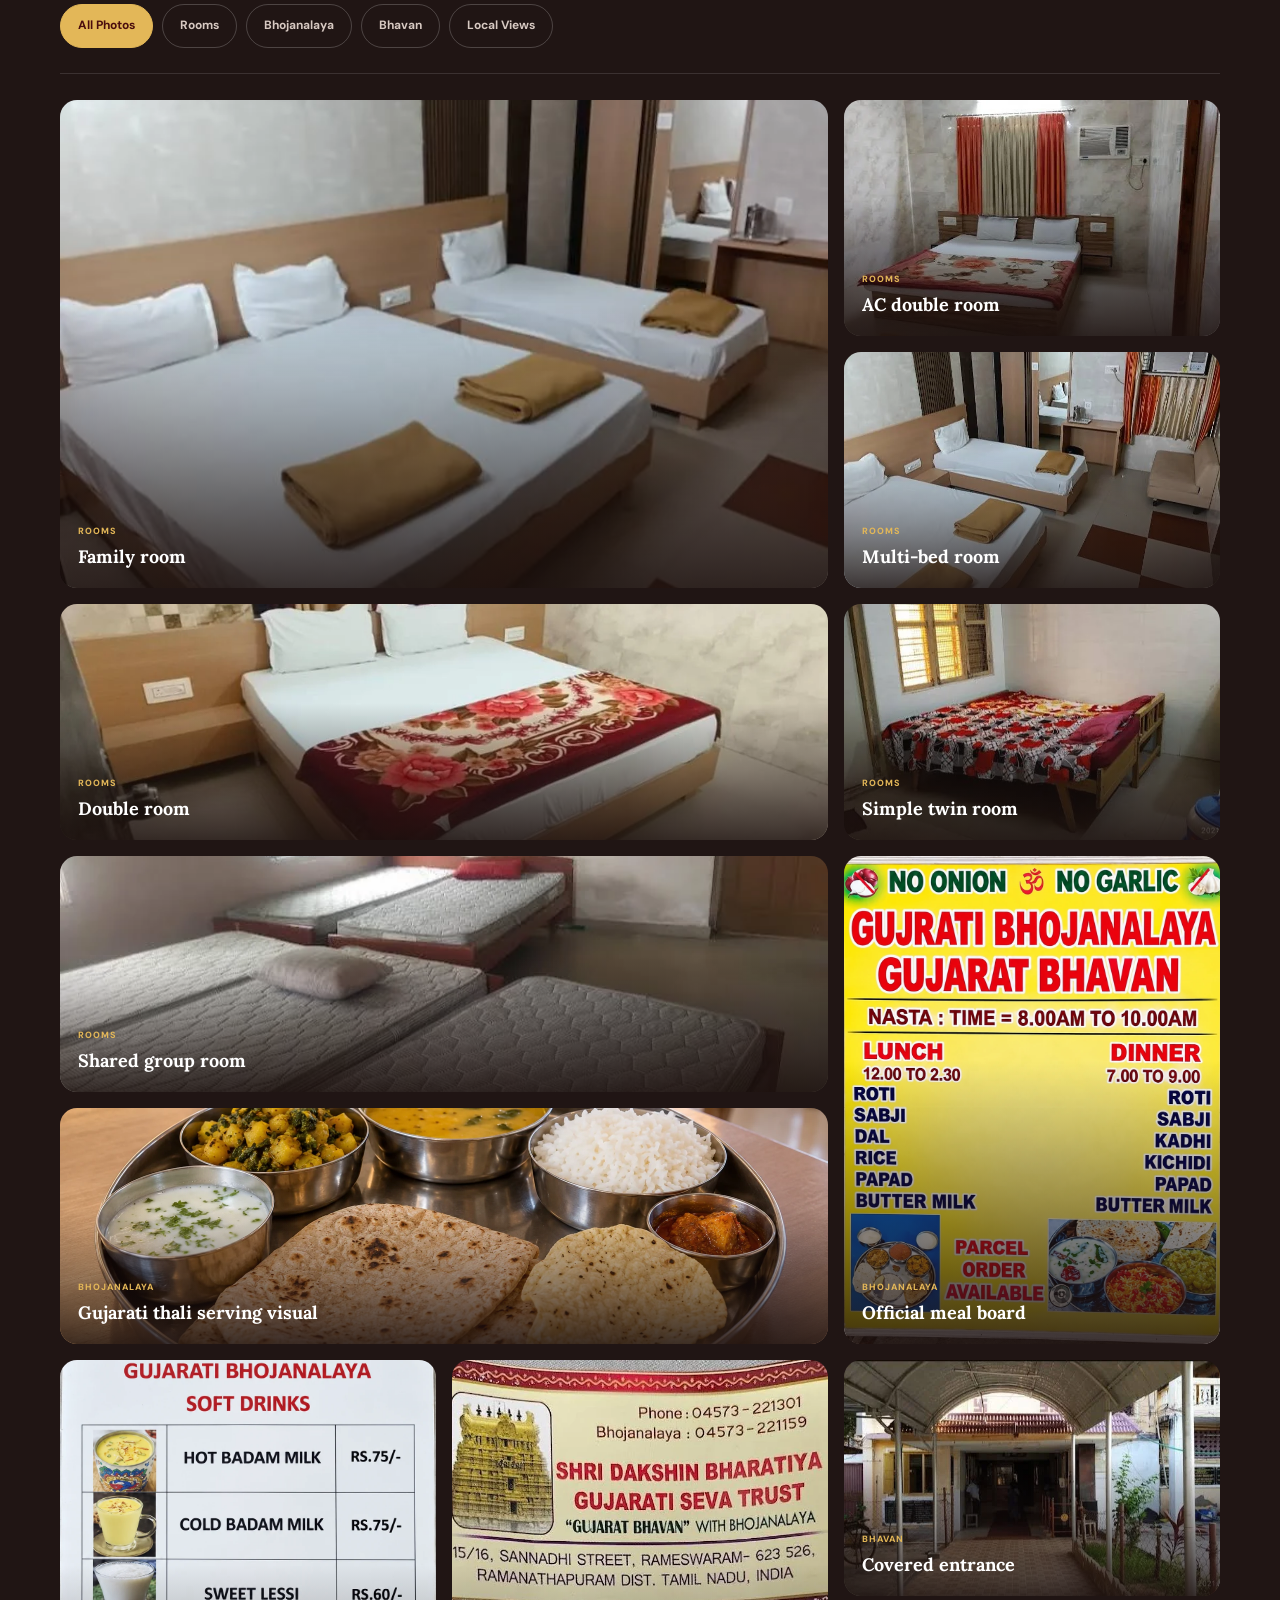
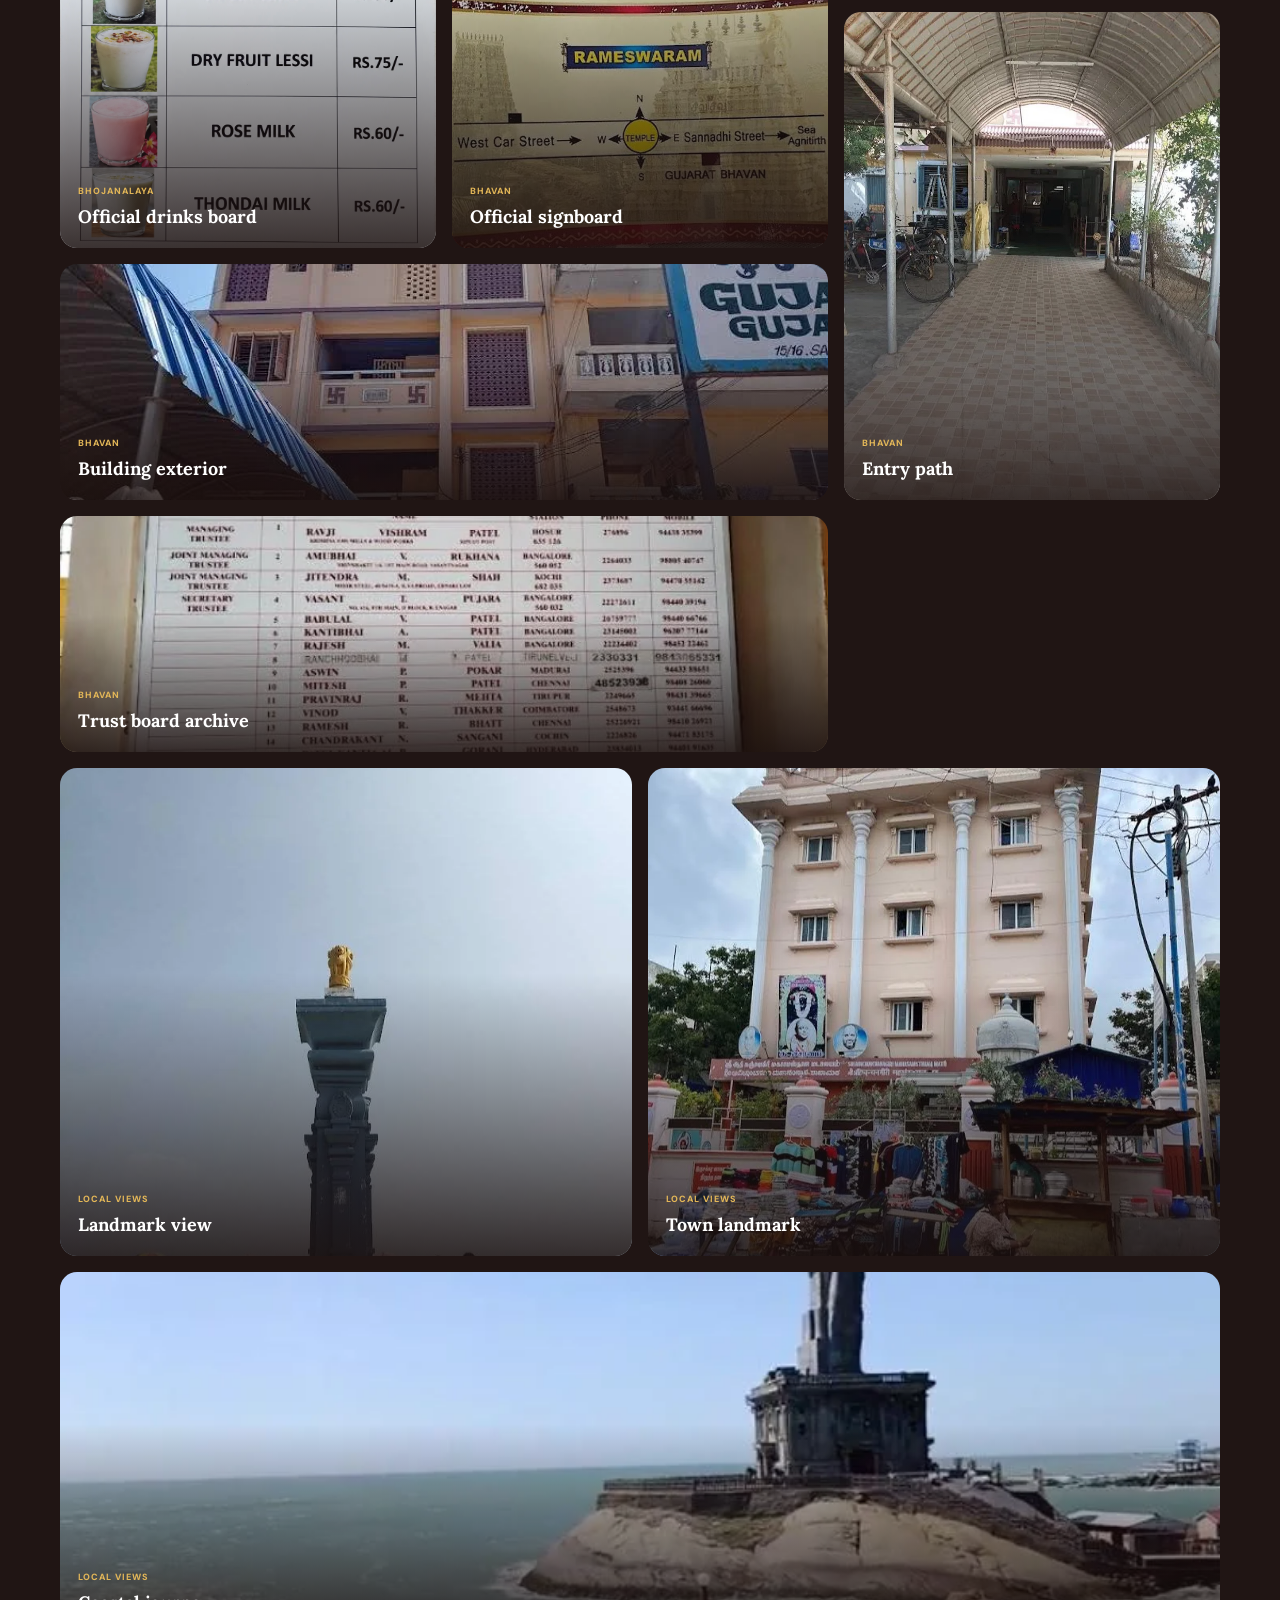
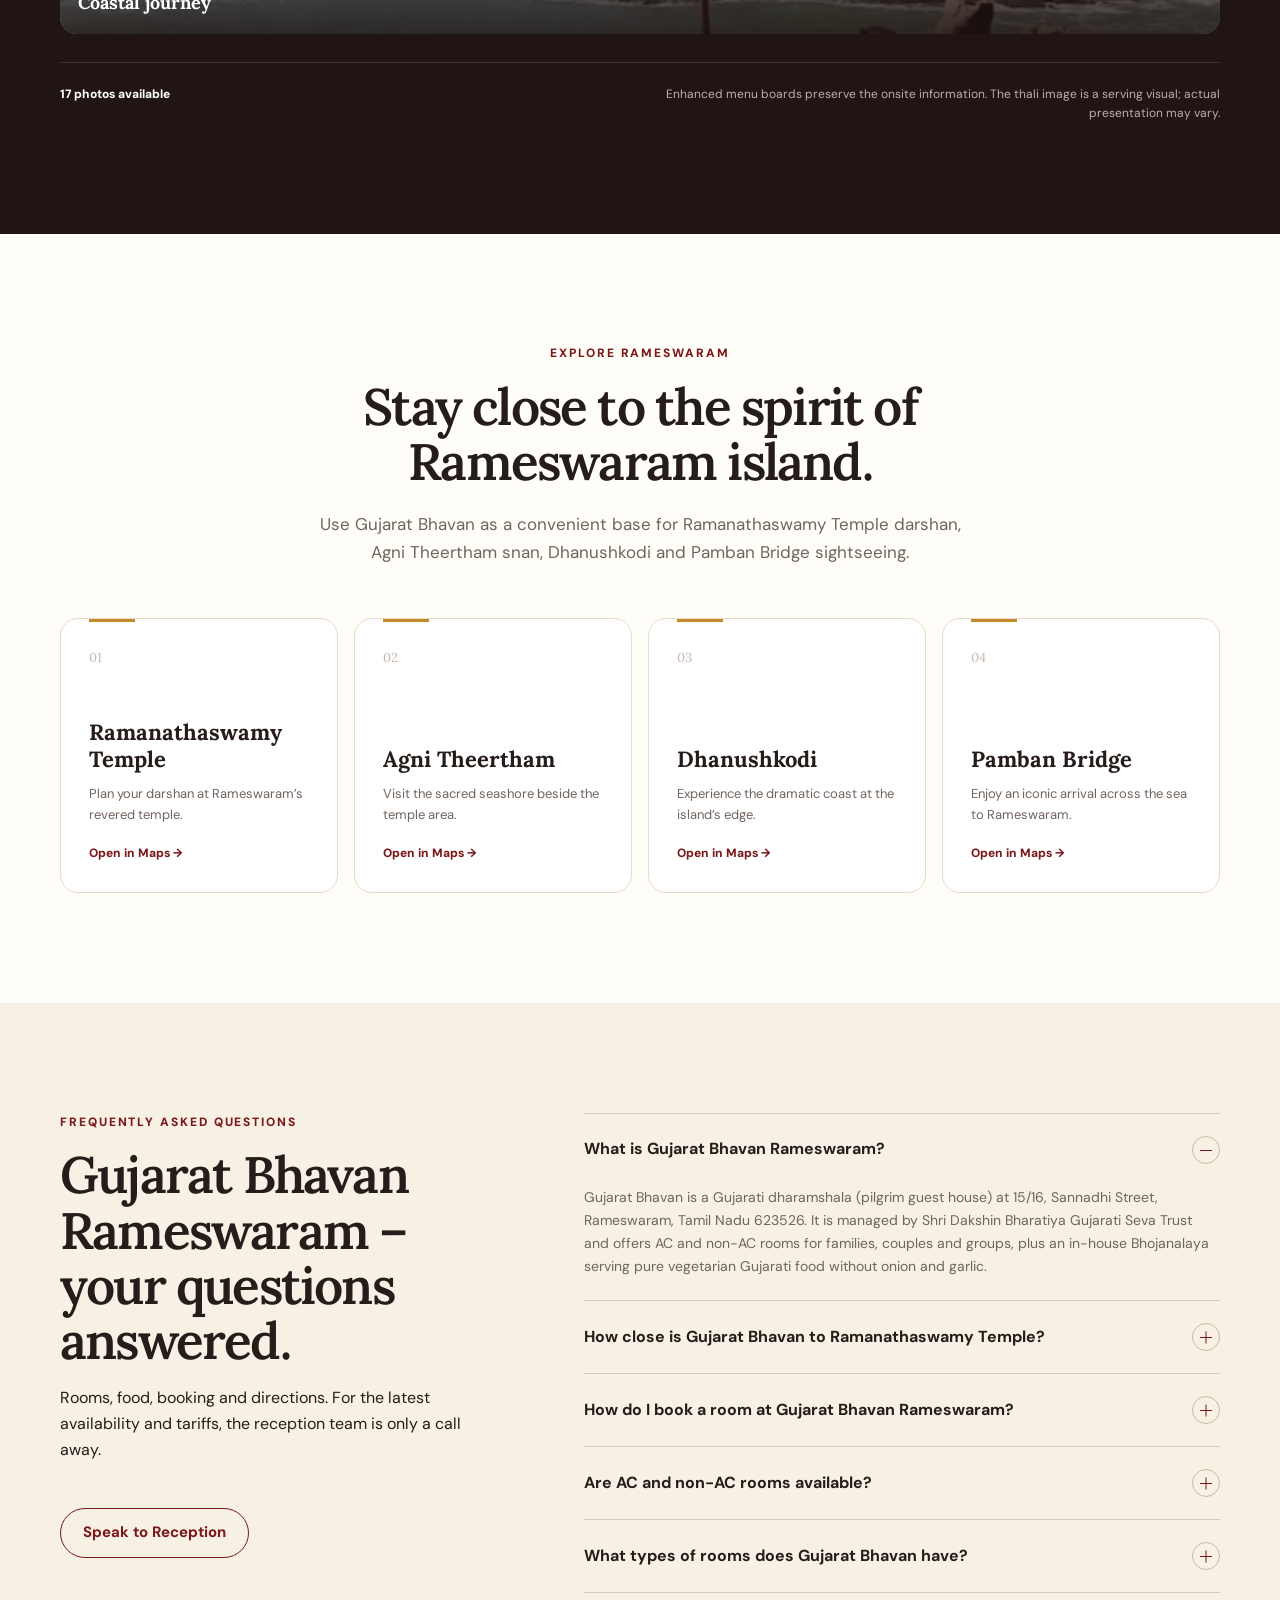
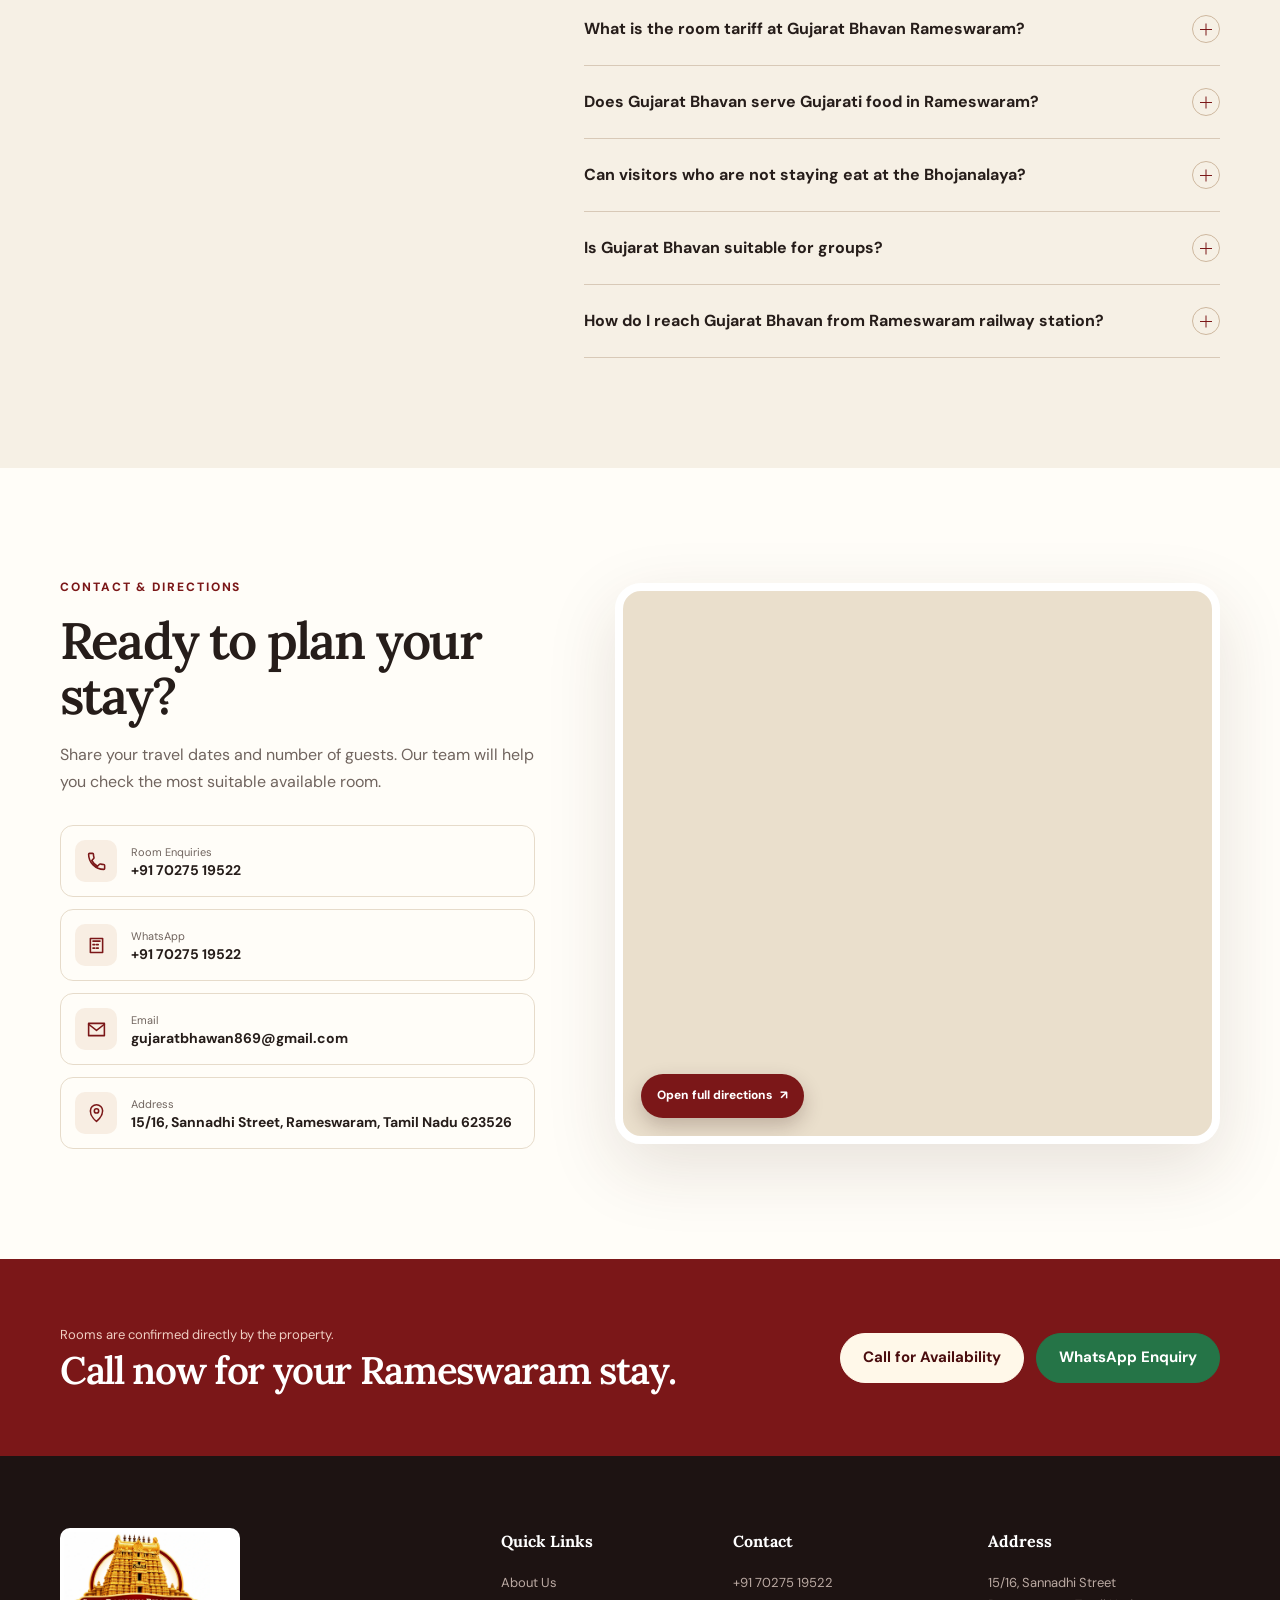
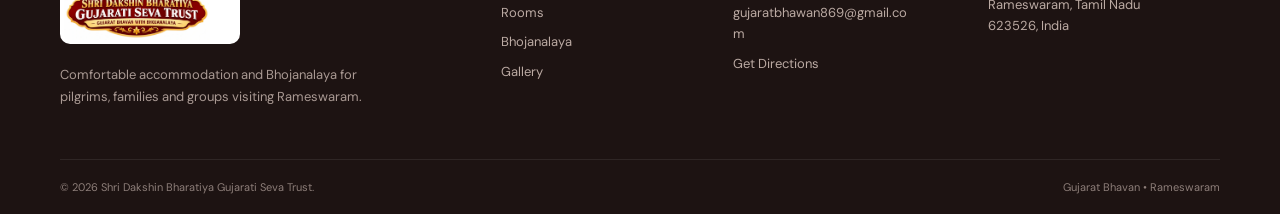
==== commit 2f4583a3: "Add floating WhatsApp chat button" ====
--- a/index.html
+++ b/index.html
@@ -546,6 +546,7 @@
     </div>
   </footer>
 
+  <a class="whatsapp-chat" href="https://wa.me/917027519522?text=Namaste%2C%20I%20would%20like%20to%20enquire%20about%20Gujarat%20Bhavan%20Rameswaram." target="_blank" rel="noopener" aria-label="Chat with Gujarat Bhavan on WhatsApp (opens in a new tab)"><svg aria-hidden="true" viewBox="0 0 24 24"><path d="M20 11.7a8 8 0 0 1-11.8 7L4 20l1.3-4.1A8 8 0 1 1 20 11.7Z"/><path d="M9 8.5c.4 2.5 2 4.1 4.5 4.5"/></svg><span>Chat on WhatsApp</span></a>
   <div class="mobile-actions" aria-label="Quick contact actions">
     <a href="tel:+917027519522"><svg aria-hidden="true" viewBox="0 0 24 24"><path d="M6.6 10.8c1.7 3.3 3.3 4.9 6.6 6.6l2.2-2.2c.3-.3.7-.4 1.1-.3 1.2.4 2.5.6 3.8.6.6 0 1 .4 1 1V20c0 .6-.4 1-1 1C10.8 21 3 13.2 3 3.7c0-.6.4-1 1-1h3.5c.6 0 1 .4 1 1 0 1.3.2 2.6.6 3.8.1.4 0 .8-.3 1.1l-2.2 2.2Z"/></svg>Call</a>
     <a href="https://wa.me/917027519522?text=Namaste%2C%20I%20would%20like%20to%20check%20room%20availability%20at%20Gujarat%20Bhavan%20Rameswaram." target="_blank" rel="noopener"><svg aria-hidden="true" viewBox="0 0 24 24"><path d="M20 11.7a8 8 0 0 1-11.8 7L4 20l1.3-4.1A8 8 0 1 1 20 11.7Z"/><path d="M9 8.5c.4 2.5 2 4.1 4.5 4.5"/></svg>WhatsApp</a>
--- a/styles.css
+++ b/styles.css
@@ -301,6 +301,9 @@
 .footer__bottom { display: flex; justify-content: space-between; gap: 20px; padding-block: 18px; border-top: 1px solid rgba(255,255,255,.08); }
 .footer__bottom p { margin: 0; color: #8d7e79; font-size: 11px; }
 
+.whatsapp-chat { position: fixed; z-index: 46; right: max(22px, env(safe-area-inset-right)); bottom: max(22px, env(safe-area-inset-bottom)); display: inline-flex; align-items: center; gap: 10px; min-height: 52px; padding: 13px 18px; border: 1px solid rgba(255, 255, 255, .2); border-radius: 999px; color: white; background: var(--green); box-shadow: 0 16px 38px rgba(20, 80, 47, .3); font-size: 14px; font-weight: 800; line-height: 1; transition: transform .2s ease, background .2s ease, box-shadow .2s ease; }
+.whatsapp-chat:hover { transform: translateY(-3px); background: #1d613a; box-shadow: 0 20px 44px rgba(20, 80, 47, .36); }
+.whatsapp-chat svg { width: 23px; height: 23px; flex: 0 0 auto; }
 .mobile-actions { display: none; }
 .lightbox { width: min(960px, calc(100% - 30px)); max-width: none; padding: 0; border: 0; border-radius: 20px; background: #17100f; box-shadow: 0 30px 100px rgba(0,0,0,.55); }
 .lightbox::backdrop { background: rgba(20, 12, 11, .82); backdrop-filter: blur(8px); }
@@ -380,6 +383,7 @@
 @media (max-width: 640px) {
   :root { --container: calc(100% - 28px); --radius: 17px; }
   body { padding-bottom: 66px; }
+  .whatsapp-chat { display: none; }
   .hero { padding-top: 44px; }
   .hero h1 { font-size: clamp(38px, 11vw, 52px); }
   .hero__lead { font-size: 16px; }
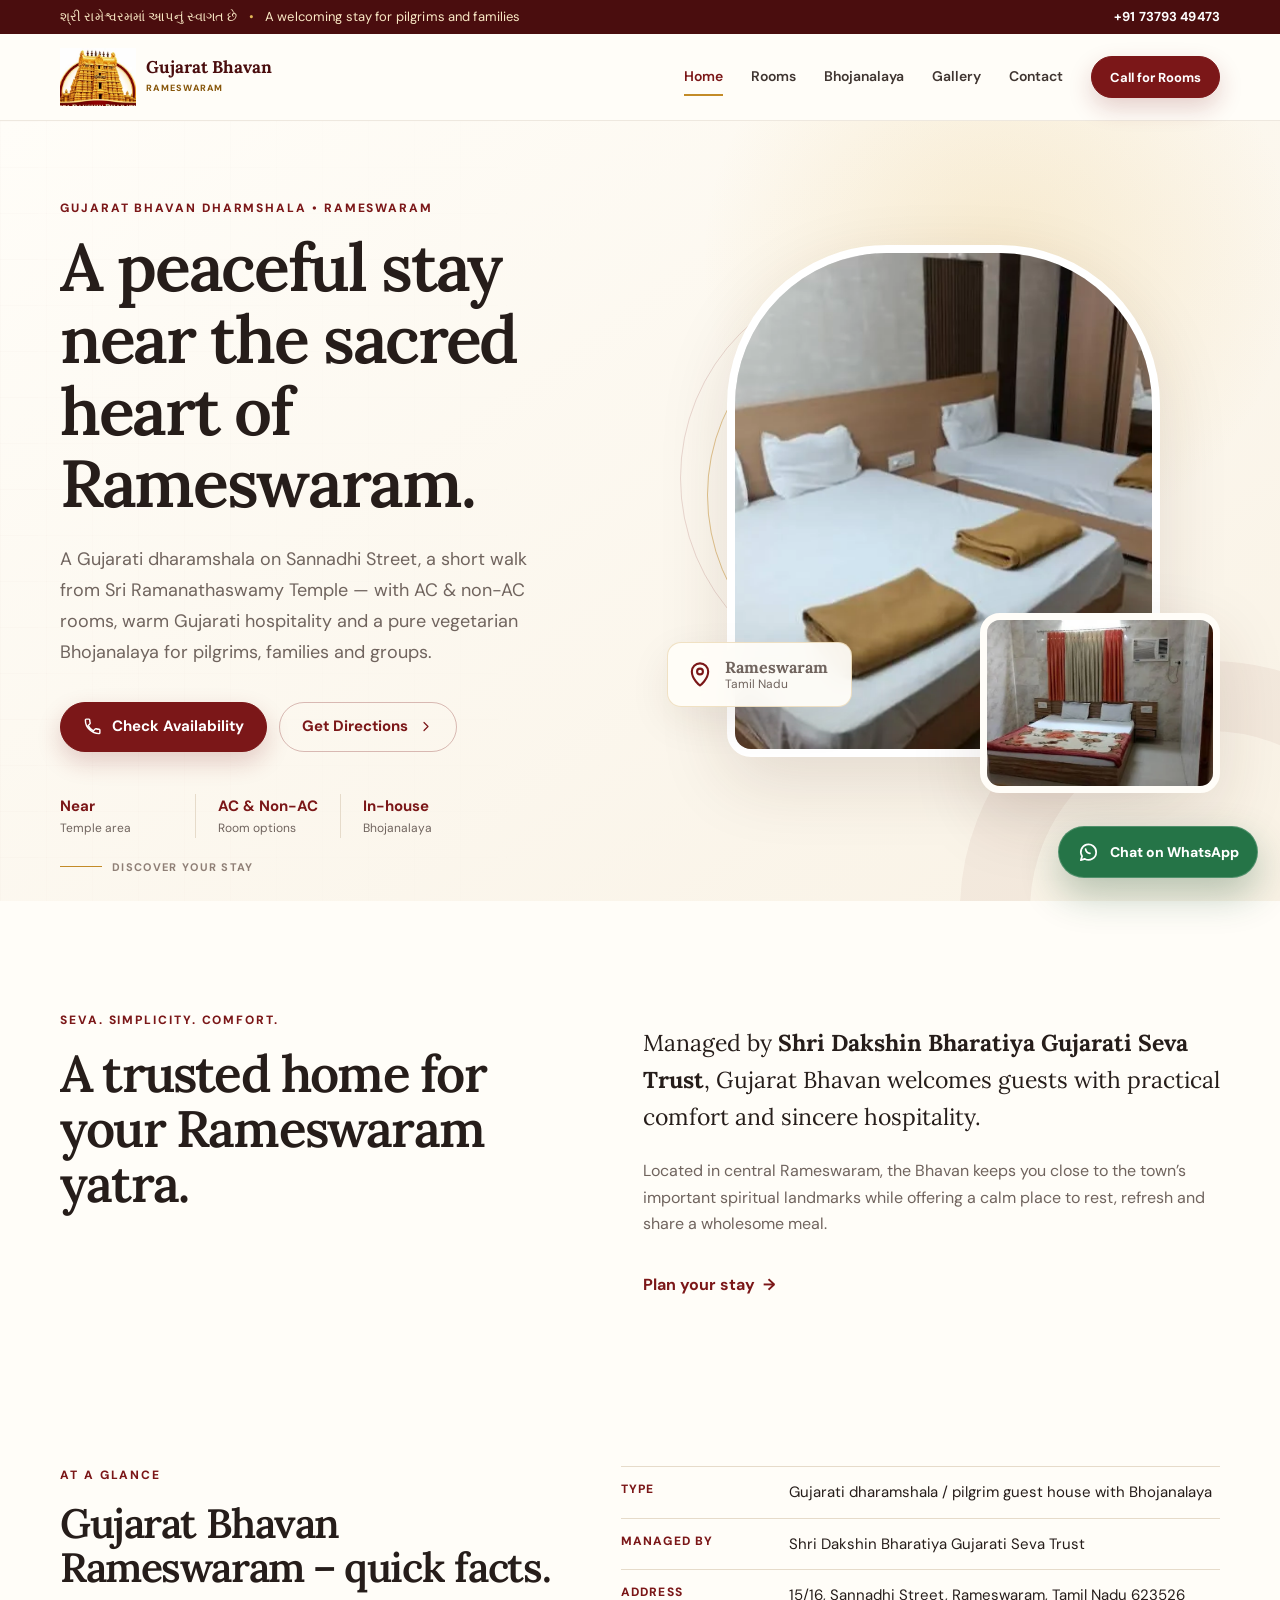
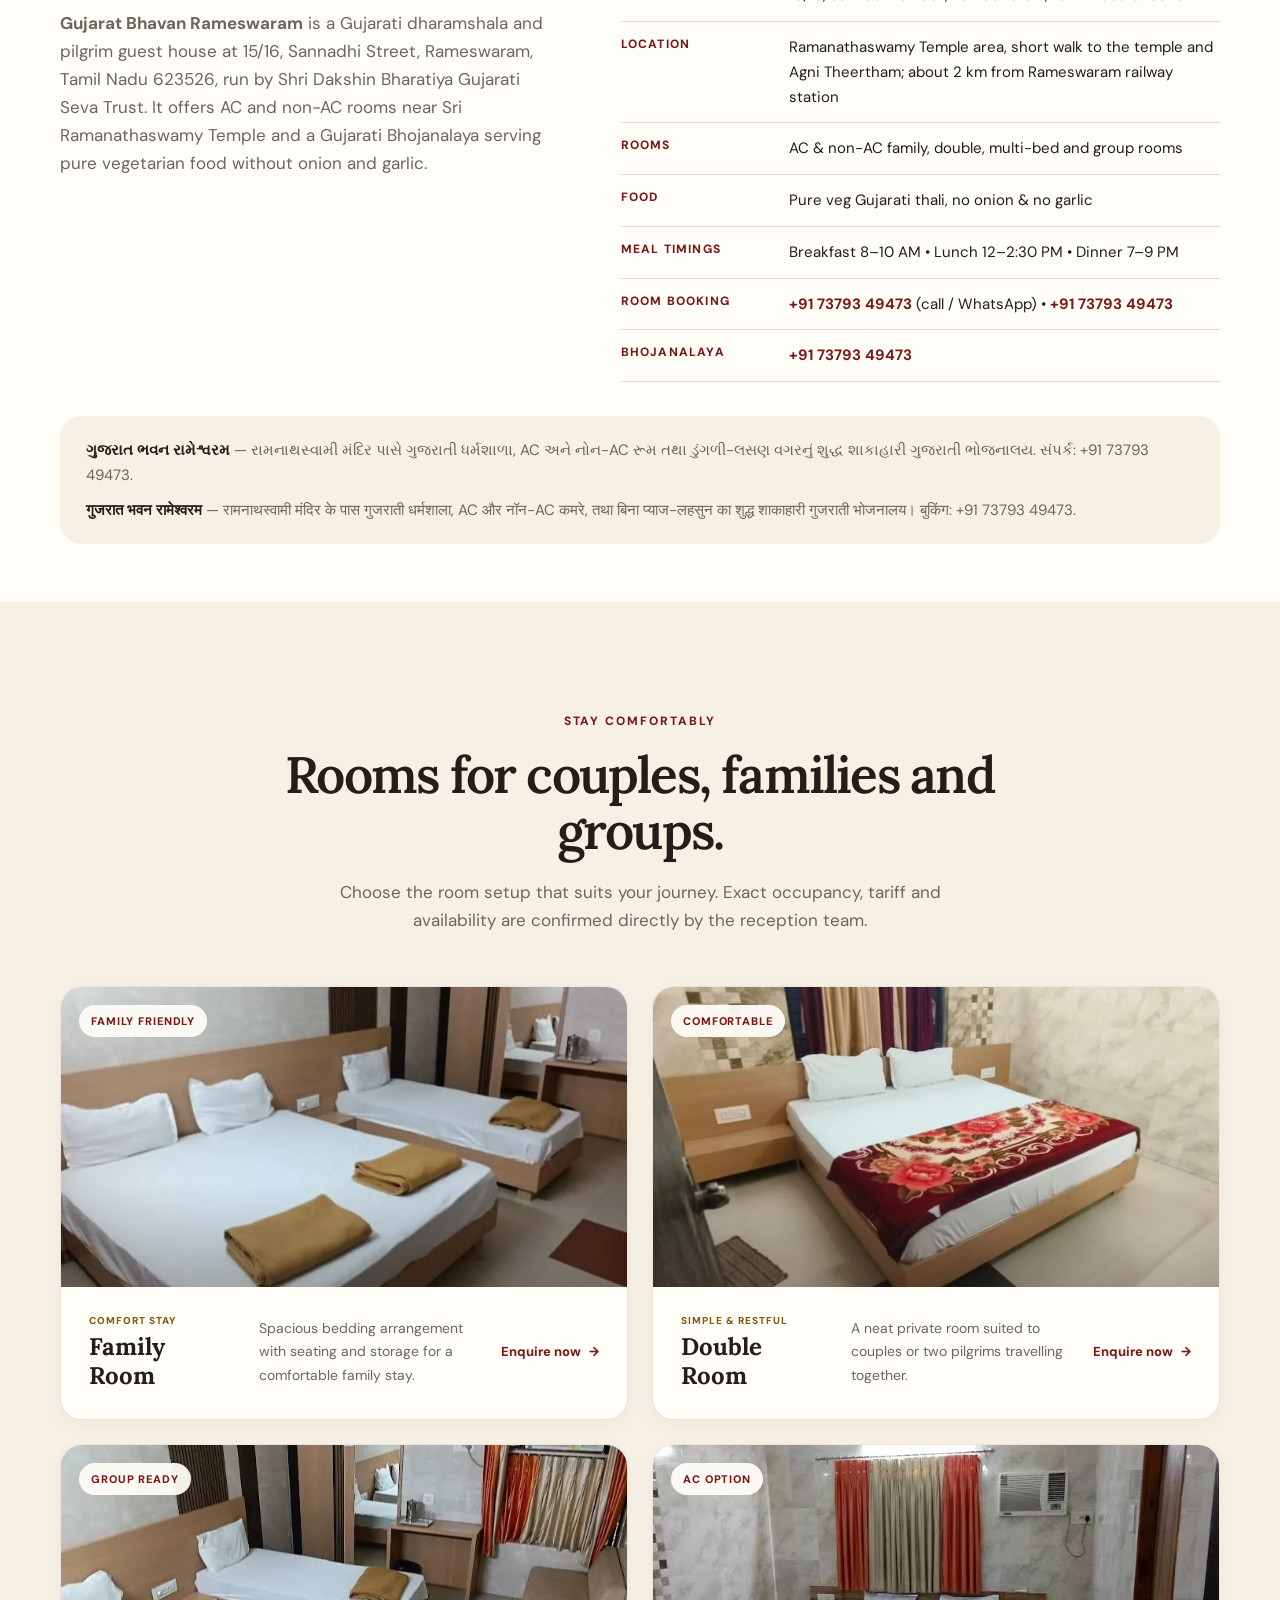
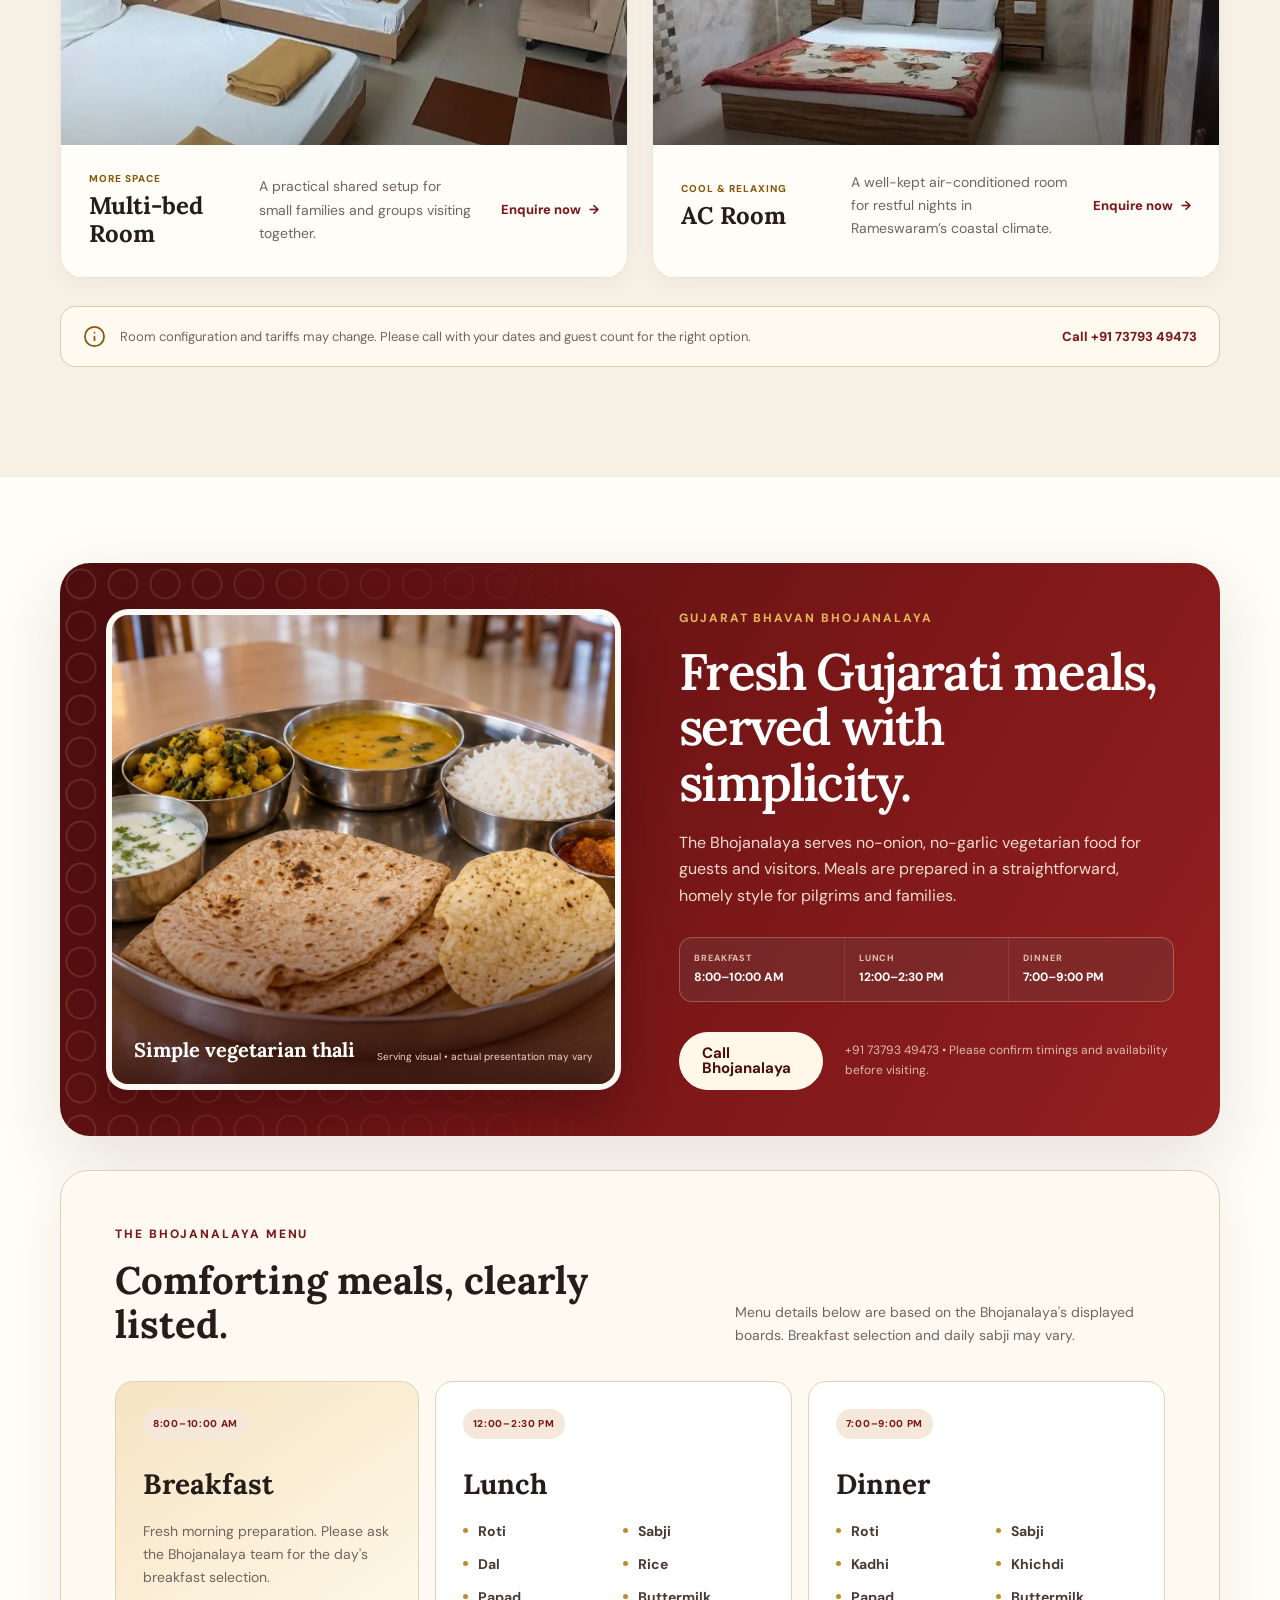
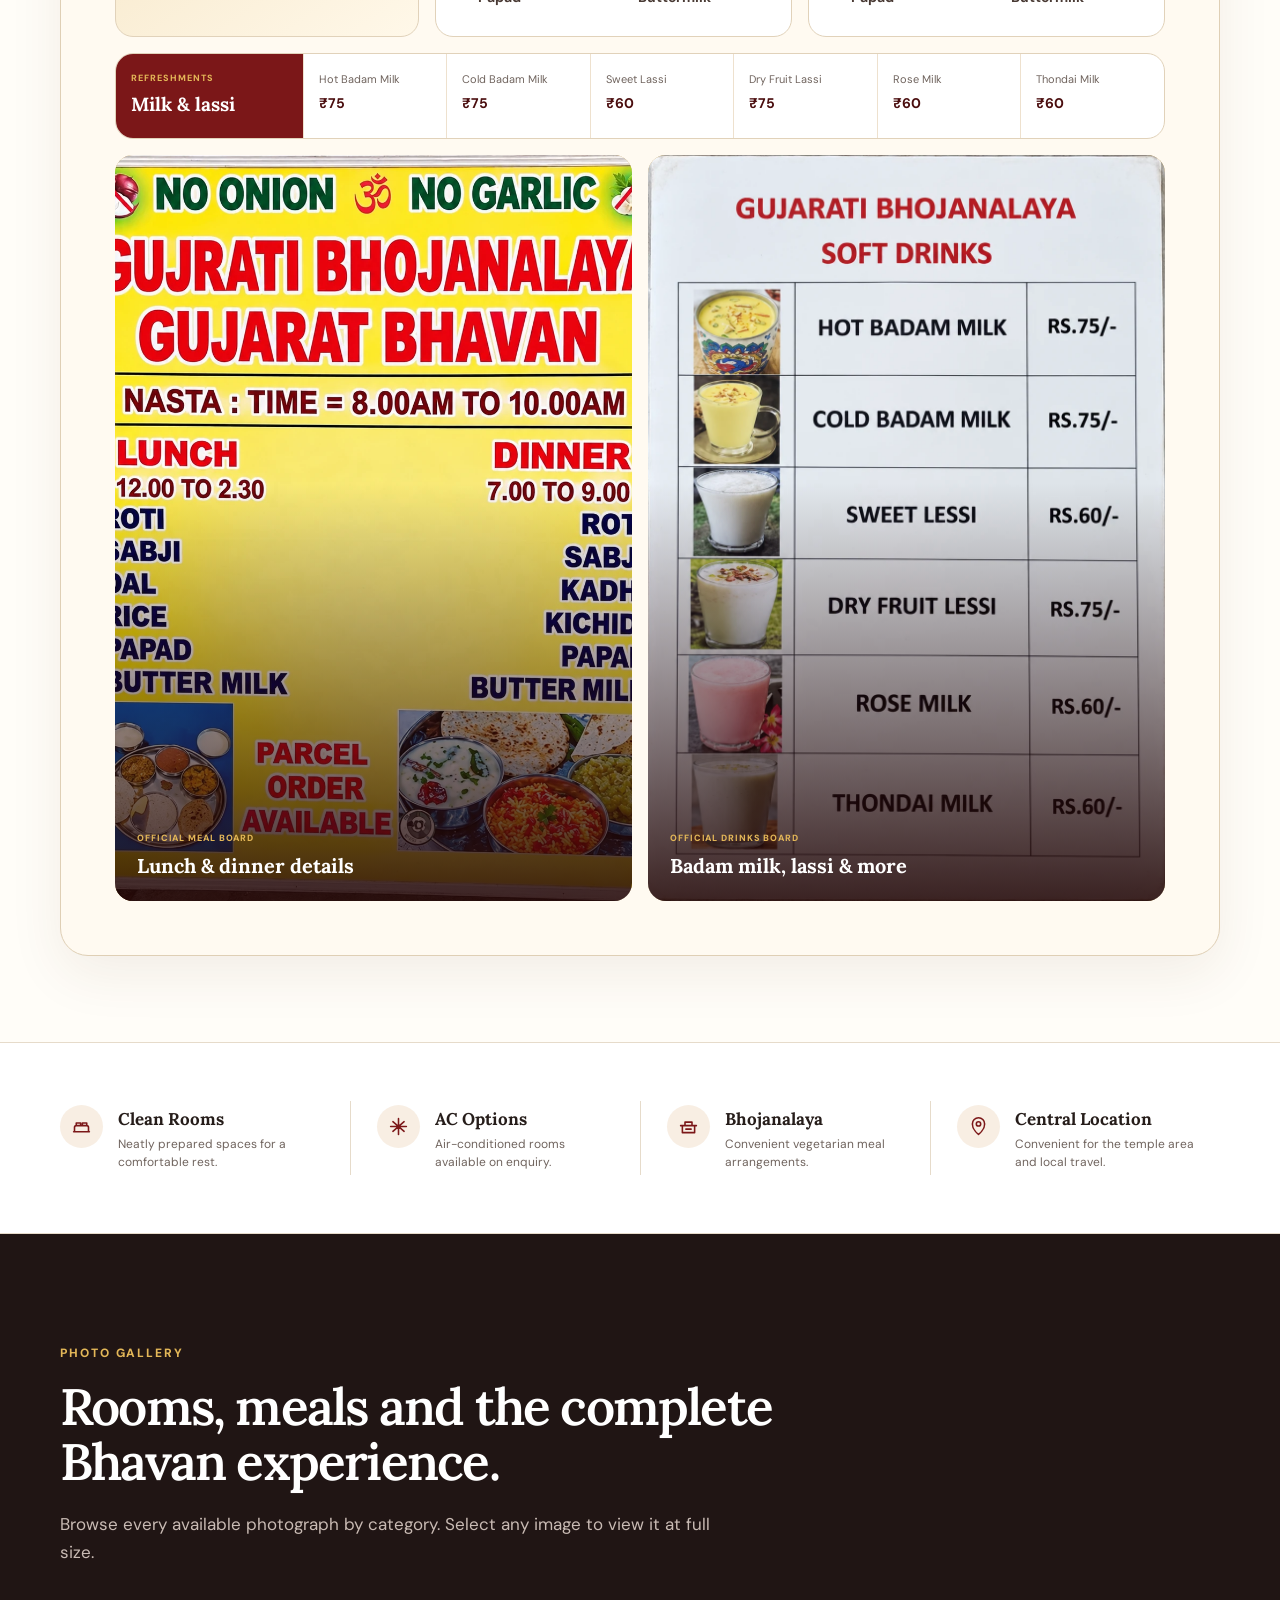
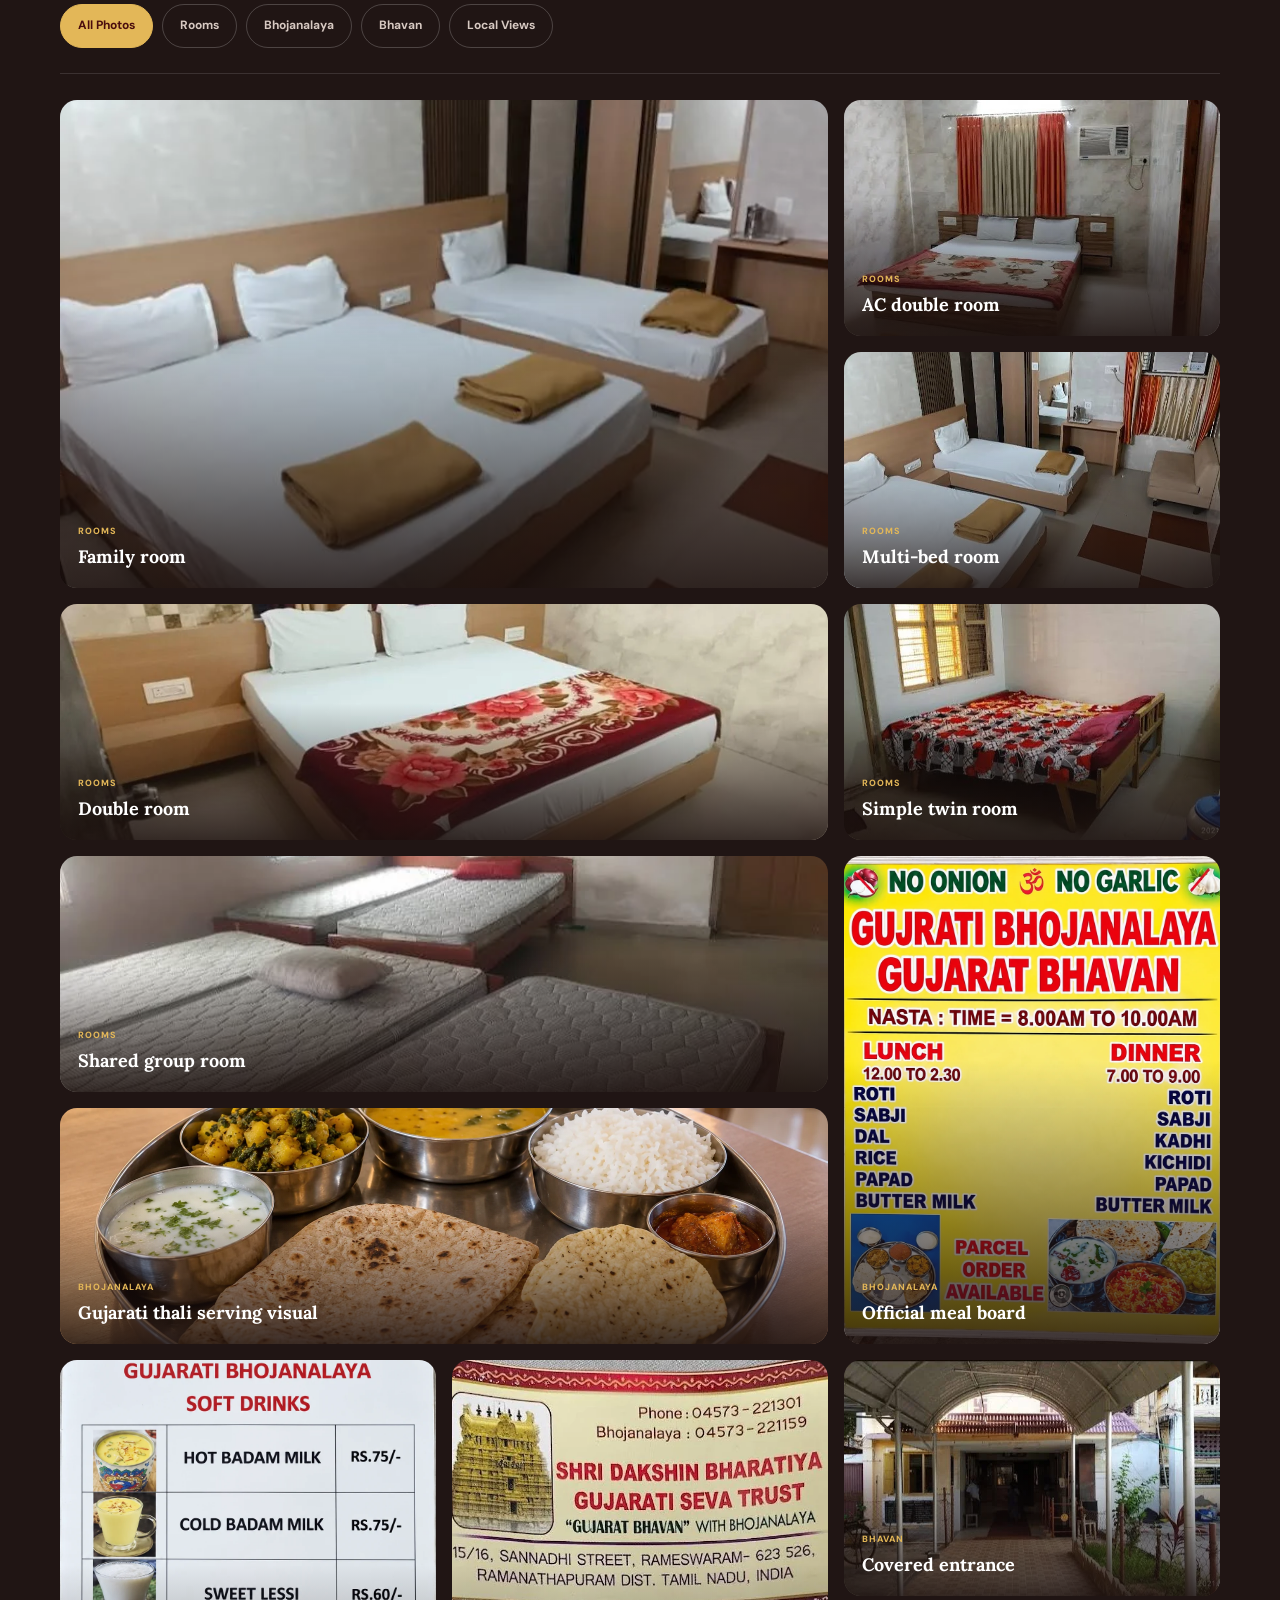
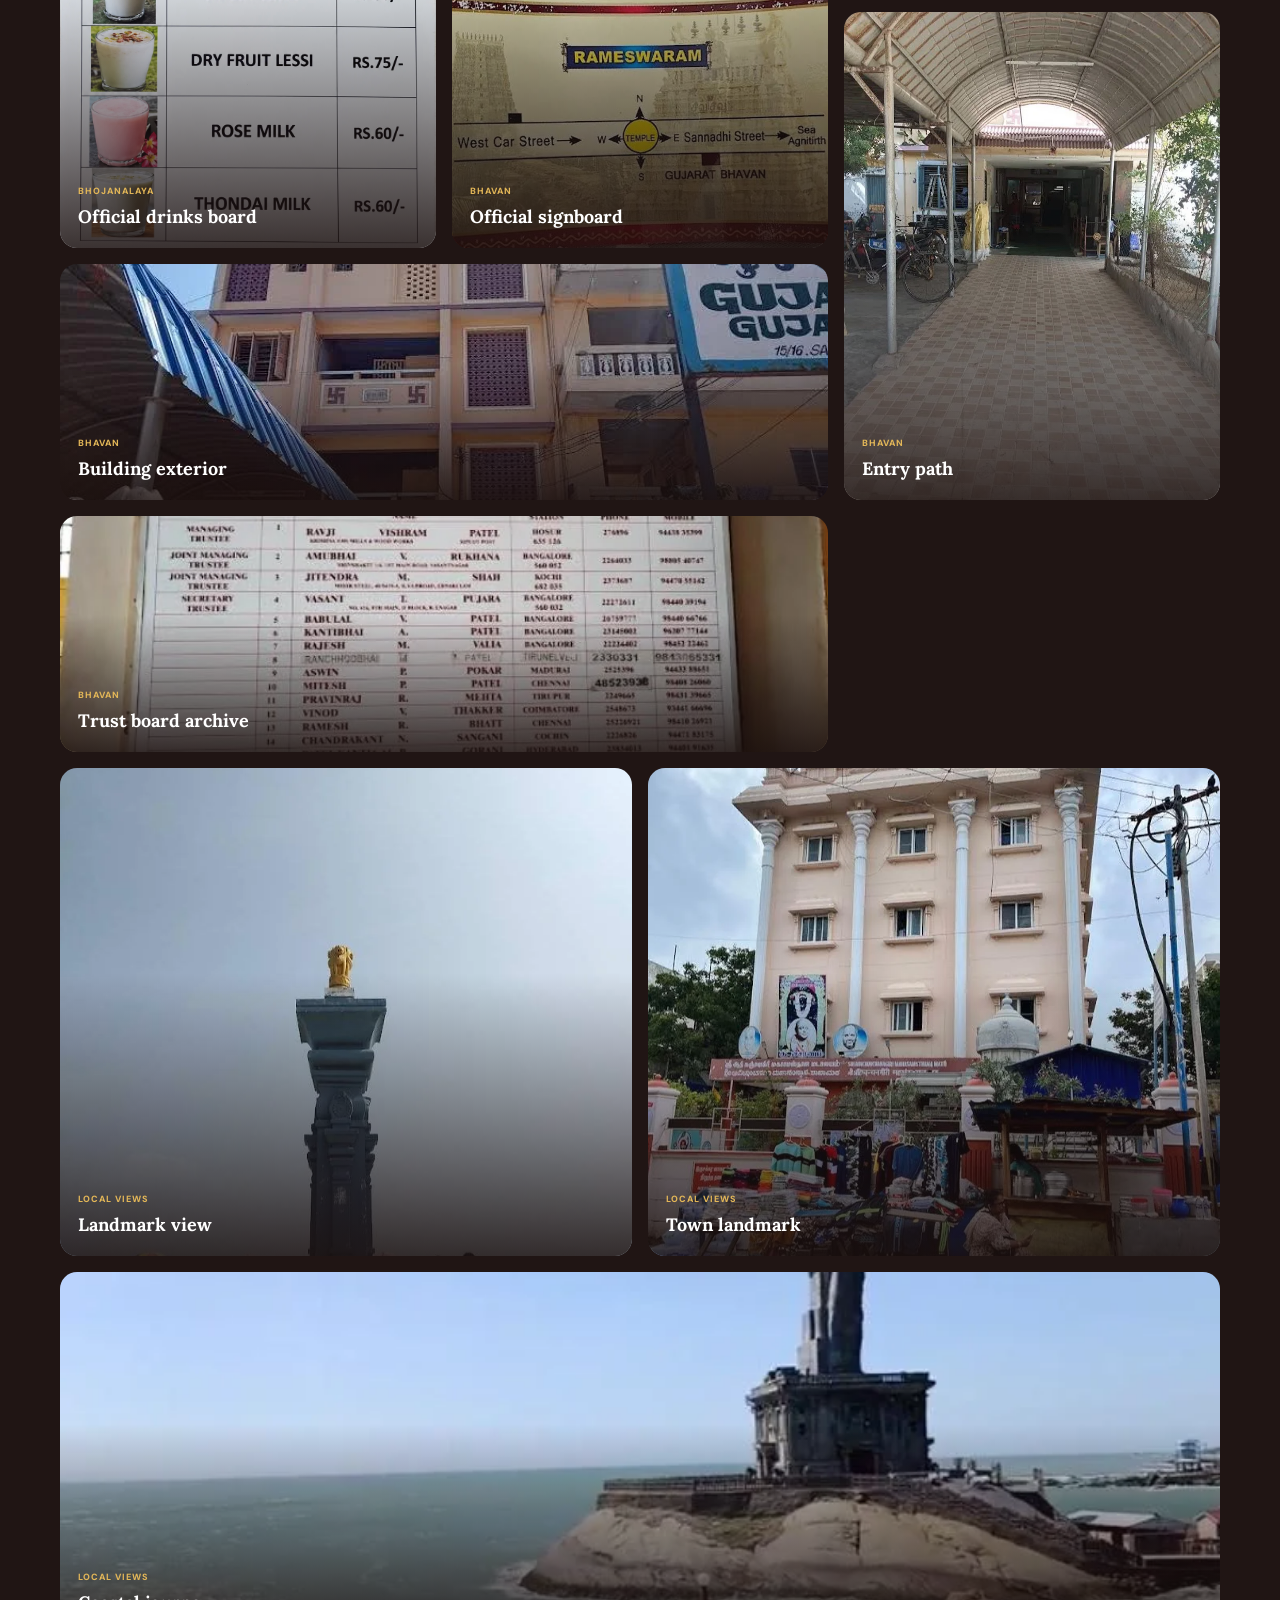
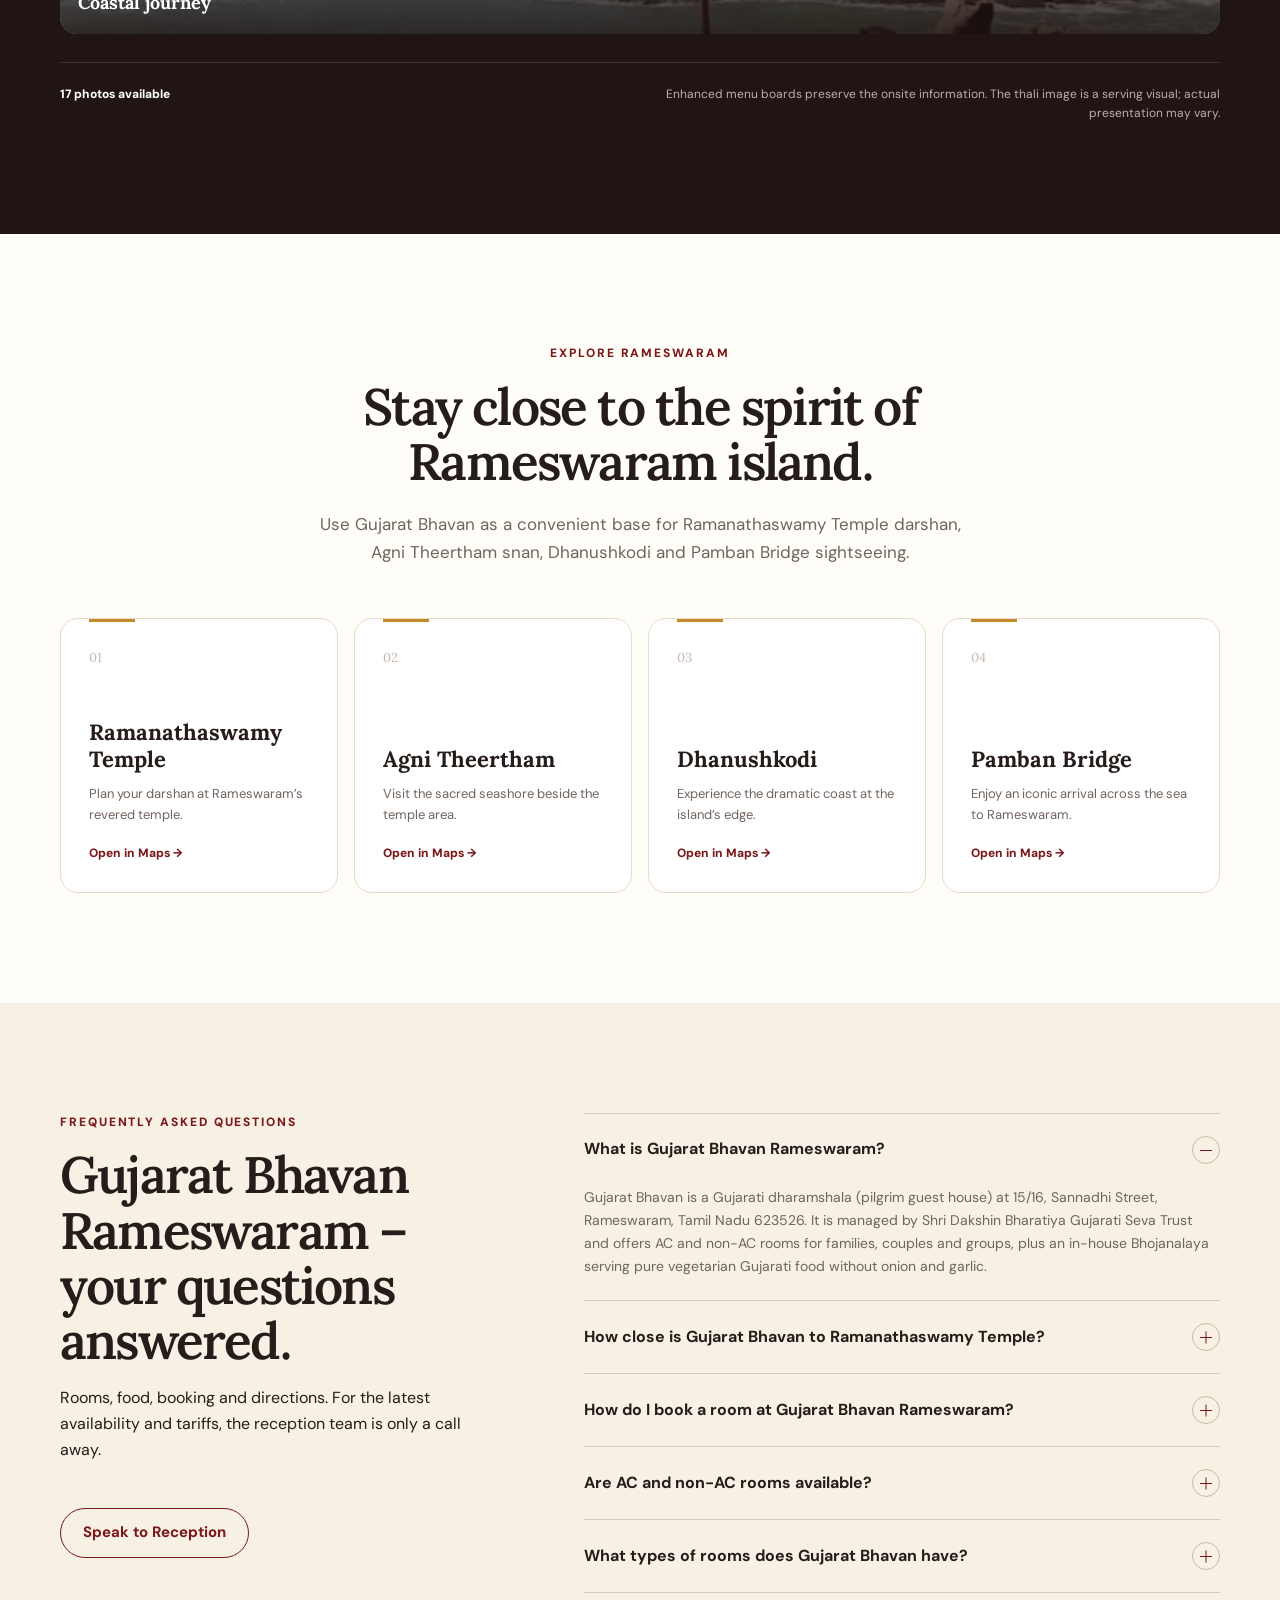
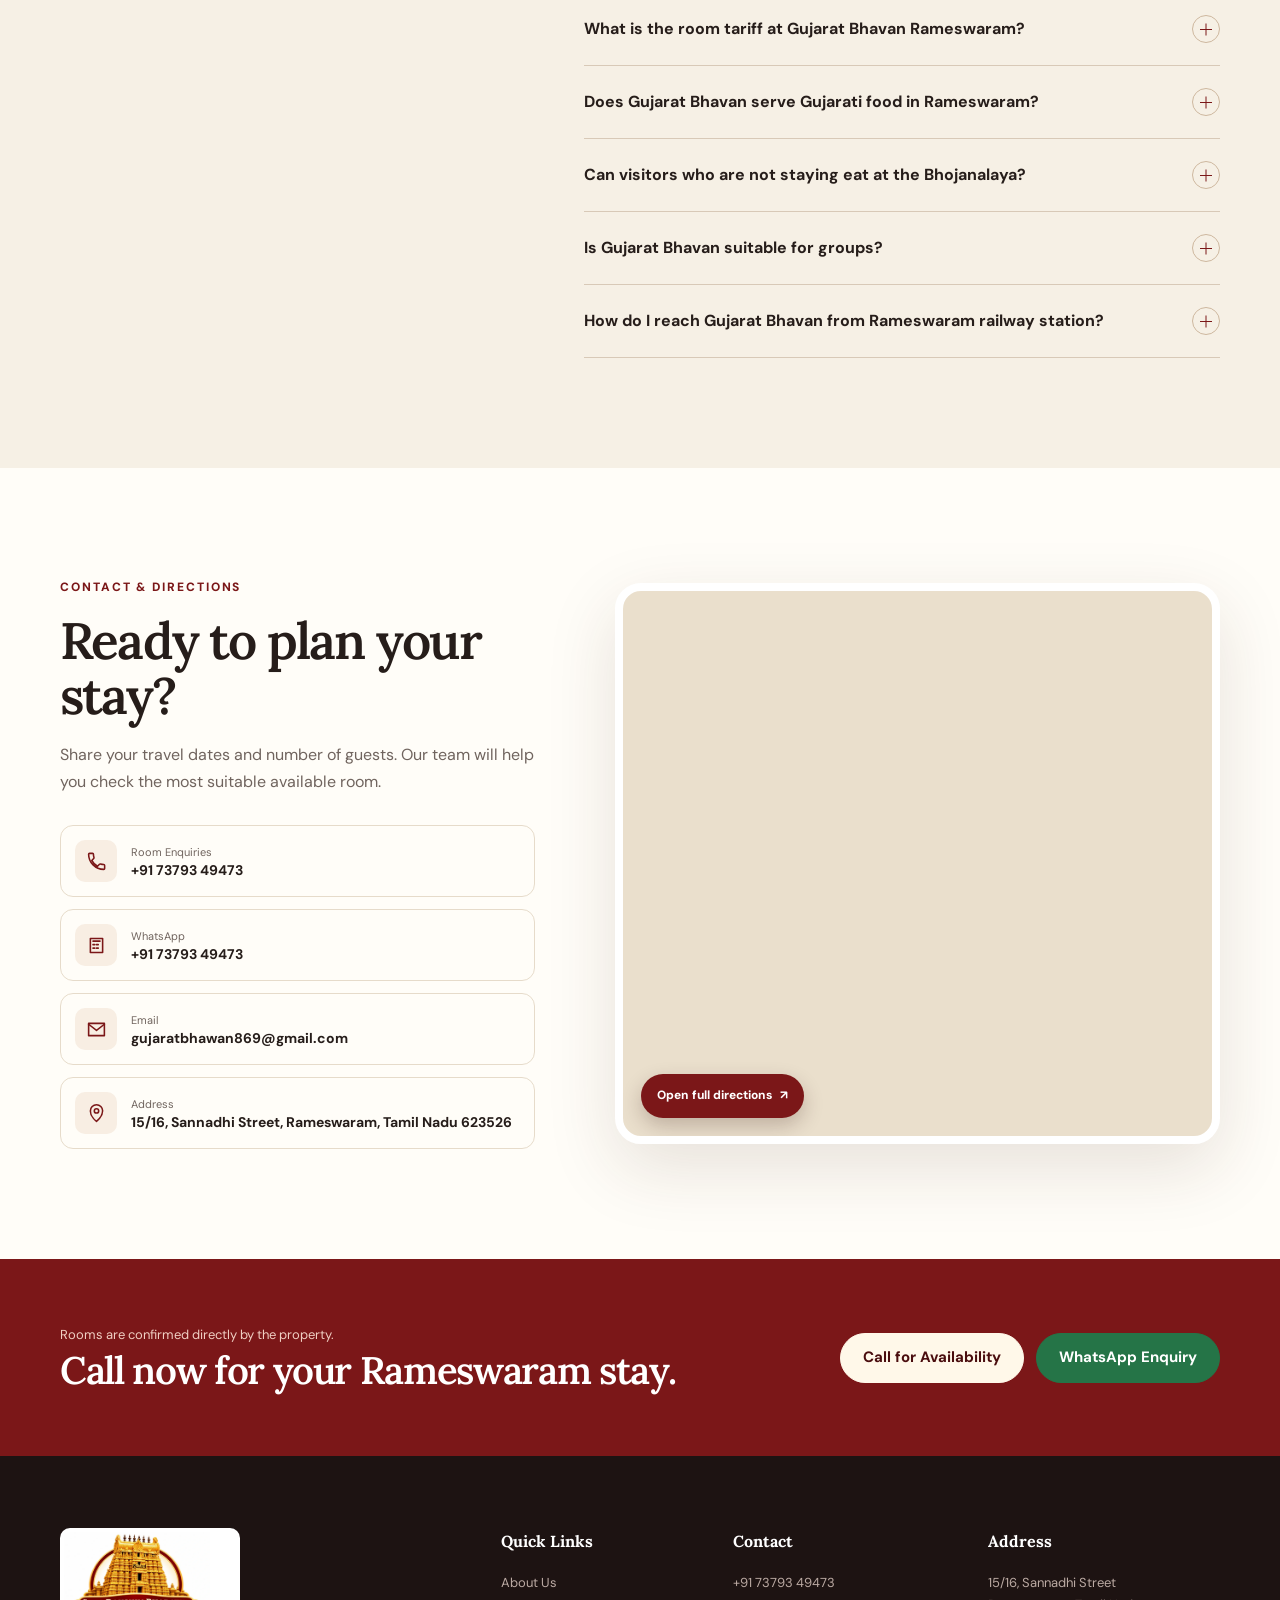
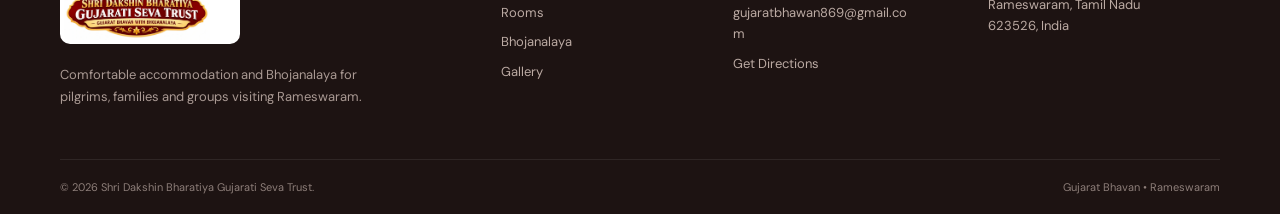
==== commit 127e0279: "Update contact number to +91 73793 49473 across all pages" ====
--- a/index.html
+++ b/index.html
@@ -1,10 +1,10 @@
-<!doctype html>
+﻿<!doctype html>
 <html lang="en-IN">
 <head>
   <meta charset="utf-8">
   <meta name="viewport" content="width=device-width, initial-scale=1">
-  <title>Gujarat Bhavan Rameswaram | Gujarati Dharamshala &amp; Bhojanalaya</title>
-  <meta name="description" content="Gujarat Bhavan Dharmshala, Rameswaram – AC &amp; non-AC rooms near Ramanathaswamy Temple with a pure veg no-onion, no-garlic Gujarati Bhojanalaya. Call +91 70275 19522.">
+  <title>Gujarat Bhavan Rameswaram | Dharamshala Near Temple</title>
+  <meta name="description" content="Gujarat Bhavan Rameswaram offers AC and non-AC rooms near Ramanathaswamy Temple, plus a pure veg Gujarati Bhojanalaya. Call +91 73793 49473 to book.">
   <meta name="keywords" content="Gujarat Bhavan Rameswaram, Gujarat Bhavan Rameshwaram, Gujarati dharamshala Rameswaram, Gujarat Bhavan dharmshala, dharamshala near Ramanathaswamy temple, rooms near Rameswaram temple, Gujarati bhojanalaya Rameswaram, Gujarati thali Rameswaram, no onion no garlic food Rameswaram, budget stay Rameswaram, Shri Dakshin Bharatiya Gujarati Seva Trust">
   <meta name="robots" content="index, follow, max-image-preview:large, max-snippet:-1, max-video-preview:-1">
   <meta name="author" content="Shri Dakshin Bharatiya Gujarati Seva Trust">
@@ -22,7 +22,7 @@
   <meta property="og:site_name" content="Gujarat Bhavan Rameswaram">
   <meta property="og:url" content="https://www.gujaratbhavandharmshala.in/">
   <meta property="og:title" content="Gujarat Bhavan Rameswaram – Gujarati Dharamshala near Ramanathaswamy Temple">
-  <meta property="og:description" content="Gujarat Bhavan Dharmshala, Rameswaram – AC &amp; non-AC rooms near Ramanathaswamy Temple with a pure veg no-onion, no-garlic Gujarati Bhojanalaya. Call +91 70275 19522.">
+  <meta property="og:description" content="Gujarat Bhavan Rameswaram offers AC and non-AC rooms near Ramanathaswamy Temple, plus a pure veg Gujarati Bhojanalaya. Call +91 73793 49473 to book.">
   <meta property="og:image" content="https://www.gujaratbhavandharmshala.in/assets/images/brand-social.jpg">
   <meta property="og:image:type" content="image/jpeg">
   <meta property="og:image:width" content="1536">
@@ -30,7 +30,7 @@
   <meta property="og:image:alt" content="Gujarat Bhavan Rameswaram by Shri Dakshin Bharatiya Gujarati Seva Trust">
   <meta name="twitter:card" content="summary_large_image">
   <meta name="twitter:title" content="Gujarat Bhavan Rameswaram – Gujarati Dharamshala near Ramanathaswamy Temple">
-  <meta name="twitter:description" content="Gujarat Bhavan Dharmshala, Rameswaram – AC &amp; non-AC rooms near Ramanathaswamy Temple with a pure veg no-onion, no-garlic Gujarati Bhojanalaya. Call +91 70275 19522.">
+  <meta name="twitter:description" content="Gujarat Bhavan Rameswaram offers AC and non-AC rooms near Ramanathaswamy Temple, plus a pure veg Gujarati Bhojanalaya. Call +91 73793 49473 to book.">
   <meta name="twitter:image" content="https://www.gujaratbhavandharmshala.in/assets/images/brand-social.jpg">
   <meta name="twitter:image:alt" content="Gujarat Bhavan Rameswaram by Shri Dakshin Bharatiya Gujarati Seva Trust">
   <link rel="icon" href="/assets/images/favicon.png" type="image/png" sizes="256x256">
@@ -44,7 +44,7 @@
   <link rel="stylesheet" href="styles.css">
   <script>document.documentElement.classList.add('js');</script>
   <script type="application/ld+json">
-  {"@context":"https://schema.org","@graph":[{"@type":["NGO","Organization"],"@id":"https://www.gujaratbhavandharmshala.in/#trust","name":"Shri Dakshin Bharatiya Gujarati Seva Trust","alternateName":"Dakshin Bharatiya Gujarati Seva Trust","url":"https://www.gujaratbhavandharmshala.in/","logo":{"@type":"ImageObject","url":"https://www.gujaratbhavandharmshala.in/assets/images/brand-logo.webp","width":177,"height":131},"email":"gujaratbhawan869@gmail.com","telephone":"+91-70275-19522","address":{"@type":"PostalAddress","streetAddress":"15/16, Sannadhi Street","addressLocality":"Rameswaram","addressRegion":"Tamil Nadu","postalCode":"623526","addressCountry":"IN"},"sameAs":["https://maps.app.goo.gl/mpGKnk4Ngvu2DnGs6"]},{"@type":"WebSite","@id":"https://www.gujaratbhavandharmshala.in/#website","url":"https://www.gujaratbhavandharmshala.in/","name":"Gujarat Bhavan Rameswaram","alternateName":["Gujarat Bhavan Dharmshala","Gujarat Bhavan Rameshwaram"],"inLanguage":"en-IN","publisher":{"@id":"https://www.gujaratbhavandharmshala.in/#trust"}},{"@type":["LodgingBusiness","Hostel"],"@id":"https://www.gujaratbhavandharmshala.in/#lodging","name":"Gujarat Bhavan Rameswaram","alternateName":["Gujarat Bhavan Dharmshala Rameswaram","Gujarat Bhavan Dharamshala Rameshwaram","Gujarati Bhavan Rameswaram","Gujarat Bhawan Rameswaram","Gujarati Dharamshala Rameswaram","ગુજરાત ભવન રામેશ્વરમ","गुजरात भवन रामेश्वरम"],"description":"Gujarati dharamshala in Rameswaram with AC and non-AC family, double, multi-bed and group rooms and a pure vegetarian no-onion, no-garlic Gujarati Bhojanalaya, on Sannadhi Street near Sri Ramanathaswamy Temple. Managed by Shri Dakshin Bharatiya Gujarati Seva Trust.","url":"https://www.gujaratbhavandharmshala.in/","telephone":"+91-70275-19522","email":"gujaratbhawan869@gmail.com","logo":"https://www.gujaratbhavandharmshala.in/assets/images/brand-logo.webp","image":["https://www.gujaratbhavandharmshala.in/assets/images/room-family.webp","https://www.gujaratbhavandharmshala.in/assets/images/room-triple.webp","https://www.gujaratbhavandharmshala.in/assets/images/room-double.webp","https://www.gujaratbhavandharmshala.in/assets/images/gallery/bhavan-exterior.webp","https://www.gujaratbhavandharmshala.in/assets/images/gallery/official-signboard.webp"],"priceRange":"₹","currenciesAccepted":"INR","address":{"@type":"PostalAddress","streetAddress":"15/16, Sannadhi Street","addressLocality":"Rameswaram","addressRegion":"Tamil Nadu","postalCode":"623526","addressCountry":"IN"},"geo":{"@type":"GeoCoordinates","latitude":9.28821,"longitude":79.3197},"hasMap":"https://maps.app.goo.gl/mpGKnk4Ngvu2DnGs6","areaServed":{"@type":"City","name":"Rameswaram"},"contactPoint":[{"@type":"ContactPoint","telephone":"+91-70275-19522","contactType":"reservations","areaServed":"IN","availableLanguage":["English","Hindi","Gujarati"]},{"@type":"ContactPoint","telephone":"+91-70275-19522","contactType":"customer service","areaServed":"IN"},{"@type":"ContactPoint","telephone":"+91-70275-19522","contactType":"Bhojanalaya enquiries","areaServed":"IN"}],"amenityFeature":[{"@type":"LocationFeatureSpecification","name":"Air-conditioned rooms","value":true},{"@type":"LocationFeatureSpecification","name":"Non-air-conditioned rooms","value":true},{"@type":"LocationFeatureSpecification","name":"Family rooms","value":true},{"@type":"LocationFeatureSpecification","name":"Group / dormitory-style rooms","value":true},{"@type":"LocationFeatureSpecification","name":"Pure vegetarian Bhojanalaya (no onion, no garlic)","value":true},{"@type":"LocationFeatureSpecification","name":"Walking distance to Ramanathaswamy Temple","value":true}],"audience":{"@type":"Audience","audienceType":"Pilgrims, families and yatra groups"},"parentOrganization":{"@id":"https://www.gujaratbhavandharmshala.in/#trust"},"containsPlace":{"@id":"https://www.gujaratbhavandharmshala.in/bhojanalaya.html#bhojanalaya"},"keywords":"Gujarat Bhavan Rameswaram, Gujarati dharamshala Rameswaram, dharmshala near Rameswaram temple, Gujarati bhojanalaya Rameswaram, no onion no garlic food Rameswaram, budget rooms near Ramanathaswamy Temple"},{"@type":"Restaurant","@id":"https://www.gujaratbhavandharmshala.in/bhojanalaya.html#bhojanalaya","name":"Gujarat Bhavan Bhojanalaya","alternateName":["Gujarati Bhojanalaya Rameswaram","Gujarat Bhavan Restaurant Rameswaram"],"description":"Pure vegetarian Gujarati Bhojanalaya in Rameswaram serving no-onion, no-garlic breakfast, Gujarati thali lunch and dinner near Ramanathaswamy Temple.","url":"https://www.gujaratbhavandharmshala.in/bhojanalaya.html","telephone":"+91-70275-19522","image":["https://www.gujaratbhavandharmshala.in/assets/images/gallery/gujarati-thali-generated.webp","https://www.gujaratbhavandharmshala.in/assets/images/gallery/bhojanalaya-menu-enhanced.webp"],"servesCuisine":["Gujarati","Indian Vegetarian","No onion no garlic (Satvik)"],"priceRange":"₹","acceptsReservations":false,"address":{"@type":"PostalAddress","streetAddress":"15/16, Sannadhi Street","addressLocality":"Rameswaram","addressRegion":"Tamil Nadu","postalCode":"623526","addressCountry":"IN"},"geo":{"@type":"GeoCoordinates","latitude":9.28821,"longitude":79.3197},"hasMap":"https://maps.app.goo.gl/mpGKnk4Ngvu2DnGs6","openingHoursSpecification":[{"@type":"OpeningHoursSpecification","dayOfWeek":["Monday","Tuesday","Wednesday","Thursday","Friday","Saturday","Sunday"],"opens":"08:00","closes":"10:00","name":"Breakfast"},{"@type":"OpeningHoursSpecification","dayOfWeek":["Monday","Tuesday","Wednesday","Thursday","Friday","Saturday","Sunday"],"opens":"12:00","closes":"14:30","name":"Lunch"},{"@type":"OpeningHoursSpecification","dayOfWeek":["Monday","Tuesday","Wednesday","Thursday","Friday","Saturday","Sunday"],"opens":"19:00","closes":"21:00","name":"Dinner"}],"hasMenu":{"@type":"Menu","name":"Gujarat Bhavan Bhojanalaya Menu","hasMenuSection":[{"@type":"MenuSection","name":"Lunch (12:00–2:30 PM)","hasMenuItem":[{"@type":"MenuItem","name":"Roti","suitableForDiet":"https://schema.org/VegetarianDiet"},{"@type":"MenuItem","name":"Sabji","suitableForDiet":"https://schema.org/VegetarianDiet"},{"@type":"MenuItem","name":"Dal","suitableForDiet":"https://schema.org/VegetarianDiet"},{"@type":"MenuItem","name":"Rice","suitableForDiet":"https://schema.org/VegetarianDiet"},{"@type":"MenuItem","name":"Papad","suitableForDiet":"https://schema.org/VegetarianDiet"},{"@type":"MenuItem","name":"Buttermilk","suitableForDiet":"https://schema.org/VegetarianDiet"}]},{"@type":"MenuSection","name":"Dinner (7:00–9:00 PM)","hasMenuItem":[{"@type":"MenuItem","name":"Roti","suitableForDiet":"https://schema.org/VegetarianDiet"},{"@type":"MenuItem","name":"Sabji","suitableForDiet":"https://schema.org/VegetarianDiet"},{"@type":"MenuItem","name":"Kadhi","suitableForDiet":"https://schema.org/VegetarianDiet"},{"@type":"MenuItem","name":"Khichdi","suitableForDiet":"https://schema.org/VegetarianDiet"},{"@type":"MenuItem","name":"Papad","suitableForDiet":"https://schema.org/VegetarianDiet"},{"@type":"MenuItem","name":"Buttermilk","suitableForDiet":"https://schema.org/VegetarianDiet"}]},{"@type":"MenuSection","name":"Milk & Lassi","hasMenuItem":[{"@type":"MenuItem","name":"Hot Badam Milk","offers":{"@type":"Offer","price":75,"priceCurrency":"INR"}},{"@type":"MenuItem","name":"Cold Badam Milk","offers":{"@type":"Offer","price":75,"priceCurrency":"INR"}},{"@type":"MenuItem","name":"Sweet Lassi","offers":{"@type":"Offer","price":60,"priceCurrency":"INR"}},{"@type":"MenuItem","name":"Dry Fruit Lassi","offers":{"@type":"Offer","price":75,"priceCurrency":"INR"}},{"@type":"MenuItem","name":"Rose Milk","offers":{"@type":"Offer","price":60,"priceCurrency":"INR"}},{"@type":"MenuItem","name":"Thondai Milk","offers":{"@type":"Offer","price":60,"priceCurrency":"INR"}}]}]},"parentOrganization":{"@id":"https://www.gujaratbhavandharmshala.in/#trust"},"containedInPlace":{"@id":"https://www.gujaratbhavandharmshala.in/#lodging"}},{"@type":"WebPage","@id":"https://www.gujaratbhavandharmshala.in/#webpage","url":"https://www.gujaratbhavandharmshala.in/","name":"Gujarat Bhavan Rameswaram | Gujarati Dharamshala & Bhojanalaya","description":"Gujarat Bhavan Dharmshala, Rameswaram – AC & non-AC rooms near Ramanathaswamy Temple with a pure veg no-onion, no-garlic Gujarati Bhojanalaya. Call +91 70275 19522.","inLanguage":"en-IN","isPartOf":{"@id":"https://www.gujaratbhavandharmshala.in/#website"},"about":{"@id":"https://www.gujaratbhavandharmshala.in/#lodging"},"primaryImageOfPage":{"@type":"ImageObject","url":"https://www.gujaratbhavandharmshala.in/assets/images/room-family.webp"},"breadcrumb":{"@id":"https://www.gujaratbhavandharmshala.in/#breadcrumb"},"dateModified":"2026-10-29"},{"@type":"BreadcrumbList","@id":"https://www.gujaratbhavandharmshala.in/#breadcrumb","itemListElement":[{"@type":"ListItem","position":1,"name":"Home","item":"https://www.gujaratbhavandharmshala.in/"}]},{"@type":"FAQPage","@id":"https://www.gujaratbhavandharmshala.in/#faq","mainEntity":[{"@type":"Question","name":"What is Gujarat Bhavan Rameswaram?","acceptedAnswer":{"@type":"Answer","text":"Gujarat Bhavan is a Gujarati dharamshala (pilgrim guest house) at 15/16, Sannadhi Street, Rameswaram, Tamil Nadu 623526. It is managed by Shri Dakshin Bharatiya Gujarati Seva Trust and offers AC and non-AC rooms for families, couples and groups, plus an in-house Bhojanalaya serving pure vegetarian Gujarati food without onion and garlic."}},{"@type":"Question","name":"How close is Gujarat Bhavan to Ramanathaswamy Temple?","acceptedAnswer":{"@type":"Answer","text":"Gujarat Bhavan is on Sannadhi Street in the temple area of Rameswaram, a short walk from Sri Ramanathaswamy Temple and Agni Theertham. It is a convenient base for darshan, the 22 theertham snan and local sightseeing."}},{"@type":"Question","name":"How do I book a room at Gujarat Bhavan Rameswaram?","acceptedAnswer":{"@type":"Answer","text":"Call or send a WhatsApp message to +91 70275 19522 with your arrival date, number of nights and guest count. The reception team confirms the suitable available room directly."}},{"@type":"Question","name":"Are AC and non-AC rooms available?","acceptedAnswer":{"@type":"Answer","text":"Yes. Both AC and non-AC rooms may be available. Please mention your preference when you enquire, as availability varies by date."}},{"@type":"Question","name":"What types of rooms does Gujarat Bhavan have?","acceptedAnswer":{"@type":"Answer","text":"Gujarat Bhavan has family rooms, double rooms, multi-bed rooms and shared group rooms, with AC options. It suits couples, families and pilgrim groups (yatra groups) visiting Rameswaram."}},{"@type":"Question","name":"What is the room tariff at Gujarat Bhavan Rameswaram?","acceptedAnswer":{"@type":"Answer","text":"Room tariffs depend on the room type, AC or non-AC choice and the season. Please call +91 70275 19522 for the current tariff and availability for your dates."}},{"@type":"Question","name":"Does Gujarat Bhavan serve Gujarati food in Rameswaram?","acceptedAnswer":{"@type":"Answer","text":"Yes. The Gujarat Bhavan Bhojanalaya serves pure vegetarian Gujarati meals without onion and garlic. Breakfast is 8:00–10:00 AM, lunch (roti, sabji, dal, rice, papad, buttermilk) is 12:00–2:30 PM and dinner (roti, sabji, kadhi, khichdi, papad, buttermilk) is 7:00–9:00 PM. Call the Bhojanalaya on +91 70275 19522 to confirm."}},{"@type":"Question","name":"Can visitors who are not staying eat at the Bhojanalaya?","acceptedAnswer":{"@type":"Answer","text":"Yes. The Bhojanalaya serves both staying guests and visitors. Please call +91 70275 19522 to confirm the day's timings before visiting."}},{"@type":"Question","name":"Is Gujarat Bhavan suitable for groups?","acceptedAnswer":{"@type":"Answer","text":"Yes. Families and pilgrim groups are welcome. Share the total number of guests so the team can suggest a suitable room arrangement."}},{"@type":"Question","name":"How do I reach Gujarat Bhavan from Rameswaram railway station?","acceptedAnswer":{"@type":"Answer","text":"Gujarat Bhavan is about 2 km from Rameswaram railway station and the town bus stand. Autos are easily available; ask for Gujarat Bhavan, Sannadhi Street, near the Ramanathaswamy Temple. The nearest airport is Madurai."}}]}]}
+  {"@context":"https://schema.org","@graph":[{"@type":["NGO","Organization"],"@id":"https://www.gujaratbhavandharmshala.in/#trust","name":"Shri Dakshin Bharatiya Gujarati Seva Trust","alternateName":"Dakshin Bharatiya Gujarati Seva Trust","url":"https://www.gujaratbhavandharmshala.in/","logo":{"@type":"ImageObject","url":"https://www.gujaratbhavandharmshala.in/assets/images/brand-logo.webp","width":177,"height":131},"email":"gujaratbhawan869@gmail.com","telephone":"+91-73793-49473","address":{"@type":"PostalAddress","streetAddress":"15/16, Sannadhi Street","addressLocality":"Rameswaram","addressRegion":"Tamil Nadu","postalCode":"623526","addressCountry":"IN"},"sameAs":["https://maps.app.goo.gl/mpGKnk4Ngvu2DnGs6"]},{"@type":"WebSite","@id":"https://www.gujaratbhavandharmshala.in/#website","url":"https://www.gujaratbhavandharmshala.in/","name":"Gujarat Bhavan Rameswaram","alternateName":["Gujarat Bhavan Dharmshala","Gujarat Bhavan Rameshwaram"],"inLanguage":"en-IN","publisher":{"@id":"https://www.gujaratbhavandharmshala.in/#trust"}},{"@type":["LodgingBusiness","Hostel"],"@id":"https://www.gujaratbhavandharmshala.in/#lodging","name":"Gujarat Bhavan Rameswaram","alternateName":["Gujarat Bhavan Dharmshala Rameswaram","Gujarat Bhavan Dharamshala Rameshwaram","Gujarati Bhavan Rameswaram","Gujarat Bhawan Rameswaram","Gujarati Dharamshala Rameswaram","ગુજરાત ભવન રામેશ્વરમ","गुजरात भवन रामेश्वरम"],"description":"Gujarati dharamshala in Rameswaram with AC and non-AC family, double, multi-bed and group rooms and a pure vegetarian no-onion, no-garlic Gujarati Bhojanalaya, on Sannadhi Street near Sri Ramanathaswamy Temple. Managed by Shri Dakshin Bharatiya Gujarati Seva Trust.","url":"https://www.gujaratbhavandharmshala.in/","telephone":"+91-73793-49473","email":"gujaratbhawan869@gmail.com","logo":"https://www.gujaratbhavandharmshala.in/assets/images/brand-logo.webp","image":["https://www.gujaratbhavandharmshala.in/assets/images/room-family.webp","https://www.gujaratbhavandharmshala.in/assets/images/room-triple.webp","https://www.gujaratbhavandharmshala.in/assets/images/room-double.webp","https://www.gujaratbhavandharmshala.in/assets/images/gallery/bhavan-exterior.webp","https://www.gujaratbhavandharmshala.in/assets/images/gallery/official-signboard.webp"],"priceRange":"₹","currenciesAccepted":"INR","address":{"@type":"PostalAddress","streetAddress":"15/16, Sannadhi Street","addressLocality":"Rameswaram","addressRegion":"Tamil Nadu","postalCode":"623526","addressCountry":"IN"},"geo":{"@type":"GeoCoordinates","latitude":9.28821,"longitude":79.3197},"hasMap":"https://maps.app.goo.gl/mpGKnk4Ngvu2DnGs6","areaServed":{"@type":"City","name":"Rameswaram"},"contactPoint":[{"@type":"ContactPoint","telephone":"+91-73793-49473","contactType":"reservations","areaServed":"IN","availableLanguage":["English","Hindi","Gujarati"]},{"@type":"ContactPoint","telephone":"+91-73793-49473","contactType":"customer service","areaServed":"IN"},{"@type":"ContactPoint","telephone":"+91-73793-49473","contactType":"Bhojanalaya enquiries","areaServed":"IN"}],"amenityFeature":[{"@type":"LocationFeatureSpecification","name":"Air-conditioned rooms","value":true},{"@type":"LocationFeatureSpecification","name":"Non-air-conditioned rooms","value":true},{"@type":"LocationFeatureSpecification","name":"Family rooms","value":true},{"@type":"LocationFeatureSpecification","name":"Group / dormitory-style rooms","value":true},{"@type":"LocationFeatureSpecification","name":"Pure vegetarian Bhojanalaya (no onion, no garlic)","value":true},{"@type":"LocationFeatureSpecification","name":"Walking distance to Ramanathaswamy Temple","value":true}],"audience":{"@type":"Audience","audienceType":"Pilgrims, families and yatra groups"},"parentOrganization":{"@id":"https://www.gujaratbhavandharmshala.in/#trust"},"containsPlace":{"@id":"https://www.gujaratbhavandharmshala.in/bhojanalaya.html#bhojanalaya"},"keywords":"Gujarat Bhavan Rameswaram, Gujarati dharamshala Rameswaram, dharmshala near Rameswaram temple, Gujarati bhojanalaya Rameswaram, no onion no garlic food Rameswaram, budget rooms near Ramanathaswamy Temple"},{"@type":"Restaurant","@id":"https://www.gujaratbhavandharmshala.in/bhojanalaya.html#bhojanalaya","name":"Gujarat Bhavan Bhojanalaya","alternateName":["Gujarati Bhojanalaya Rameswaram","Gujarat Bhavan Restaurant Rameswaram"],"description":"Pure vegetarian Gujarati Bhojanalaya in Rameswaram serving no-onion, no-garlic breakfast, Gujarati thali lunch and dinner near Ramanathaswamy Temple.","url":"https://www.gujaratbhavandharmshala.in/bhojanalaya.html","telephone":"+91-73793-49473","image":["https://www.gujaratbhavandharmshala.in/assets/images/gallery/gujarati-thali-generated.webp","https://www.gujaratbhavandharmshala.in/assets/images/gallery/bhojanalaya-menu-enhanced.webp"],"servesCuisine":["Gujarati","Indian Vegetarian","No onion no garlic (Satvik)"],"priceRange":"₹","acceptsReservations":false,"address":{"@type":"PostalAddress","streetAddress":"15/16, Sannadhi Street","addressLocality":"Rameswaram","addressRegion":"Tamil Nadu","postalCode":"623526","addressCountry":"IN"},"geo":{"@type":"GeoCoordinates","latitude":9.28821,"longitude":79.3197},"hasMap":"https://maps.app.goo.gl/mpGKnk4Ngvu2DnGs6","openingHoursSpecification":[{"@type":"OpeningHoursSpecification","dayOfWeek":["Monday","Tuesday","Wednesday","Thursday","Friday","Saturday","Sunday"],"opens":"08:00","closes":"10:00","name":"Breakfast"},{"@type":"OpeningHoursSpecification","dayOfWeek":["Monday","Tuesday","Wednesday","Thursday","Friday","Saturday","Sunday"],"opens":"12:00","closes":"14:30","name":"Lunch"},{"@type":"OpeningHoursSpecification","dayOfWeek":["Monday","Tuesday","Wednesday","Thursday","Friday","Saturday","Sunday"],"opens":"19:00","closes":"21:00","name":"Dinner"}],"hasMenu":{"@type":"Menu","name":"Gujarat Bhavan Bhojanalaya Menu","hasMenuSection":[{"@type":"MenuSection","name":"Lunch (12:00–2:30 PM)","hasMenuItem":[{"@type":"MenuItem","name":"Roti","suitableForDiet":"https://schema.org/VegetarianDiet"},{"@type":"MenuItem","name":"Sabji","suitableForDiet":"https://schema.org/VegetarianDiet"},{"@type":"MenuItem","name":"Dal","suitableForDiet":"https://schema.org/VegetarianDiet"},{"@type":"MenuItem","name":"Rice","suitableForDiet":"https://schema.org/VegetarianDiet"},{"@type":"MenuItem","name":"Papad","suitableForDiet":"https://schema.org/VegetarianDiet"},{"@type":"MenuItem","name":"Buttermilk","suitableForDiet":"https://schema.org/VegetarianDiet"}]},{"@type":"MenuSection","name":"Dinner (7:00–9:00 PM)","hasMenuItem":[{"@type":"MenuItem","name":"Roti","suitableForDiet":"https://schema.org/VegetarianDiet"},{"@type":"MenuItem","name":"Sabji","suitableForDiet":"https://schema.org/VegetarianDiet"},{"@type":"MenuItem","name":"Kadhi","suitableForDiet":"https://schema.org/VegetarianDiet"},{"@type":"MenuItem","name":"Khichdi","suitableForDiet":"https://schema.org/VegetarianDiet"},{"@type":"MenuItem","name":"Papad","suitableForDiet":"https://schema.org/VegetarianDiet"},{"@type":"MenuItem","name":"Buttermilk","suitableForDiet":"https://schema.org/VegetarianDiet"}]},{"@type":"MenuSection","name":"Milk & Lassi","hasMenuItem":[{"@type":"MenuItem","name":"Hot Badam Milk","offers":{"@type":"Offer","price":75,"priceCurrency":"INR"}},{"@type":"MenuItem","name":"Cold Badam Milk","offers":{"@type":"Offer","price":75,"priceCurrency":"INR"}},{"@type":"MenuItem","name":"Sweet Lassi","offers":{"@type":"Offer","price":60,"priceCurrency":"INR"}},{"@type":"MenuItem","name":"Dry Fruit Lassi","offers":{"@type":"Offer","price":75,"priceCurrency":"INR"}},{"@type":"MenuItem","name":"Rose Milk","offers":{"@type":"Offer","price":60,"priceCurrency":"INR"}},{"@type":"MenuItem","name":"Thondai Milk","offers":{"@type":"Offer","price":60,"priceCurrency":"INR"}}]}]},"parentOrganization":{"@id":"https://www.gujaratbhavandharmshala.in/#trust"},"containedInPlace":{"@id":"https://www.gujaratbhavandharmshala.in/#lodging"}},{"@type":"WebPage","@id":"https://www.gujaratbhavandharmshala.in/#webpage","url":"https://www.gujaratbhavandharmshala.in/","name":"Gujarat Bhavan Rameswaram | Dharamshala Near Temple","description":"Gujarat Bhavan Rameswaram offers AC and non-AC rooms near Ramanathaswamy Temple, plus a pure veg Gujarati Bhojanalaya. Call +91 73793 49473 to book.","inLanguage":"en-IN","isPartOf":{"@id":"https://www.gujaratbhavandharmshala.in/#website"},"about":{"@id":"https://www.gujaratbhavandharmshala.in/#lodging"},"primaryImageOfPage":{"@type":"ImageObject","url":"https://www.gujaratbhavandharmshala.in/assets/images/room-family.webp"},"breadcrumb":{"@id":"https://www.gujaratbhavandharmshala.in/#breadcrumb"},"dateModified":"2026-10-30"},{"@type":"BreadcrumbList","@id":"https://www.gujaratbhavandharmshala.in/#breadcrumb","itemListElement":[{"@type":"ListItem","position":1,"name":"Home","item":"https://www.gujaratbhavandharmshala.in/"}]},{"@type":"FAQPage","@id":"https://www.gujaratbhavandharmshala.in/#faq","mainEntity":[{"@type":"Question","name":"What is Gujarat Bhavan Rameswaram?","acceptedAnswer":{"@type":"Answer","text":"Gujarat Bhavan is a Gujarati dharamshala (pilgrim guest house) at 15/16, Sannadhi Street, Rameswaram, Tamil Nadu 623526. It is managed by Shri Dakshin Bharatiya Gujarati Seva Trust and offers AC and non-AC rooms for families, couples and groups, plus an in-house Bhojanalaya serving pure vegetarian Gujarati food without onion and garlic."}},{"@type":"Question","name":"How close is Gujarat Bhavan to Ramanathaswamy Temple?","acceptedAnswer":{"@type":"Answer","text":"Gujarat Bhavan is on Sannadhi Street in the temple area of Rameswaram, a short walk from Sri Ramanathaswamy Temple and Agni Theertham. It is a convenient base for darshan, the 22 theertham snan and local sightseeing."}},{"@type":"Question","name":"How do I book a room at Gujarat Bhavan Rameswaram?","acceptedAnswer":{"@type":"Answer","text":"Call or send a WhatsApp message to +91 73793 49473 with your arrival date, number of nights and guest count. The reception team confirms the suitable available room directly."}},{"@type":"Question","name":"Are AC and non-AC rooms available?","acceptedAnswer":{"@type":"Answer","text":"Yes. Both AC and non-AC rooms may be available. Please mention your preference when you enquire, as availability varies by date."}},{"@type":"Question","name":"What types of rooms does Gujarat Bhavan have?","acceptedAnswer":{"@type":"Answer","text":"Gujarat Bhavan has family rooms, double rooms, multi-bed rooms and shared group rooms, with AC options. It suits couples, families and pilgrim groups (yatra groups) visiting Rameswaram."}},{"@type":"Question","name":"What is the room tariff at Gujarat Bhavan Rameswaram?","acceptedAnswer":{"@type":"Answer","text":"Room tariffs depend on the room type, AC or non-AC choice and the season. Please call +91 73793 49473 for the current tariff and availability for your dates."}},{"@type":"Question","name":"Does Gujarat Bhavan serve Gujarati food in Rameswaram?","acceptedAnswer":{"@type":"Answer","text":"Yes. The Gujarat Bhavan Bhojanalaya serves pure vegetarian Gujarati meals without onion and garlic. Breakfast is 8:00–10:00 AM, lunch (roti, sabji, dal, rice, papad, buttermilk) is 12:00–2:30 PM and dinner (roti, sabji, kadhi, khichdi, papad, buttermilk) is 7:00–9:00 PM. Call the Bhojanalaya on +91 73793 49473 to confirm."}},{"@type":"Question","name":"Can visitors who are not staying eat at the Bhojanalaya?","acceptedAnswer":{"@type":"Answer","text":"Yes. The Bhojanalaya serves both staying guests and visitors. Please call +91 73793 49473 to confirm the day's timings before visiting."}},{"@type":"Question","name":"Is Gujarat Bhavan suitable for groups?","acceptedAnswer":{"@type":"Answer","text":"Yes. Families and pilgrim groups are welcome. Share the total number of guests so the team can suggest a suitable room arrangement."}},{"@type":"Question","name":"How do I reach Gujarat Bhavan from Rameswaram railway station?","acceptedAnswer":{"@type":"Answer","text":"Gujarat Bhavan is about 2 km from Rameswaram railway station and the town bus stand. Autos are easily available; ask for Gujarat Bhavan, Sannadhi Street, near the Ramanathaswamy Temple. The nearest airport is Madurai."}}]}]}
   </script>
 </head>
 <body>
@@ -53,14 +53,14 @@
   <div class="topbar">
     <div class="container topbar__inner">
       <p>શ્રી રામેશ્વરમમાં આપનું સ્વાગત છે <span>•</span> A welcoming stay for pilgrims and families</p>
-      <a href="tel:+917027519522" aria-label="Call Gujarat Bhavan">+91 70275 19522</a>
+      <a href="tel:+917379349473" aria-label="Call Gujarat Bhavan">+91 73793 49473</a>
     </div>
   </div>
 
   <header class="site-header" id="site-header">
     <div class="container header__inner">
       <a class="brand" href="/" aria-label="Gujarat Bhavan home">
-        <span class="brand__mark"><img src="assets/images/brand-mark-220.webp" alt="" width="220" height="166"></span>
+        <span class="brand__mark"><img src="assets/images/brand-mark-220.webp" alt="" width="220" height="166" role="presentation" aria-hidden="true"></span>
         <span class="brand__copy"><strong>Gujarat Bhavan</strong><small>Rameswaram</small></span>
       </a>
 
@@ -74,7 +74,7 @@
         <a href="bhojanalaya.html">Bhojanalaya</a>
         <a href="gallery.html">Gallery</a>
         <a href="contact.html">Contact</a>
-        <a class="button button--small" href="tel:+917027519522">Call for Rooms</a>
+        <a class="button button--small" href="tel:+917379349473">Call for Rooms</a>
       </nav>
     </div>
   </header>
@@ -88,7 +88,7 @@
           <p class="hero__lead">A Gujarati dharamshala on Sannadhi Street, a short walk from Sri Ramanathaswamy Temple — with AC &amp; non-AC rooms, warm Gujarati hospitality and a pure vegetarian Bhojanalaya for pilgrims, families and groups.</p>
 
           <div class="hero__actions">
-            <a class="button" href="tel:+917027519522">
+            <a class="button" href="tel:+917379349473">
               <svg aria-hidden="true" viewBox="0 0 24 24"><path d="M6.6 10.8c1.7 3.3 3.3 4.9 6.6 6.6l2.2-2.2c.3-.3.7-.4 1.1-.3 1.2.4 2.5.6 3.8.6.6 0 1 .4 1 1V20c0 .6-.4 1-1 1C10.8 21 3 13.2 3 3.7c0-.6.4-1 1-1h3.5c.6 0 1 .4 1 1 0 1.3.2 2.6.6 3.8.1.4 0 .8-.3 1.1l-2.2 2.2Z"/></svg>
               Check Availability
             </a>
@@ -151,13 +151,13 @@
           <div><dt>Rooms</dt><dd>AC &amp; non-AC family, double, multi-bed and group rooms</dd></div>
           <div><dt>Food</dt><dd>Pure veg Gujarati thali, no onion &amp; no garlic</dd></div>
           <div><dt>Meal timings</dt><dd>Breakfast 8–10 AM • Lunch 12–2:30 PM • Dinner 7–9 PM</dd></div>
-          <div><dt>Room booking</dt><dd><a href="tel:+917027519522">+91 70275 19522</a> (call / WhatsApp) • <a href="tel:+917027519522">+91 70275 19522</a></dd></div>
-          <div><dt>Bhojanalaya</dt><dd><a href="tel:+917027519522">+91 70275 19522</a></dd></div>
+          <div><dt>Room booking</dt><dd><a href="tel:+917379349473">+91 73793 49473</a> (call / WhatsApp) • <a href="tel:+917379349473">+91 73793 49473</a></dd></div>
+          <div><dt>Bhojanalaya</dt><dd><a href="tel:+917379349473">+91 73793 49473</a></dd></div>
         </dl>
       </div>
       <div class="container facts__languages reveal" lang="gu">
-        <p><strong lang="gu">ગુજરાત ભવન રામેશ્વરમ</strong> — રામનાથસ્વામી મંદિર પાસે ગુજરાતી ધર્મશાળા, AC અને નોન-AC રૂમ તથા ડુંગળી-લસણ વગરનું શુદ્ધ શાકાહારી ગુજરાતી ભોજનાલય. સંપર્ક: +91 70275 19522.</p>
-        <p lang="hi"><strong>गुजरात भवन रामेश्वरम</strong> — रामनाथस्वामी मंदिर के पास गुजराती धर्मशाला, AC और नॉन-AC कमरे, तथा बिना प्याज-लहसुन का शुद्ध शाकाहारी गुजराती भोजनालय। बुकिंग: +91 70275 19522.</p>
+        <p><strong lang="gu">ગુજરાત ભવન રામેશ્વરમ</strong> — રામનાથસ્વામી મંદિર પાસે ગુજરાતી ધર્મશાળા, AC અને નોન-AC રૂમ તથા ડુંગળી-લસણ વગરનું શુદ્ધ શાકાહારી ગુજરાતી ભોજનાલય. સંપર્ક: +91 73793 49473.</p>
+        <p lang="hi"><strong>गुजरात भवन रामेश्वरम</strong> — रामनाथस्वामी मंदिर के पास गुजराती धर्मशाला, AC और नॉन-AC कमरे, तथा बिना प्याज-लहसुन का शुद्ध शाकाहारी गुजराती भोजनालय। बुकिंग: +91 73793 49473.</p>
       </div>
     </section>
 
@@ -172,7 +172,7 @@
         <div class="room-grid">
           <article class="room-card room-card--wide reveal">
             <div class="room-card__image">
-              <img src="assets/images/room-family.webp" alt="Family room with double and single beds" width="719" height="536" loading="lazy">
+              <img src="assets/images/room-family.webp" alt="Family room with double and single beds" width="719" height="536" loading="lazy" decoding="async">
               <span class="room-card__tag">Family Friendly</span>
             </div>
             <div class="room-card__body">
@@ -181,13 +181,13 @@
                 <h3>Family Room</h3>
               </div>
               <p>Spacious bedding arrangement with seating and storage for a comfortable family stay.</p>
-              <a href="tel:+917027519522" aria-label="Call to enquire about family rooms">Enquire now <span>→</span></a>
+              <a href="tel:+917379349473" aria-label="Call to enquire about family rooms">Enquire now <span>→</span></a>
             </div>
           </article>
 
           <article class="room-card reveal reveal--delay">
             <div class="room-card__image">
-              <img src="assets/images/room-double.webp" alt="Double room with clean bedding" width="1142" height="720" loading="lazy">
+              <img src="assets/images/room-double.webp" alt="Double room with clean bedding" width="1142" height="720" loading="lazy" decoding="async">
               <span class="room-card__tag">Comfortable</span>
             </div>
             <div class="room-card__body">
@@ -196,13 +196,13 @@
                 <h3>Double Room</h3>
               </div>
               <p>A neat private room suited to couples or two pilgrims travelling together.</p>
-              <a href="tel:+917027519522" aria-label="Call to enquire about double rooms">Enquire now <span>→</span></a>
+              <a href="tel:+917379349473" aria-label="Call to enquire about double rooms">Enquire now <span>→</span></a>
             </div>
           </article>
 
           <article class="room-card reveal">
             <div class="room-card__image">
-              <img src="assets/images/room-triple.webp" alt="Three-bed air-conditioned room" width="720" height="525" loading="lazy">
+              <img src="assets/images/room-triple.webp" alt="Three-bed air-conditioned room" width="720" height="525" loading="lazy" decoding="async">
               <span class="room-card__tag">Group Ready</span>
             </div>
             <div class="room-card__body">
@@ -211,13 +211,13 @@
                 <h3>Multi-bed Room</h3>
               </div>
               <p>A practical shared setup for small families and groups visiting together.</p>
-              <a href="tel:+917027519522" aria-label="Call to enquire about multi-bed rooms">Enquire now <span>→</span></a>
+              <a href="tel:+917379349473" aria-label="Call to enquire about multi-bed rooms">Enquire now <span>→</span></a>
             </div>
           </article>
 
           <article class="room-card room-card--wide reveal reveal--delay">
             <div class="room-card__image">
-              <img src="assets/images/room-deluxe.webp" alt="Air-conditioned double room" width="720" height="403" loading="lazy">
+              <img src="assets/images/room-deluxe.webp" alt="Air-conditioned double room" width="720" height="403" loading="lazy" decoding="async">
               <span class="room-card__tag">AC Option</span>
             </div>
             <div class="room-card__body">
@@ -226,7 +226,7 @@
                 <h3>AC Room</h3>
               </div>
               <p>A well-kept air-conditioned room for restful nights in Rameswaram’s coastal climate.</p>
-              <a href="tel:+917027519522" aria-label="Call to enquire about air-conditioned rooms">Enquire now <span>→</span></a>
+              <a href="tel:+917379349473" aria-label="Call to enquire about air-conditioned rooms">Enquire now <span>→</span></a>
             </div>
           </article>
         </div>
@@ -234,7 +234,7 @@
         <div class="rooms__note reveal">
           <svg aria-hidden="true" viewBox="0 0 24 24"><path d="M12 22a10 10 0 1 0 0-20 10 10 0 0 0 0 20Z"/><path d="M12 16v-4M12 8h.01"/></svg>
           <p>Room configuration and tariffs may change. Please call with your dates and guest count for the right option.</p>
-          <a href="tel:+917027519522">Call +91 70275 19522</a>
+          <a href="tel:+917379349473">Call +91 73793 49473</a>
         </div>
       </div>
     </section>
@@ -244,7 +244,7 @@
         <div class="bhojanalaya__card reveal">
           <div class="bhojanalaya__pattern" aria-hidden="true"></div>
           <figure class="bhojanalaya__hero-photo">
-            <img src="assets/images/gallery/gujarati-thali-generated.webp" alt="Gujarati vegetarian thali with roti, sabji, dal, rice, papad and buttermilk" width="1536" height="1024" loading="lazy">
+            <img src="assets/images/gallery/gujarati-thali-generated.webp" alt="Gujarati vegetarian thali with roti, sabji, dal, rice, papad and buttermilk" width="1536" height="1024" loading="lazy" decoding="async">
             <figcaption><strong>Simple vegetarian thali</strong><span>Serving visual • actual presentation may vary</span></figcaption>
           </figure>
           <div class="bhojanalaya__content">
@@ -257,8 +257,8 @@
               <div><small>Dinner</small><strong>7:00–9:00 PM</strong></div>
             </div>
             <div class="bhojanalaya__actions">
-              <a class="button button--cream" href="tel:+917027519522">Call Bhojanalaya</a>
-              <span>+91 70275 19522 • Please confirm timings and availability before visiting.</span>
+              <a class="button button--cream" href="tel:+917379349473">Call Bhojanalaya</a>
+              <span>+91 73793 49473 • Please confirm timings and availability before visiting.</span>
             </div>
           </div>
         </div>
@@ -296,11 +296,11 @@
           </div>
           <div class="menu-boards">
             <button class="menu-board reveal" type="button" data-lightbox="assets/images/gallery/bhojanalaya-menu-enhanced.webp" aria-label="Open enhanced Bhojanalaya meal board">
-              <img src="assets/images/gallery/bhojanalaya-menu-enhanced.webp" alt="Enhanced official Bhojanalaya meal board listing timings and meal items" width="1132" height="1389" loading="lazy">
+              <img src="assets/images/gallery/bhojanalaya-menu-enhanced.webp" alt="Enhanced official Bhojanalaya meal board listing timings and meal items" width="1132" height="1389" loading="lazy" decoding="async">
               <span><small>Official meal board</small><strong>Lunch &amp; dinner details</strong></span>
             </button>
             <button class="menu-board reveal reveal--delay" type="button" data-lightbox="assets/images/gallery/bhojanalaya-drinks-enhanced.webp" aria-label="Open enhanced Bhojanalaya drinks board">
-              <img src="assets/images/gallery/bhojanalaya-drinks-enhanced.webp" alt="Enhanced official Bhojanalaya drinks menu with prices" width="1044" height="1506" loading="lazy">
+              <img src="assets/images/gallery/bhojanalaya-drinks-enhanced.webp" alt="Enhanced official Bhojanalaya drinks menu with prices" width="1044" height="1506" loading="lazy" decoding="async">
               <span><small>Official drinks board</small><strong>Badam milk, lassi &amp; more</strong></span>
             </button>
           </div>
@@ -349,74 +349,74 @@
 
         <div class="gallery-wall reveal" id="gallery-wall">
           <button class="gallery-card gallery-card--large" type="button" data-gallery-category="rooms" data-lightbox="assets/images/room-family.webp" aria-label="Open family room photo">
-            <img src="assets/images/room-family.webp" alt="Family room with multiple beds" width="719" height="536" loading="lazy">
+            <img src="assets/images/room-family.webp" alt="Family room with multiple beds" width="719" height="536" loading="lazy" decoding="async">
             <span><small>Rooms</small><strong>Family room</strong></span>
           </button>
           <button class="gallery-card" type="button" data-gallery-category="rooms" data-lightbox="assets/images/room-deluxe.webp" aria-label="Open AC room photo">
-            <img src="assets/images/room-deluxe.webp" alt="Double room with air conditioning" width="720" height="403" loading="lazy">
+            <img src="assets/images/room-deluxe.webp" alt="Double room with air conditioning" width="720" height="403" loading="lazy" decoding="async">
             <span><small>Rooms</small><strong>AC double room</strong></span>
           </button>
           <button class="gallery-card" type="button" data-gallery-category="rooms" data-lightbox="assets/images/room-triple.webp" aria-label="Open multi-bed room photo">
-            <img src="assets/images/room-triple.webp" alt="Multi-bed room with a sitting bench" width="720" height="525" loading="lazy">
+            <img src="assets/images/room-triple.webp" alt="Multi-bed room with a sitting bench" width="720" height="525" loading="lazy" decoding="async">
             <span><small>Rooms</small><strong>Multi-bed room</strong></span>
           </button>
           <button class="gallery-card gallery-card--wide" type="button" data-gallery-category="rooms" data-lightbox="assets/images/room-double.webp" aria-label="Open double room photo">
-            <img src="assets/images/room-double.webp" alt="Double room with floral blanket" width="1142" height="720" loading="lazy">
+            <img src="assets/images/room-double.webp" alt="Double room with floral blanket" width="1142" height="720" loading="lazy" decoding="async">
             <span><small>Rooms</small><strong>Double room</strong></span>
           </button>
           <button class="gallery-card" type="button" data-gallery-category="rooms" data-lightbox="assets/images/gallery/simple-room.webp" aria-label="Open simple room photo">
-            <img src="assets/images/gallery/simple-room.webp" alt="Simple room with two beds and a window" width="720" height="353" loading="lazy">
+            <img src="assets/images/gallery/simple-room.webp" alt="Simple room with two beds and a window" width="720" height="353" loading="lazy" decoding="async">
             <span><small>Rooms</small><strong>Simple twin room</strong></span>
           </button>
           <button class="gallery-card gallery-card--wide" type="button" data-gallery-category="rooms" data-lightbox="assets/images/gallery/shared-room.webp" aria-label="Open shared room photo">
-            <img src="assets/images/gallery/shared-room.webp" alt="Shared room with several neatly arranged beds" width="720" height="331" loading="lazy">
+            <img src="assets/images/gallery/shared-room.webp" alt="Shared room with several neatly arranged beds" width="720" height="331" loading="lazy" decoding="async">
             <span><small>Rooms</small><strong>Shared group room</strong></span>
           </button>
 
           <button class="gallery-card gallery-card--wide" type="button" data-gallery-category="food" data-lightbox="assets/images/gallery/gujarati-thali-generated.webp" aria-label="Open Gujarati thali serving visual">
-            <img src="assets/images/gallery/gujarati-thali-generated.webp" alt="Gujarati vegetarian thali with roti, sabji, dal, rice, papad and buttermilk" width="1536" height="1024" loading="lazy">
+            <img src="assets/images/gallery/gujarati-thali-generated.webp" alt="Gujarati vegetarian thali with roti, sabji, dal, rice, papad and buttermilk" width="1536" height="1024" loading="lazy" decoding="async">
             <span><small>Bhojanalaya</small><strong>Gujarati thali serving visual</strong></span>
           </button>
           <button class="gallery-card gallery-card--tall" type="button" data-gallery-category="food" data-lightbox="assets/images/gallery/bhojanalaya-menu-enhanced.webp" aria-label="Open enhanced Bhojanalaya meal board">
-            <img src="assets/images/gallery/bhojanalaya-menu-enhanced.webp" alt="Enhanced official Bhojanalaya meal board listing timings and meal items" width="1132" height="1389" loading="lazy">
+            <img src="assets/images/gallery/bhojanalaya-menu-enhanced.webp" alt="Enhanced official Bhojanalaya meal board listing timings and meal items" width="1132" height="1389" loading="lazy" decoding="async">
             <span><small>Bhojanalaya</small><strong>Official meal board</strong></span>
           </button>
           <button class="gallery-card gallery-card--tall" type="button" data-gallery-category="food" data-lightbox="assets/images/gallery/bhojanalaya-drinks-enhanced.webp" aria-label="Open enhanced Bhojanalaya drinks board">
-            <img src="assets/images/gallery/bhojanalaya-drinks-enhanced.webp" alt="Enhanced official Bhojanalaya drinks menu with prices" width="1044" height="1506" loading="lazy">
+            <img src="assets/images/gallery/bhojanalaya-drinks-enhanced.webp" alt="Enhanced official Bhojanalaya drinks menu with prices" width="1044" height="1506" loading="lazy" decoding="async">
             <span><small>Bhojanalaya</small><strong>Official drinks board</strong></span>
           </button>
 
           <button class="gallery-card gallery-card--tall" type="button" data-gallery-category="bhavan" data-lightbox="assets/images/gallery/official-signboard.webp" aria-label="Open official Gujarat Bhavan signboard photo">
-            <img src="assets/images/gallery/official-signboard.webp" alt="Official Gujarat Bhavan signboard with address and temple route" width="720" height="808" loading="lazy">
+            <img src="assets/images/gallery/official-signboard.webp" alt="Official Gujarat Bhavan signboard with address and temple route" width="720" height="808" loading="lazy" decoding="async">
             <span><small>Bhavan</small><strong>Official signboard</strong></span>
           </button>
           <button class="gallery-card gallery-card--wide" type="button" data-gallery-category="bhavan" data-lightbox="assets/images/gallery/bhavan-exterior.webp" aria-label="Open Gujarat Bhavan exterior photo">
-            <img src="assets/images/gallery/bhavan-exterior.webp" alt="Street view of the Gujarat Bhavan building" width="720" height="404" loading="lazy">
+            <img src="assets/images/gallery/bhavan-exterior.webp" alt="Street view of the Gujarat Bhavan building" width="720" height="404" loading="lazy" decoding="async">
             <span><small>Bhavan</small><strong>Building exterior</strong></span>
           </button>
           <button class="gallery-card" type="button" data-gallery-category="bhavan" data-lightbox="assets/images/gallery/bhavan-covered-entrance.webp" aria-label="Open Gujarat Bhavan covered entrance photo">
-            <img src="assets/images/gallery/bhavan-covered-entrance.webp" alt="Covered walkway into Gujarat Bhavan" width="715" height="362" loading="lazy">
+            <img src="assets/images/gallery/bhavan-covered-entrance.webp" alt="Covered walkway into Gujarat Bhavan" width="715" height="362" loading="lazy" decoding="async">
             <span><small>Bhavan</small><strong>Covered entrance</strong></span>
           </button>
           <button class="gallery-card gallery-card--tall" type="button" data-gallery-category="bhavan" data-lightbox="assets/images/gallery/bhavan-entry-path.webp" aria-label="Open Gujarat Bhavan entrance path photo">
-            <img src="assets/images/gallery/bhavan-entry-path.webp" alt="Long entrance path leading into Gujarat Bhavan" width="720" height="953" loading="lazy">
+            <img src="assets/images/gallery/bhavan-entry-path.webp" alt="Long entrance path leading into Gujarat Bhavan" width="720" height="953" loading="lazy" decoding="async">
             <span><small>Bhavan</small><strong>Entry path</strong></span>
           </button>
           <button class="gallery-card gallery-card--wide" type="button" data-gallery-category="bhavan" data-lightbox="assets/images/gallery/trust-board-archive.webp" aria-label="Open archival trust board photo">
-            <img src="assets/images/gallery/trust-board-archive.webp" alt="Archival board listing former trustees of Shri Dakshin Bharatiya Gujarati Seva Trust" width="720" height="435" loading="lazy">
+            <img src="assets/images/gallery/trust-board-archive.webp" alt="Archival board listing former trustees of Shri Dakshin Bharatiya Gujarati Seva Trust" width="720" height="435" loading="lazy" decoding="async">
             <span><small>Bhavan</small><strong>Trust board archive</strong></span>
           </button>
 
           <button class="gallery-card gallery-card--half-tall" type="button" data-gallery-category="local" data-lightbox="assets/images/gallery/rameswaram-statue.webp" aria-label="Open landmark photo">
-            <img src="assets/images/gallery/rameswaram-statue.webp" alt="Tall landmark monument photographed under a cloudy sky" width="720" height="959" loading="lazy">
+            <img src="assets/images/gallery/rameswaram-statue.webp" alt="Tall landmark monument photographed under a cloudy sky" width="720" height="959" loading="lazy" decoding="async">
             <span><small>Local Views</small><strong>Landmark view</strong></span>
           </button>
           <button class="gallery-card gallery-card--full" type="button" data-gallery-category="local" data-lightbox="assets/images/gallery/coastal-monument.webp" aria-label="Open coastal monument photo">
-            <img src="assets/images/gallery/coastal-monument.webp" alt="Coastal monument rising from rocks beside the sea" width="720" height="400" loading="lazy">
+            <img src="assets/images/gallery/coastal-monument.webp" alt="Coastal monument rising from rocks beside the sea" width="720" height="400" loading="lazy" decoding="async">
             <span><small>Local Views</small><strong>Coastal journey</strong></span>
           </button>
           <button class="gallery-card gallery-card--half-tall" type="button" data-gallery-category="local" data-lightbox="assets/images/gallery/rameswaram-town-landmark.webp" aria-label="Open town landmark photo">
-            <img src="assets/images/gallery/rameswaram-town-landmark.webp" alt="Rameswaram town landmark building and street scene" width="720" height="958" loading="lazy">
+            <img src="assets/images/gallery/rameswaram-town-landmark.webp" alt="Rameswaram town landmark building and street scene" width="720" height="958" loading="lazy" decoding="async">
             <span><small>Local Views</small><strong>Town landmark</strong></span>
           </button>
         </div>
@@ -460,17 +460,17 @@
           <p class="eyebrow">Frequently Asked Questions</p>
           <h2>Gujarat Bhavan Rameswaram – your questions answered.</h2>
           <p>Rooms, food, booking and directions. For the latest availability and tariffs, the reception team is only a call away.</p>
-          <a class="button button--outline" href="tel:+917027519522">Speak to Reception</a>
+          <a class="button button--outline" href="tel:+917379349473">Speak to Reception</a>
         </div>
         <div class="accordion reveal reveal--delay">
             <article class="accordion__item is-open"><button type="button" aria-expanded="true" aria-controls="faq-answer-1"><span>What is Gujarat Bhavan Rameswaram?</span><span class="accordion__plus" aria-hidden="true"></span></button><div class="accordion__panel" id="faq-answer-1" aria-hidden="false"><p>Gujarat Bhavan is a Gujarati dharamshala (pilgrim guest house) at 15/16, Sannadhi Street, Rameswaram, Tamil Nadu 623526. It is managed by Shri Dakshin Bharatiya Gujarati Seva Trust and offers AC and non-AC rooms for families, couples and groups, plus an in-house Bhojanalaya serving pure vegetarian Gujarati food without onion and garlic.</p></div></article>
             <article class="accordion__item"><button type="button" aria-expanded="false" aria-controls="faq-answer-2"><span>How close is Gujarat Bhavan to Ramanathaswamy Temple?</span><span class="accordion__plus" aria-hidden="true"></span></button><div class="accordion__panel" id="faq-answer-2" aria-hidden="true"><p>Gujarat Bhavan is on Sannadhi Street in the temple area of Rameswaram, a short walk from Sri Ramanathaswamy Temple and Agni Theertham. It is a convenient base for darshan, the 22 theertham snan and local sightseeing.</p></div></article>
-            <article class="accordion__item"><button type="button" aria-expanded="false" aria-controls="faq-answer-3"><span>How do I book a room at Gujarat Bhavan Rameswaram?</span><span class="accordion__plus" aria-hidden="true"></span></button><div class="accordion__panel" id="faq-answer-3" aria-hidden="true"><p>Call or send a WhatsApp message to +91 70275 19522 with your arrival date, number of nights and guest count. The reception team confirms the suitable available room directly.</p></div></article>
+            <article class="accordion__item"><button type="button" aria-expanded="false" aria-controls="faq-answer-3"><span>How do I book a room at Gujarat Bhavan Rameswaram?</span><span class="accordion__plus" aria-hidden="true"></span></button><div class="accordion__panel" id="faq-answer-3" aria-hidden="true"><p>Call or send a WhatsApp message to +91 73793 49473 with your arrival date, number of nights and guest count. The reception team confirms the suitable available room directly.</p></div></article>
             <article class="accordion__item"><button type="button" aria-expanded="false" aria-controls="faq-answer-4"><span>Are AC and non-AC rooms available?</span><span class="accordion__plus" aria-hidden="true"></span></button><div class="accordion__panel" id="faq-answer-4" aria-hidden="true"><p>Yes. Both AC and non-AC rooms may be available. Please mention your preference when you enquire, as availability varies by date.</p></div></article>
             <article class="accordion__item"><button type="button" aria-expanded="false" aria-controls="faq-answer-5"><span>What types of rooms does Gujarat Bhavan have?</span><span class="accordion__plus" aria-hidden="true"></span></button><div class="accordion__panel" id="faq-answer-5" aria-hidden="true"><p>Gujarat Bhavan has family rooms, double rooms, multi-bed rooms and shared group rooms, with AC options. It suits couples, families and pilgrim groups (yatra groups) visiting Rameswaram.</p></div></article>
-            <article class="accordion__item"><button type="button" aria-expanded="false" aria-controls="faq-answer-6"><span>What is the room tariff at Gujarat Bhavan Rameswaram?</span><span class="accordion__plus" aria-hidden="true"></span></button><div class="accordion__panel" id="faq-answer-6" aria-hidden="true"><p>Room tariffs depend on the room type, AC or non-AC choice and the season. Please call +91 70275 19522 for the current tariff and availability for your dates.</p></div></article>
-            <article class="accordion__item"><button type="button" aria-expanded="false" aria-controls="faq-answer-7"><span>Does Gujarat Bhavan serve Gujarati food in Rameswaram?</span><span class="accordion__plus" aria-hidden="true"></span></button><div class="accordion__panel" id="faq-answer-7" aria-hidden="true"><p>Yes. The Gujarat Bhavan Bhojanalaya serves pure vegetarian Gujarati meals without onion and garlic. Breakfast is 8:00–10:00 AM, lunch (roti, sabji, dal, rice, papad, buttermilk) is 12:00–2:30 PM and dinner (roti, sabji, kadhi, khichdi, papad, buttermilk) is 7:00–9:00 PM. Call the Bhojanalaya on +91 70275 19522 to confirm.</p></div></article>
-            <article class="accordion__item"><button type="button" aria-expanded="false" aria-controls="faq-answer-8"><span>Can visitors who are not staying eat at the Bhojanalaya?</span><span class="accordion__plus" aria-hidden="true"></span></button><div class="accordion__panel" id="faq-answer-8" aria-hidden="true"><p>Yes. The Bhojanalaya serves both staying guests and visitors. Please call +91 70275 19522 to confirm the day's timings before visiting.</p></div></article>
+            <article class="accordion__item"><button type="button" aria-expanded="false" aria-controls="faq-answer-6"><span>What is the room tariff at Gujarat Bhavan Rameswaram?</span><span class="accordion__plus" aria-hidden="true"></span></button><div class="accordion__panel" id="faq-answer-6" aria-hidden="true"><p>Room tariffs depend on the room type, AC or non-AC choice and the season. Please call +91 73793 49473 for the current tariff and availability for your dates.</p></div></article>
+            <article class="accordion__item"><button type="button" aria-expanded="false" aria-controls="faq-answer-7"><span>Does Gujarat Bhavan serve Gujarati food in Rameswaram?</span><span class="accordion__plus" aria-hidden="true"></span></button><div class="accordion__panel" id="faq-answer-7" aria-hidden="true"><p>Yes. The Gujarat Bhavan Bhojanalaya serves pure vegetarian Gujarati meals without onion and garlic. Breakfast is 8:00–10:00 AM, lunch (roti, sabji, dal, rice, papad, buttermilk) is 12:00–2:30 PM and dinner (roti, sabji, kadhi, khichdi, papad, buttermilk) is 7:00–9:00 PM. Call the Bhojanalaya on +91 73793 49473 to confirm.</p></div></article>
+            <article class="accordion__item"><button type="button" aria-expanded="false" aria-controls="faq-answer-8"><span>Can visitors who are not staying eat at the Bhojanalaya?</span><span class="accordion__plus" aria-hidden="true"></span></button><div class="accordion__panel" id="faq-answer-8" aria-hidden="true"><p>Yes. The Bhojanalaya serves both staying guests and visitors. Please call +91 73793 49473 to confirm the day's timings before visiting.</p></div></article>
             <article class="accordion__item"><button type="button" aria-expanded="false" aria-controls="faq-answer-9"><span>Is Gujarat Bhavan suitable for groups?</span><span class="accordion__plus" aria-hidden="true"></span></button><div class="accordion__panel" id="faq-answer-9" aria-hidden="true"><p>Yes. Families and pilgrim groups are welcome. Share the total number of guests so the team can suggest a suitable room arrangement.</p></div></article>
             <article class="accordion__item"><button type="button" aria-expanded="false" aria-controls="faq-answer-10"><span>How do I reach Gujarat Bhavan from Rameswaram railway station?</span><span class="accordion__plus" aria-hidden="true"></span></button><div class="accordion__panel" id="faq-answer-10" aria-hidden="true"><p>Gujarat Bhavan is about 2 km from Rameswaram railway station and the town bus stand. Autos are easily available; ask for Gujarat Bhavan, Sannadhi Street, near the Ramanathaswamy Temple. The nearest airport is Madurai.</p></div></article>
         </div>
@@ -484,13 +484,13 @@
           <h2>Ready to plan your stay?</h2>
           <p>Share your travel dates and number of guests. Our team will help you check the most suitable available room.</p>
           <div class="contact__cards">
-            <a href="tel:+917027519522">
+            <a href="tel:+917379349473">
               <span class="contact__icon"><svg aria-hidden="true" viewBox="0 0 24 24"><path d="M6.6 10.8c1.7 3.3 3.3 4.9 6.6 6.6l2.2-2.2c.3-.3.7-.4 1.1-.3 1.2.4 2.5.6 3.8.6.6 0 1 .4 1 1V20c0 .6-.4 1-1 1C10.8 21 3 13.2 3 3.7c0-.6.4-1 1-1h3.5c.6 0 1 .4 1 1 0 1.3.2 2.6.6 3.8.1.4 0 .8-.3 1.1l-2.2 2.2Z"/></svg></span>
-              <span><small>Room Enquiries</small><strong>+91 70275 19522</strong></span>
+              <span><small>Room Enquiries</small><strong>+91 73793 49473</strong></span>
             </a>
-            <a href="https://wa.me/917027519522" target="_blank" rel="noopener">
+            <a href="https://wa.me/917379349473" target="_blank" rel="noopener">
               <span class="contact__icon"><svg aria-hidden="true" viewBox="0 0 24 24"><path d="M5 4h14v16H5zM8 7h8M8 11h2M12 11h2M8 15h2M12 15h2"/></svg></span>
-              <span><small>WhatsApp</small><strong>+91 70275 19522</strong></span>
+              <span><small>WhatsApp</small><strong>+91 73793 49473</strong></span>
             </a>
             <a href="mailto:gujaratbhawan869@gmail.com">
               <span class="contact__icon"><svg aria-hidden="true" viewBox="0 0 24 24"><path d="M3 5h18v14H3z"/><path d="m3 6 9 7 9-7"/></svg></span>
@@ -514,8 +514,8 @@
       <div class="container closing-cta__inner reveal">
         <div><p>Rooms are confirmed directly by the property.</p><h2>Call now for your Rameswaram stay.</h2></div>
         <div class="closing-cta__actions">
-          <a class="button button--cream" href="tel:+917027519522">Call for Availability</a>
-          <a class="button button--whatsapp" href="https://wa.me/917027519522?text=Namaste%2C%20I%20would%20like%20to%20check%20room%20availability%20at%20Gujarat%20Bhavan%20Rameswaram." target="_blank" rel="noopener">WhatsApp Enquiry</a>
+          <a class="button button--cream" href="tel:+917379349473">Call for Availability</a>
+          <a class="button button--whatsapp" href="https://wa.me/917379349473?text=Namaste%2C%20I%20would%20like%20to%20check%20room%20availability%20at%20Gujarat%20Bhavan%20Rameswaram." target="_blank" rel="noopener">WhatsApp Enquiry</a>
         </div>
       </div>
     </section>
@@ -524,7 +524,7 @@
   <footer class="site-footer">
     <div class="container footer__grid">
       <div class="footer__brand">
-        <img src="assets/images/brand-logo.webp" alt="Gujarat Bhavan logo" width="177" height="131" loading="lazy">
+        <img src="assets/images/brand-logo.webp" alt="Gujarat Bhavan logo" width="177" height="131" loading="lazy" decoding="async">
         <p>Comfortable accommodation and Bhojanalaya for pilgrims, families and groups visiting Rameswaram.</p>
       </div>
       <div>
@@ -533,7 +533,7 @@
       </div>
       <div>
         <h2>Contact</h2>
-        <a href="tel:+917027519522">+91 70275 19522</a><a href="mailto:gujaratbhawan869@gmail.com">gujaratbhawan869@gmail.com</a><a href="https://maps.app.goo.gl/mpGKnk4Ngvu2DnGs6" target="_blank" rel="noopener">Get Directions</a>
+        <a href="tel:+917379349473">+91 73793 49473</a><a href="mailto:gujaratbhawan869@gmail.com">gujaratbhawan869@gmail.com</a><a href="https://maps.app.goo.gl/mpGKnk4Ngvu2DnGs6" target="_blank" rel="noopener">Get Directions</a>
       </div>
       <div>
         <h2>Address</h2>
@@ -546,10 +546,10 @@
     </div>
   </footer>
 
-  <a class="whatsapp-chat" href="https://wa.me/917027519522?text=Namaste%2C%20I%20would%20like%20to%20enquire%20about%20Gujarat%20Bhavan%20Rameswaram." target="_blank" rel="noopener" aria-label="Chat with Gujarat Bhavan on WhatsApp (opens in a new tab)"><svg aria-hidden="true" viewBox="0 0 24 24"><path d="M20 11.7a8 8 0 0 1-11.8 7L4 20l1.3-4.1A8 8 0 1 1 20 11.7Z"/><path d="M9 8.5c.4 2.5 2 4.1 4.5 4.5"/></svg><span>Chat on WhatsApp</span></a>
+  <a class="whatsapp-chat" href="https://wa.me/917379349473?text=Namaste%2C%20I%20would%20like%20to%20enquire%20about%20Gujarat%20Bhavan%20Rameswaram." target="_blank" rel="noopener" aria-label="Chat with Gujarat Bhavan on WhatsApp (opens in a new tab)"><svg aria-hidden="true" viewBox="0 0 24 24"><path d="M20 11.7a8 8 0 0 1-11.8 7L4 20l1.3-4.1A8 8 0 1 1 20 11.7Z"/><path d="M9 8.5c.4 2.5 2 4.1 4.5 4.5"/></svg><span>Chat on WhatsApp</span></a>
   <div class="mobile-actions" aria-label="Quick contact actions">
-    <a href="tel:+917027519522"><svg aria-hidden="true" viewBox="0 0 24 24"><path d="M6.6 10.8c1.7 3.3 3.3 4.9 6.6 6.6l2.2-2.2c.3-.3.7-.4 1.1-.3 1.2.4 2.5.6 3.8.6.6 0 1 .4 1 1V20c0 .6-.4 1-1 1C10.8 21 3 13.2 3 3.7c0-.6.4-1 1-1h3.5c.6 0 1 .4 1 1 0 1.3.2 2.6.6 3.8.1.4 0 .8-.3 1.1l-2.2 2.2Z"/></svg>Call</a>
-    <a href="https://wa.me/917027519522?text=Namaste%2C%20I%20would%20like%20to%20check%20room%20availability%20at%20Gujarat%20Bhavan%20Rameswaram." target="_blank" rel="noopener"><svg aria-hidden="true" viewBox="0 0 24 24"><path d="M20 11.7a8 8 0 0 1-11.8 7L4 20l1.3-4.1A8 8 0 1 1 20 11.7Z"/><path d="M9 8.5c.4 2.5 2 4.1 4.5 4.5"/></svg>WhatsApp</a>
+    <a href="tel:+917379349473"><svg aria-hidden="true" viewBox="0 0 24 24"><path d="M6.6 10.8c1.7 3.3 3.3 4.9 6.6 6.6l2.2-2.2c.3-.3.7-.4 1.1-.3 1.2.4 2.5.6 3.8.6.6 0 1 .4 1 1V20c0 .6-.4 1-1 1C10.8 21 3 13.2 3 3.7c0-.6.4-1 1-1h3.5c.6 0 1 .4 1 1 0 1.3.2 2.6.6 3.8.1.4 0 .8-.3 1.1l-2.2 2.2Z"/></svg>Call</a>
+    <a href="https://wa.me/917379349473?text=Namaste%2C%20I%20would%20like%20to%20check%20room%20availability%20at%20Gujarat%20Bhavan%20Rameswaram." target="_blank" rel="noopener"><svg aria-hidden="true" viewBox="0 0 24 24"><path d="M20 11.7a8 8 0 0 1-11.8 7L4 20l1.3-4.1A8 8 0 1 1 20 11.7Z"/><path d="M9 8.5c.4 2.5 2 4.1 4.5 4.5"/></svg>WhatsApp</a>
   </div>
 
   <dialog class="lightbox" id="lightbox">
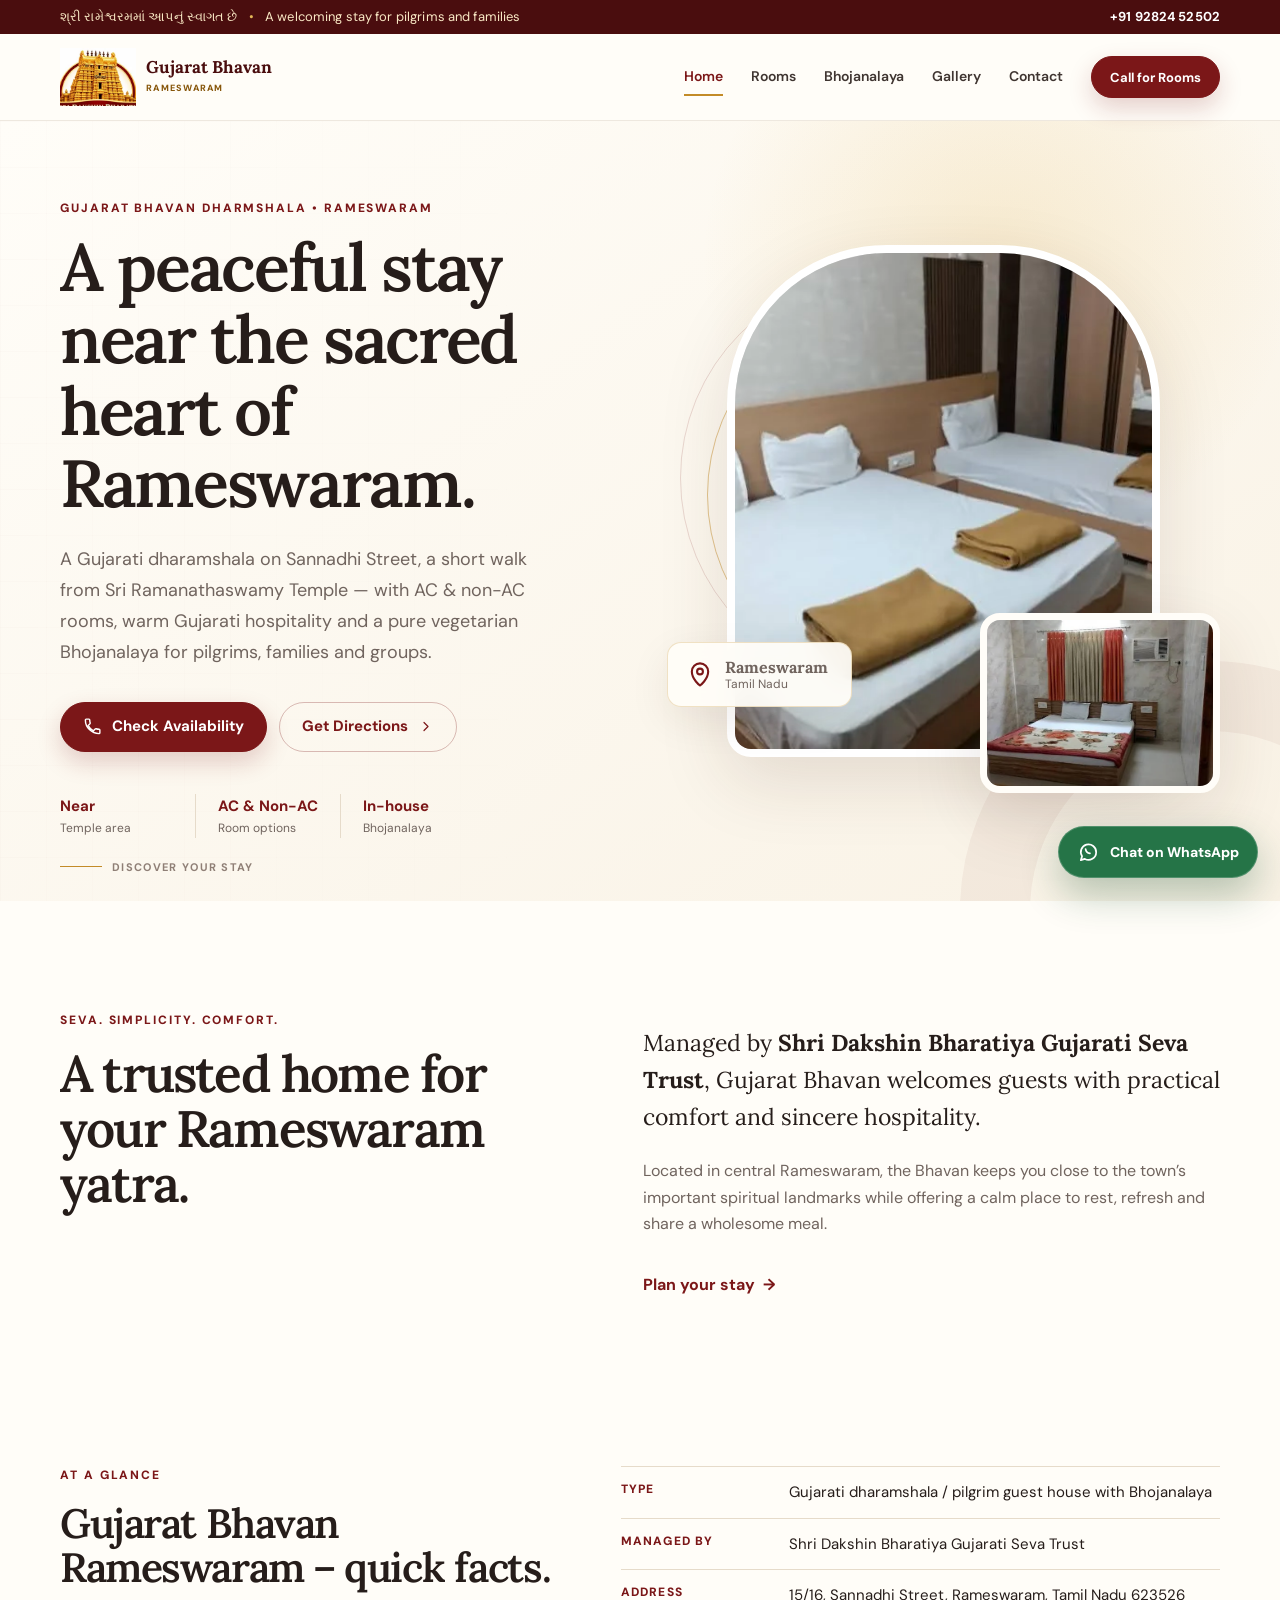
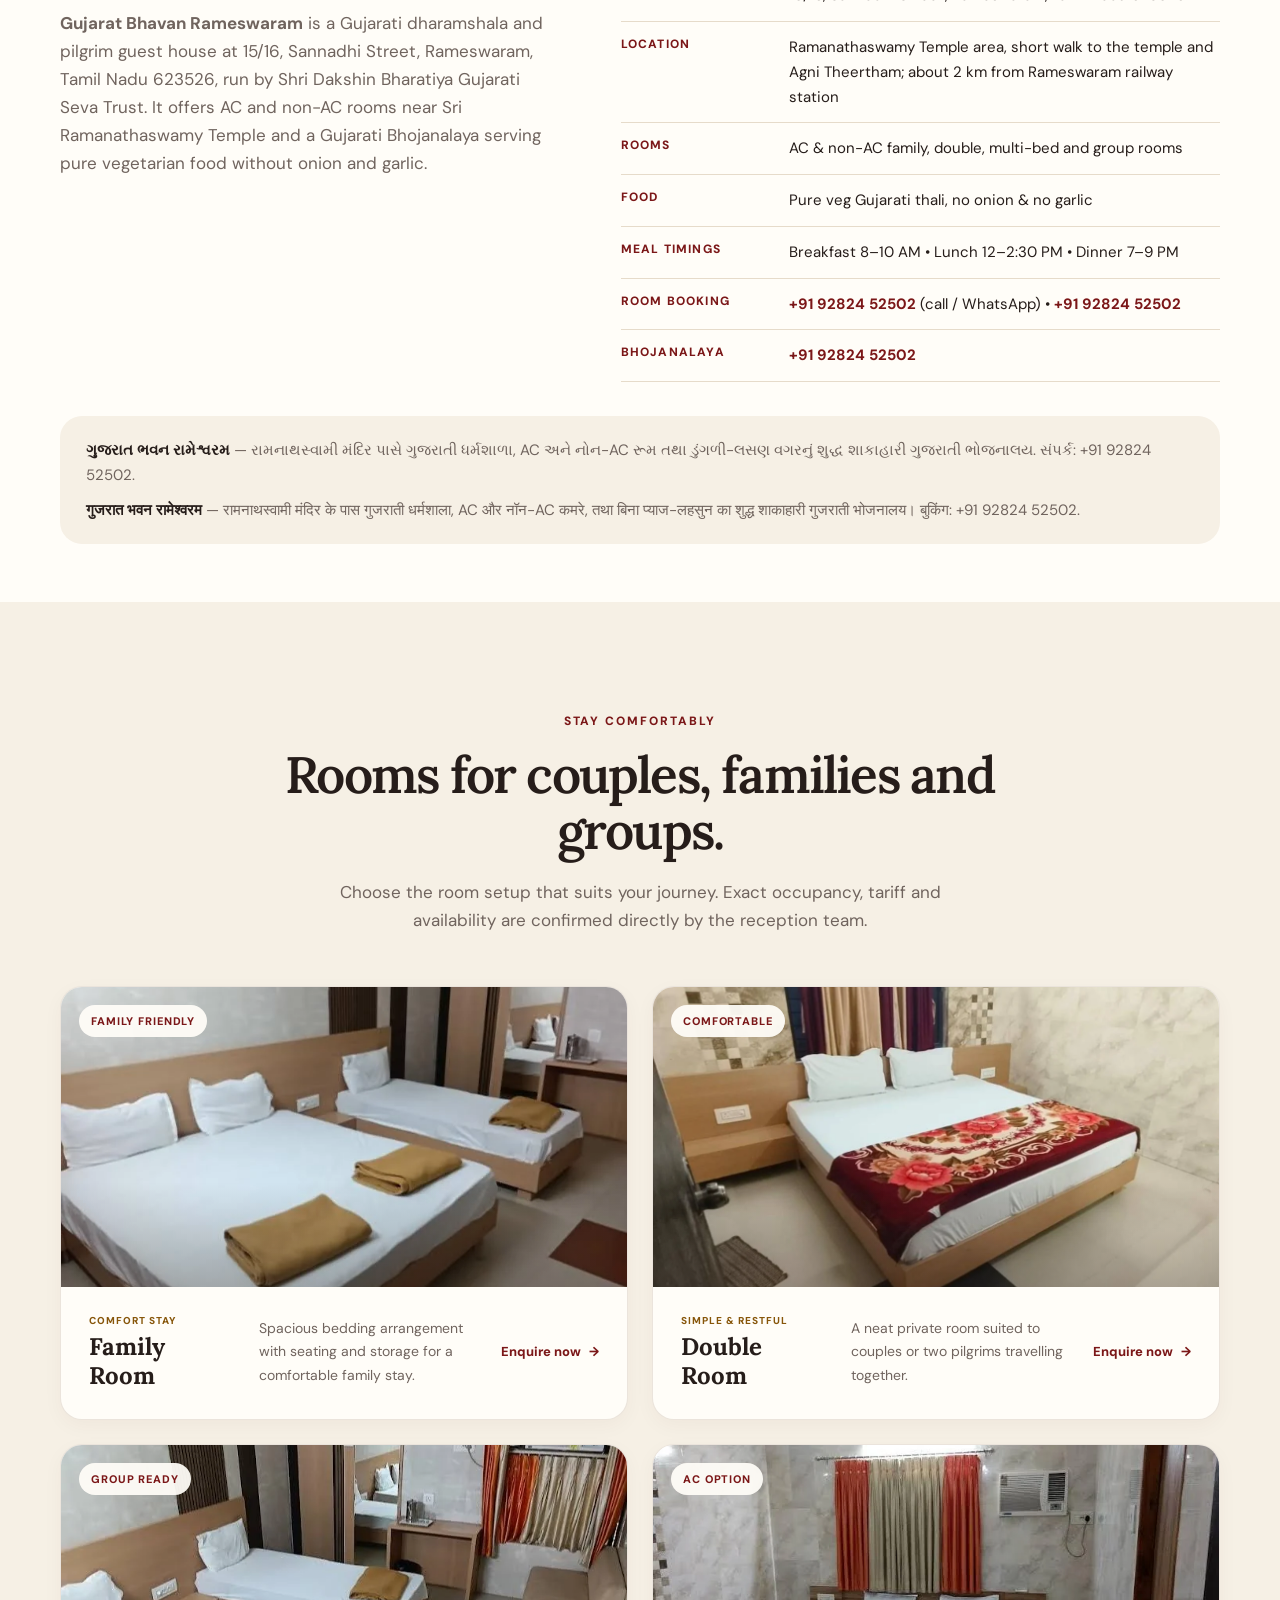
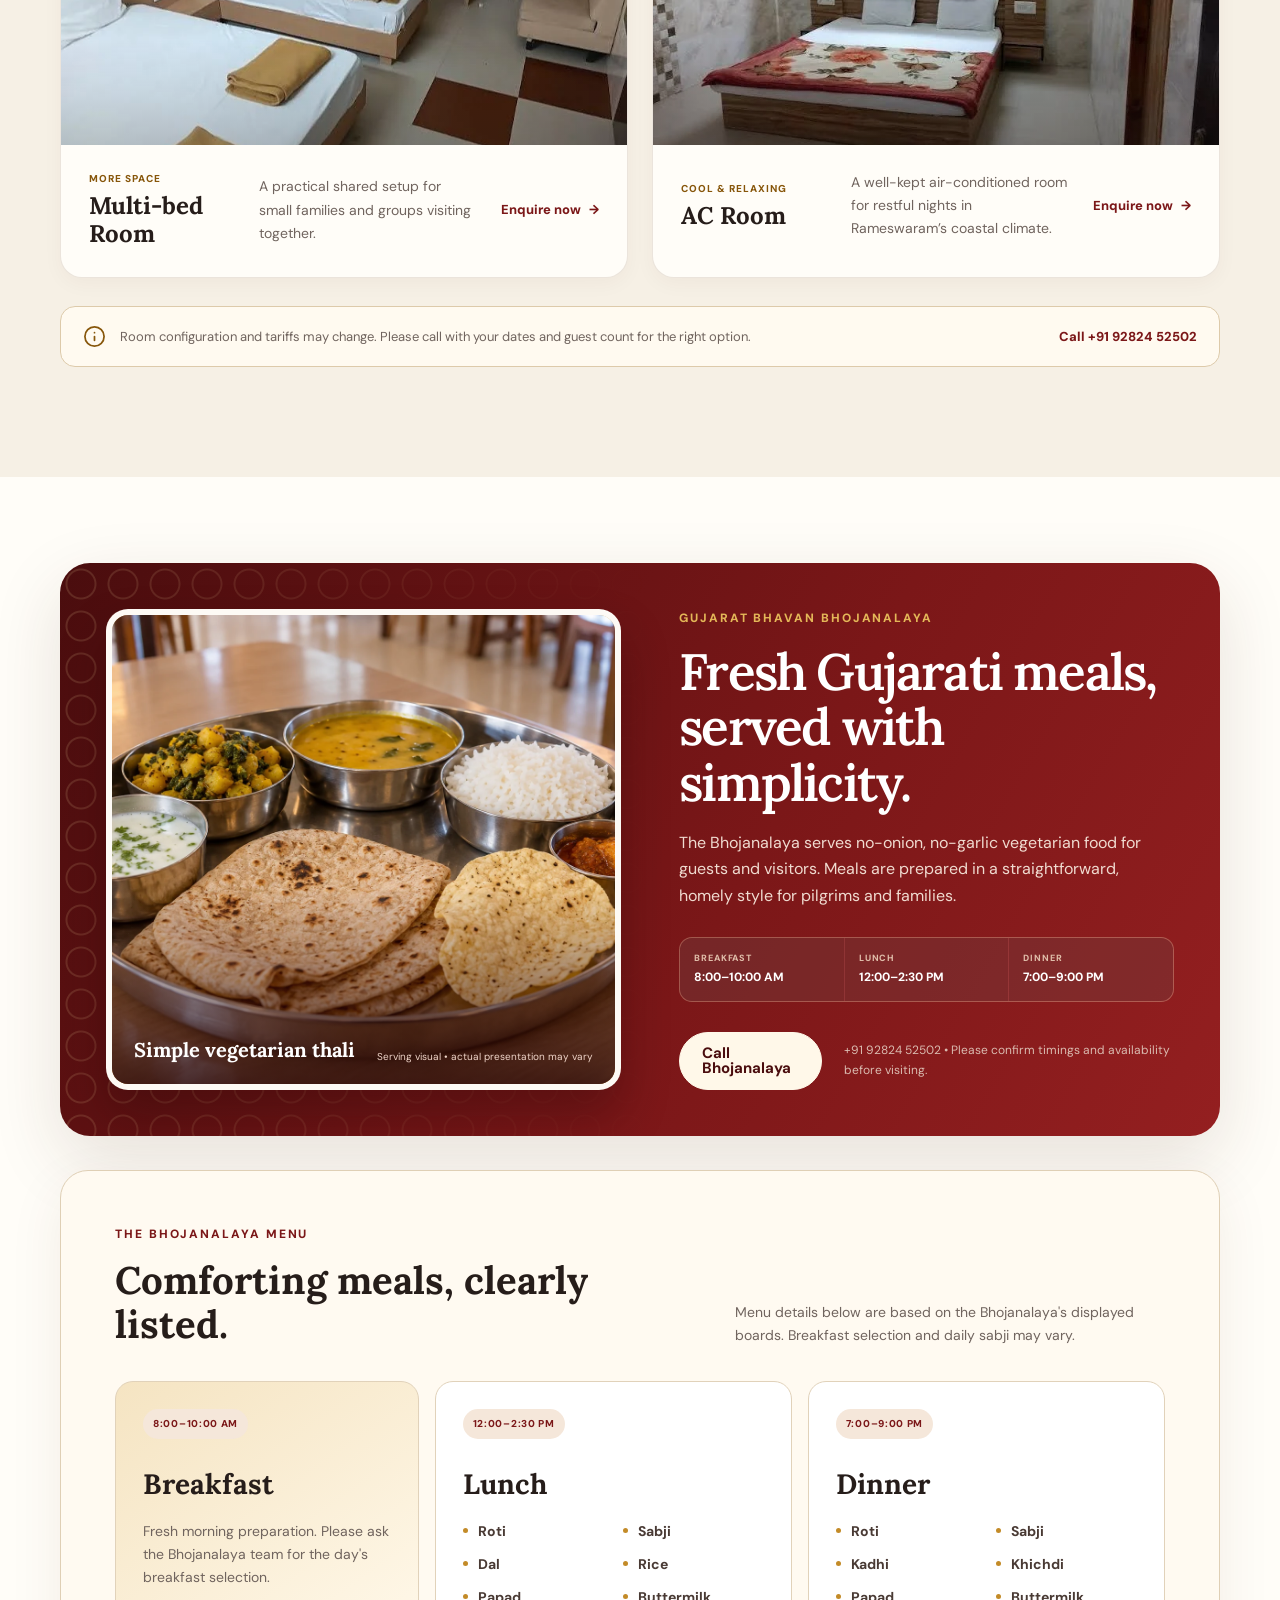
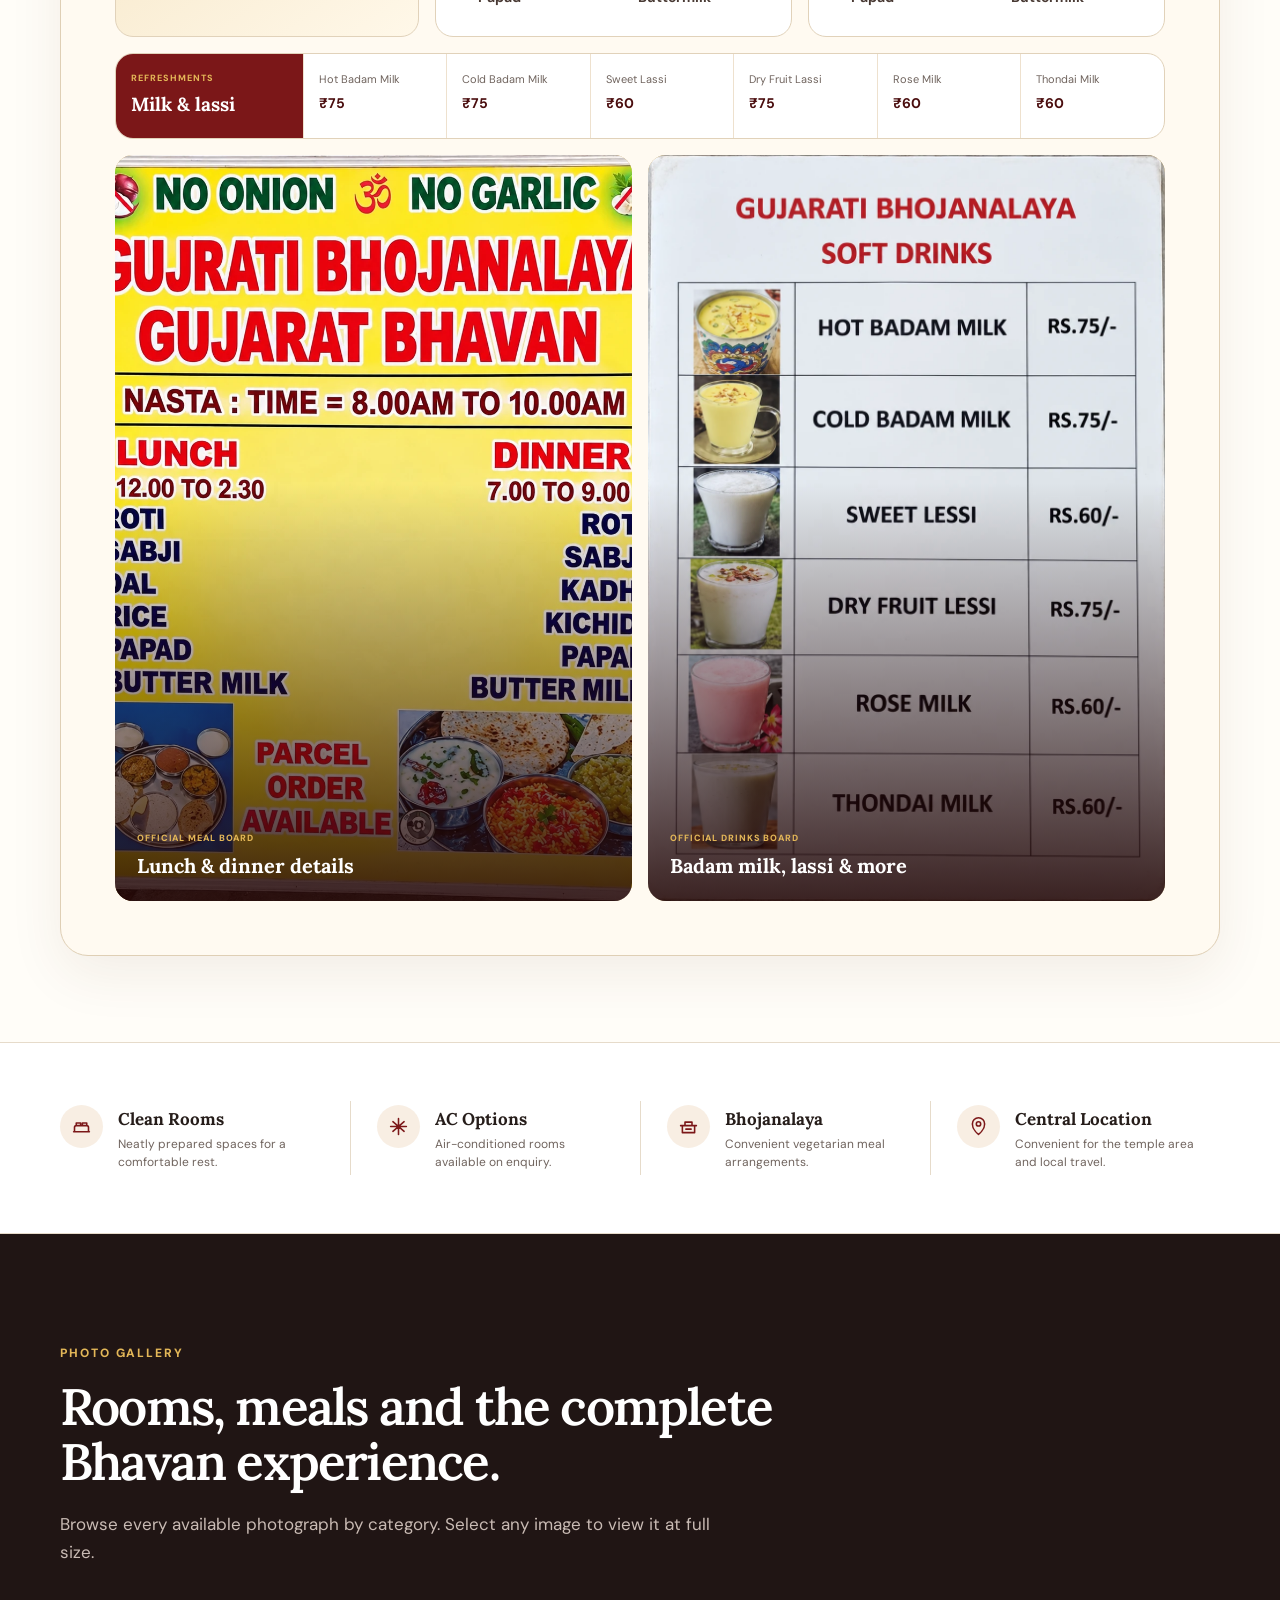
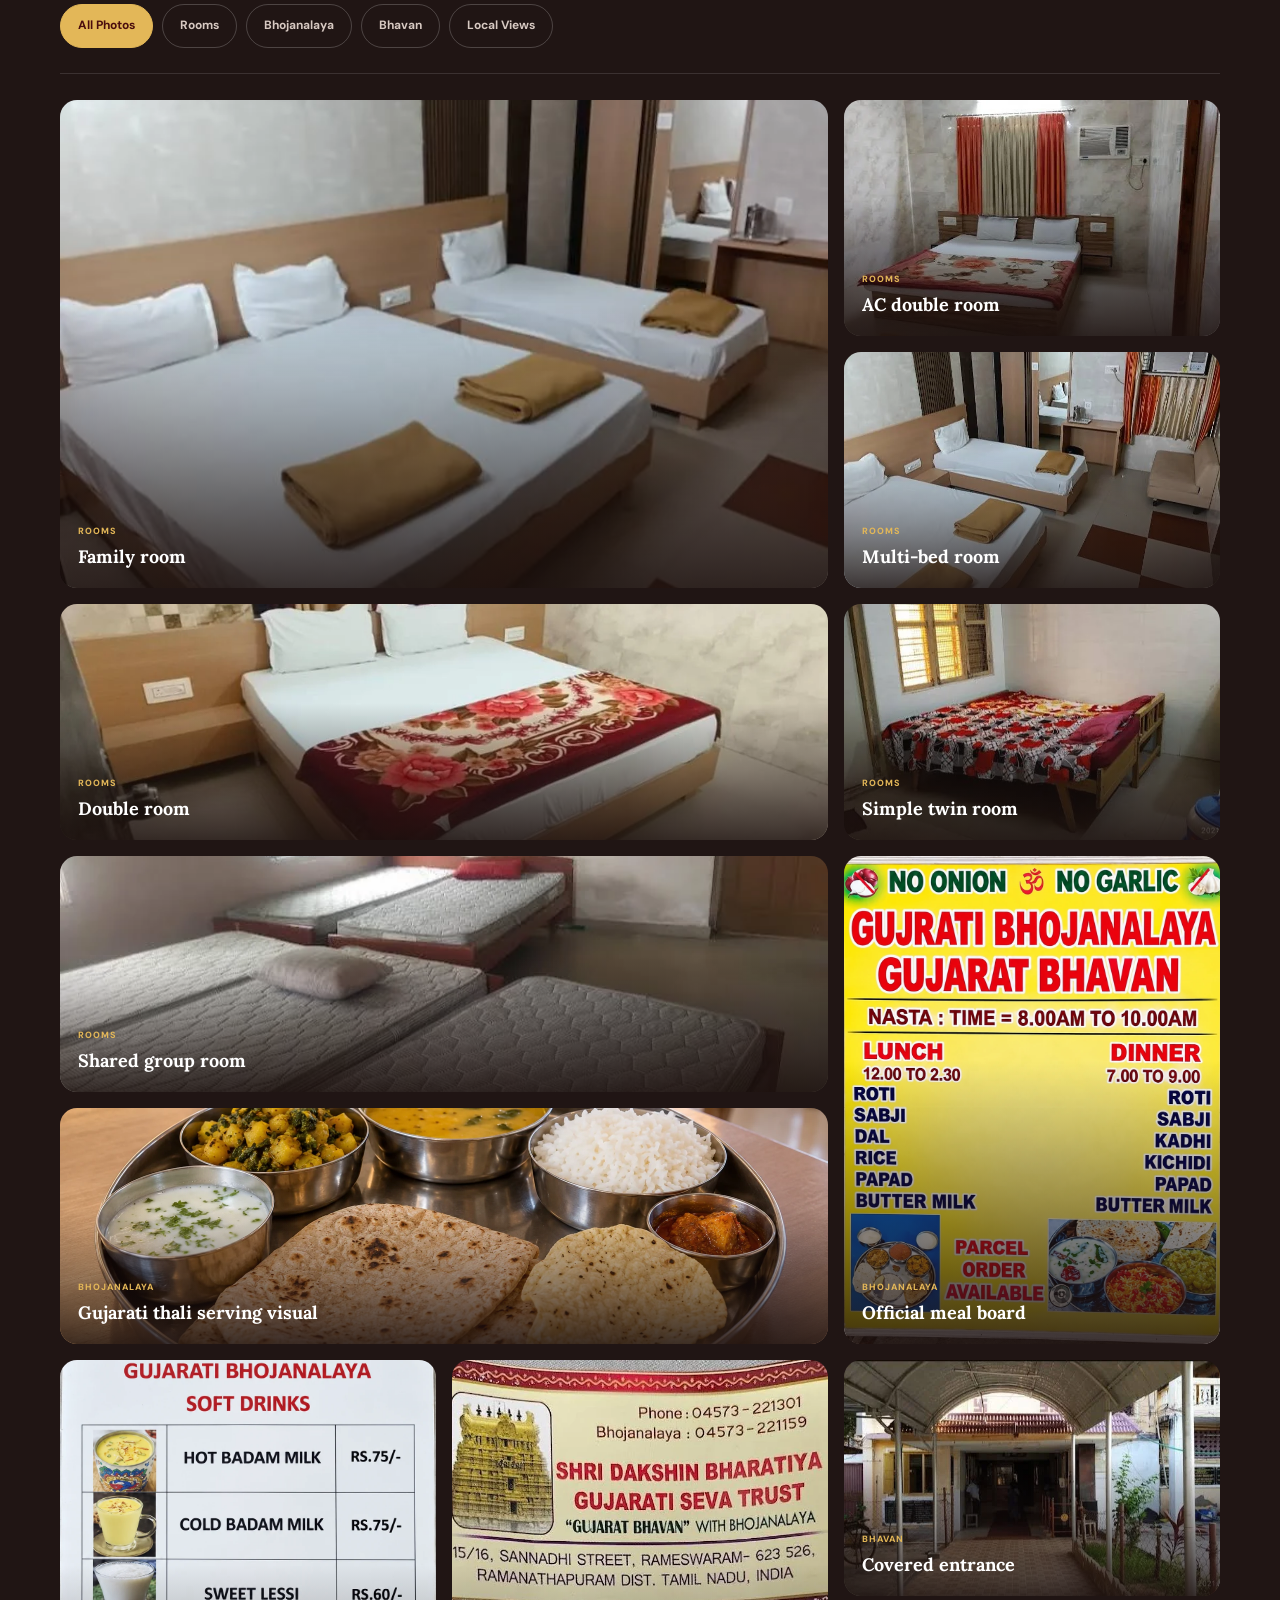
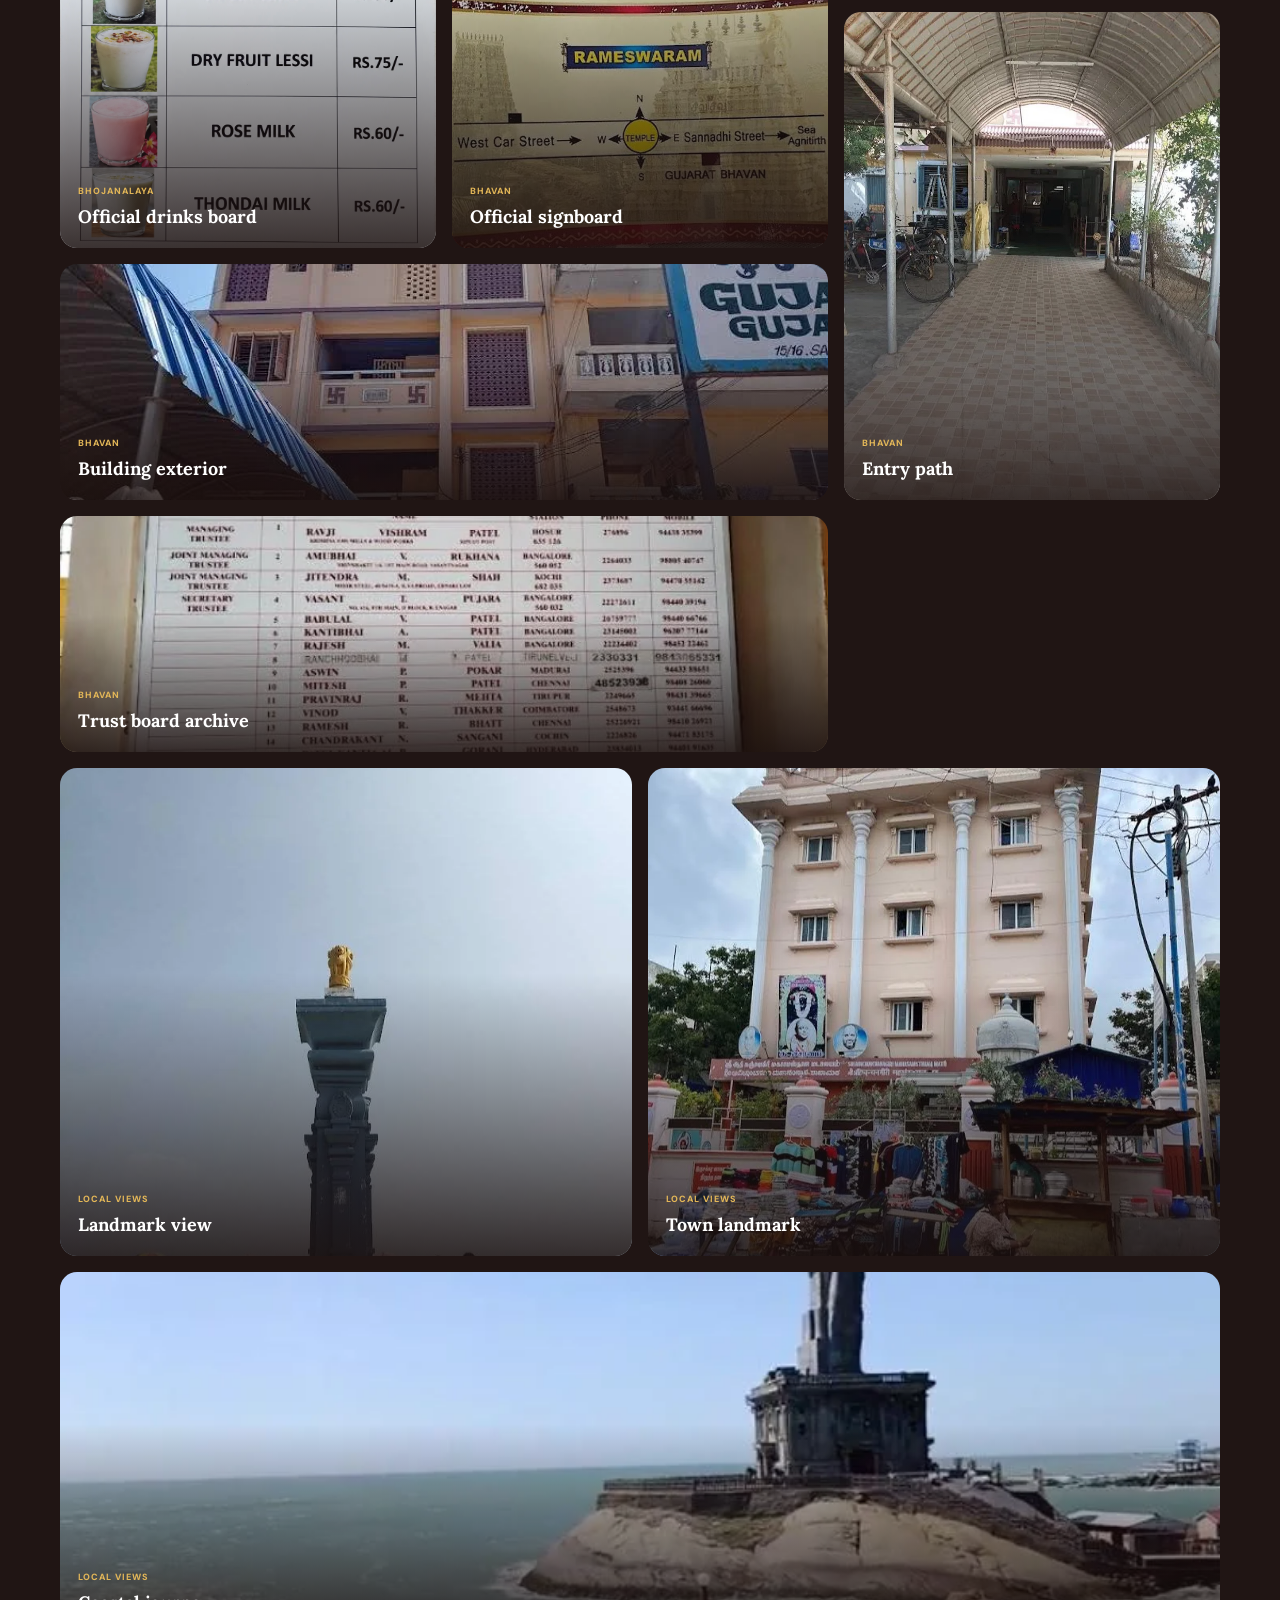
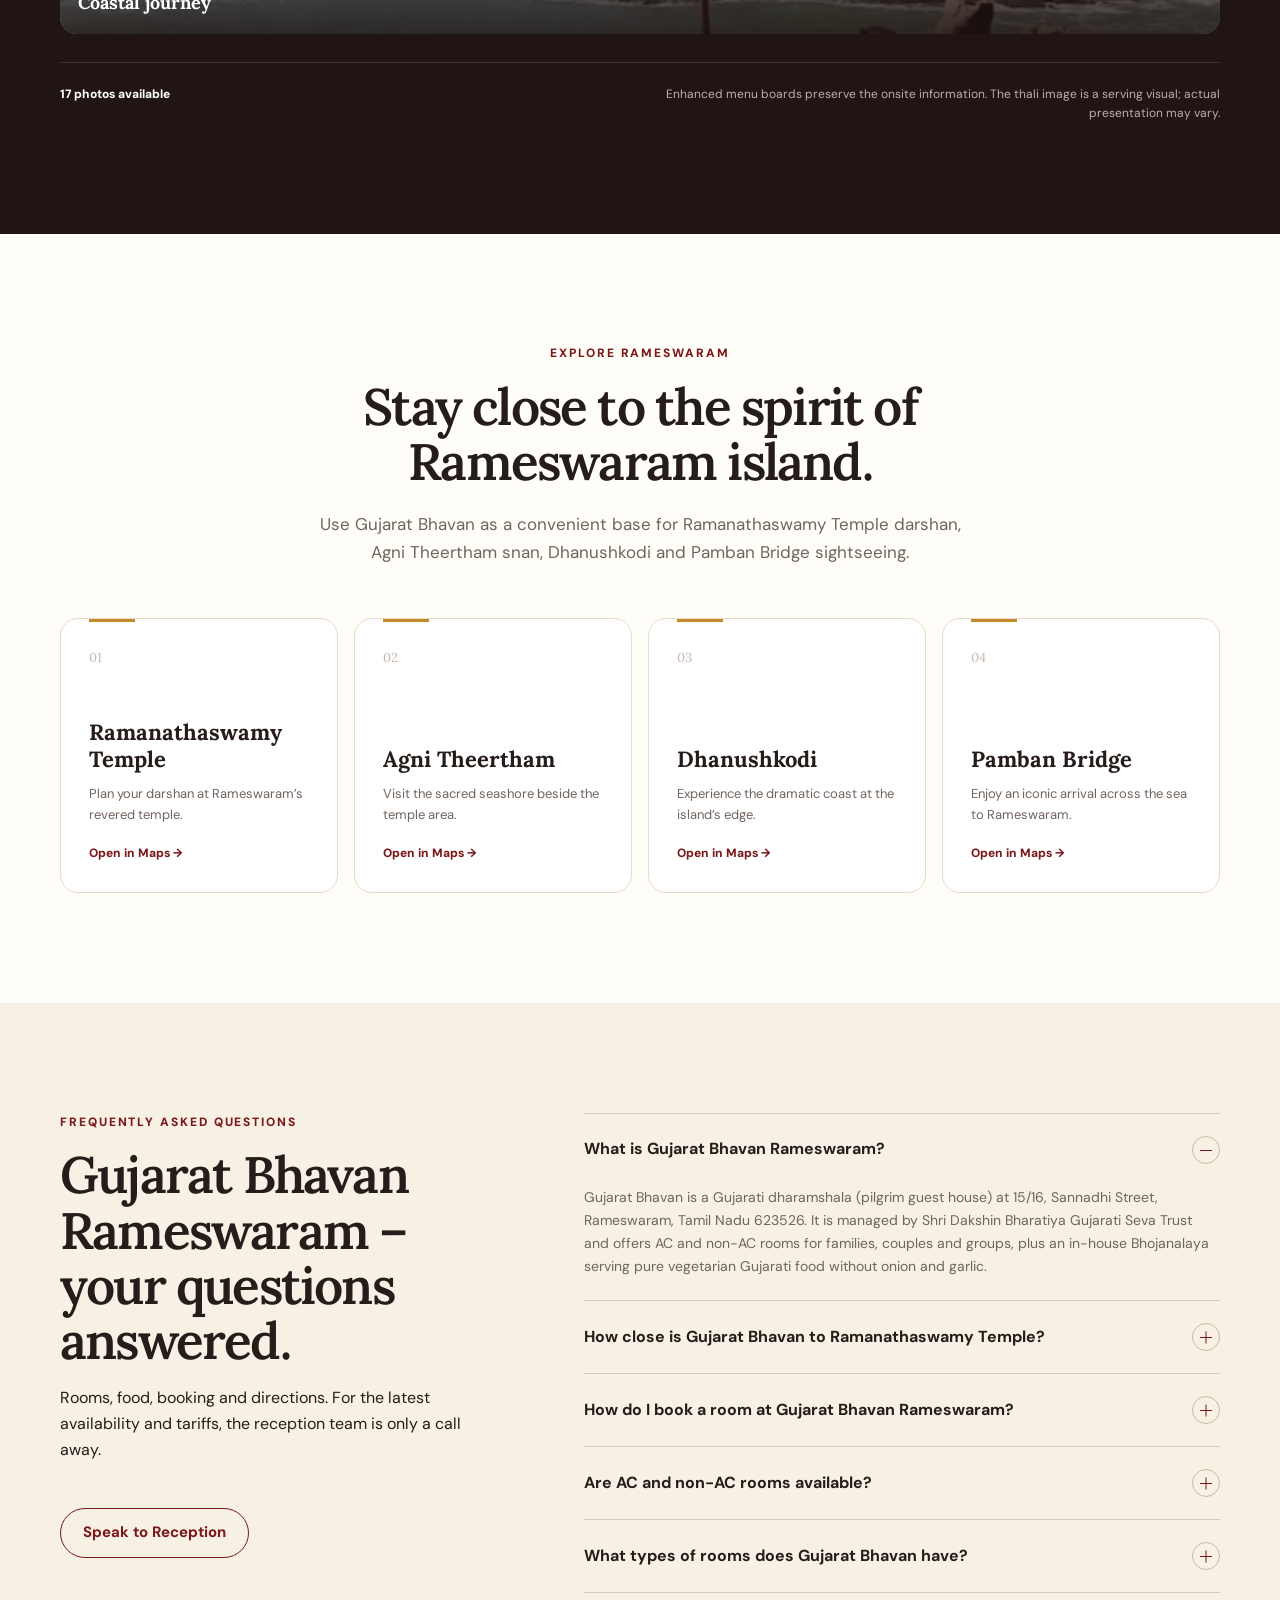
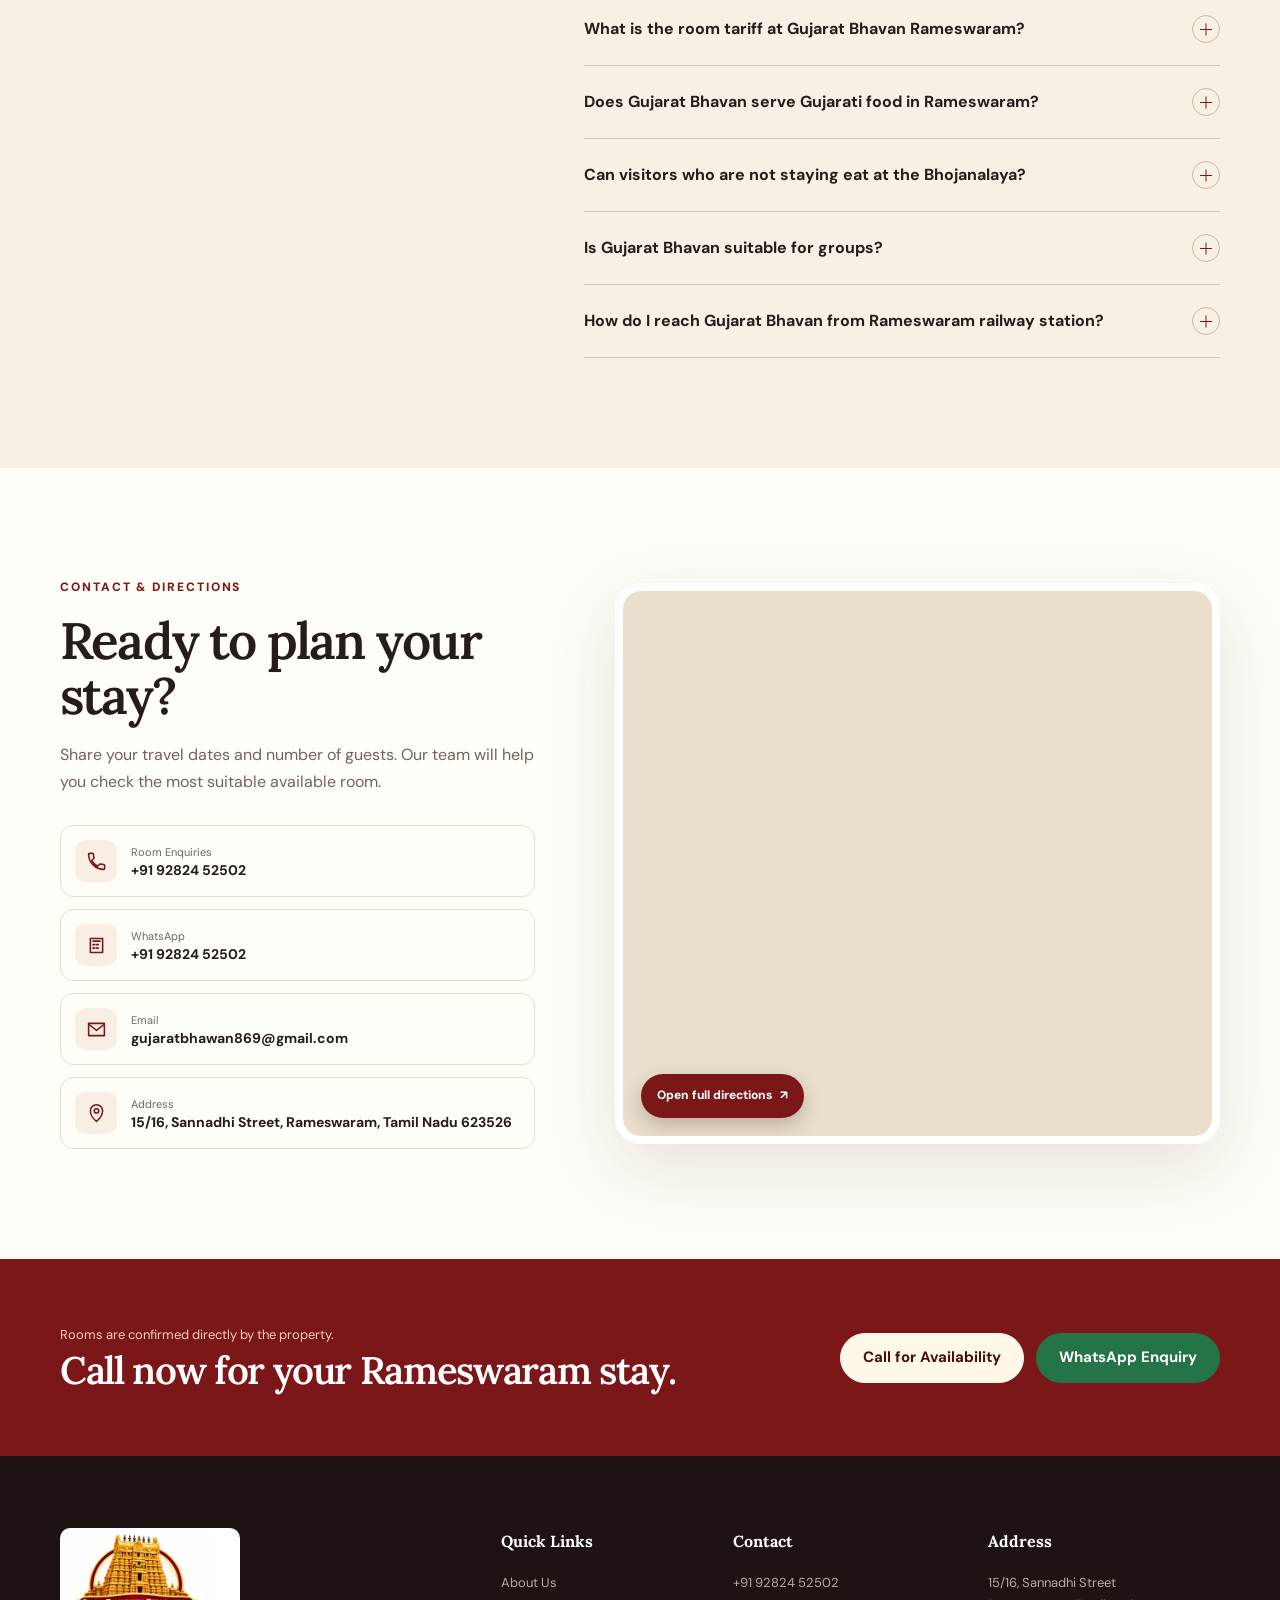
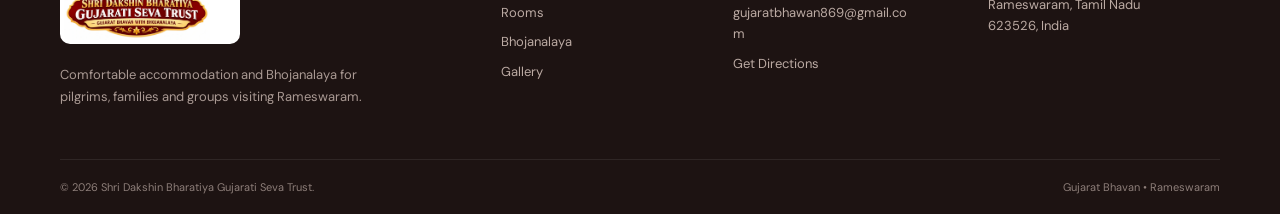
==== commit a008be74: "Update site-wide contact number" ====
--- a/index.html
+++ b/index.html
@@ -1,10 +1,10 @@
-﻿<!doctype html>
+<!doctype html>
 <html lang="en-IN">
 <head>
   <meta charset="utf-8">
   <meta name="viewport" content="width=device-width, initial-scale=1">
   <title>Gujarat Bhavan Rameswaram | Dharamshala Near Temple</title>
-  <meta name="description" content="Gujarat Bhavan Rameswaram offers AC and non-AC rooms near Ramanathaswamy Temple, plus a pure veg Gujarati Bhojanalaya. Call +91 73793 49473 to book.">
+  <meta name="description" content="Gujarat Bhavan Rameswaram offers AC and non-AC rooms near Ramanathaswamy Temple, plus a pure veg Gujarati Bhojanalaya. Call +91 92824 52502 to book.">
   <meta name="keywords" content="Gujarat Bhavan Rameswaram, Gujarat Bhavan Rameshwaram, Gujarati dharamshala Rameswaram, Gujarat Bhavan dharmshala, dharamshala near Ramanathaswamy temple, rooms near Rameswaram temple, Gujarati bhojanalaya Rameswaram, Gujarati thali Rameswaram, no onion no garlic food Rameswaram, budget stay Rameswaram, Shri Dakshin Bharatiya Gujarati Seva Trust">
   <meta name="robots" content="index, follow, max-image-preview:large, max-snippet:-1, max-video-preview:-1">
   <meta name="author" content="Shri Dakshin Bharatiya Gujarati Seva Trust">
@@ -22,7 +22,7 @@
   <meta property="og:site_name" content="Gujarat Bhavan Rameswaram">
   <meta property="og:url" content="https://www.gujaratbhavandharmshala.in/">
   <meta property="og:title" content="Gujarat Bhavan Rameswaram – Gujarati Dharamshala near Ramanathaswamy Temple">
-  <meta property="og:description" content="Gujarat Bhavan Rameswaram offers AC and non-AC rooms near Ramanathaswamy Temple, plus a pure veg Gujarati Bhojanalaya. Call +91 73793 49473 to book.">
+  <meta property="og:description" content="Gujarat Bhavan Rameswaram offers AC and non-AC rooms near Ramanathaswamy Temple, plus a pure veg Gujarati Bhojanalaya. Call +91 92824 52502 to book.">
   <meta property="og:image" content="https://www.gujaratbhavandharmshala.in/assets/images/brand-social.jpg">
   <meta property="og:image:type" content="image/jpeg">
   <meta property="og:image:width" content="1536">
@@ -30,7 +30,7 @@
   <meta property="og:image:alt" content="Gujarat Bhavan Rameswaram by Shri Dakshin Bharatiya Gujarati Seva Trust">
   <meta name="twitter:card" content="summary_large_image">
   <meta name="twitter:title" content="Gujarat Bhavan Rameswaram – Gujarati Dharamshala near Ramanathaswamy Temple">
-  <meta name="twitter:description" content="Gujarat Bhavan Rameswaram offers AC and non-AC rooms near Ramanathaswamy Temple, plus a pure veg Gujarati Bhojanalaya. Call +91 73793 49473 to book.">
+  <meta name="twitter:description" content="Gujarat Bhavan Rameswaram offers AC and non-AC rooms near Ramanathaswamy Temple, plus a pure veg Gujarati Bhojanalaya. Call +91 92824 52502 to book.">
   <meta name="twitter:image" content="https://www.gujaratbhavandharmshala.in/assets/images/brand-social.jpg">
   <meta name="twitter:image:alt" content="Gujarat Bhavan Rameswaram by Shri Dakshin Bharatiya Gujarati Seva Trust">
   <link rel="icon" href="/assets/images/favicon.png" type="image/png" sizes="256x256">
@@ -44,7 +44,7 @@
   <link rel="stylesheet" href="styles.css">
   <script>document.documentElement.classList.add('js');</script>
   <script type="application/ld+json">
-  {"@context":"https://schema.org","@graph":[{"@type":["NGO","Organization"],"@id":"https://www.gujaratbhavandharmshala.in/#trust","name":"Shri Dakshin Bharatiya Gujarati Seva Trust","alternateName":"Dakshin Bharatiya Gujarati Seva Trust","url":"https://www.gujaratbhavandharmshala.in/","logo":{"@type":"ImageObject","url":"https://www.gujaratbhavandharmshala.in/assets/images/brand-logo.webp","width":177,"height":131},"email":"gujaratbhawan869@gmail.com","telephone":"+91-73793-49473","address":{"@type":"PostalAddress","streetAddress":"15/16, Sannadhi Street","addressLocality":"Rameswaram","addressRegion":"Tamil Nadu","postalCode":"623526","addressCountry":"IN"},"sameAs":["https://maps.app.goo.gl/mpGKnk4Ngvu2DnGs6"]},{"@type":"WebSite","@id":"https://www.gujaratbhavandharmshala.in/#website","url":"https://www.gujaratbhavandharmshala.in/","name":"Gujarat Bhavan Rameswaram","alternateName":["Gujarat Bhavan Dharmshala","Gujarat Bhavan Rameshwaram"],"inLanguage":"en-IN","publisher":{"@id":"https://www.gujaratbhavandharmshala.in/#trust"}},{"@type":["LodgingBusiness","Hostel"],"@id":"https://www.gujaratbhavandharmshala.in/#lodging","name":"Gujarat Bhavan Rameswaram","alternateName":["Gujarat Bhavan Dharmshala Rameswaram","Gujarat Bhavan Dharamshala Rameshwaram","Gujarati Bhavan Rameswaram","Gujarat Bhawan Rameswaram","Gujarati Dharamshala Rameswaram","ગુજરાત ભવન રામેશ્વરમ","गुजरात भवन रामेश्वरम"],"description":"Gujarati dharamshala in Rameswaram with AC and non-AC family, double, multi-bed and group rooms and a pure vegetarian no-onion, no-garlic Gujarati Bhojanalaya, on Sannadhi Street near Sri Ramanathaswamy Temple. Managed by Shri Dakshin Bharatiya Gujarati Seva Trust.","url":"https://www.gujaratbhavandharmshala.in/","telephone":"+91-73793-49473","email":"gujaratbhawan869@gmail.com","logo":"https://www.gujaratbhavandharmshala.in/assets/images/brand-logo.webp","image":["https://www.gujaratbhavandharmshala.in/assets/images/room-family.webp","https://www.gujaratbhavandharmshala.in/assets/images/room-triple.webp","https://www.gujaratbhavandharmshala.in/assets/images/room-double.webp","https://www.gujaratbhavandharmshala.in/assets/images/gallery/bhavan-exterior.webp","https://www.gujaratbhavandharmshala.in/assets/images/gallery/official-signboard.webp"],"priceRange":"₹","currenciesAccepted":"INR","address":{"@type":"PostalAddress","streetAddress":"15/16, Sannadhi Street","addressLocality":"Rameswaram","addressRegion":"Tamil Nadu","postalCode":"623526","addressCountry":"IN"},"geo":{"@type":"GeoCoordinates","latitude":9.28821,"longitude":79.3197},"hasMap":"https://maps.app.goo.gl/mpGKnk4Ngvu2DnGs6","areaServed":{"@type":"City","name":"Rameswaram"},"contactPoint":[{"@type":"ContactPoint","telephone":"+91-73793-49473","contactType":"reservations","areaServed":"IN","availableLanguage":["English","Hindi","Gujarati"]},{"@type":"ContactPoint","telephone":"+91-73793-49473","contactType":"customer service","areaServed":"IN"},{"@type":"ContactPoint","telephone":"+91-73793-49473","contactType":"Bhojanalaya enquiries","areaServed":"IN"}],"amenityFeature":[{"@type":"LocationFeatureSpecification","name":"Air-conditioned rooms","value":true},{"@type":"LocationFeatureSpecification","name":"Non-air-conditioned rooms","value":true},{"@type":"LocationFeatureSpecification","name":"Family rooms","value":true},{"@type":"LocationFeatureSpecification","name":"Group / dormitory-style rooms","value":true},{"@type":"LocationFeatureSpecification","name":"Pure vegetarian Bhojanalaya (no onion, no garlic)","value":true},{"@type":"LocationFeatureSpecification","name":"Walking distance to Ramanathaswamy Temple","value":true}],"audience":{"@type":"Audience","audienceType":"Pilgrims, families and yatra groups"},"parentOrganization":{"@id":"https://www.gujaratbhavandharmshala.in/#trust"},"containsPlace":{"@id":"https://www.gujaratbhavandharmshala.in/bhojanalaya.html#bhojanalaya"},"keywords":"Gujarat Bhavan Rameswaram, Gujarati dharamshala Rameswaram, dharmshala near Rameswaram temple, Gujarati bhojanalaya Rameswaram, no onion no garlic food Rameswaram, budget rooms near Ramanathaswamy Temple"},{"@type":"Restaurant","@id":"https://www.gujaratbhavandharmshala.in/bhojanalaya.html#bhojanalaya","name":"Gujarat Bhavan Bhojanalaya","alternateName":["Gujarati Bhojanalaya Rameswaram","Gujarat Bhavan Restaurant Rameswaram"],"description":"Pure vegetarian Gujarati Bhojanalaya in Rameswaram serving no-onion, no-garlic breakfast, Gujarati thali lunch and dinner near Ramanathaswamy Temple.","url":"https://www.gujaratbhavandharmshala.in/bhojanalaya.html","telephone":"+91-73793-49473","image":["https://www.gujaratbhavandharmshala.in/assets/images/gallery/gujarati-thali-generated.webp","https://www.gujaratbhavandharmshala.in/assets/images/gallery/bhojanalaya-menu-enhanced.webp"],"servesCuisine":["Gujarati","Indian Vegetarian","No onion no garlic (Satvik)"],"priceRange":"₹","acceptsReservations":false,"address":{"@type":"PostalAddress","streetAddress":"15/16, Sannadhi Street","addressLocality":"Rameswaram","addressRegion":"Tamil Nadu","postalCode":"623526","addressCountry":"IN"},"geo":{"@type":"GeoCoordinates","latitude":9.28821,"longitude":79.3197},"hasMap":"https://maps.app.goo.gl/mpGKnk4Ngvu2DnGs6","openingHoursSpecification":[{"@type":"OpeningHoursSpecification","dayOfWeek":["Monday","Tuesday","Wednesday","Thursday","Friday","Saturday","Sunday"],"opens":"08:00","closes":"10:00","name":"Breakfast"},{"@type":"OpeningHoursSpecification","dayOfWeek":["Monday","Tuesday","Wednesday","Thursday","Friday","Saturday","Sunday"],"opens":"12:00","closes":"14:30","name":"Lunch"},{"@type":"OpeningHoursSpecification","dayOfWeek":["Monday","Tuesday","Wednesday","Thursday","Friday","Saturday","Sunday"],"opens":"19:00","closes":"21:00","name":"Dinner"}],"hasMenu":{"@type":"Menu","name":"Gujarat Bhavan Bhojanalaya Menu","hasMenuSection":[{"@type":"MenuSection","name":"Lunch (12:00–2:30 PM)","hasMenuItem":[{"@type":"MenuItem","name":"Roti","suitableForDiet":"https://schema.org/VegetarianDiet"},{"@type":"MenuItem","name":"Sabji","suitableForDiet":"https://schema.org/VegetarianDiet"},{"@type":"MenuItem","name":"Dal","suitableForDiet":"https://schema.org/VegetarianDiet"},{"@type":"MenuItem","name":"Rice","suitableForDiet":"https://schema.org/VegetarianDiet"},{"@type":"MenuItem","name":"Papad","suitableForDiet":"https://schema.org/VegetarianDiet"},{"@type":"MenuItem","name":"Buttermilk","suitableForDiet":"https://schema.org/VegetarianDiet"}]},{"@type":"MenuSection","name":"Dinner (7:00–9:00 PM)","hasMenuItem":[{"@type":"MenuItem","name":"Roti","suitableForDiet":"https://schema.org/VegetarianDiet"},{"@type":"MenuItem","name":"Sabji","suitableForDiet":"https://schema.org/VegetarianDiet"},{"@type":"MenuItem","name":"Kadhi","suitableForDiet":"https://schema.org/VegetarianDiet"},{"@type":"MenuItem","name":"Khichdi","suitableForDiet":"https://schema.org/VegetarianDiet"},{"@type":"MenuItem","name":"Papad","suitableForDiet":"https://schema.org/VegetarianDiet"},{"@type":"MenuItem","name":"Buttermilk","suitableForDiet":"https://schema.org/VegetarianDiet"}]},{"@type":"MenuSection","name":"Milk & Lassi","hasMenuItem":[{"@type":"MenuItem","name":"Hot Badam Milk","offers":{"@type":"Offer","price":75,"priceCurrency":"INR"}},{"@type":"MenuItem","name":"Cold Badam Milk","offers":{"@type":"Offer","price":75,"priceCurrency":"INR"}},{"@type":"MenuItem","name":"Sweet Lassi","offers":{"@type":"Offer","price":60,"priceCurrency":"INR"}},{"@type":"MenuItem","name":"Dry Fruit Lassi","offers":{"@type":"Offer","price":75,"priceCurrency":"INR"}},{"@type":"MenuItem","name":"Rose Milk","offers":{"@type":"Offer","price":60,"priceCurrency":"INR"}},{"@type":"MenuItem","name":"Thondai Milk","offers":{"@type":"Offer","price":60,"priceCurrency":"INR"}}]}]},"parentOrganization":{"@id":"https://www.gujaratbhavandharmshala.in/#trust"},"containedInPlace":{"@id":"https://www.gujaratbhavandharmshala.in/#lodging"}},{"@type":"WebPage","@id":"https://www.gujaratbhavandharmshala.in/#webpage","url":"https://www.gujaratbhavandharmshala.in/","name":"Gujarat Bhavan Rameswaram | Dharamshala Near Temple","description":"Gujarat Bhavan Rameswaram offers AC and non-AC rooms near Ramanathaswamy Temple, plus a pure veg Gujarati Bhojanalaya. Call +91 73793 49473 to book.","inLanguage":"en-IN","isPartOf":{"@id":"https://www.gujaratbhavandharmshala.in/#website"},"about":{"@id":"https://www.gujaratbhavandharmshala.in/#lodging"},"primaryImageOfPage":{"@type":"ImageObject","url":"https://www.gujaratbhavandharmshala.in/assets/images/room-family.webp"},"breadcrumb":{"@id":"https://www.gujaratbhavandharmshala.in/#breadcrumb"},"dateModified":"2026-10-30"},{"@type":"BreadcrumbList","@id":"https://www.gujaratbhavandharmshala.in/#breadcrumb","itemListElement":[{"@type":"ListItem","position":1,"name":"Home","item":"https://www.gujaratbhavandharmshala.in/"}]},{"@type":"FAQPage","@id":"https://www.gujaratbhavandharmshala.in/#faq","mainEntity":[{"@type":"Question","name":"What is Gujarat Bhavan Rameswaram?","acceptedAnswer":{"@type":"Answer","text":"Gujarat Bhavan is a Gujarati dharamshala (pilgrim guest house) at 15/16, Sannadhi Street, Rameswaram, Tamil Nadu 623526. It is managed by Shri Dakshin Bharatiya Gujarati Seva Trust and offers AC and non-AC rooms for families, couples and groups, plus an in-house Bhojanalaya serving pure vegetarian Gujarati food without onion and garlic."}},{"@type":"Question","name":"How close is Gujarat Bhavan to Ramanathaswamy Temple?","acceptedAnswer":{"@type":"Answer","text":"Gujarat Bhavan is on Sannadhi Street in the temple area of Rameswaram, a short walk from Sri Ramanathaswamy Temple and Agni Theertham. It is a convenient base for darshan, the 22 theertham snan and local sightseeing."}},{"@type":"Question","name":"How do I book a room at Gujarat Bhavan Rameswaram?","acceptedAnswer":{"@type":"Answer","text":"Call or send a WhatsApp message to +91 73793 49473 with your arrival date, number of nights and guest count. The reception team confirms the suitable available room directly."}},{"@type":"Question","name":"Are AC and non-AC rooms available?","acceptedAnswer":{"@type":"Answer","text":"Yes. Both AC and non-AC rooms may be available. Please mention your preference when you enquire, as availability varies by date."}},{"@type":"Question","name":"What types of rooms does Gujarat Bhavan have?","acceptedAnswer":{"@type":"Answer","text":"Gujarat Bhavan has family rooms, double rooms, multi-bed rooms and shared group rooms, with AC options. It suits couples, families and pilgrim groups (yatra groups) visiting Rameswaram."}},{"@type":"Question","name":"What is the room tariff at Gujarat Bhavan Rameswaram?","acceptedAnswer":{"@type":"Answer","text":"Room tariffs depend on the room type, AC or non-AC choice and the season. Please call +91 73793 49473 for the current tariff and availability for your dates."}},{"@type":"Question","name":"Does Gujarat Bhavan serve Gujarati food in Rameswaram?","acceptedAnswer":{"@type":"Answer","text":"Yes. The Gujarat Bhavan Bhojanalaya serves pure vegetarian Gujarati meals without onion and garlic. Breakfast is 8:00–10:00 AM, lunch (roti, sabji, dal, rice, papad, buttermilk) is 12:00–2:30 PM and dinner (roti, sabji, kadhi, khichdi, papad, buttermilk) is 7:00–9:00 PM. Call the Bhojanalaya on +91 73793 49473 to confirm."}},{"@type":"Question","name":"Can visitors who are not staying eat at the Bhojanalaya?","acceptedAnswer":{"@type":"Answer","text":"Yes. The Bhojanalaya serves both staying guests and visitors. Please call +91 73793 49473 to confirm the day's timings before visiting."}},{"@type":"Question","name":"Is Gujarat Bhavan suitable for groups?","acceptedAnswer":{"@type":"Answer","text":"Yes. Families and pilgrim groups are welcome. Share the total number of guests so the team can suggest a suitable room arrangement."}},{"@type":"Question","name":"How do I reach Gujarat Bhavan from Rameswaram railway station?","acceptedAnswer":{"@type":"Answer","text":"Gujarat Bhavan is about 2 km from Rameswaram railway station and the town bus stand. Autos are easily available; ask for Gujarat Bhavan, Sannadhi Street, near the Ramanathaswamy Temple. The nearest airport is Madurai."}}]}]}
+  {"@context":"https://schema.org","@graph":[{"@type":["NGO","Organization"],"@id":"https://www.gujaratbhavandharmshala.in/#trust","name":"Shri Dakshin Bharatiya Gujarati Seva Trust","alternateName":"Dakshin Bharatiya Gujarati Seva Trust","url":"https://www.gujaratbhavandharmshala.in/","logo":{"@type":"ImageObject","url":"https://www.gujaratbhavandharmshala.in/assets/images/brand-logo.webp","width":177,"height":131},"email":"gujaratbhawan869@gmail.com","telephone":"+91-92824-52502","address":{"@type":"PostalAddress","streetAddress":"15/16, Sannadhi Street","addressLocality":"Rameswaram","addressRegion":"Tamil Nadu","postalCode":"623526","addressCountry":"IN"},"sameAs":["https://maps.app.goo.gl/mpGKnk4Ngvu2DnGs6"]},{"@type":"WebSite","@id":"https://www.gujaratbhavandharmshala.in/#website","url":"https://www.gujaratbhavandharmshala.in/","name":"Gujarat Bhavan Rameswaram","alternateName":["Gujarat Bhavan Dharmshala","Gujarat Bhavan Rameshwaram"],"inLanguage":"en-IN","publisher":{"@id":"https://www.gujaratbhavandharmshala.in/#trust"}},{"@type":["LodgingBusiness","Hostel"],"@id":"https://www.gujaratbhavandharmshala.in/#lodging","name":"Gujarat Bhavan Rameswaram","alternateName":["Gujarat Bhavan Dharmshala Rameswaram","Gujarat Bhavan Dharamshala Rameshwaram","Gujarati Bhavan Rameswaram","Gujarat Bhawan Rameswaram","Gujarati Dharamshala Rameswaram","ગુજરાત ભવન રામેશ્વરમ","गुजरात भवन रामेश्वरम"],"description":"Gujarati dharamshala in Rameswaram with AC and non-AC family, double, multi-bed and group rooms and a pure vegetarian no-onion, no-garlic Gujarati Bhojanalaya, on Sannadhi Street near Sri Ramanathaswamy Temple. Managed by Shri Dakshin Bharatiya Gujarati Seva Trust.","url":"https://www.gujaratbhavandharmshala.in/","telephone":"+91-92824-52502","email":"gujaratbhawan869@gmail.com","logo":"https://www.gujaratbhavandharmshala.in/assets/images/brand-logo.webp","image":["https://www.gujaratbhavandharmshala.in/assets/images/room-family.webp","https://www.gujaratbhavandharmshala.in/assets/images/room-triple.webp","https://www.gujaratbhavandharmshala.in/assets/images/room-double.webp","https://www.gujaratbhavandharmshala.in/assets/images/gallery/bhavan-exterior.webp","https://www.gujaratbhavandharmshala.in/assets/images/gallery/official-signboard.webp"],"priceRange":"₹","currenciesAccepted":"INR","address":{"@type":"PostalAddress","streetAddress":"15/16, Sannadhi Street","addressLocality":"Rameswaram","addressRegion":"Tamil Nadu","postalCode":"623526","addressCountry":"IN"},"geo":{"@type":"GeoCoordinates","latitude":9.28821,"longitude":79.3197},"hasMap":"https://maps.app.goo.gl/mpGKnk4Ngvu2DnGs6","areaServed":{"@type":"City","name":"Rameswaram"},"contactPoint":[{"@type":"ContactPoint","telephone":"+91-92824-52502","contactType":"reservations","areaServed":"IN","availableLanguage":["English","Hindi","Gujarati"]},{"@type":"ContactPoint","telephone":"+91-92824-52502","contactType":"customer service","areaServed":"IN"},{"@type":"ContactPoint","telephone":"+91-92824-52502","contactType":"Bhojanalaya enquiries","areaServed":"IN"}],"amenityFeature":[{"@type":"LocationFeatureSpecification","name":"Air-conditioned rooms","value":true},{"@type":"LocationFeatureSpecification","name":"Non-air-conditioned rooms","value":true},{"@type":"LocationFeatureSpecification","name":"Family rooms","value":true},{"@type":"LocationFeatureSpecification","name":"Group / dormitory-style rooms","value":true},{"@type":"LocationFeatureSpecification","name":"Pure vegetarian Bhojanalaya (no onion, no garlic)","value":true},{"@type":"LocationFeatureSpecification","name":"Walking distance to Ramanathaswamy Temple","value":true}],"audience":{"@type":"Audience","audienceType":"Pilgrims, families and yatra groups"},"parentOrganization":{"@id":"https://www.gujaratbhavandharmshala.in/#trust"},"containsPlace":{"@id":"https://www.gujaratbhavandharmshala.in/bhojanalaya.html#bhojanalaya"},"keywords":"Gujarat Bhavan Rameswaram, Gujarati dharamshala Rameswaram, dharmshala near Rameswaram temple, Gujarati bhojanalaya Rameswaram, no onion no garlic food Rameswaram, budget rooms near Ramanathaswamy Temple"},{"@type":"Restaurant","@id":"https://www.gujaratbhavandharmshala.in/bhojanalaya.html#bhojanalaya","name":"Gujarat Bhavan Bhojanalaya","alternateName":["Gujarati Bhojanalaya Rameswaram","Gujarat Bhavan Restaurant Rameswaram"],"description":"Pure vegetarian Gujarati Bhojanalaya in Rameswaram serving no-onion, no-garlic breakfast, Gujarati thali lunch and dinner near Ramanathaswamy Temple.","url":"https://www.gujaratbhavandharmshala.in/bhojanalaya.html","telephone":"+91-92824-52502","image":["https://www.gujaratbhavandharmshala.in/assets/images/gallery/gujarati-thali-generated.webp","https://www.gujaratbhavandharmshala.in/assets/images/gallery/bhojanalaya-menu-enhanced.webp"],"servesCuisine":["Gujarati","Indian Vegetarian","No onion no garlic (Satvik)"],"priceRange":"₹","acceptsReservations":false,"address":{"@type":"PostalAddress","streetAddress":"15/16, Sannadhi Street","addressLocality":"Rameswaram","addressRegion":"Tamil Nadu","postalCode":"623526","addressCountry":"IN"},"geo":{"@type":"GeoCoordinates","latitude":9.28821,"longitude":79.3197},"hasMap":"https://maps.app.goo.gl/mpGKnk4Ngvu2DnGs6","openingHoursSpecification":[{"@type":"OpeningHoursSpecification","dayOfWeek":["Monday","Tuesday","Wednesday","Thursday","Friday","Saturday","Sunday"],"opens":"08:00","closes":"10:00","name":"Breakfast"},{"@type":"OpeningHoursSpecification","dayOfWeek":["Monday","Tuesday","Wednesday","Thursday","Friday","Saturday","Sunday"],"opens":"12:00","closes":"14:30","name":"Lunch"},{"@type":"OpeningHoursSpecification","dayOfWeek":["Monday","Tuesday","Wednesday","Thursday","Friday","Saturday","Sunday"],"opens":"19:00","closes":"21:00","name":"Dinner"}],"hasMenu":{"@type":"Menu","name":"Gujarat Bhavan Bhojanalaya Menu","hasMenuSection":[{"@type":"MenuSection","name":"Lunch (12:00–2:30 PM)","hasMenuItem":[{"@type":"MenuItem","name":"Roti","suitableForDiet":"https://schema.org/VegetarianDiet"},{"@type":"MenuItem","name":"Sabji","suitableForDiet":"https://schema.org/VegetarianDiet"},{"@type":"MenuItem","name":"Dal","suitableForDiet":"https://schema.org/VegetarianDiet"},{"@type":"MenuItem","name":"Rice","suitableForDiet":"https://schema.org/VegetarianDiet"},{"@type":"MenuItem","name":"Papad","suitableForDiet":"https://schema.org/VegetarianDiet"},{"@type":"MenuItem","name":"Buttermilk","suitableForDiet":"https://schema.org/VegetarianDiet"}]},{"@type":"MenuSection","name":"Dinner (7:00–9:00 PM)","hasMenuItem":[{"@type":"MenuItem","name":"Roti","suitableForDiet":"https://schema.org/VegetarianDiet"},{"@type":"MenuItem","name":"Sabji","suitableForDiet":"https://schema.org/VegetarianDiet"},{"@type":"MenuItem","name":"Kadhi","suitableForDiet":"https://schema.org/VegetarianDiet"},{"@type":"MenuItem","name":"Khichdi","suitableForDiet":"https://schema.org/VegetarianDiet"},{"@type":"MenuItem","name":"Papad","suitableForDiet":"https://schema.org/VegetarianDiet"},{"@type":"MenuItem","name":"Buttermilk","suitableForDiet":"https://schema.org/VegetarianDiet"}]},{"@type":"MenuSection","name":"Milk & Lassi","hasMenuItem":[{"@type":"MenuItem","name":"Hot Badam Milk","offers":{"@type":"Offer","price":75,"priceCurrency":"INR"}},{"@type":"MenuItem","name":"Cold Badam Milk","offers":{"@type":"Offer","price":75,"priceCurrency":"INR"}},{"@type":"MenuItem","name":"Sweet Lassi","offers":{"@type":"Offer","price":60,"priceCurrency":"INR"}},{"@type":"MenuItem","name":"Dry Fruit Lassi","offers":{"@type":"Offer","price":75,"priceCurrency":"INR"}},{"@type":"MenuItem","name":"Rose Milk","offers":{"@type":"Offer","price":60,"priceCurrency":"INR"}},{"@type":"MenuItem","name":"Thondai Milk","offers":{"@type":"Offer","price":60,"priceCurrency":"INR"}}]}]},"parentOrganization":{"@id":"https://www.gujaratbhavandharmshala.in/#trust"},"containedInPlace":{"@id":"https://www.gujaratbhavandharmshala.in/#lodging"}},{"@type":"WebPage","@id":"https://www.gujaratbhavandharmshala.in/#webpage","url":"https://www.gujaratbhavandharmshala.in/","name":"Gujarat Bhavan Rameswaram | Dharamshala Near Temple","description":"Gujarat Bhavan Rameswaram offers AC and non-AC rooms near Ramanathaswamy Temple, plus a pure veg Gujarati Bhojanalaya. Call +91 92824 52502 to book.","inLanguage":"en-IN","isPartOf":{"@id":"https://www.gujaratbhavandharmshala.in/#website"},"about":{"@id":"https://www.gujaratbhavandharmshala.in/#lodging"},"primaryImageOfPage":{"@type":"ImageObject","url":"https://www.gujaratbhavandharmshala.in/assets/images/room-family.webp"},"breadcrumb":{"@id":"https://www.gujaratbhavandharmshala.in/#breadcrumb"},"dateModified":"2026-10-30"},{"@type":"BreadcrumbList","@id":"https://www.gujaratbhavandharmshala.in/#breadcrumb","itemListElement":[{"@type":"ListItem","position":1,"name":"Home","item":"https://www.gujaratbhavandharmshala.in/"}]},{"@type":"FAQPage","@id":"https://www.gujaratbhavandharmshala.in/#faq","mainEntity":[{"@type":"Question","name":"What is Gujarat Bhavan Rameswaram?","acceptedAnswer":{"@type":"Answer","text":"Gujarat Bhavan is a Gujarati dharamshala (pilgrim guest house) at 15/16, Sannadhi Street, Rameswaram, Tamil Nadu 623526. It is managed by Shri Dakshin Bharatiya Gujarati Seva Trust and offers AC and non-AC rooms for families, couples and groups, plus an in-house Bhojanalaya serving pure vegetarian Gujarati food without onion and garlic."}},{"@type":"Question","name":"How close is Gujarat Bhavan to Ramanathaswamy Temple?","acceptedAnswer":{"@type":"Answer","text":"Gujarat Bhavan is on Sannadhi Street in the temple area of Rameswaram, a short walk from Sri Ramanathaswamy Temple and Agni Theertham. It is a convenient base for darshan, the 22 theertham snan and local sightseeing."}},{"@type":"Question","name":"How do I book a room at Gujarat Bhavan Rameswaram?","acceptedAnswer":{"@type":"Answer","text":"Call or send a WhatsApp message to +91 92824 52502 with your arrival date, number of nights and guest count. The reception team confirms the suitable available room directly."}},{"@type":"Question","name":"Are AC and non-AC rooms available?","acceptedAnswer":{"@type":"Answer","text":"Yes. Both AC and non-AC rooms may be available. Please mention your preference when you enquire, as availability varies by date."}},{"@type":"Question","name":"What types of rooms does Gujarat Bhavan have?","acceptedAnswer":{"@type":"Answer","text":"Gujarat Bhavan has family rooms, double rooms, multi-bed rooms and shared group rooms, with AC options. It suits couples, families and pilgrim groups (yatra groups) visiting Rameswaram."}},{"@type":"Question","name":"What is the room tariff at Gujarat Bhavan Rameswaram?","acceptedAnswer":{"@type":"Answer","text":"Room tariffs depend on the room type, AC or non-AC choice and the season. Please call +91 92824 52502 for the current tariff and availability for your dates."}},{"@type":"Question","name":"Does Gujarat Bhavan serve Gujarati food in Rameswaram?","acceptedAnswer":{"@type":"Answer","text":"Yes. The Gujarat Bhavan Bhojanalaya serves pure vegetarian Gujarati meals without onion and garlic. Breakfast is 8:00–10:00 AM, lunch (roti, sabji, dal, rice, papad, buttermilk) is 12:00–2:30 PM and dinner (roti, sabji, kadhi, khichdi, papad, buttermilk) is 7:00–9:00 PM. Call the Bhojanalaya on +91 92824 52502 to confirm."}},{"@type":"Question","name":"Can visitors who are not staying eat at the Bhojanalaya?","acceptedAnswer":{"@type":"Answer","text":"Yes. The Bhojanalaya serves both staying guests and visitors. Please call +91 92824 52502 to confirm the day's timings before visiting."}},{"@type":"Question","name":"Is Gujarat Bhavan suitable for groups?","acceptedAnswer":{"@type":"Answer","text":"Yes. Families and pilgrim groups are welcome. Share the total number of guests so the team can suggest a suitable room arrangement."}},{"@type":"Question","name":"How do I reach Gujarat Bhavan from Rameswaram railway station?","acceptedAnswer":{"@type":"Answer","text":"Gujarat Bhavan is about 2 km from Rameswaram railway station and the town bus stand. Autos are easily available; ask for Gujarat Bhavan, Sannadhi Street, near the Ramanathaswamy Temple. The nearest airport is Madurai."}}]}]}
   </script>
 </head>
 <body>
@@ -53,7 +53,7 @@
   <div class="topbar">
     <div class="container topbar__inner">
       <p>શ્રી રામેશ્વરમમાં આપનું સ્વાગત છે <span>•</span> A welcoming stay for pilgrims and families</p>
-      <a href="tel:+917379349473" aria-label="Call Gujarat Bhavan">+91 73793 49473</a>
+      <a href="tel:+919282452502" aria-label="Call Gujarat Bhavan">+91 92824 52502</a>
     </div>
   </div>
 
@@ -74,7 +74,7 @@
         <a href="bhojanalaya.html">Bhojanalaya</a>
         <a href="gallery.html">Gallery</a>
         <a href="contact.html">Contact</a>
-        <a class="button button--small" href="tel:+917379349473">Call for Rooms</a>
+        <a class="button button--small" href="tel:+919282452502">Call for Rooms</a>
       </nav>
     </div>
   </header>
@@ -88,7 +88,7 @@
           <p class="hero__lead">A Gujarati dharamshala on Sannadhi Street, a short walk from Sri Ramanathaswamy Temple — with AC &amp; non-AC rooms, warm Gujarati hospitality and a pure vegetarian Bhojanalaya for pilgrims, families and groups.</p>
 
           <div class="hero__actions">
-            <a class="button" href="tel:+917379349473">
+            <a class="button" href="tel:+919282452502">
               <svg aria-hidden="true" viewBox="0 0 24 24"><path d="M6.6 10.8c1.7 3.3 3.3 4.9 6.6 6.6l2.2-2.2c.3-.3.7-.4 1.1-.3 1.2.4 2.5.6 3.8.6.6 0 1 .4 1 1V20c0 .6-.4 1-1 1C10.8 21 3 13.2 3 3.7c0-.6.4-1 1-1h3.5c.6 0 1 .4 1 1 0 1.3.2 2.6.6 3.8.1.4 0 .8-.3 1.1l-2.2 2.2Z"/></svg>
               Check Availability
             </a>
@@ -151,13 +151,13 @@
           <div><dt>Rooms</dt><dd>AC &amp; non-AC family, double, multi-bed and group rooms</dd></div>
           <div><dt>Food</dt><dd>Pure veg Gujarati thali, no onion &amp; no garlic</dd></div>
           <div><dt>Meal timings</dt><dd>Breakfast 8–10 AM • Lunch 12–2:30 PM • Dinner 7–9 PM</dd></div>
-          <div><dt>Room booking</dt><dd><a href="tel:+917379349473">+91 73793 49473</a> (call / WhatsApp) • <a href="tel:+917379349473">+91 73793 49473</a></dd></div>
-          <div><dt>Bhojanalaya</dt><dd><a href="tel:+917379349473">+91 73793 49473</a></dd></div>
+          <div><dt>Room booking</dt><dd><a href="tel:+919282452502">+91 92824 52502</a> (call / WhatsApp) • <a href="tel:+919282452502">+91 92824 52502</a></dd></div>
+          <div><dt>Bhojanalaya</dt><dd><a href="tel:+919282452502">+91 92824 52502</a></dd></div>
         </dl>
       </div>
       <div class="container facts__languages reveal" lang="gu">
-        <p><strong lang="gu">ગુજરાત ભવન રામેશ્વરમ</strong> — રામનાથસ્વામી મંદિર પાસે ગુજરાતી ધર્મશાળા, AC અને નોન-AC રૂમ તથા ડુંગળી-લસણ વગરનું શુદ્ધ શાકાહારી ગુજરાતી ભોજનાલય. સંપર્ક: +91 73793 49473.</p>
-        <p lang="hi"><strong>गुजरात भवन रामेश्वरम</strong> — रामनाथस्वामी मंदिर के पास गुजराती धर्मशाला, AC और नॉन-AC कमरे, तथा बिना प्याज-लहसुन का शुद्ध शाकाहारी गुजराती भोजनालय। बुकिंग: +91 73793 49473.</p>
+        <p><strong lang="gu">ગુજરાત ભવન રામેશ્વરમ</strong> — રામનાથસ્વામી મંદિર પાસે ગુજરાતી ધર્મશાળા, AC અને નોન-AC રૂમ તથા ડુંગળી-લસણ વગરનું શુદ્ધ શાકાહારી ગુજરાતી ભોજનાલય. સંપર્ક: +91 92824 52502.</p>
+        <p lang="hi"><strong>गुजरात भवन रामेश्वरम</strong> — रामनाथस्वामी मंदिर के पास गुजराती धर्मशाला, AC और नॉन-AC कमरे, तथा बिना प्याज-लहसुन का शुद्ध शाकाहारी गुजराती भोजनालय। बुकिंग: +91 92824 52502.</p>
       </div>
     </section>
 
@@ -181,7 +181,7 @@
                 <h3>Family Room</h3>
               </div>
               <p>Spacious bedding arrangement with seating and storage for a comfortable family stay.</p>
-              <a href="tel:+917379349473" aria-label="Call to enquire about family rooms">Enquire now <span>→</span></a>
+              <a href="tel:+919282452502" aria-label="Call to enquire about family rooms">Enquire now <span>→</span></a>
             </div>
           </article>
 
@@ -196,7 +196,7 @@
                 <h3>Double Room</h3>
               </div>
               <p>A neat private room suited to couples or two pilgrims travelling together.</p>
-              <a href="tel:+917379349473" aria-label="Call to enquire about double rooms">Enquire now <span>→</span></a>
+              <a href="tel:+919282452502" aria-label="Call to enquire about double rooms">Enquire now <span>→</span></a>
             </div>
           </article>
 
@@ -211,7 +211,7 @@
                 <h3>Multi-bed Room</h3>
               </div>
               <p>A practical shared setup for small families and groups visiting together.</p>
-              <a href="tel:+917379349473" aria-label="Call to enquire about multi-bed rooms">Enquire now <span>→</span></a>
+              <a href="tel:+919282452502" aria-label="Call to enquire about multi-bed rooms">Enquire now <span>→</span></a>
             </div>
           </article>
 
@@ -226,7 +226,7 @@
                 <h3>AC Room</h3>
               </div>
               <p>A well-kept air-conditioned room for restful nights in Rameswaram’s coastal climate.</p>
-              <a href="tel:+917379349473" aria-label="Call to enquire about air-conditioned rooms">Enquire now <span>→</span></a>
+              <a href="tel:+919282452502" aria-label="Call to enquire about air-conditioned rooms">Enquire now <span>→</span></a>
             </div>
           </article>
         </div>
@@ -234,7 +234,7 @@
         <div class="rooms__note reveal">
           <svg aria-hidden="true" viewBox="0 0 24 24"><path d="M12 22a10 10 0 1 0 0-20 10 10 0 0 0 0 20Z"/><path d="M12 16v-4M12 8h.01"/></svg>
           <p>Room configuration and tariffs may change. Please call with your dates and guest count for the right option.</p>
-          <a href="tel:+917379349473">Call +91 73793 49473</a>
+          <a href="tel:+919282452502">Call +91 92824 52502</a>
         </div>
       </div>
     </section>
@@ -257,8 +257,8 @@
               <div><small>Dinner</small><strong>7:00–9:00 PM</strong></div>
             </div>
             <div class="bhojanalaya__actions">
-              <a class="button button--cream" href="tel:+917379349473">Call Bhojanalaya</a>
-              <span>+91 73793 49473 • Please confirm timings and availability before visiting.</span>
+              <a class="button button--cream" href="tel:+919282452502">Call Bhojanalaya</a>
+              <span>+91 92824 52502 • Please confirm timings and availability before visiting.</span>
             </div>
           </div>
         </div>
@@ -460,17 +460,17 @@
           <p class="eyebrow">Frequently Asked Questions</p>
           <h2>Gujarat Bhavan Rameswaram – your questions answered.</h2>
           <p>Rooms, food, booking and directions. For the latest availability and tariffs, the reception team is only a call away.</p>
-          <a class="button button--outline" href="tel:+917379349473">Speak to Reception</a>
+          <a class="button button--outline" href="tel:+919282452502">Speak to Reception</a>
         </div>
         <div class="accordion reveal reveal--delay">
             <article class="accordion__item is-open"><button type="button" aria-expanded="true" aria-controls="faq-answer-1"><span>What is Gujarat Bhavan Rameswaram?</span><span class="accordion__plus" aria-hidden="true"></span></button><div class="accordion__panel" id="faq-answer-1" aria-hidden="false"><p>Gujarat Bhavan is a Gujarati dharamshala (pilgrim guest house) at 15/16, Sannadhi Street, Rameswaram, Tamil Nadu 623526. It is managed by Shri Dakshin Bharatiya Gujarati Seva Trust and offers AC and non-AC rooms for families, couples and groups, plus an in-house Bhojanalaya serving pure vegetarian Gujarati food without onion and garlic.</p></div></article>
             <article class="accordion__item"><button type="button" aria-expanded="false" aria-controls="faq-answer-2"><span>How close is Gujarat Bhavan to Ramanathaswamy Temple?</span><span class="accordion__plus" aria-hidden="true"></span></button><div class="accordion__panel" id="faq-answer-2" aria-hidden="true"><p>Gujarat Bhavan is on Sannadhi Street in the temple area of Rameswaram, a short walk from Sri Ramanathaswamy Temple and Agni Theertham. It is a convenient base for darshan, the 22 theertham snan and local sightseeing.</p></div></article>
-            <article class="accordion__item"><button type="button" aria-expanded="false" aria-controls="faq-answer-3"><span>How do I book a room at Gujarat Bhavan Rameswaram?</span><span class="accordion__plus" aria-hidden="true"></span></button><div class="accordion__panel" id="faq-answer-3" aria-hidden="true"><p>Call or send a WhatsApp message to +91 73793 49473 with your arrival date, number of nights and guest count. The reception team confirms the suitable available room directly.</p></div></article>
+            <article class="accordion__item"><button type="button" aria-expanded="false" aria-controls="faq-answer-3"><span>How do I book a room at Gujarat Bhavan Rameswaram?</span><span class="accordion__plus" aria-hidden="true"></span></button><div class="accordion__panel" id="faq-answer-3" aria-hidden="true"><p>Call or send a WhatsApp message to +91 92824 52502 with your arrival date, number of nights and guest count. The reception team confirms the suitable available room directly.</p></div></article>
             <article class="accordion__item"><button type="button" aria-expanded="false" aria-controls="faq-answer-4"><span>Are AC and non-AC rooms available?</span><span class="accordion__plus" aria-hidden="true"></span></button><div class="accordion__panel" id="faq-answer-4" aria-hidden="true"><p>Yes. Both AC and non-AC rooms may be available. Please mention your preference when you enquire, as availability varies by date.</p></div></article>
             <article class="accordion__item"><button type="button" aria-expanded="false" aria-controls="faq-answer-5"><span>What types of rooms does Gujarat Bhavan have?</span><span class="accordion__plus" aria-hidden="true"></span></button><div class="accordion__panel" id="faq-answer-5" aria-hidden="true"><p>Gujarat Bhavan has family rooms, double rooms, multi-bed rooms and shared group rooms, with AC options. It suits couples, families and pilgrim groups (yatra groups) visiting Rameswaram.</p></div></article>
-            <article class="accordion__item"><button type="button" aria-expanded="false" aria-controls="faq-answer-6"><span>What is the room tariff at Gujarat Bhavan Rameswaram?</span><span class="accordion__plus" aria-hidden="true"></span></button><div class="accordion__panel" id="faq-answer-6" aria-hidden="true"><p>Room tariffs depend on the room type, AC or non-AC choice and the season. Please call +91 73793 49473 for the current tariff and availability for your dates.</p></div></article>
-            <article class="accordion__item"><button type="button" aria-expanded="false" aria-controls="faq-answer-7"><span>Does Gujarat Bhavan serve Gujarati food in Rameswaram?</span><span class="accordion__plus" aria-hidden="true"></span></button><div class="accordion__panel" id="faq-answer-7" aria-hidden="true"><p>Yes. The Gujarat Bhavan Bhojanalaya serves pure vegetarian Gujarati meals without onion and garlic. Breakfast is 8:00–10:00 AM, lunch (roti, sabji, dal, rice, papad, buttermilk) is 12:00–2:30 PM and dinner (roti, sabji, kadhi, khichdi, papad, buttermilk) is 7:00–9:00 PM. Call the Bhojanalaya on +91 73793 49473 to confirm.</p></div></article>
-            <article class="accordion__item"><button type="button" aria-expanded="false" aria-controls="faq-answer-8"><span>Can visitors who are not staying eat at the Bhojanalaya?</span><span class="accordion__plus" aria-hidden="true"></span></button><div class="accordion__panel" id="faq-answer-8" aria-hidden="true"><p>Yes. The Bhojanalaya serves both staying guests and visitors. Please call +91 73793 49473 to confirm the day's timings before visiting.</p></div></article>
+            <article class="accordion__item"><button type="button" aria-expanded="false" aria-controls="faq-answer-6"><span>What is the room tariff at Gujarat Bhavan Rameswaram?</span><span class="accordion__plus" aria-hidden="true"></span></button><div class="accordion__panel" id="faq-answer-6" aria-hidden="true"><p>Room tariffs depend on the room type, AC or non-AC choice and the season. Please call +91 92824 52502 for the current tariff and availability for your dates.</p></div></article>
+            <article class="accordion__item"><button type="button" aria-expanded="false" aria-controls="faq-answer-7"><span>Does Gujarat Bhavan serve Gujarati food in Rameswaram?</span><span class="accordion__plus" aria-hidden="true"></span></button><div class="accordion__panel" id="faq-answer-7" aria-hidden="true"><p>Yes. The Gujarat Bhavan Bhojanalaya serves pure vegetarian Gujarati meals without onion and garlic. Breakfast is 8:00–10:00 AM, lunch (roti, sabji, dal, rice, papad, buttermilk) is 12:00–2:30 PM and dinner (roti, sabji, kadhi, khichdi, papad, buttermilk) is 7:00–9:00 PM. Call the Bhojanalaya on +91 92824 52502 to confirm.</p></div></article>
+            <article class="accordion__item"><button type="button" aria-expanded="false" aria-controls="faq-answer-8"><span>Can visitors who are not staying eat at the Bhojanalaya?</span><span class="accordion__plus" aria-hidden="true"></span></button><div class="accordion__panel" id="faq-answer-8" aria-hidden="true"><p>Yes. The Bhojanalaya serves both staying guests and visitors. Please call +91 92824 52502 to confirm the day's timings before visiting.</p></div></article>
             <article class="accordion__item"><button type="button" aria-expanded="false" aria-controls="faq-answer-9"><span>Is Gujarat Bhavan suitable for groups?</span><span class="accordion__plus" aria-hidden="true"></span></button><div class="accordion__panel" id="faq-answer-9" aria-hidden="true"><p>Yes. Families and pilgrim groups are welcome. Share the total number of guests so the team can suggest a suitable room arrangement.</p></div></article>
             <article class="accordion__item"><button type="button" aria-expanded="false" aria-controls="faq-answer-10"><span>How do I reach Gujarat Bhavan from Rameswaram railway station?</span><span class="accordion__plus" aria-hidden="true"></span></button><div class="accordion__panel" id="faq-answer-10" aria-hidden="true"><p>Gujarat Bhavan is about 2 km from Rameswaram railway station and the town bus stand. Autos are easily available; ask for Gujarat Bhavan, Sannadhi Street, near the Ramanathaswamy Temple. The nearest airport is Madurai.</p></div></article>
         </div>
@@ -484,13 +484,13 @@
           <h2>Ready to plan your stay?</h2>
           <p>Share your travel dates and number of guests. Our team will help you check the most suitable available room.</p>
           <div class="contact__cards">
-            <a href="tel:+917379349473">
+            <a href="tel:+919282452502">
               <span class="contact__icon"><svg aria-hidden="true" viewBox="0 0 24 24"><path d="M6.6 10.8c1.7 3.3 3.3 4.9 6.6 6.6l2.2-2.2c.3-.3.7-.4 1.1-.3 1.2.4 2.5.6 3.8.6.6 0 1 .4 1 1V20c0 .6-.4 1-1 1C10.8 21 3 13.2 3 3.7c0-.6.4-1 1-1h3.5c.6 0 1 .4 1 1 0 1.3.2 2.6.6 3.8.1.4 0 .8-.3 1.1l-2.2 2.2Z"/></svg></span>
-              <span><small>Room Enquiries</small><strong>+91 73793 49473</strong></span>
+              <span><small>Room Enquiries</small><strong>+91 92824 52502</strong></span>
             </a>
-            <a href="https://wa.me/917379349473" target="_blank" rel="noopener">
+            <a href="https://wa.me/919282452502" target="_blank" rel="noopener">
               <span class="contact__icon"><svg aria-hidden="true" viewBox="0 0 24 24"><path d="M5 4h14v16H5zM8 7h8M8 11h2M12 11h2M8 15h2M12 15h2"/></svg></span>
-              <span><small>WhatsApp</small><strong>+91 73793 49473</strong></span>
+              <span><small>WhatsApp</small><strong>+91 92824 52502</strong></span>
             </a>
             <a href="mailto:gujaratbhawan869@gmail.com">
               <span class="contact__icon"><svg aria-hidden="true" viewBox="0 0 24 24"><path d="M3 5h18v14H3z"/><path d="m3 6 9 7 9-7"/></svg></span>
@@ -514,8 +514,8 @@
       <div class="container closing-cta__inner reveal">
         <div><p>Rooms are confirmed directly by the property.</p><h2>Call now for your Rameswaram stay.</h2></div>
         <div class="closing-cta__actions">
-          <a class="button button--cream" href="tel:+917379349473">Call for Availability</a>
-          <a class="button button--whatsapp" href="https://wa.me/917379349473?text=Namaste%2C%20I%20would%20like%20to%20check%20room%20availability%20at%20Gujarat%20Bhavan%20Rameswaram." target="_blank" rel="noopener">WhatsApp Enquiry</a>
+          <a class="button button--cream" href="tel:+919282452502">Call for Availability</a>
+          <a class="button button--whatsapp" href="https://wa.me/919282452502?text=Namaste%2C%20I%20would%20like%20to%20check%20room%20availability%20at%20Gujarat%20Bhavan%20Rameswaram." target="_blank" rel="noopener">WhatsApp Enquiry</a>
         </div>
       </div>
     </section>
@@ -533,7 +533,7 @@
       </div>
       <div>
         <h2>Contact</h2>
-        <a href="tel:+917379349473">+91 73793 49473</a><a href="mailto:gujaratbhawan869@gmail.com">gujaratbhawan869@gmail.com</a><a href="https://maps.app.goo.gl/mpGKnk4Ngvu2DnGs6" target="_blank" rel="noopener">Get Directions</a>
+        <a href="tel:+919282452502">+91 92824 52502</a><a href="mailto:gujaratbhawan869@gmail.com">gujaratbhawan869@gmail.com</a><a href="https://maps.app.goo.gl/mpGKnk4Ngvu2DnGs6" target="_blank" rel="noopener">Get Directions</a>
       </div>
       <div>
         <h2>Address</h2>
@@ -546,10 +546,10 @@
     </div>
   </footer>
 
-  <a class="whatsapp-chat" href="https://wa.me/917379349473?text=Namaste%2C%20I%20would%20like%20to%20enquire%20about%20Gujarat%20Bhavan%20Rameswaram." target="_blank" rel="noopener" aria-label="Chat with Gujarat Bhavan on WhatsApp (opens in a new tab)"><svg aria-hidden="true" viewBox="0 0 24 24"><path d="M20 11.7a8 8 0 0 1-11.8 7L4 20l1.3-4.1A8 8 0 1 1 20 11.7Z"/><path d="M9 8.5c.4 2.5 2 4.1 4.5 4.5"/></svg><span>Chat on WhatsApp</span></a>
+  <a class="whatsapp-chat" href="https://wa.me/919282452502?text=Namaste%2C%20I%20would%20like%20to%20enquire%20about%20Gujarat%20Bhavan%20Rameswaram." target="_blank" rel="noopener" aria-label="Chat with Gujarat Bhavan on WhatsApp (opens in a new tab)"><svg aria-hidden="true" viewBox="0 0 24 24"><path d="M20 11.7a8 8 0 0 1-11.8 7L4 20l1.3-4.1A8 8 0 1 1 20 11.7Z"/><path d="M9 8.5c.4 2.5 2 4.1 4.5 4.5"/></svg><span>Chat on WhatsApp</span></a>
   <div class="mobile-actions" aria-label="Quick contact actions">
-    <a href="tel:+917379349473"><svg aria-hidden="true" viewBox="0 0 24 24"><path d="M6.6 10.8c1.7 3.3 3.3 4.9 6.6 6.6l2.2-2.2c.3-.3.7-.4 1.1-.3 1.2.4 2.5.6 3.8.6.6 0 1 .4 1 1V20c0 .6-.4 1-1 1C10.8 21 3 13.2 3 3.7c0-.6.4-1 1-1h3.5c.6 0 1 .4 1 1 0 1.3.2 2.6.6 3.8.1.4 0 .8-.3 1.1l-2.2 2.2Z"/></svg>Call</a>
-    <a href="https://wa.me/917379349473?text=Namaste%2C%20I%20would%20like%20to%20check%20room%20availability%20at%20Gujarat%20Bhavan%20Rameswaram." target="_blank" rel="noopener"><svg aria-hidden="true" viewBox="0 0 24 24"><path d="M20 11.7a8 8 0 0 1-11.8 7L4 20l1.3-4.1A8 8 0 1 1 20 11.7Z"/><path d="M9 8.5c.4 2.5 2 4.1 4.5 4.5"/></svg>WhatsApp</a>
+    <a href="tel:+919282452502"><svg aria-hidden="true" viewBox="0 0 24 24"><path d="M6.6 10.8c1.7 3.3 3.3 4.9 6.6 6.6l2.2-2.2c.3-.3.7-.4 1.1-.3 1.2.4 2.5.6 3.8.6.6 0 1 .4 1 1V20c0 .6-.4 1-1 1C10.8 21 3 13.2 3 3.7c0-.6.4-1 1-1h3.5c.6 0 1 .4 1 1 0 1.3.2 2.6.6 3.8.1.4 0 .8-.3 1.1l-2.2 2.2Z"/></svg>Call</a>
+    <a href="https://wa.me/919282452502?text=Namaste%2C%20I%20would%20like%20to%20check%20room%20availability%20at%20Gujarat%20Bhavan%20Rameswaram." target="_blank" rel="noopener"><svg aria-hidden="true" viewBox="0 0 24 24"><path d="M20 11.7a8 8 0 0 1-11.8 7L4 20l1.3-4.1A8 8 0 1 1 20 11.7Z"/><path d="M9 8.5c.4 2.5 2 4.1 4.5 4.5"/></svg>WhatsApp</a>
   </div>
 
   <dialog class="lightbox" id="lightbox">
